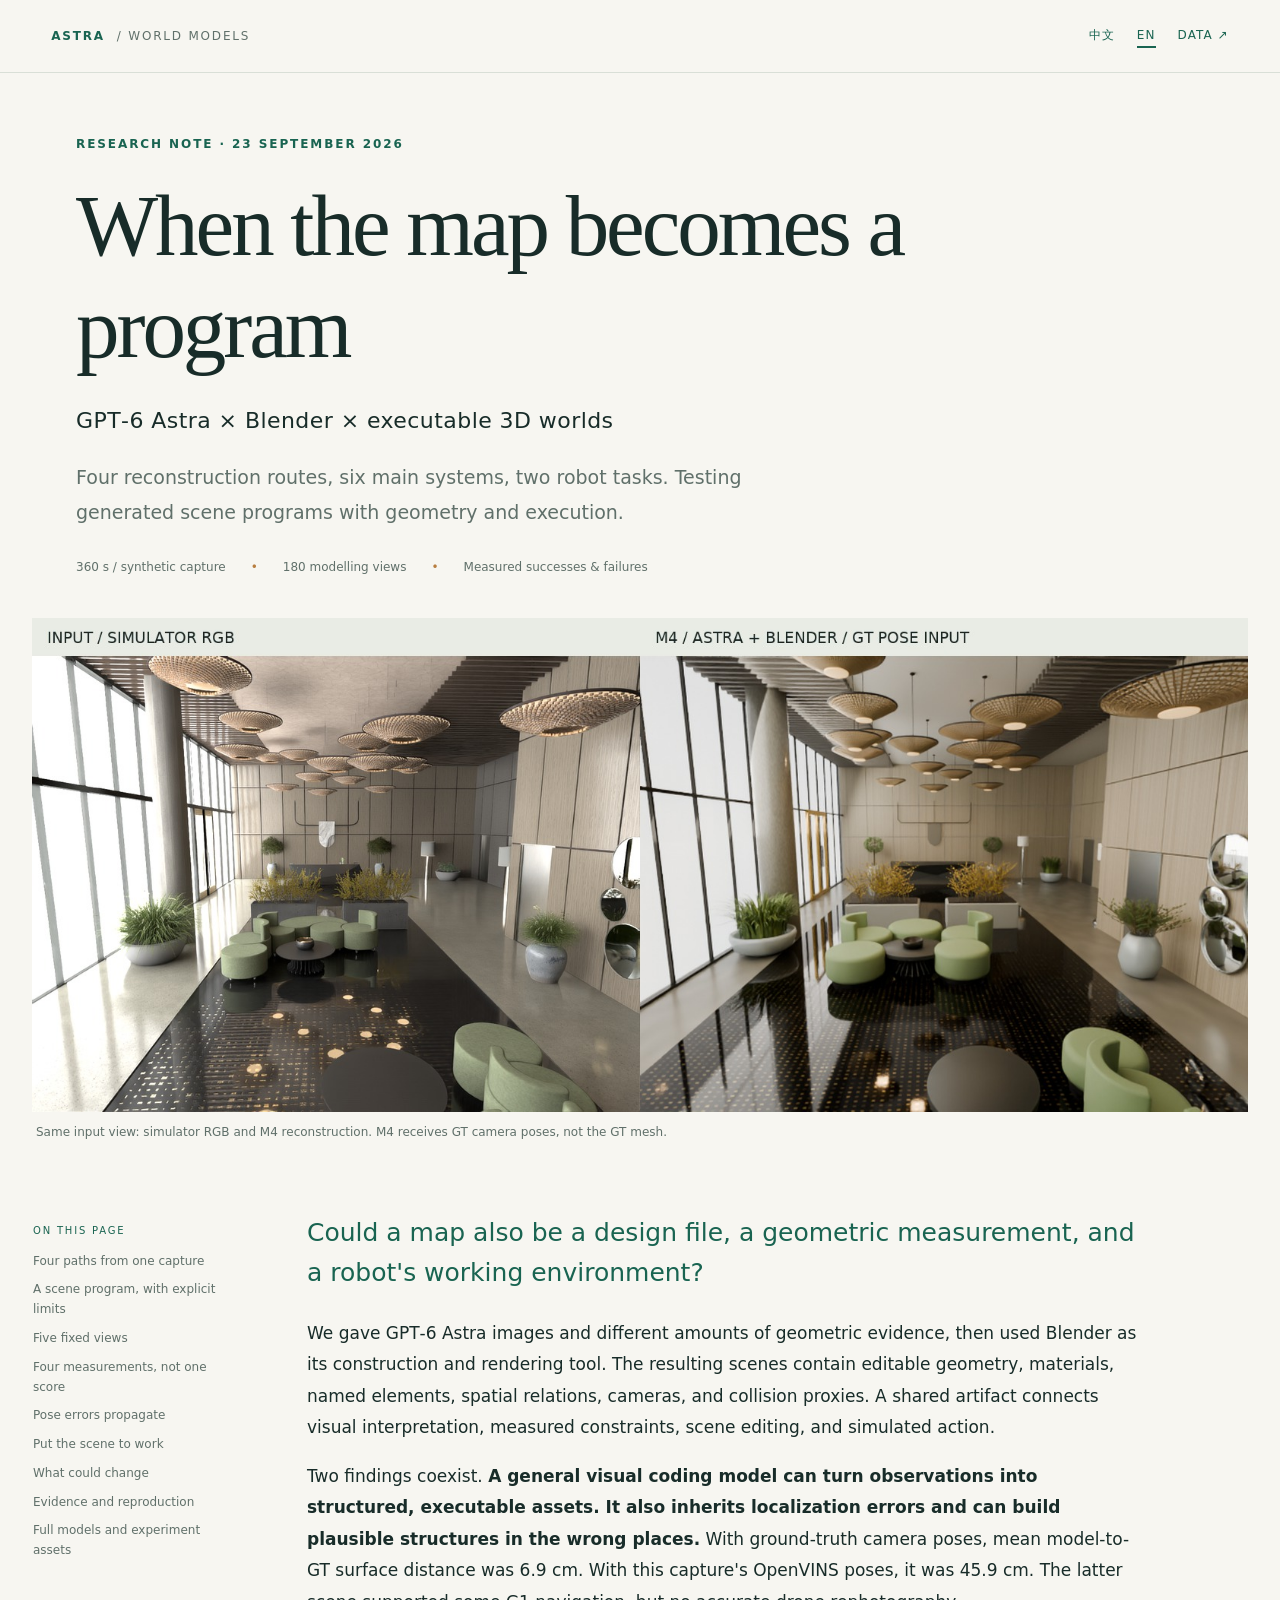
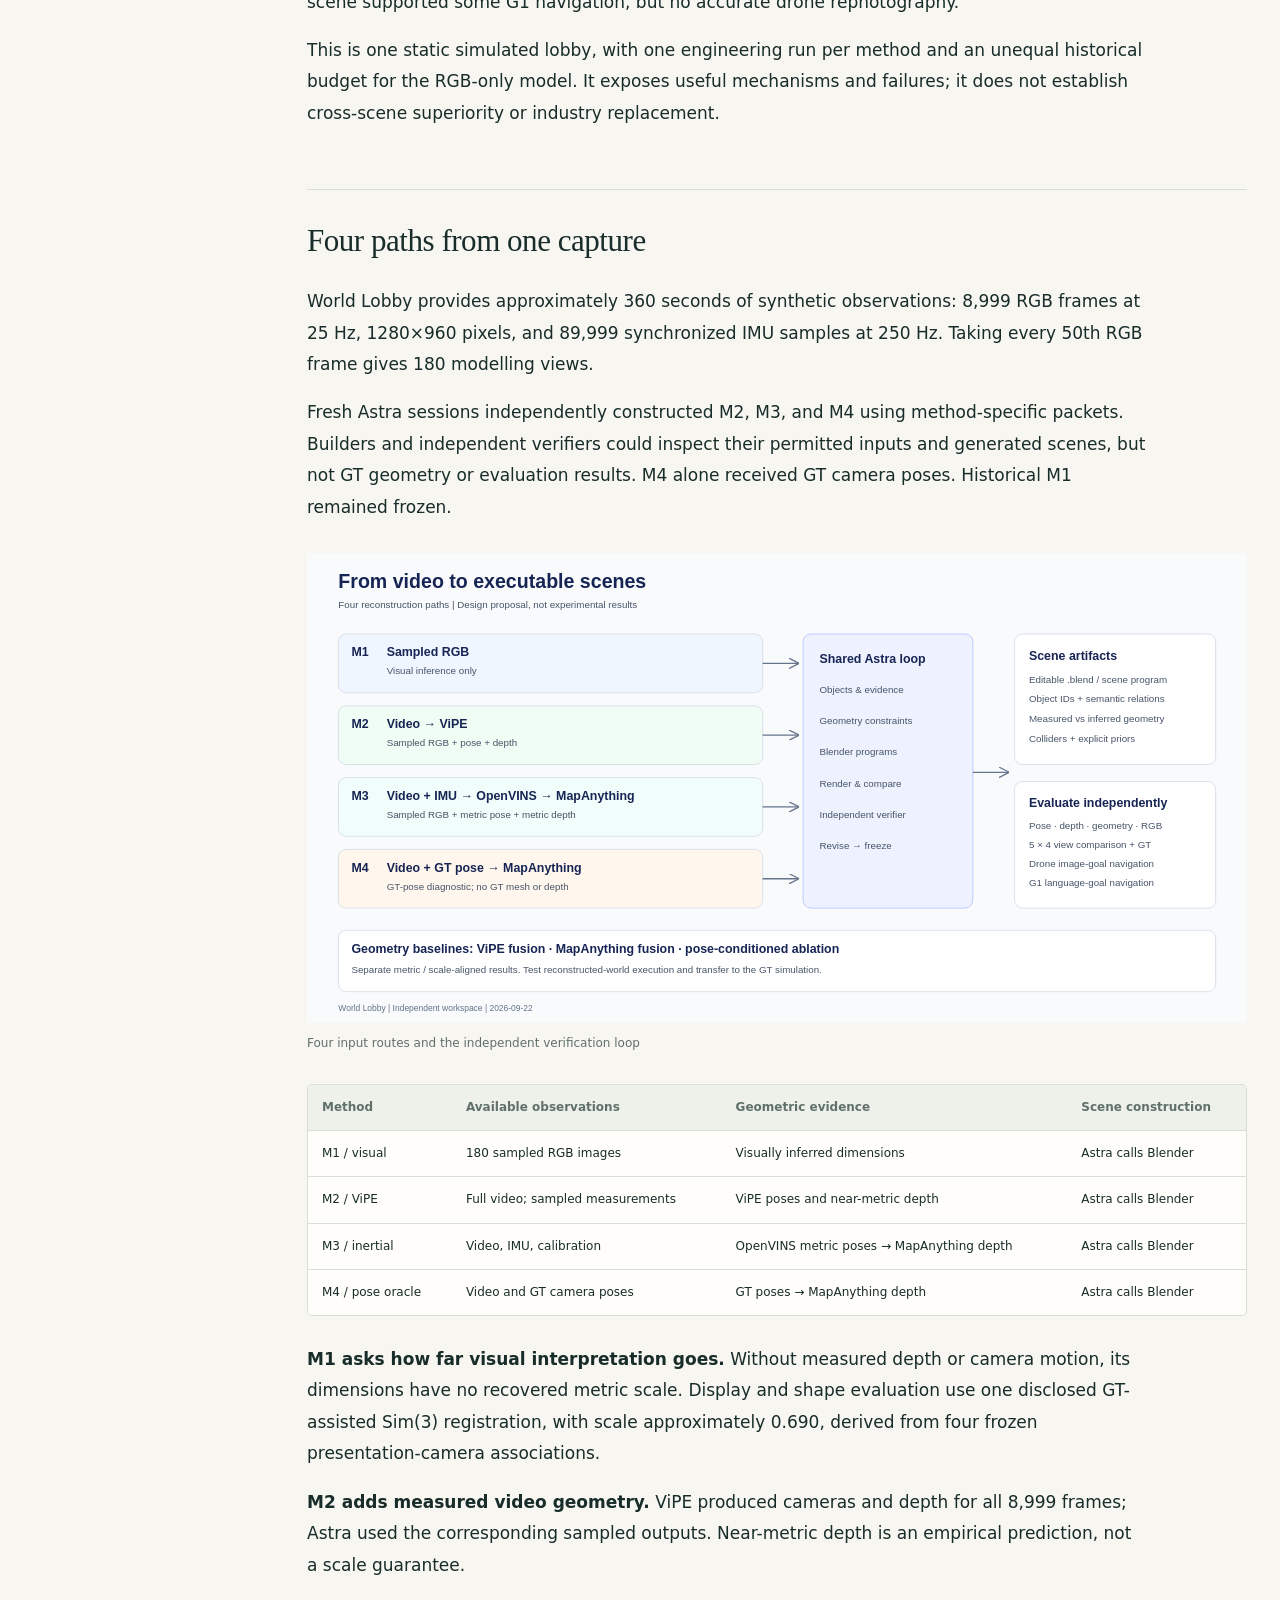
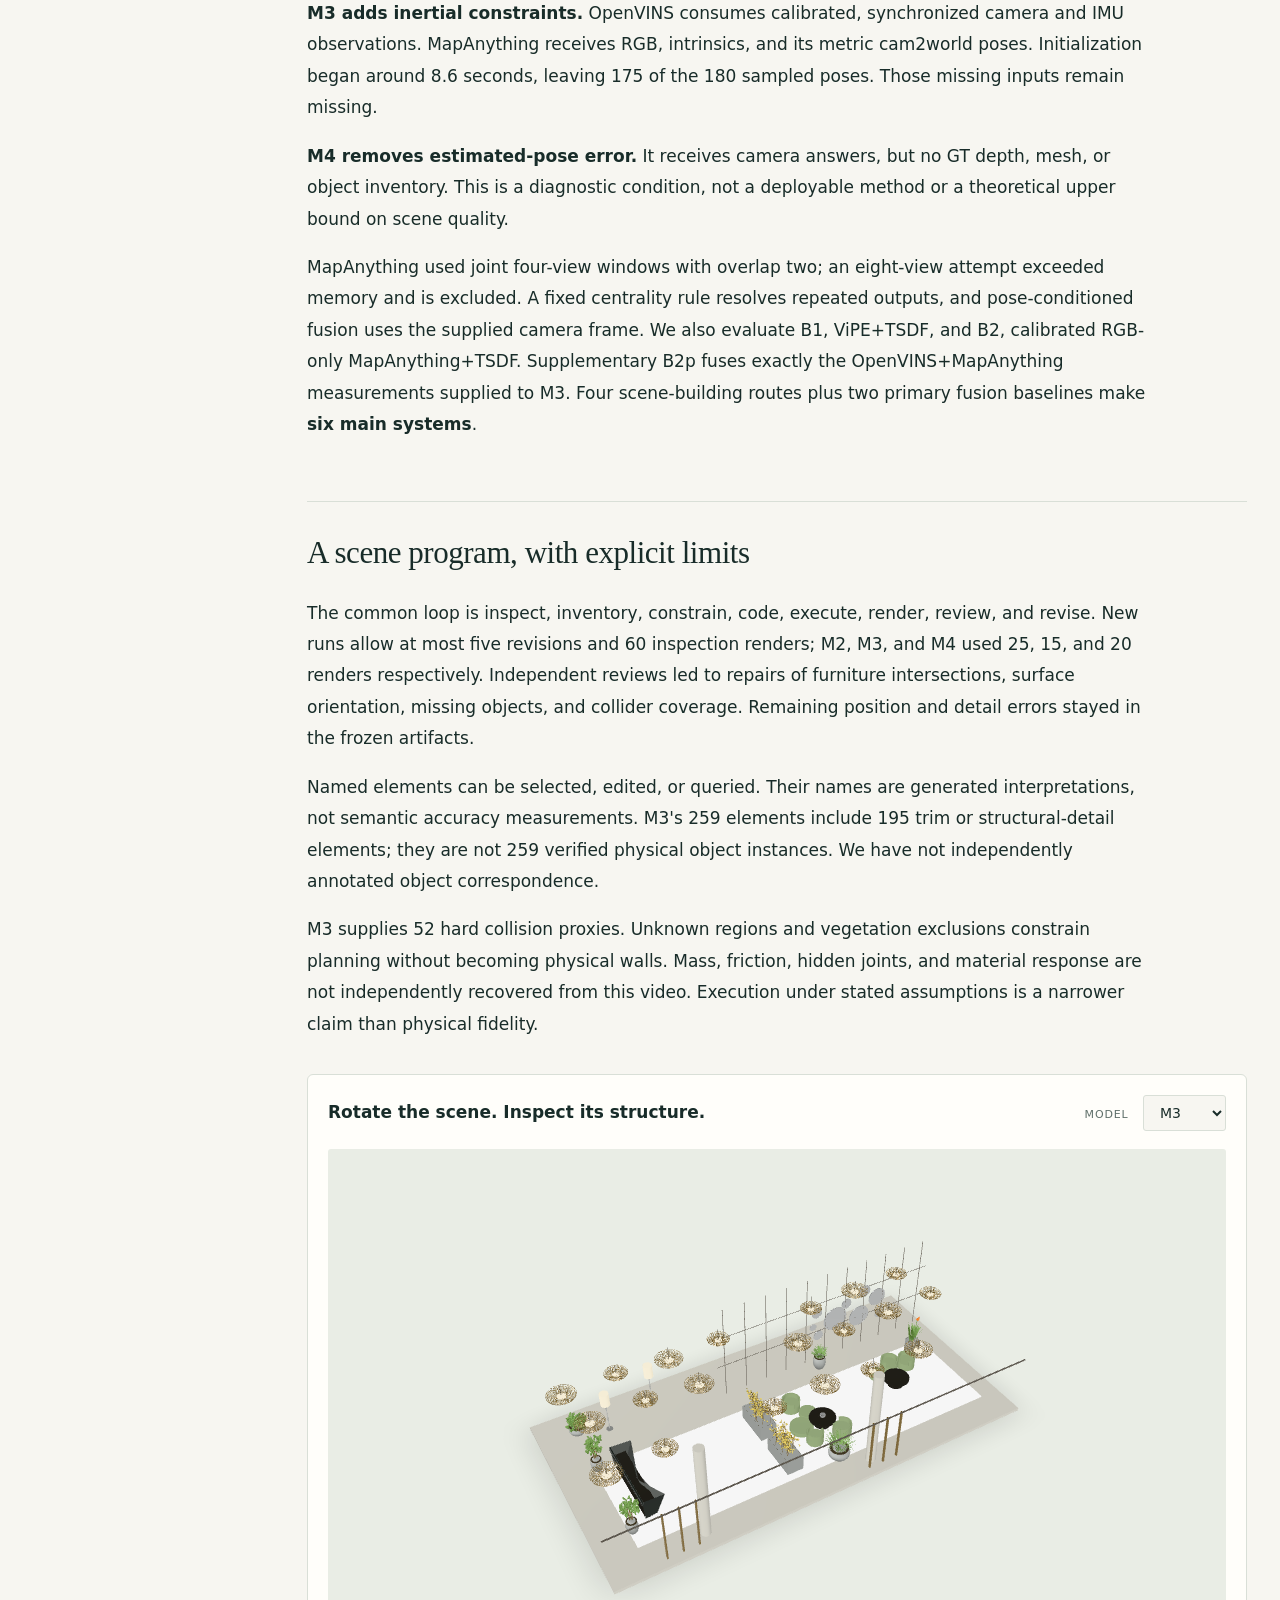
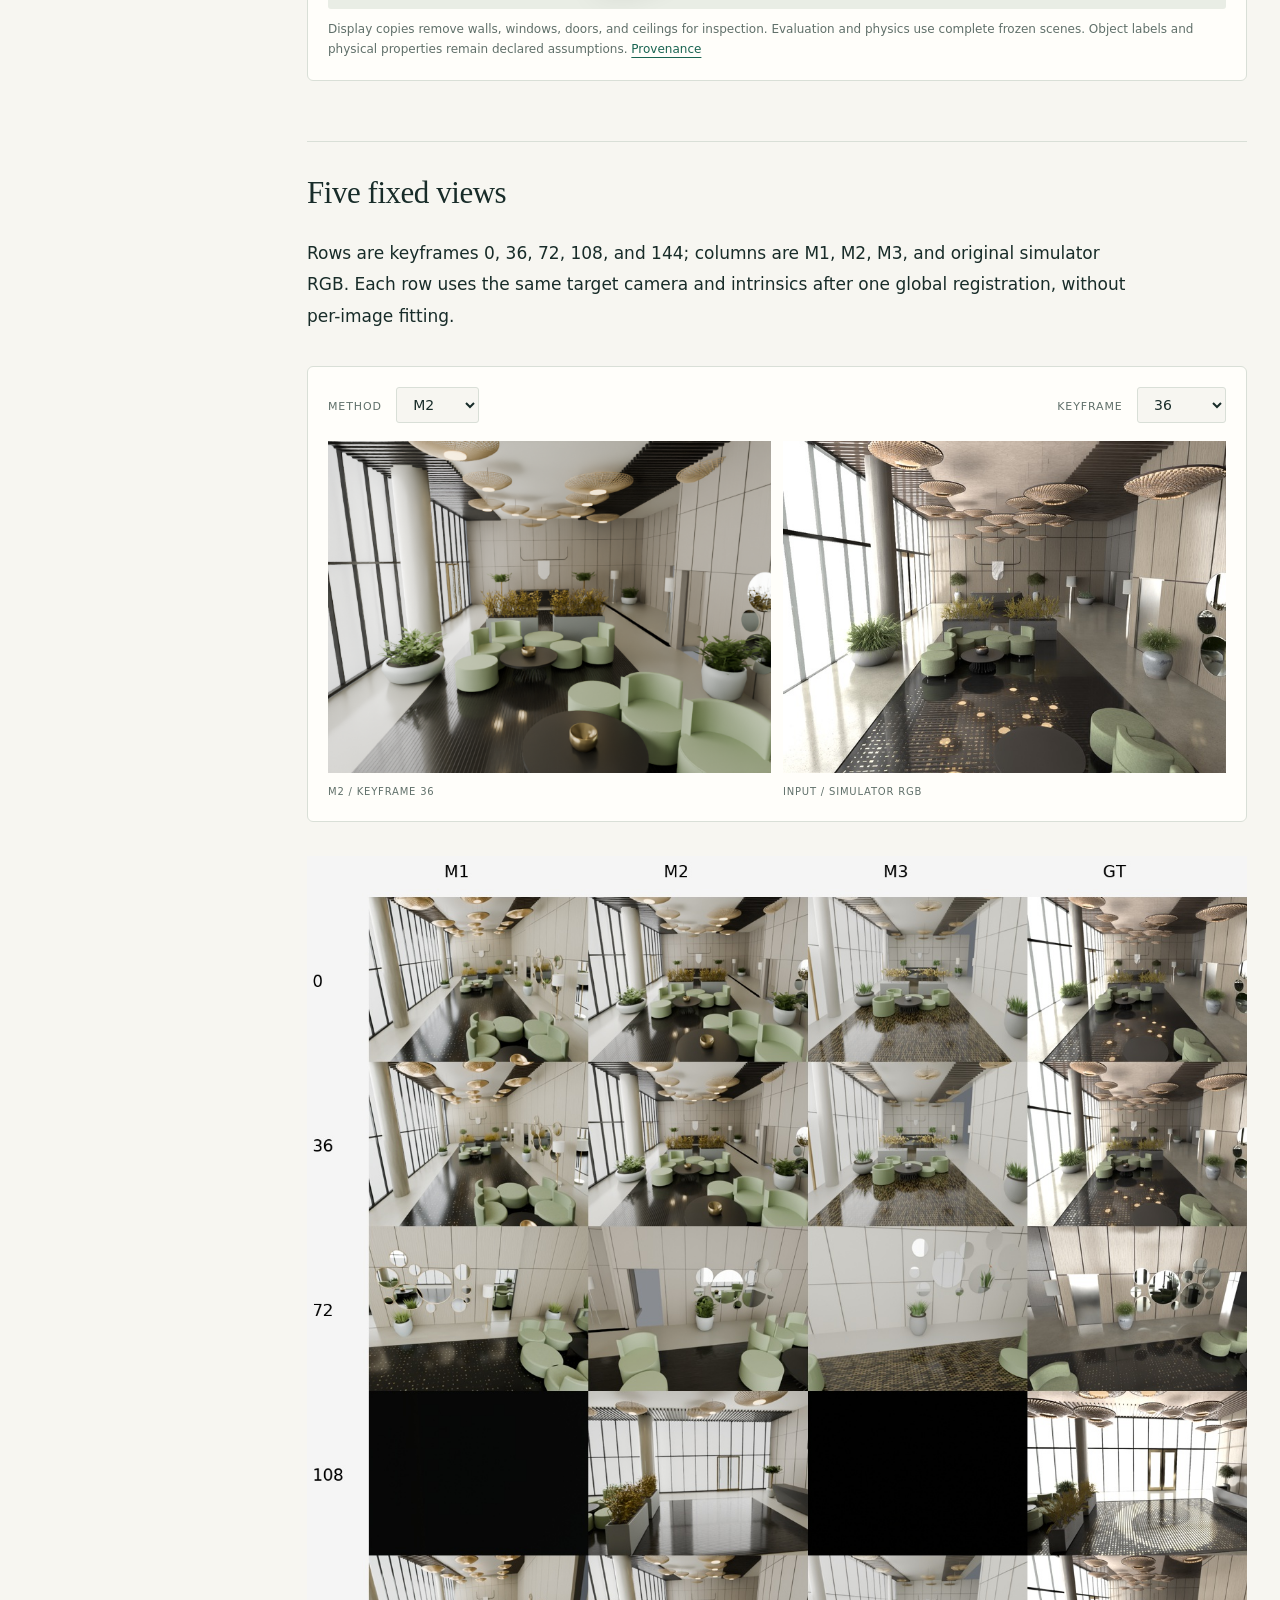
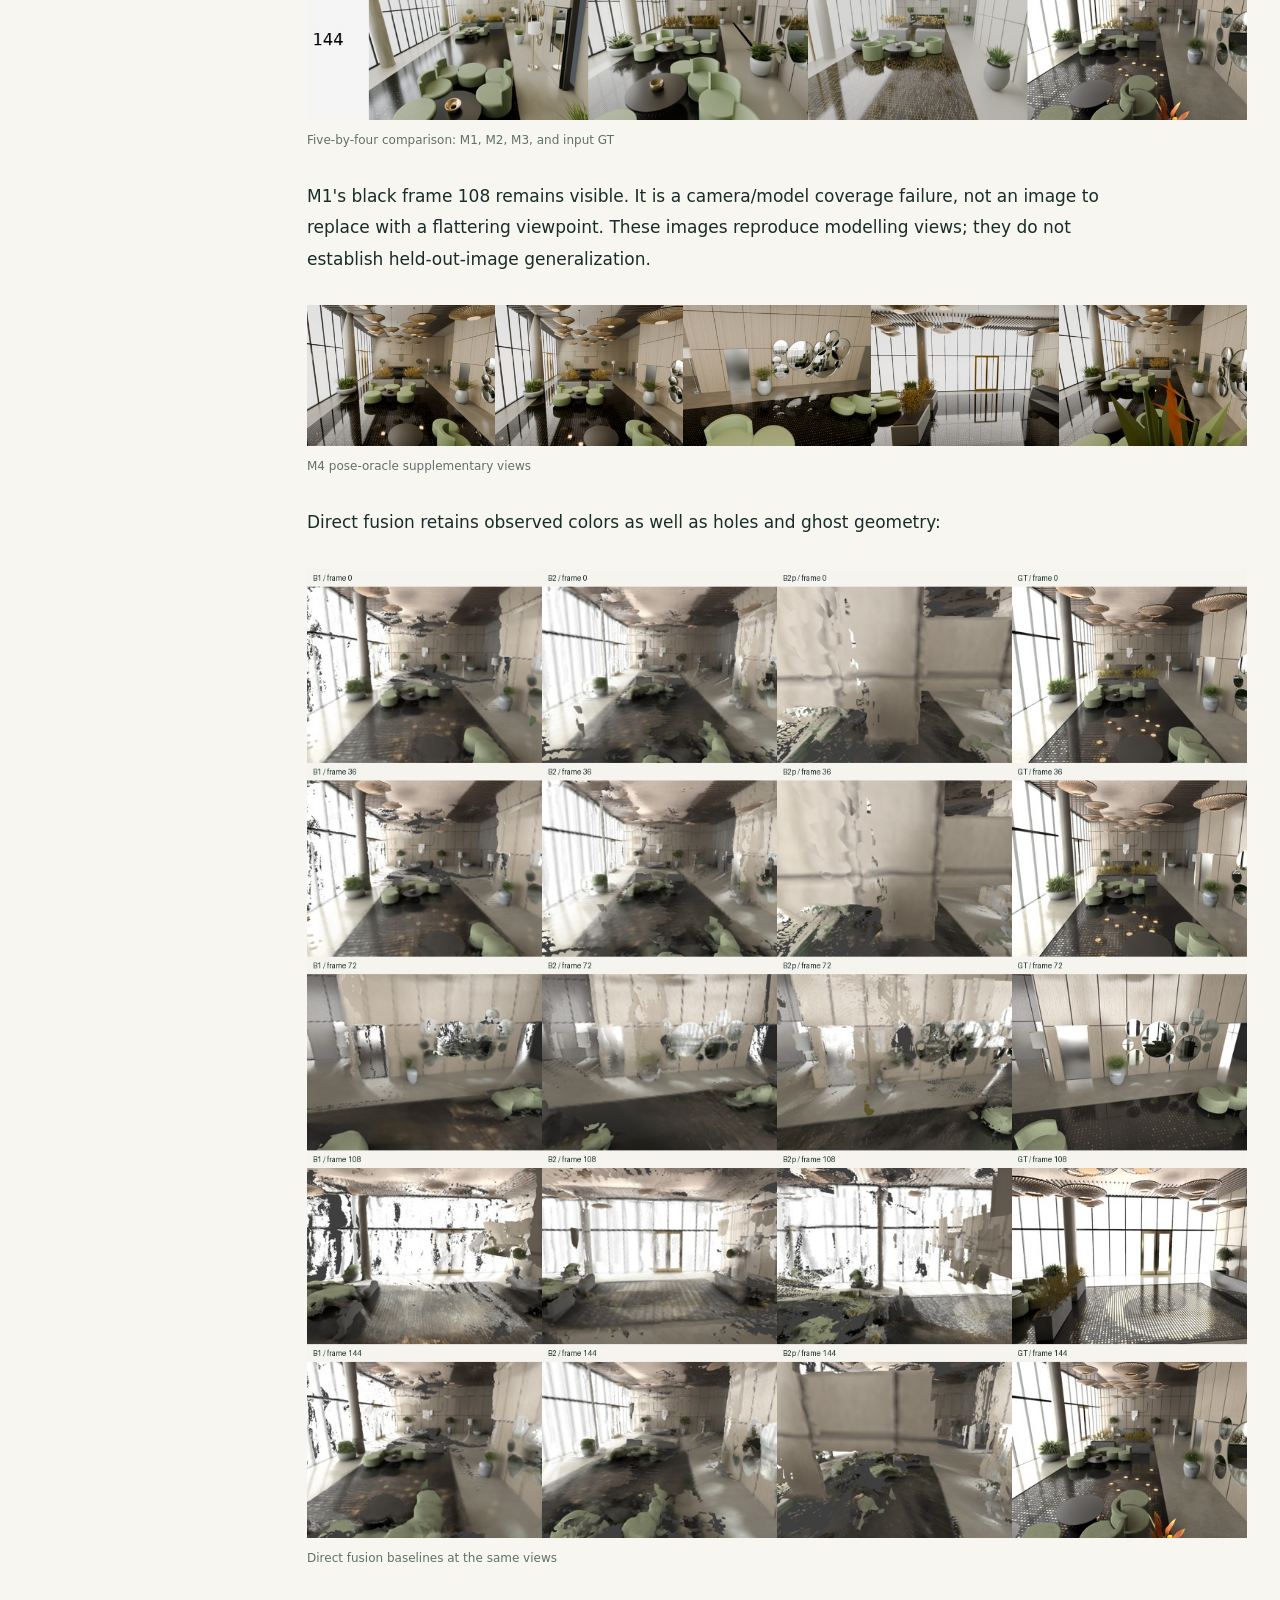
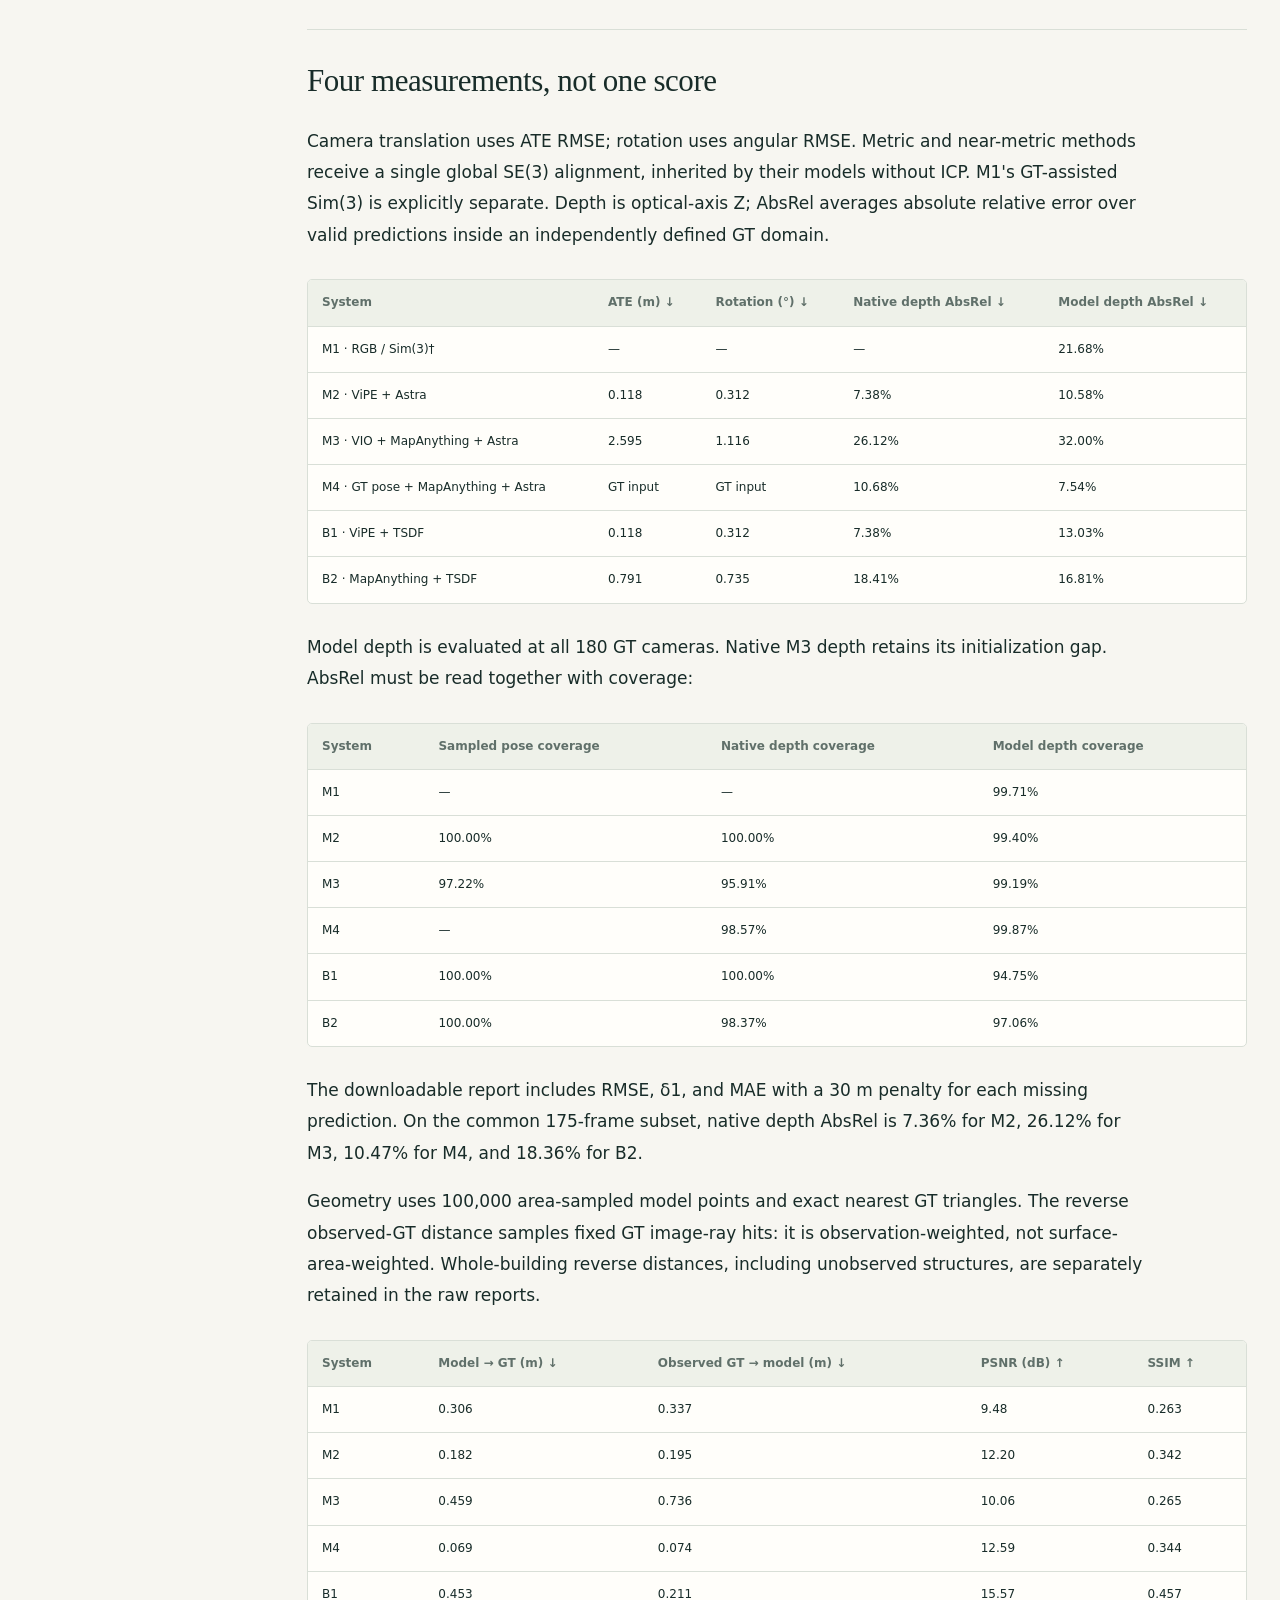
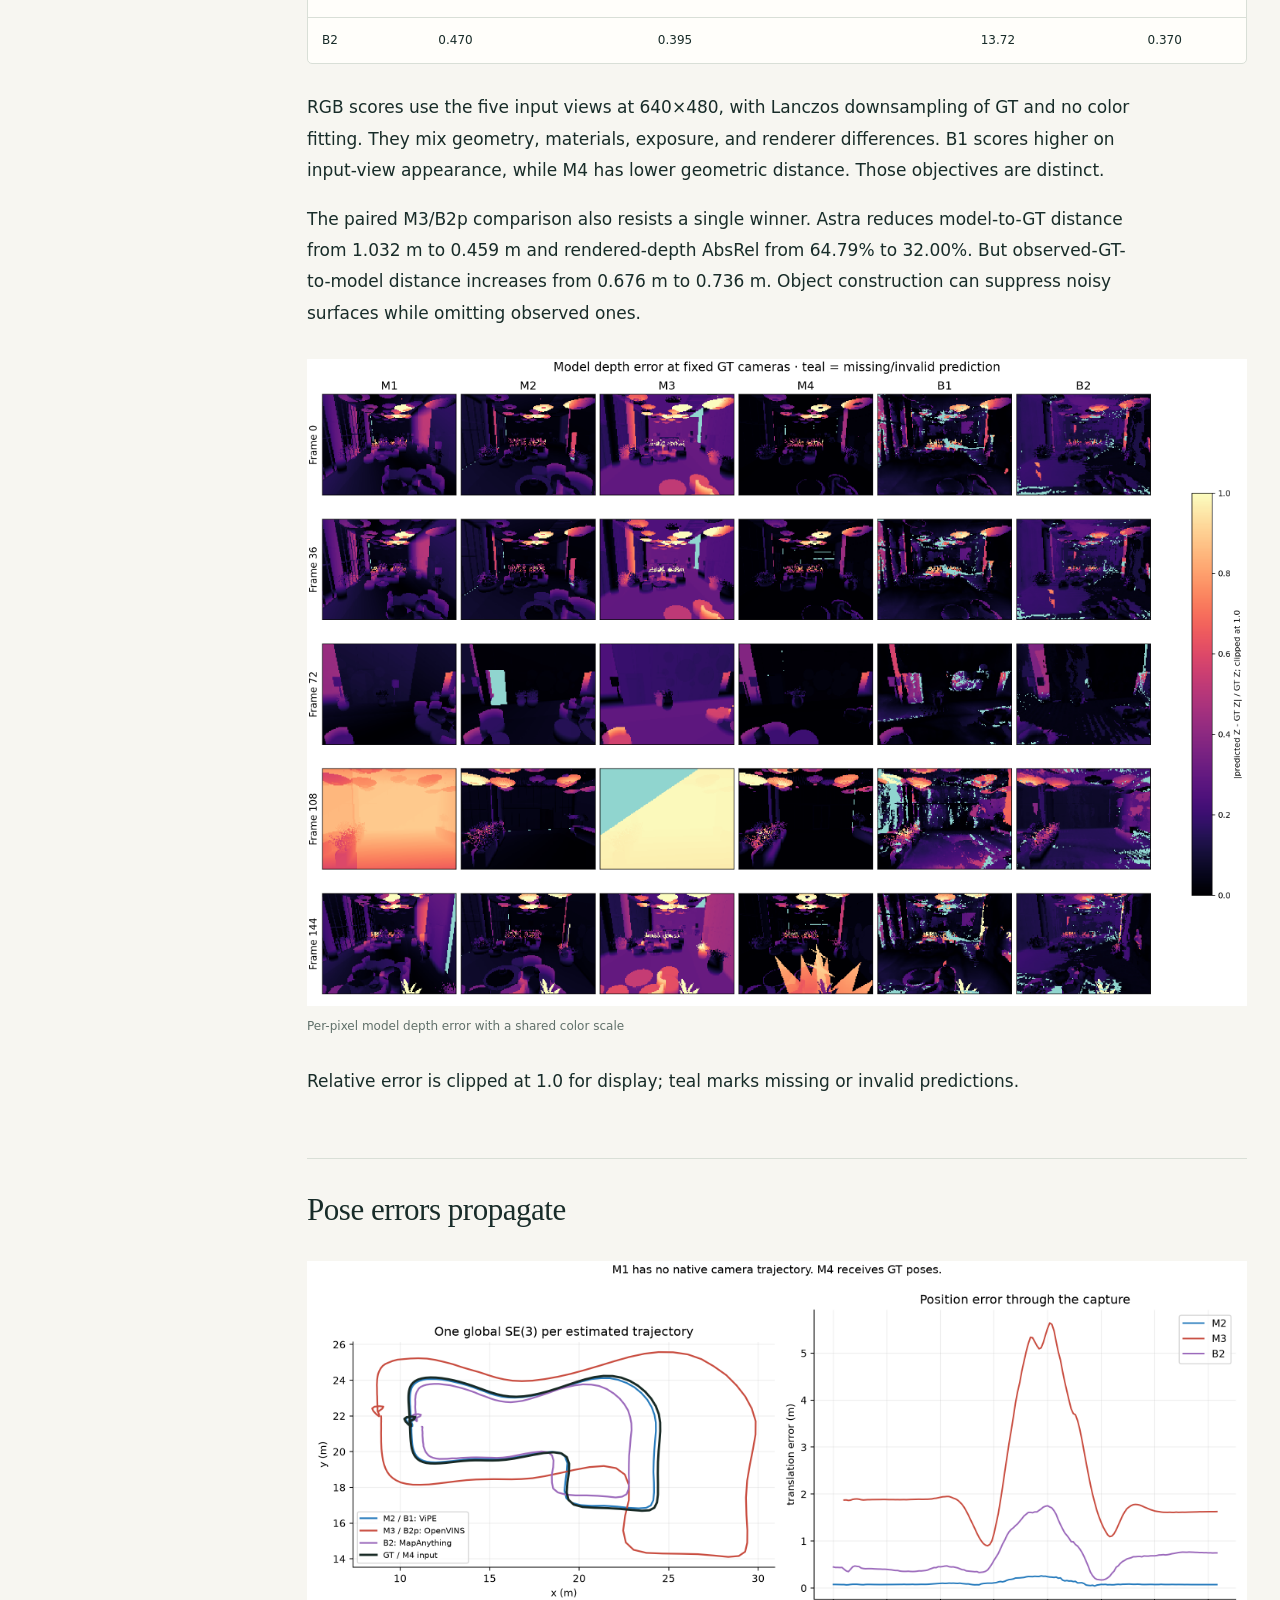
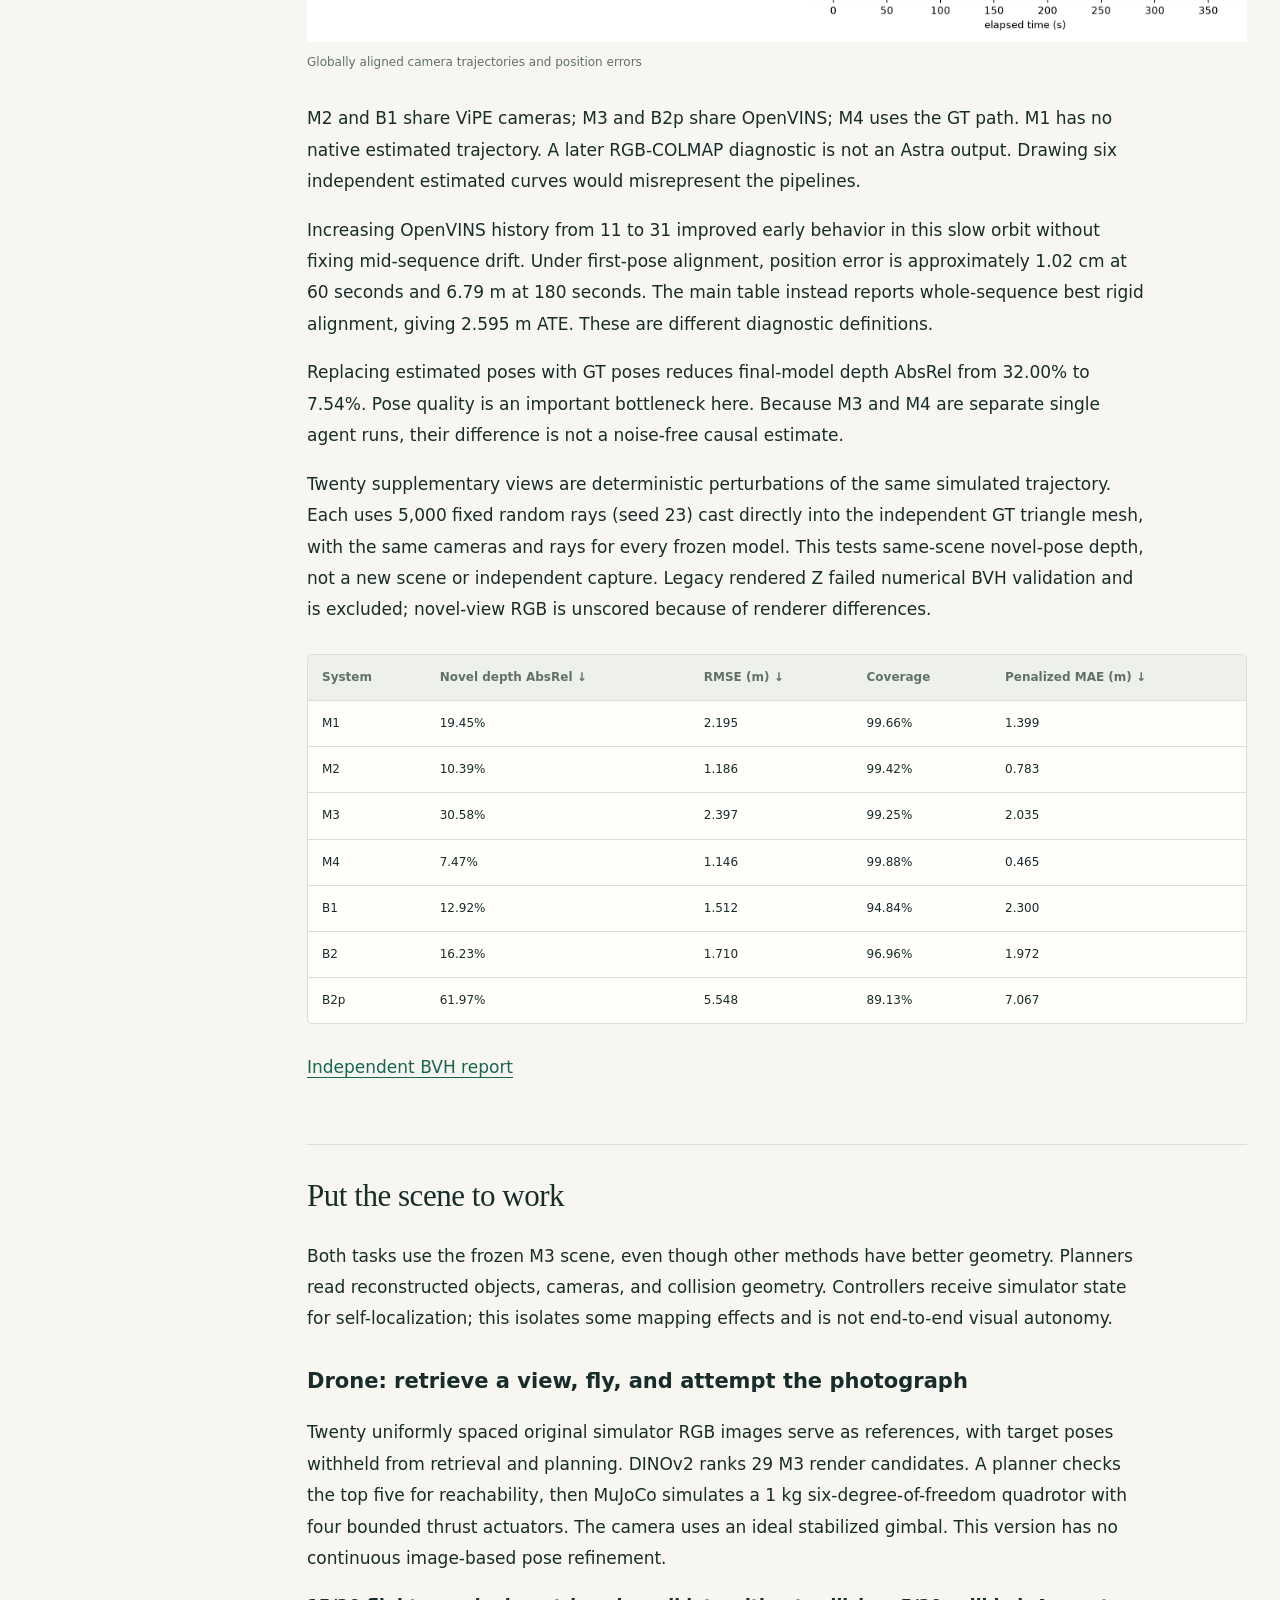
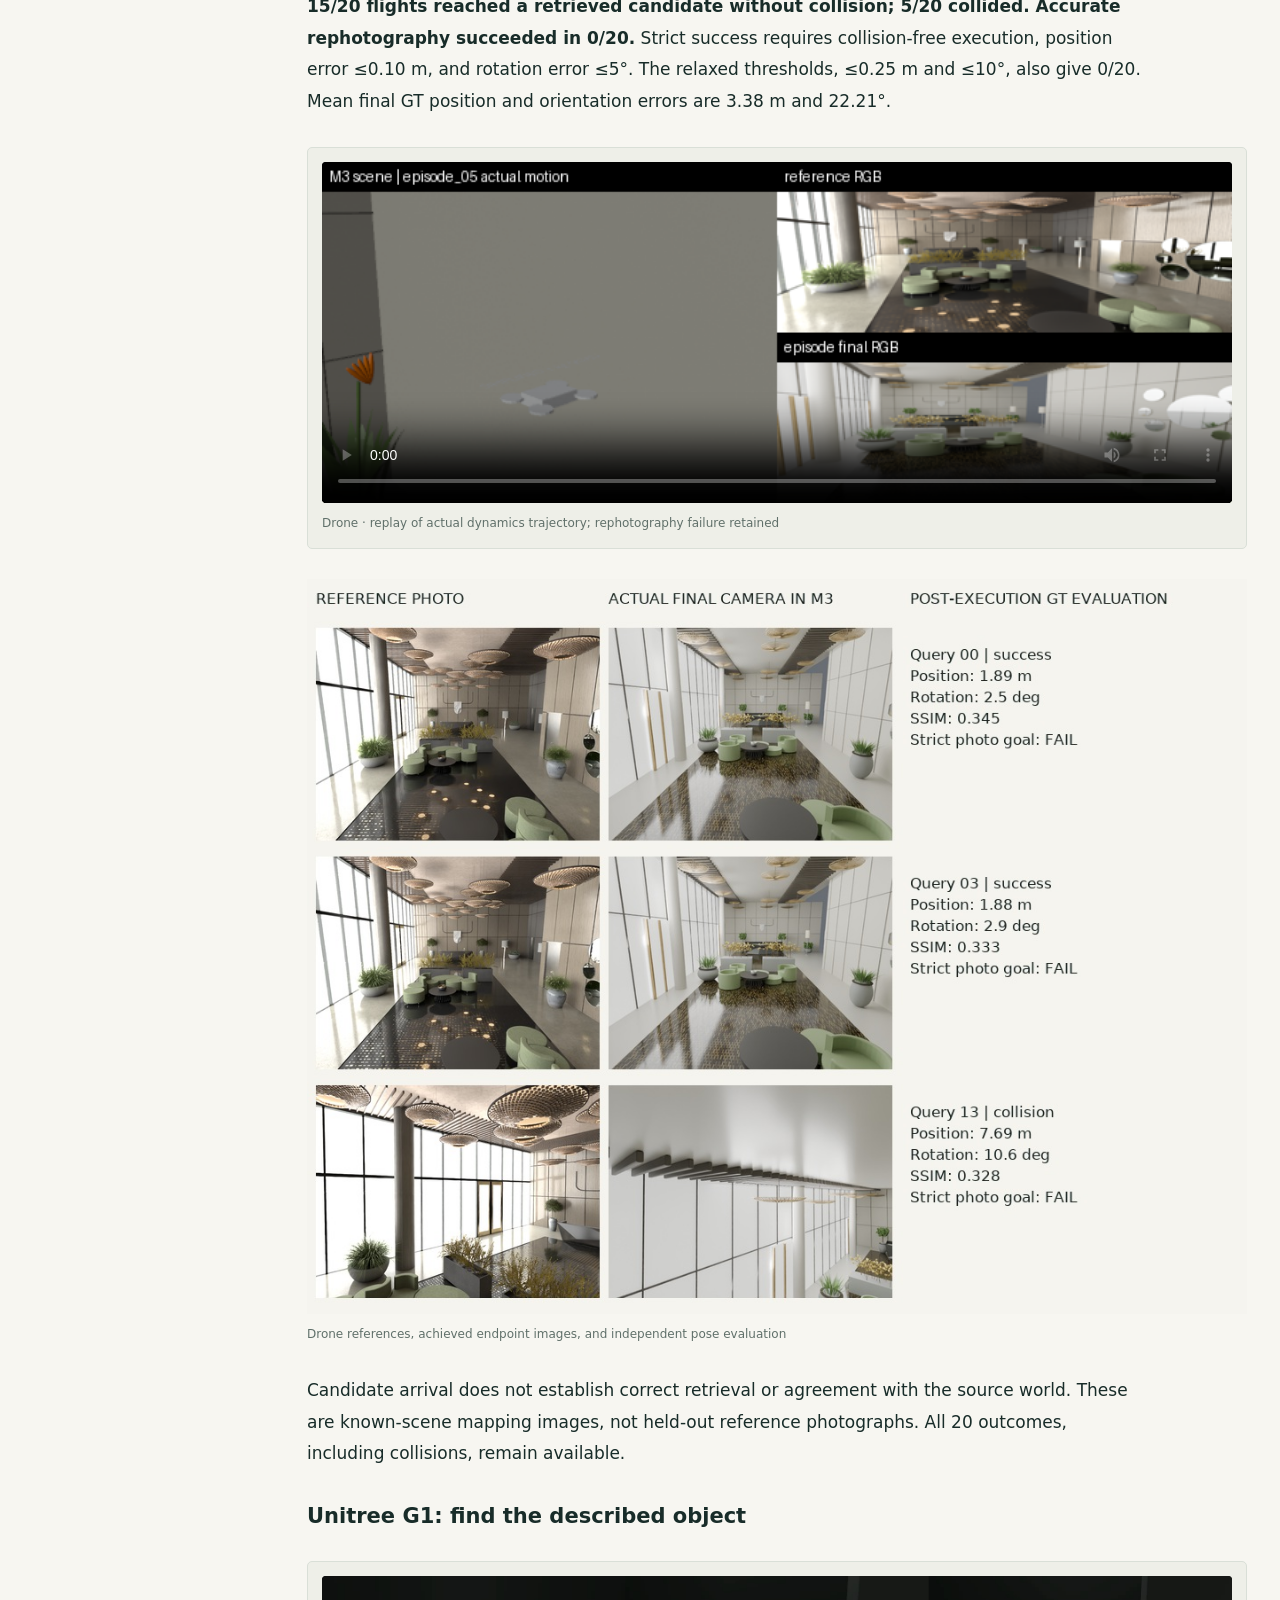
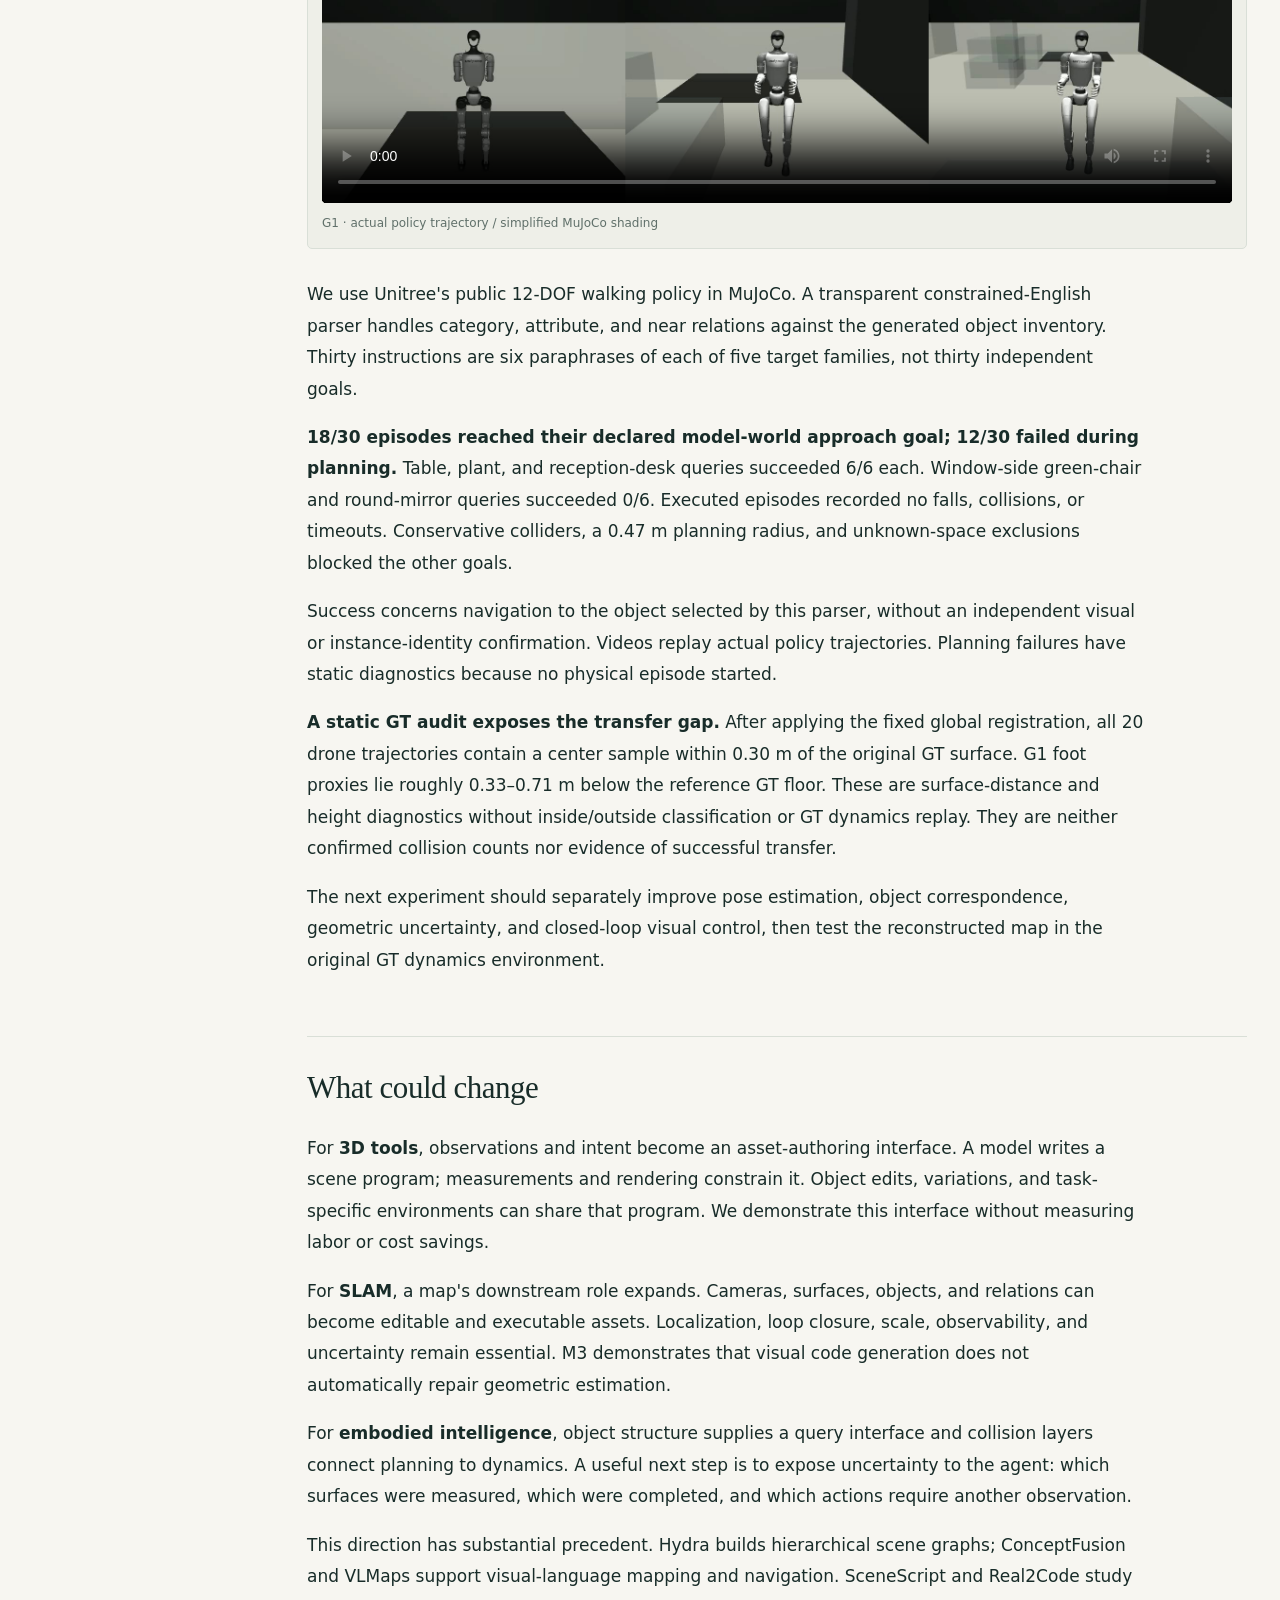
==== en.html @ 9df608e6 "Publish measured Astra world-model reconstruction blog" ====
<!doctype html><html lang="en"><head><meta charset="utf-8"><meta name="viewport" content="width=device-width,initial-scale=1"><title>When the map becomes a program — Astra World Models</title><meta name="description" content="Four reconstruction routes, six main systems, two robot tasks. Testing generated scene programs with geometry and execution."><meta property="og:title" content="When the map becomes a program"><meta property="og:description" content="Four reconstruction routes, six main systems, two robot tasks. Testing generated scene programs with geometry and execution."><meta property="og:image" content="assets/hero.jpg"><link rel="stylesheet" href="style.css"><script type="module" src="vendor/model-viewer.min.js"></script></head><body><div class="reading-progress" id="progress"></div><nav><a class="brand" href="en.html">ASTRA <span>/ WORLD MODELS</span></a><div><a href="index.html" >中文</a><a href="en.html" aria-current="page">EN</a><a href="results/final_evaluation.json">DATA ↗</a></div></nav><header><p class="eyebrow">RESEARCH NOTE · 23 SEPTEMBER 2026</p><h1>When the map becomes a program</h1><p class="subtitle">GPT‑6 Astra × Blender × executable 3D worlds</p><p class="lead">Four reconstruction routes, six main systems, two robot tasks. Testing generated scene programs with geometry and execution.</p><div class="meta"><span>360 s / synthetic capture</span><span>180 modelling views</span><span>Measured successes & failures</span></div></header><figure class="hero"><img src="assets/hero.jpg" alt="Original simulator image beside the Astra M4 reconstruction"><figcaption>Same input view: simulator RGB and M4 reconstruction. M4 receives GT camera poses, not the GT mesh.</figcaption></figure><div class="layout"><aside class="toc"><p>ON THIS PAGE</p><ul><li><a href="#four-paths-from-one-capture">Four paths from one capture</a></li><li><a href="#a-scene-program-with-explicit-limits">A scene program, with explicit limits</a></li><li><a href="#five-fixed-views">Five fixed views</a></li><li><a href="#four-measurements-not-one-score">Four measurements, not one score</a></li><li><a href="#pose-errors-propagate">Pose errors propagate</a></li><li><a href="#put-the-scene-to-work">Put the scene to work</a></li><li><a href="#what-could-change">What could change</a></li><li><a href="#evidence-and-reproduction">Evidence and reproduction</a></li><li><a href="#assets">Full models and experiment assets</a></li></ul></aside><main><article>

<p>Could a map also be a design file, a geometric measurement, and a robot's working environment?</p>
<p>We gave GPT‑6 Astra images and different amounts of geometric evidence, then used Blender as its construction and rendering tool. The resulting scenes contain editable geometry, materials, named elements, spatial relations, cameras, and collision proxies. A shared artifact connects visual interpretation, measured constraints, scene editing, and simulated action.</p>
<p>Two findings coexist. <strong>A general visual coding model can turn observations into structured, executable assets. It also inherits localization errors and can build plausible structures in the wrong places.</strong> With ground-truth camera poses, mean model-to-GT surface distance was 6.9 cm. With this capture's OpenVINS poses, it was 45.9 cm. The latter scene supported some G1 navigation, but no accurate drone rephotography.</p>
<p>This is one static simulated lobby, with one engineering run per method and an unequal historical budget for the RGB-only model. It exposes useful mechanisms and failures; it does not establish cross-scene superiority or industry replacement.</p>
<h2 id="four-paths-from-one-capture">Four paths from one capture</h2>
<p>World Lobby provides approximately 360 seconds of synthetic observations: 8,999 RGB frames at 25 Hz, 1280×960 pixels, and 89,999 synchronized IMU samples at 250 Hz. Taking every 50th RGB frame gives 180 modelling views.</p>
<p>Fresh Astra sessions independently constructed M2, M3, and M4 using method-specific packets. Builders and independent verifiers could inspect their permitted inputs and generated scenes, but not GT geometry or evaluation results. M4 alone received GT camera poses. Historical M1 remained frozen.</p>
<figure><a href="figures/methods_plan.svg"><img loading="lazy" src="figures/methods_plan.svg" alt="Four input routes and the independent verification loop"></a><figcaption>Four input routes and the independent verification loop</figcaption></figure>
<div class="table-scroll"><table>
<thead>
<tr>
<th>Method</th>
<th>Available observations</th>
<th>Geometric evidence</th>
<th>Scene construction</th>
</tr>
</thead>
<tbody>
<tr>
<td>M1 / visual</td>
<td>180 sampled RGB images</td>
<td>Visually inferred dimensions</td>
<td>Astra calls Blender</td>
</tr>
<tr>
<td>M2 / ViPE</td>
<td>Full video; sampled measurements</td>
<td>ViPE poses and near-metric depth</td>
<td>Astra calls Blender</td>
</tr>
<tr>
<td>M3 / inertial</td>
<td>Video, IMU, calibration</td>
<td>OpenVINS metric poses → MapAnything depth</td>
<td>Astra calls Blender</td>
</tr>
<tr>
<td>M4 / pose oracle</td>
<td>Video and GT camera poses</td>
<td>GT poses → MapAnything depth</td>
<td>Astra calls Blender</td>
</tr>
</tbody>
</table></div>
<p><strong>M1 asks how far visual interpretation goes.</strong> Without measured depth or camera motion, its dimensions have no recovered metric scale. Display and shape evaluation use one disclosed GT-assisted Sim(3) registration, with scale approximately 0.690, derived from four frozen presentation-camera associations.</p>
<p><strong>M2 adds measured video geometry.</strong> ViPE produced cameras and depth for all 8,999 frames; Astra used the corresponding sampled outputs. Near-metric depth is an empirical prediction, not a scale guarantee.</p>
<p><strong>M3 adds inertial constraints.</strong> OpenVINS consumes calibrated, synchronized camera and IMU observations. MapAnything receives RGB, intrinsics, and its metric cam2world poses. Initialization began around 8.6 seconds, leaving 175 of the 180 sampled poses. Those missing inputs remain missing.</p>
<p><strong>M4 removes estimated-pose error.</strong> It receives camera answers, but no GT depth, mesh, or object inventory. This is a diagnostic condition, not a deployable method or a theoretical upper bound on scene quality.</p>
<p>MapAnything used joint four-view windows with overlap two; an eight-view attempt exceeded memory and is excluded. A fixed centrality rule resolves repeated outputs, and pose-conditioned fusion uses the supplied camera frame. We also evaluate B1, ViPE+TSDF, and B2, calibrated RGB-only MapAnything+TSDF. Supplementary B2p fuses exactly the OpenVINS+MapAnything measurements supplied to M3. Four scene-building routes plus two primary fusion baselines make <strong>six main systems</strong>.</p>
<h2 id="a-scene-program-with-explicit-limits">A scene program, with explicit limits</h2>
<p>The common loop is inspect, inventory, constrain, code, execute, render, review, and revise. New runs allow at most five revisions and 60 inspection renders; M2, M3, and M4 used 25, 15, and 20 renders respectively. Independent reviews led to repairs of furniture intersections, surface orientation, missing objects, and collider coverage. Remaining position and detail errors stayed in the frozen artifacts.</p>
<p>Named elements can be selected, edited, or queried. Their names are generated interpretations, not semantic accuracy measurements. M3's 259 elements include 195 trim or structural-detail elements; they are not 259 verified physical object instances. We have not independently annotated object correspondence.</p>
<p>M3 supplies 52 hard collision proxies. Unknown regions and vegetation exclusions constrain planning without becoming physical walls. Mass, friction, hidden joints, and material response are not independently recovered from this video. Execution under stated assumptions is a narrower claim than physical fidelity.</p>
<aside class="model-panel"><div class="controlrow"><h3>Rotate the scene. Inspect its structure.</h3><label>MODEL <select id="model-select"><option>M2</option><option selected>M3</option><option>M4</option></select></label></div><model-viewer id="scene-viewer" src="assets/M3_cutaway.glb" alt="Frozen M3 scene, presentation cutaway" camera-controls touch-action="pan-y" shadow-intensity="0.3" exposure="1" environment-image="neutral" camera-orbit="-30deg 48deg 85%" interaction-prompt="none" loading="lazy"></model-viewer><p class="caption">Display copies remove walls, windows, doors, and ceilings for inspection. Evaluation and physics use complete frozen scenes. Object labels and physical properties remain declared assumptions. <a href="assets/cutaway_provenance.json">Provenance</a></p></aside><h2 id="five-fixed-views">Five fixed views</h2>
<p>Rows are keyframes 0, 36, 72, 108, and 144; columns are M1, M2, M3, and original simulator RGB. Each row uses the same target camera and intrinsics after one global registration, without per-image fitting.</p>
<div class="interactive" id="compare"><div class="controlrow"><label>METHOD <select id="compare-method"><option>M1</option><option selected>M2</option><option>M3</option><option>M4</option><option>B1</option><option>B2</option></select></label><label>KEYFRAME <select id="compare-frame"><option>0</option><option selected>36</option><option>72</option><option>108</option><option>144</option></select></label></div><div class="compare-pair"><figure><img id="compare-pred" alt="Selected reconstruction"><figcaption id="compare-label">M2</figcaption></figure><figure><img id="compare-gt" alt="Original simulator RGB"><figcaption>INPUT / SIMULATOR RGB</figcaption></figure></div></div><figure><a href="figures/five_view_comparison.jpg"><img loading="lazy" src="figures/five_view_comparison.jpg" alt="Five-by-four comparison: M1, M2, M3, and input GT"></a><figcaption>Five-by-four comparison: M1, M2, M3, and input GT</figcaption></figure>
<p>M1's black frame 108 remains visible. It is a camera/model coverage failure, not an image to replace with a flattering viewpoint. These images reproduce modelling views; they do not establish held-out-image generalization.</p>
<figure><a href="figures/m4_pose_oracle_supplement.jpg"><img loading="lazy" src="figures/m4_pose_oracle_supplement.jpg" alt="M4 pose-oracle supplementary views"></a><figcaption>M4 pose-oracle supplementary views</figcaption></figure>
<p>Direct fusion retains observed colors as well as holes and ghost geometry:</p>
<figure><a href="figures/direct_baseline_comparison.jpg"><img loading="lazy" src="figures/direct_baseline_comparison.jpg" alt="Direct fusion baselines at the same views"></a><figcaption>Direct fusion baselines at the same views</figcaption></figure>
<h2 id="four-measurements-not-one-score">Four measurements, not one score</h2>
<p>Camera translation uses ATE RMSE; rotation uses angular RMSE. Metric and near-metric methods receive a single global SE(3) alignment, inherited by their models without ICP. M1's GT-assisted Sim(3) is explicitly separate. Depth is optical-axis Z; AbsRel averages absolute relative error over valid predictions inside an independently defined GT domain.</p>
<div class="table-scroll"><table>
<thead>
<tr>
<th>System</th>
<th>ATE (m) ↓</th>
<th>Rotation (°) ↓</th>
<th>Native depth AbsRel ↓</th>
<th>Model depth AbsRel ↓</th>
</tr>
</thead>
<tbody>
<tr>
<td>M1 · RGB / Sim(3)†</td>
<td>—</td>
<td>—</td>
<td>—</td>
<td>21.68%</td>
</tr>
<tr>
<td>M2 · ViPE + Astra</td>
<td>0.118</td>
<td>0.312</td>
<td>7.38%</td>
<td>10.58%</td>
</tr>
<tr>
<td>M3 · VIO + MapAnything + Astra</td>
<td>2.595</td>
<td>1.116</td>
<td>26.12%</td>
<td>32.00%</td>
</tr>
<tr>
<td>M4 · GT pose + MapAnything + Astra</td>
<td>GT input</td>
<td>GT input</td>
<td>10.68%</td>
<td>7.54%</td>
</tr>
<tr>
<td>B1 · ViPE + TSDF</td>
<td>0.118</td>
<td>0.312</td>
<td>7.38%</td>
<td>13.03%</td>
</tr>
<tr>
<td>B2 · MapAnything + TSDF</td>
<td>0.791</td>
<td>0.735</td>
<td>18.41%</td>
<td>16.81%</td>
</tr>
</tbody>
</table></div>
<p>Model depth is evaluated at all 180 GT cameras. Native M3 depth retains its initialization gap. AbsRel must be read together with coverage:</p>
<div class="table-scroll"><table>
<thead>
<tr>
<th>System</th>
<th>Sampled pose coverage</th>
<th>Native depth coverage</th>
<th>Model depth coverage</th>
</tr>
</thead>
<tbody>
<tr>
<td>M1</td>
<td>—</td>
<td>—</td>
<td>99.71%</td>
</tr>
<tr>
<td>M2</td>
<td>100.00%</td>
<td>100.00%</td>
<td>99.40%</td>
</tr>
<tr>
<td>M3</td>
<td>97.22%</td>
<td>95.91%</td>
<td>99.19%</td>
</tr>
<tr>
<td>M4</td>
<td>—</td>
<td>98.57%</td>
<td>99.87%</td>
</tr>
<tr>
<td>B1</td>
<td>100.00%</td>
<td>100.00%</td>
<td>94.75%</td>
</tr>
<tr>
<td>B2</td>
<td>100.00%</td>
<td>98.37%</td>
<td>97.06%</td>
</tr>
</tbody>
</table></div>
<p>The downloadable report includes RMSE, δ1, and MAE with a 30 m penalty for each missing prediction. On the common 175-frame subset, native depth AbsRel is 7.36% for M2, 26.12% for M3, 10.47% for M4, and 18.36% for B2.</p>
<p>Geometry uses 100,000 area-sampled model points and exact nearest GT triangles. The reverse observed-GT distance samples fixed GT image-ray hits: it is observation-weighted, not surface-area-weighted. Whole-building reverse distances, including unobserved structures, are separately retained in the raw reports.</p>
<div class="table-scroll"><table>
<thead>
<tr>
<th>System</th>
<th>Model → GT (m) ↓</th>
<th>Observed GT → model (m) ↓</th>
<th>PSNR (dB) ↑</th>
<th>SSIM ↑</th>
</tr>
</thead>
<tbody>
<tr>
<td>M1</td>
<td>0.306</td>
<td>0.337</td>
<td>9.48</td>
<td>0.263</td>
</tr>
<tr>
<td>M2</td>
<td>0.182</td>
<td>0.195</td>
<td>12.20</td>
<td>0.342</td>
</tr>
<tr>
<td>M3</td>
<td>0.459</td>
<td>0.736</td>
<td>10.06</td>
<td>0.265</td>
</tr>
<tr>
<td>M4</td>
<td>0.069</td>
<td>0.074</td>
<td>12.59</td>
<td>0.344</td>
</tr>
<tr>
<td>B1</td>
<td>0.453</td>
<td>0.211</td>
<td>15.57</td>
<td>0.457</td>
</tr>
<tr>
<td>B2</td>
<td>0.470</td>
<td>0.395</td>
<td>13.72</td>
<td>0.370</td>
</tr>
</tbody>
</table></div>
<p>RGB scores use the five input views at 640×480, with Lanczos downsampling of GT and no color fitting. They mix geometry, materials, exposure, and renderer differences. B1 scores higher on input-view appearance, while M4 has lower geometric distance. Those objectives are distinct.</p>
<p>The paired M3/B2p comparison also resists a single winner. Astra reduces model-to-GT distance from 1.032 m to 0.459 m and rendered-depth AbsRel from 64.79% to 32.00%. But observed-GT-to-model distance increases from 0.676 m to 0.736 m. Object construction can suppress noisy surfaces while omitting observed ones.</p>
<figure><a href="figures/model_depth_error_pixel_heatmap.png"><img loading="lazy" src="figures/model_depth_error_pixel_heatmap.png" alt="Per-pixel model depth error with a shared color scale"></a><figcaption>Per-pixel model depth error with a shared color scale</figcaption></figure>
<p>Relative error is clipped at 1.0 for display; teal marks missing or invalid predictions.</p>
<h2 id="pose-errors-propagate">Pose errors propagate</h2>
<figure><a href="figures/current_trajectories.png"><img loading="lazy" src="figures/current_trajectories.png" alt="Globally aligned camera trajectories and position errors"></a><figcaption>Globally aligned camera trajectories and position errors</figcaption></figure>
<p>M2 and B1 share ViPE cameras; M3 and B2p share OpenVINS; M4 uses the GT path. M1 has no native estimated trajectory. A later RGB-COLMAP diagnostic is not an Astra output. Drawing six independent estimated curves would misrepresent the pipelines.</p>
<p>Increasing OpenVINS history from 11 to 31 improved early behavior in this slow orbit without fixing mid-sequence drift. Under first-pose alignment, position error is approximately 1.02 cm at 60 seconds and 6.79 m at 180 seconds. The main table instead reports whole-sequence best rigid alignment, giving 2.595 m ATE. These are different diagnostic definitions.</p>
<p>Replacing estimated poses with GT poses reduces final-model depth AbsRel from 32.00% to 7.54%. Pose quality is an important bottleneck here. Because M3 and M4 are separate single agent runs, their difference is not a noise-free causal estimate.</p>
<p>Twenty supplementary views are deterministic perturbations of the same simulated trajectory. Each uses 5,000 fixed random rays (seed 23) cast directly into the independent GT triangle mesh, with the same cameras and rays for every frozen model. This tests same-scene novel-pose depth, not a new scene or independent capture. Legacy rendered Z failed numerical BVH validation and is excluded; novel-view RGB is unscored because of renderer differences.</p>
<div class="table-scroll"><table>
<thead>
<tr>
<th>System</th>
<th>Novel depth AbsRel ↓</th>
<th>RMSE (m) ↓</th>
<th>Coverage</th>
<th>Penalized MAE (m) ↓</th>
</tr>
</thead>
<tbody>
<tr>
<td>M1</td>
<td>19.45%</td>
<td>2.195</td>
<td>99.66%</td>
<td>1.399</td>
</tr>
<tr>
<td>M2</td>
<td>10.39%</td>
<td>1.186</td>
<td>99.42%</td>
<td>0.783</td>
</tr>
<tr>
<td>M3</td>
<td>30.58%</td>
<td>2.397</td>
<td>99.25%</td>
<td>2.035</td>
</tr>
<tr>
<td>M4</td>
<td>7.47%</td>
<td>1.146</td>
<td>99.88%</td>
<td>0.465</td>
</tr>
<tr>
<td>B1</td>
<td>12.92%</td>
<td>1.512</td>
<td>94.84%</td>
<td>2.300</td>
</tr>
<tr>
<td>B2</td>
<td>16.23%</td>
<td>1.710</td>
<td>96.96%</td>
<td>1.972</td>
</tr>
<tr>
<td>B2p</td>
<td>61.97%</td>
<td>5.548</td>
<td>89.13%</td>
<td>7.067</td>
</tr>
</tbody>
</table></div>
<p><a href="results/evaluation/novel_depth/report.json">Independent BVH report</a></p>
<h2 id="put-the-scene-to-work">Put the scene to work</h2>
<p>Both tasks use the frozen M3 scene, even though other methods have better geometry. Planners read reconstructed objects, cameras, and collision geometry. Controllers receive simulator state for self-localization; this isolates some mapping effects and is not end-to-end visual autonomy.</p>
<h3 id="drone-retrieve-a-view-fly-and-attempt-the-photograph">Drone: retrieve a view, fly, and attempt the photograph</h3>
<p>Twenty uniformly spaced original simulator RGB images serve as references, with target poses withheld from retrieval and planning. DINOv2 ranks 29 M3 render candidates. A planner checks the top five for reachability, then MuJoCo simulates a 1 kg six-degree-of-freedom quadrotor with four bounded thrust actuators. The camera uses an ideal stabilized gimbal. This version has no continuous image-based pose refinement.</p>
<p><strong>15/20 flights reached a retrieved candidate without collision; 5/20 collided. Accurate rephotography succeeded in 0/20.</strong> Strict success requires collision-free execution, position error ≤0.10 m, and rotation error ≤5°. The relaxed thresholds, ≤0.25 m and ≤10°, also give 0/20. Mean final GT position and orientation errors are 3.38 m and 22.21°.</p>
<figure class="video"><video controls playsinline preload="metadata" poster="assets/drone_poster.jpg"><source src="assets/drone_episode.mp4" type="video/mp4"></video><figcaption>Drone · replay of actual dynamics trajectory; rephotography failure retained</figcaption></figure><figure><a href="figures/drone_three_queries.jpg"><img loading="lazy" src="figures/drone_three_queries.jpg" alt="Drone references, achieved endpoint images, and independent pose evaluation"></a><figcaption>Drone references, achieved endpoint images, and independent pose evaluation</figcaption></figure>
<p>Candidate arrival does not establish correct retrieval or agreement with the source world. These are known-scene mapping images, not held-out reference photographs. All 20 outcomes, including collisions, remain available.</p>
<h3 id="unitree-g1-find-the-described-object">Unitree G1: find the described object</h3><figure class="video"><video controls playsinline preload="metadata" poster="assets/g1_poster.jpg"><source src="assets/g1_episode.mp4" type="video/mp4"></video><figcaption>G1 · actual policy trajectory / simplified MuJoCo shading</figcaption></figure>
<p>We use Unitree's public 12-DOF walking policy in MuJoCo. A transparent constrained-English parser handles category, attribute, and near relations against the generated object inventory. Thirty instructions are six paraphrases of each of five target families, not thirty independent goals.</p>
<p><strong>18/30 episodes reached their declared model-world approach goal; 12/30 failed during planning.</strong> Table, plant, and reception-desk queries succeeded 6/6 each. Window-side green-chair and round-mirror queries succeeded 0/6. Executed episodes recorded no falls, collisions, or timeouts. Conservative colliders, a 0.47 m planning radius, and unknown-space exclusions blocked the other goals.</p>
<p>Success concerns navigation to the object selected by this parser, without an independent visual or instance-identity confirmation. Videos replay actual policy trajectories. Planning failures have static diagnostics because no physical episode started.</p>
<p><strong>A static GT audit exposes the transfer gap.</strong> After applying the fixed global registration, all 20 drone trajectories contain a center sample within 0.30 m of the original GT surface. G1 foot proxies lie roughly 0.33–0.71 m below the reference GT floor. These are surface-distance and height diagnostics without inside/outside classification or GT dynamics replay. They are neither confirmed collision counts nor evidence of successful transfer.</p>
<p>The next experiment should separately improve pose estimation, object correspondence, geometric uncertainty, and closed-loop visual control, then test the reconstructed map in the original GT dynamics environment.</p>
<h2 id="what-could-change">What could change</h2>
<p>For <strong>3D tools</strong>, observations and intent become an asset-authoring interface. A model writes a scene program; measurements and rendering constrain it. Object edits, variations, and task-specific environments can share that program. We demonstrate this interface without measuring labor or cost savings.</p>
<p>For <strong>SLAM</strong>, a map's downstream role expands. Cameras, surfaces, objects, and relations can become editable and executable assets. Localization, loop closure, scale, observability, and uncertainty remain essential. M3 demonstrates that visual code generation does not automatically repair geometric estimation.</p>
<p>For <strong>embodied intelligence</strong>, object structure supplies a query interface and collision layers connect planning to dynamics. A useful next step is to expose uncertainty to the agent: which surfaces were measured, which were completed, and which actions require another observation.</p>
<p>This direction has substantial precedent. Hydra builds hierarchical scene graphs; ConceptFusion and VLMaps support visual-language mapping and navigation. SceneScript and Real2Code study structured or code-based reconstruction. Holodeck generates embodied environments from language. ViPE, MapAnything, and VGGT estimate geometry; 3D Gaussian Splatting emphasizes view synthesis. Lab Kitchen Twin and LiteReality-Agent are closely related public engineering demonstrations, not independent quantitative baselines here.</p>
<p>The long-term question is concrete: <strong>can modelling, measurement, and action collaborate around the same inspectable scene program?</strong> This experiment provides a working starting point and failures that make the next tests necessary.</p>
<h2 id="evidence-and-reproduction">Evidence and reproduction</h2>
<p><a href="results/final_evaluation.json">Machine-readable results</a> · <a href="results/final_evaluation.csv">CSV</a> · <a href="docs/REPRODUCIBILITY.md">Reproduction guide</a> · <a href="references/research_sources.json">Source records</a> · <a href="docs/PROGRESS.md">Progress log</a></p>
<p>Inputs and frozen artifacts retain hashes. New work lives in an isolated directory; previous code and results remain read-only sources. GT geometry comes from the metric scene wrapper with its 0.01 scale transform, not the unscaled source asset.</p>
<p><a href="https://developers.openai.com/api/docs/models/gpt-6-astra">GPT-6 Astra</a> · <a href="https://arxiv.org/abs/2508.10934">ViPE</a> · <a href="https://github.com/facebookresearch/map-anything">MapAnything</a> · <a href="https://docs.openvins.com/">OpenVINS</a> · <a href="https://repo-sam.inria.fr/fungraph/3d-gaussian-splatting/">3D Gaussian Splatting</a> · <a href="https://github.com/facebookresearch/vggt">VGGT</a> · <a href="https://github.com/MIT-SPARK/Hydra">Hydra</a> · <a href="https://concept-fusion.github.io/">ConceptFusion</a> · <a href="https://github.com/vlmaps/vlmaps">VLMaps</a> · <a href="https://arxiv.org/abs/2403.13064">SceneScript</a> · <a href="https://arxiv.org/abs/2406.08474">Real2Code</a> · <a href="https://github.com/allenai/Holodeck">Holodeck</a> · <a href="https://frank-zy-dou.github.io/kitchen-twin/">Lab Kitchen Twin</a> · <a href="https://github.com/LiteReality/LiteReality-Agent">LiteReality-Agent</a></p><section class="downloads"><h2 id="assets">Full models and experiment assets</h2><p>Download the complete frozen models, including walls and ceilings. The interactive models above are display cutaways for inspection.</p><div class="table-scroll"><table><thead><tr><th>METHOD</th><th>EDITABLE SCENE</th><th>PORTABLE MODEL</th></tr></thead><tbody><tr><th>M1</th><td><a href="https://huggingface.co/datasets/Ooliva/astra-world-model-blog/resolve/241d313a264a3353bcb87f9fde30f7ef8a6f5bce/models/M1/scene.blend?download=true">Blender .blend</a></td><td><a href="https://huggingface.co/datasets/Ooliva/astra-world-model-blog/resolve/241d313a264a3353bcb87f9fde30f7ef8a6f5bce/models/M1/scene.glb?download=true">GLB .glb</a></td></tr><tr><th>M2</th><td><a href="https://huggingface.co/datasets/Ooliva/astra-world-model-blog/resolve/241d313a264a3353bcb87f9fde30f7ef8a6f5bce/models/M2/scene.blend?download=true">Blender .blend</a></td><td><a href="https://huggingface.co/datasets/Ooliva/astra-world-model-blog/resolve/241d313a264a3353bcb87f9fde30f7ef8a6f5bce/models/M2/scene.glb?download=true">GLB .glb</a></td></tr><tr><th>M3</th><td><a href="https://huggingface.co/datasets/Ooliva/astra-world-model-blog/resolve/241d313a264a3353bcb87f9fde30f7ef8a6f5bce/models/M3/scene.blend?download=true">Blender .blend</a></td><td><a href="https://huggingface.co/datasets/Ooliva/astra-world-model-blog/resolve/241d313a264a3353bcb87f9fde30f7ef8a6f5bce/models/M3/scene.glb?download=true">GLB .glb</a></td></tr><tr><th>M4</th><td><a href="https://huggingface.co/datasets/Ooliva/astra-world-model-blog/resolve/241d313a264a3353bcb87f9fde30f7ef8a6f5bce/models/M4/scene.blend?download=true">Blender .blend</a></td><td><a href="https://huggingface.co/datasets/Ooliva/astra-world-model-blog/resolve/241d313a264a3353bcb87f9fde30f7ef8a6f5bce/models/M4/scene.glb?download=true">GLB .glb</a></td></tr></tbody></table></div><p><a href="https://huggingface.co/datasets/Ooliva/astra-world-model-blog/tree/241d313a264a3353bcb87f9fde30f7ef8a6f5bce">Hugging Face · models, baselines, evaluations &amp; tasks</a><br><a href="https://huggingface.co/datasets/Ooliva/astra-world-model-blog/resolve/241d313a264a3353bcb87f9fde30f7ef8a6f5bce/SHA256SUMS">SHA256SUMS</a> · <a href="https://huggingface.co/datasets/Ooliva/astra-world-model-blog/resolve/241d313a264a3353bcb87f9fde30f7ef8a6f5bce/payload_manifest.json">Asset manifest</a></p><p class="caption">Frozen asset revision: <code>241d313a264a3353bcb87f9fde30f7ef8a6f5bce</code></p></section></article></main></div><footer><p>WORLD LOBBY · ASTRA / BLENDER</p><p>A reproducible engineering experiment, with failures and limits retained.</p><a href="article.en.md">Markdown</a> · <a href="docs/REPRODUCIBILITY.md">Reproduction</a> · <a href="results/final_evaluation.csv">CSV</a> · <a href="downloads/reproduction_sources.zip">Code &amp; episode records</a></footer><script src="site.js"></script></body></html>
---- style.css ----
:root{--paper:#f7f6f1;--white:#fffefa;--ink:#182c29;--muted:#60706a;--green:#196451;--line:#d9dfd7;--gold:#b87e40}*{box-sizing:border-box}html{scroll-behavior:smooth;scroll-padding-top:28px}body{margin:0;background:var(--paper);color:var(--ink);font:17px/1.85 Inter,"Noto Sans CJK SC","PingFang SC","Microsoft YaHei",system-ui,sans-serif}a{color:var(--green);text-underline-offset:4px}a:hover{color:#102e26}nav{max-width:1450px;margin:auto;padding:24px 4vw;display:flex;align-items:center;justify-content:space-between;border-bottom:1px solid var(--line);font-size:12px;letter-spacing:.09em}nav a{text-decoration:none}nav>div{display:flex;gap:22px}.brand{font-weight:800;letter-spacing:.15em}.brand span{font-weight:400;color:var(--muted);margin-left:6px}[aria-current=page]{border-bottom:2px solid var(--green)}header{max-width:1200px;margin:60px auto 40px;padding:0 36px}.eyebrow{font-size:12px;letter-spacing:.16em;color:var(--green);font-weight:600}h1{font-size:clamp(48px,6.8vw,92px);font-family:Georgia,"Noto Serif CJK SC","Songti SC",serif;line-height:1.17;letter-spacing:-.035em;font-weight:500;max-width:1020px;margin:20px 0 22px}.subtitle{font-size:22px;letter-spacing:.02em;margin:0;color:var(--ink)}.lead{font-size:19px;max-width:760px;color:var(--muted);margin:18px 0 26px}.meta{display:flex;gap:25px;flex-wrap:wrap;font-size:12px;color:var(--muted)}.meta span+span:before{content:"•";margin-right:25px;color:var(--gold)}figure{margin:30px 0}figure img{display:block;width:100%;height:auto;background:#ebece6}figcaption,.caption{font-size:12px;line-height:1.65;color:var(--muted);margin:11px 0 0}.hero{max-width:1320px;margin:40px auto 70px;padding:0 32px}.hero figcaption{padding:0 4px}.layout{max-width:1420px;display:grid;grid-template-columns:210px minmax(0,940px);gap:64px;margin:0 auto;padding:0 32px;justify-content:center}.toc{position:sticky;top:28px;align-self:start;font-size:12px;line-height:1.65;max-height:90vh;overflow:auto;color:var(--muted);padding-right:12px}.toc>p{font-size:10px;letter-spacing:.18em;color:var(--green)}.toc ul{list-style:none;padding:0}.toc li{margin:9px 0}.toc li ul{padding-left:12px;font-size:11px}.toc a{color:var(--muted);text-decoration:none}.toc a:hover{color:var(--green)}.toc .toc{position:static;max-height:none;padding:0}main{min-width:0}article>p{max-width:840px}article>p:first-child{font-size:25px;line-height:1.6;color:var(--green);margin-top:0}h2{font-family:Georgia,"Noto Serif CJK SC",serif;font-size:31px;font-weight:500;line-height:1.35;margin:60px 0 24px;padding-top:30px;border-top:1px solid var(--line);letter-spacing:-.015em}h3{font-size:21px;margin-top:32px;line-height:1.4}strong{font-weight:650}.table-scroll{overflow:auto;margin:28px 0;border:1px solid var(--line);border-radius:5px;background:var(--white)}table{width:100%;border-collapse:collapse;font-size:12px;line-height:1.6;font-variant-numeric:tabular-nums;white-space:nowrap}th,td{padding:13px 14px;text-align:left;border-bottom:1px solid var(--line)}th{color:var(--muted);font-weight:600;background:#eef1e9}tr:last-child td{border-bottom:0}tbody tr:hover{background:#f0f4ed}.interactive,.model-panel{border:1px solid var(--line);border-radius:6px;padding:20px;background:var(--white);margin:34px 0}.controlrow{display:flex;align-items:center;justify-content:space-between;gap:16px;flex-wrap:wrap}.controlrow h3{margin:0;font-size:17px}.controlrow label{font-size:11px;letter-spacing:.08em;color:var(--muted)}select{background:var(--paper);color:var(--ink);padding:8px 28px 8px 12px;border:1px solid var(--line);border-radius:3px;font:inherit;font-size:14px;margin-left:10px;cursor:pointer}.compare-pair{display:grid;grid-template-columns:1fr 1fr;gap:12px}.compare-pair figure{margin:18px 0 0}.compare-pair figcaption{font-size:10px;letter-spacing:.08em}model-viewer{width:100%;height:460px;background:#e9ede5;margin:18px 0 0;border-radius:3px}video{display:block;width:100%;max-height:620px;background:#111;border-radius:4px}.video{background:#eeefe8;padding:14px;border:1px solid var(--line);border-radius:5px}footer{margin:80px auto 0;border-top:1px solid var(--line);padding:35px 32px 60px;max-width:1200px;font-size:12px;color:var(--muted)}footer>p:first-child{letter-spacing:.12em;color:var(--ink)}.reading-progress{position:fixed;left:0;top:0;height:3px;width:0;background:var(--green);z-index:99}code{font-size:.86em;background:#edf0e8;padding:2px 5px}blockquote{border-left:3px solid var(--gold);margin:20px 0;padding:5px 22px;color:var(--muted)}@media(min-width:1500px){body{font-size:18px}}@media(max-width:1050px){.layout{grid-template-columns:minmax(0,900px)}.layout>.toc{display:none}header{margin-top:40px}h1{font-size:60px}}@media(max-width:600px){body{font-size:16px;line-height:1.9}nav{padding:18px 20px}.brand span{display:none}nav>div{gap:16px}header{padding:0 22px;margin:34px 0}h1{font-size:45px;line-height:1.2}.subtitle{font-size:18px}.lead{font-size:17px}.meta{gap:6px 16px}.meta span+span:before{display:none}.hero{padding:0 14px;margin:25px auto 40px}.layout{padding:0 22px}article>p:first-child{font-size:21px}h2{font-size:26px;margin-top:42px;padding-top:24px}.interactive,.model-panel{padding:12px}.compare-pair{gap:8px}model-viewer{height:320px}th,td{padding:11px}footer{padding:26px 22px}.controlrow{gap:12px}.controlrow h3{font-size:16px}}
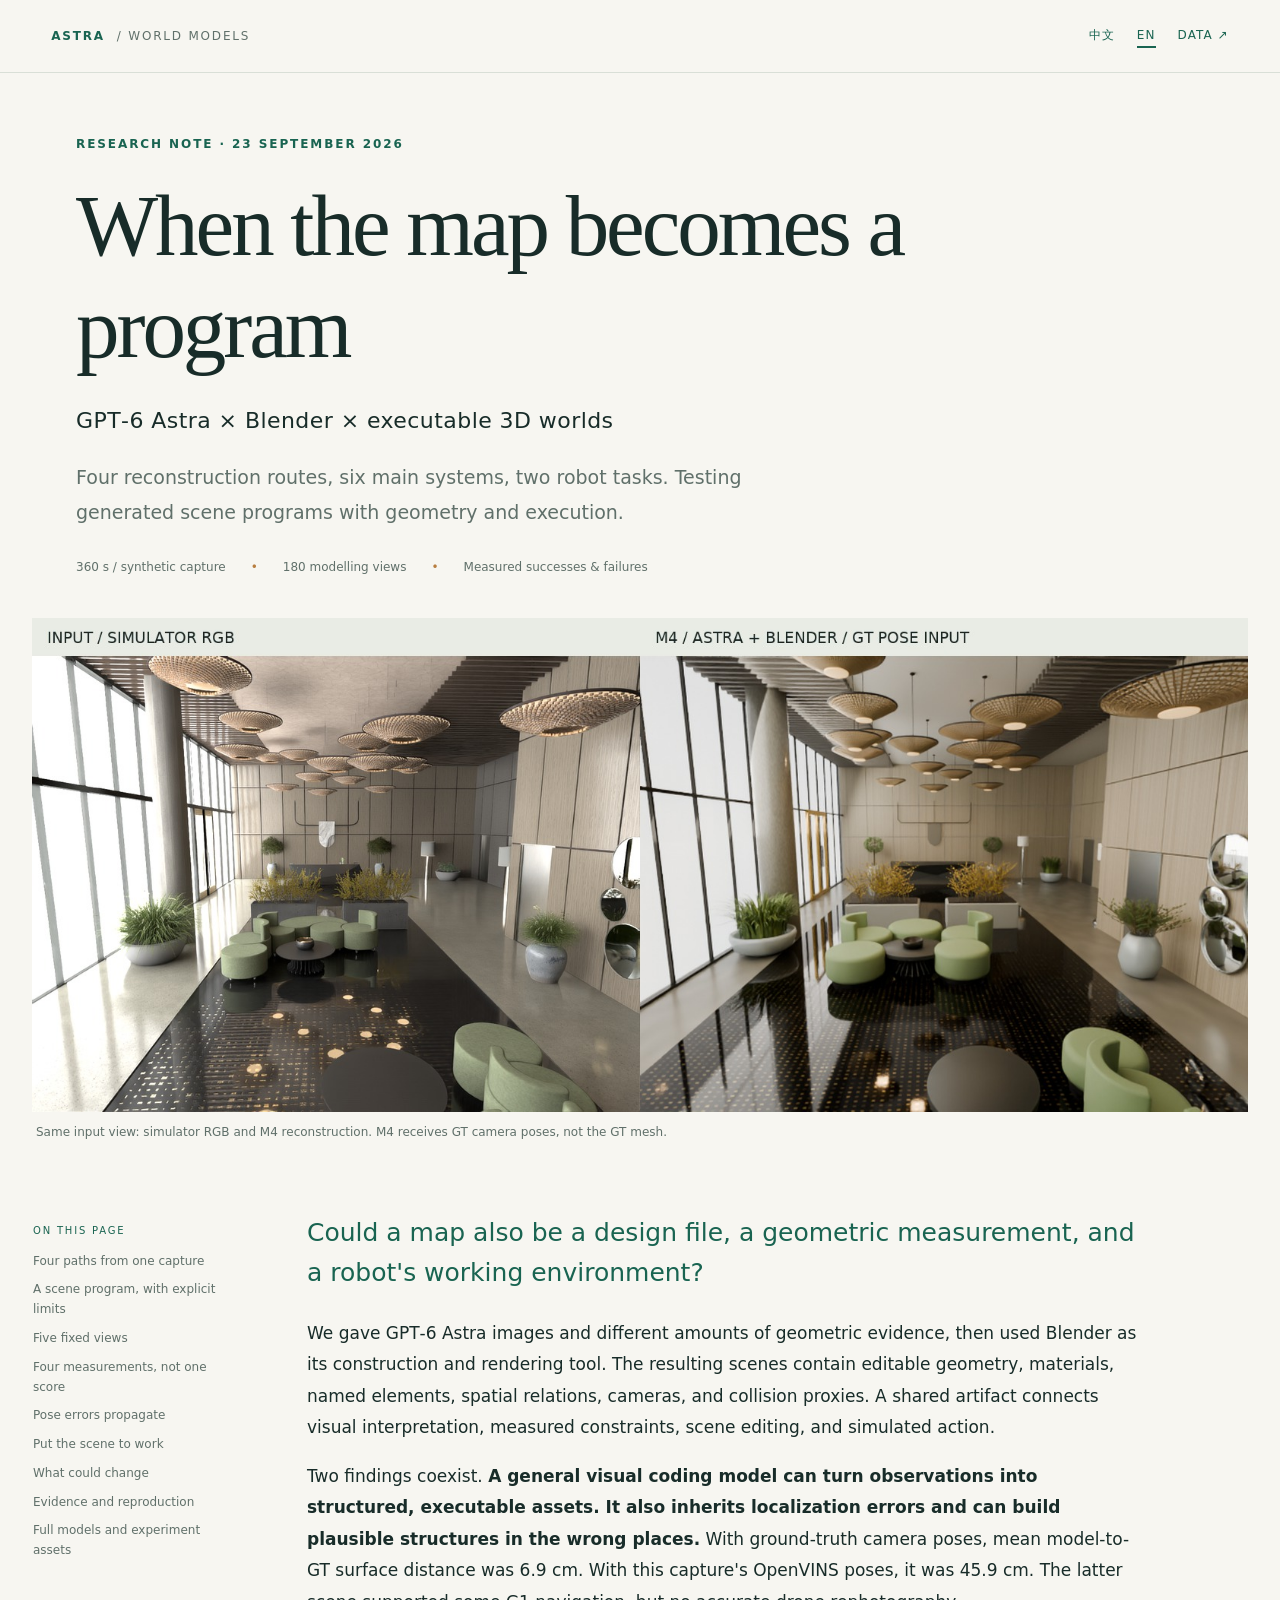
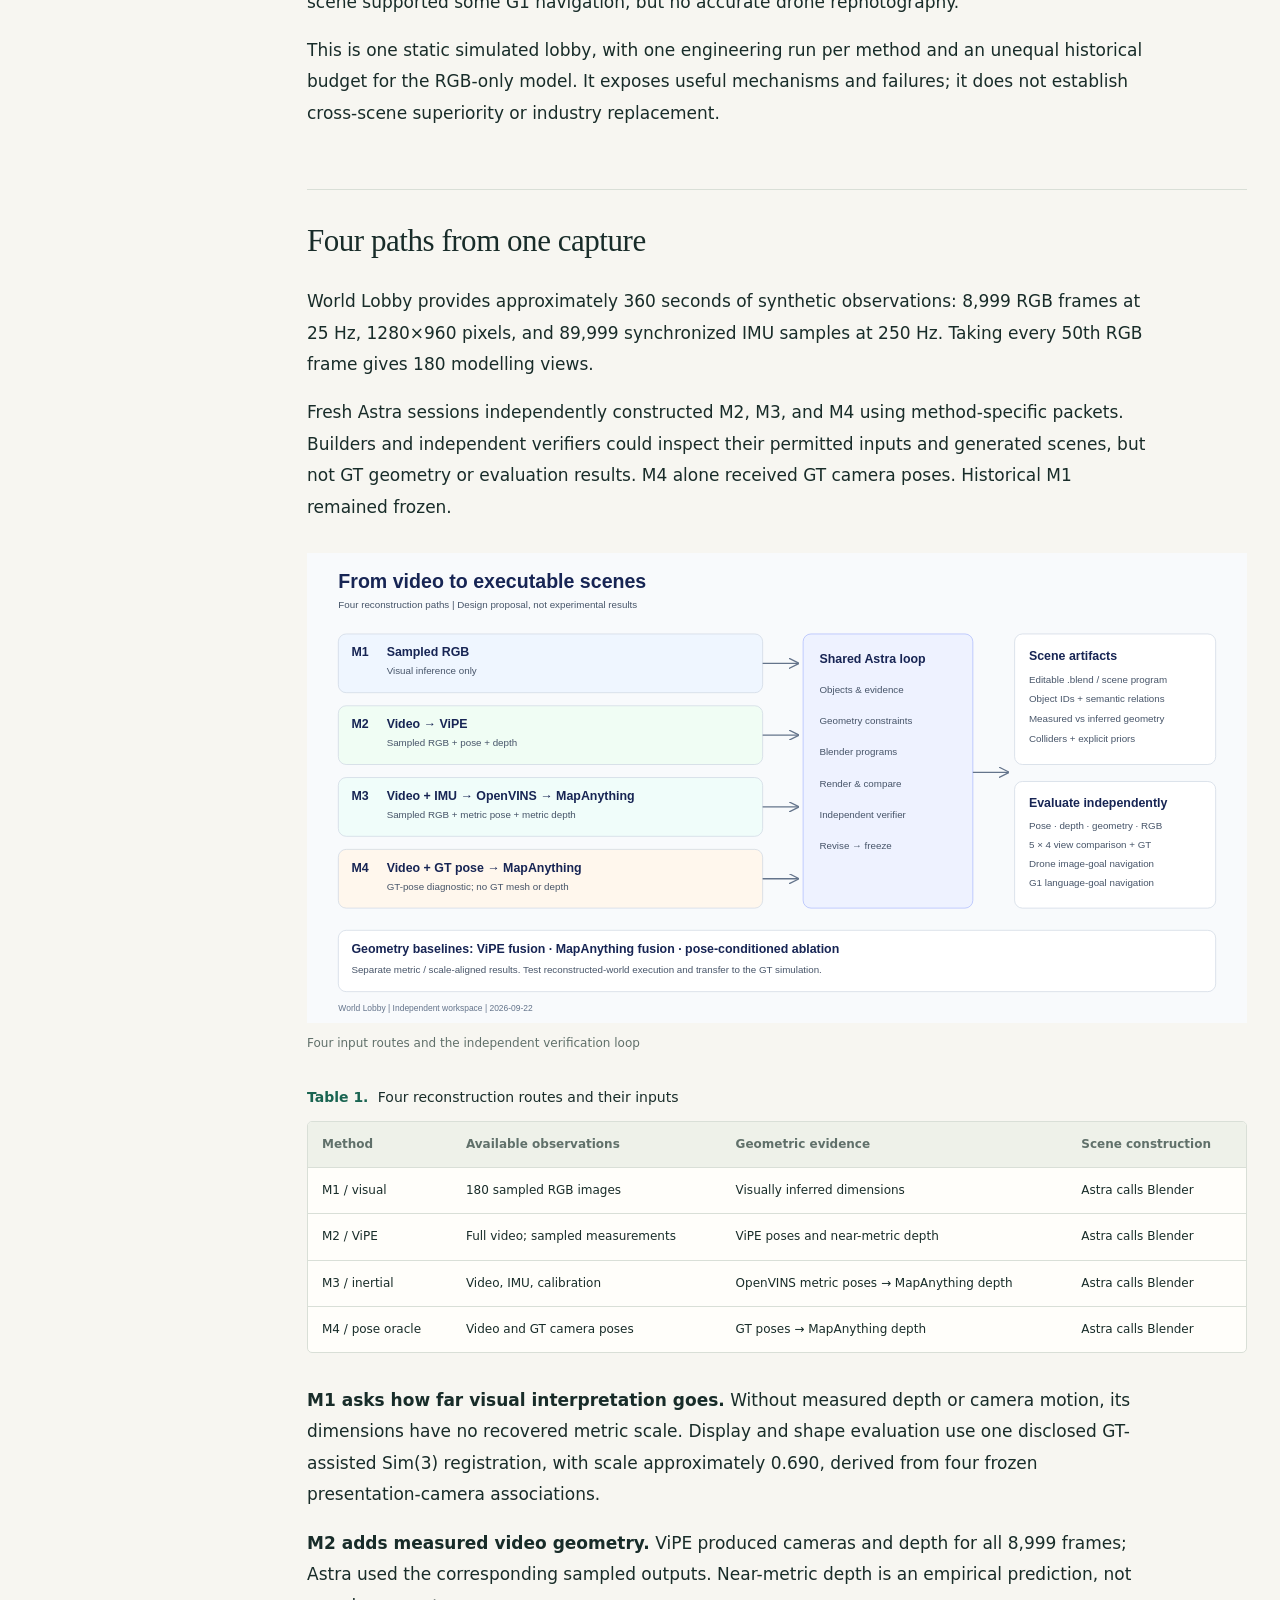
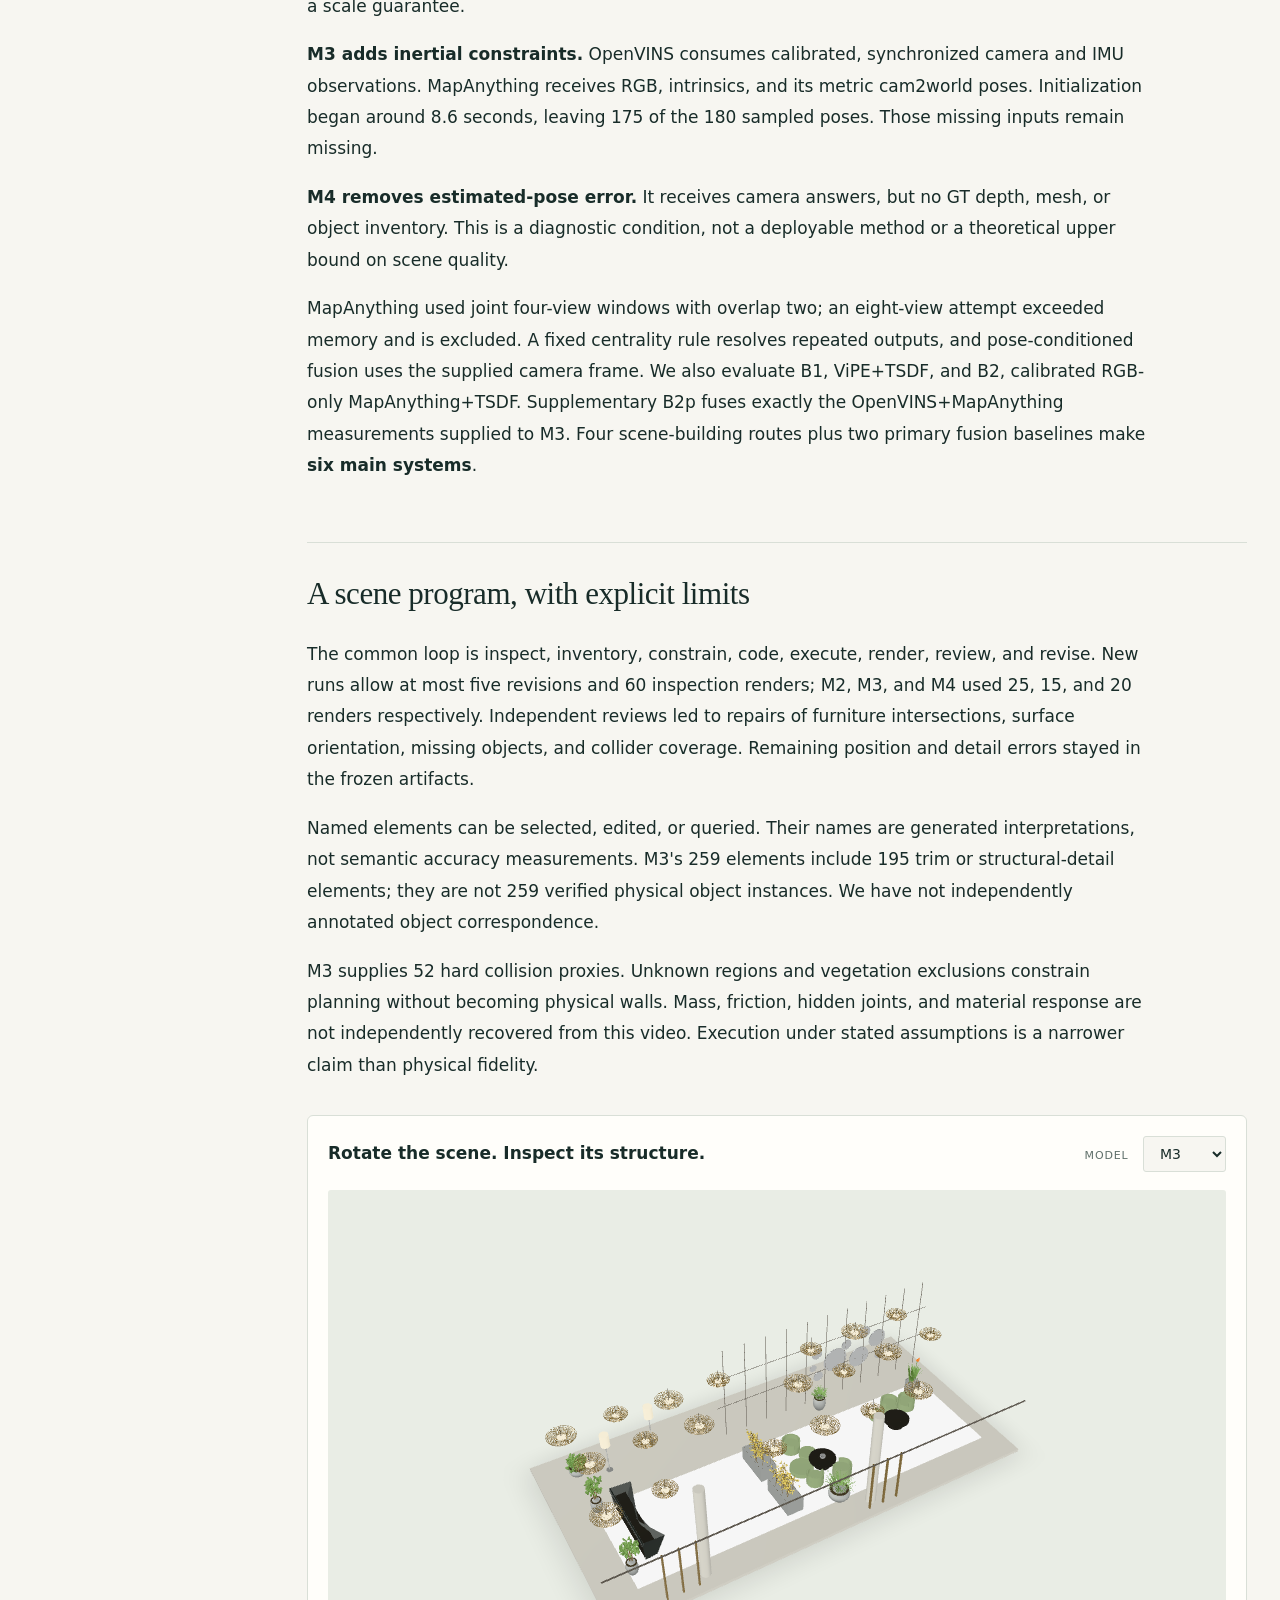
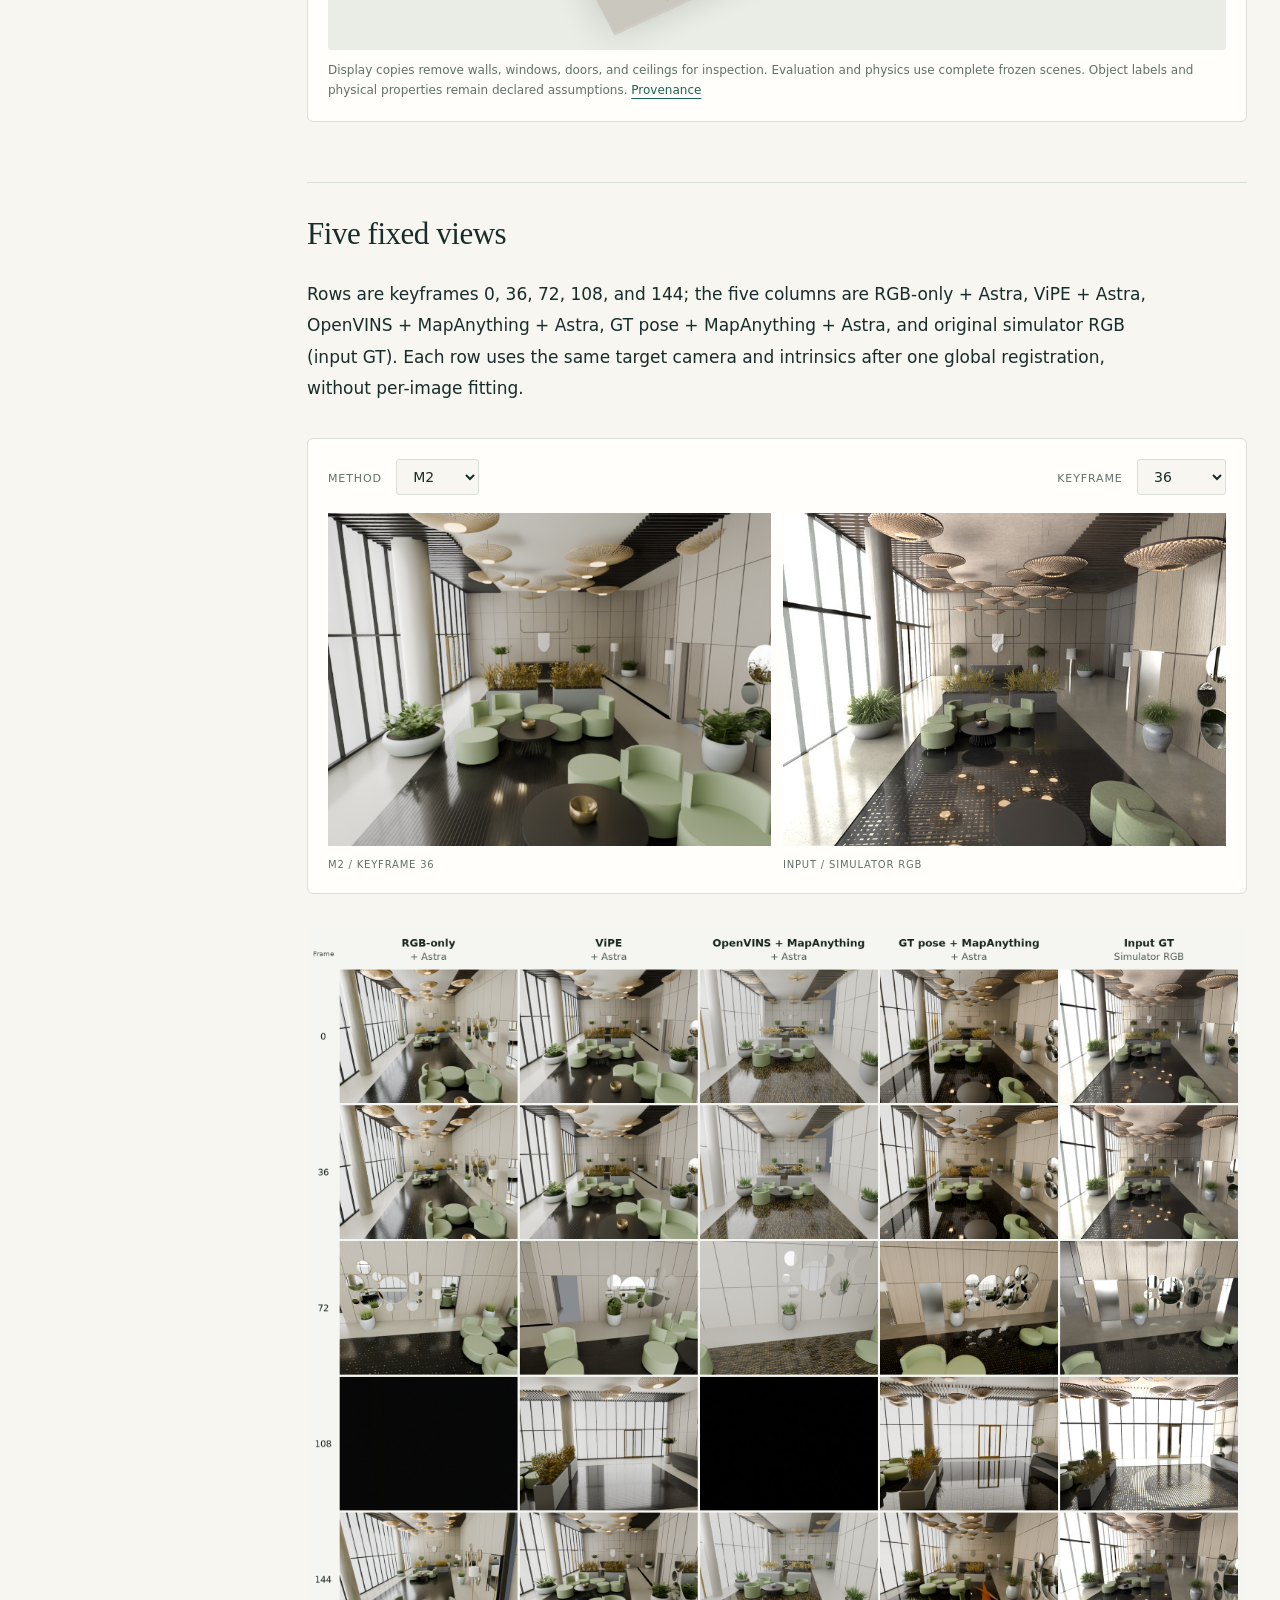
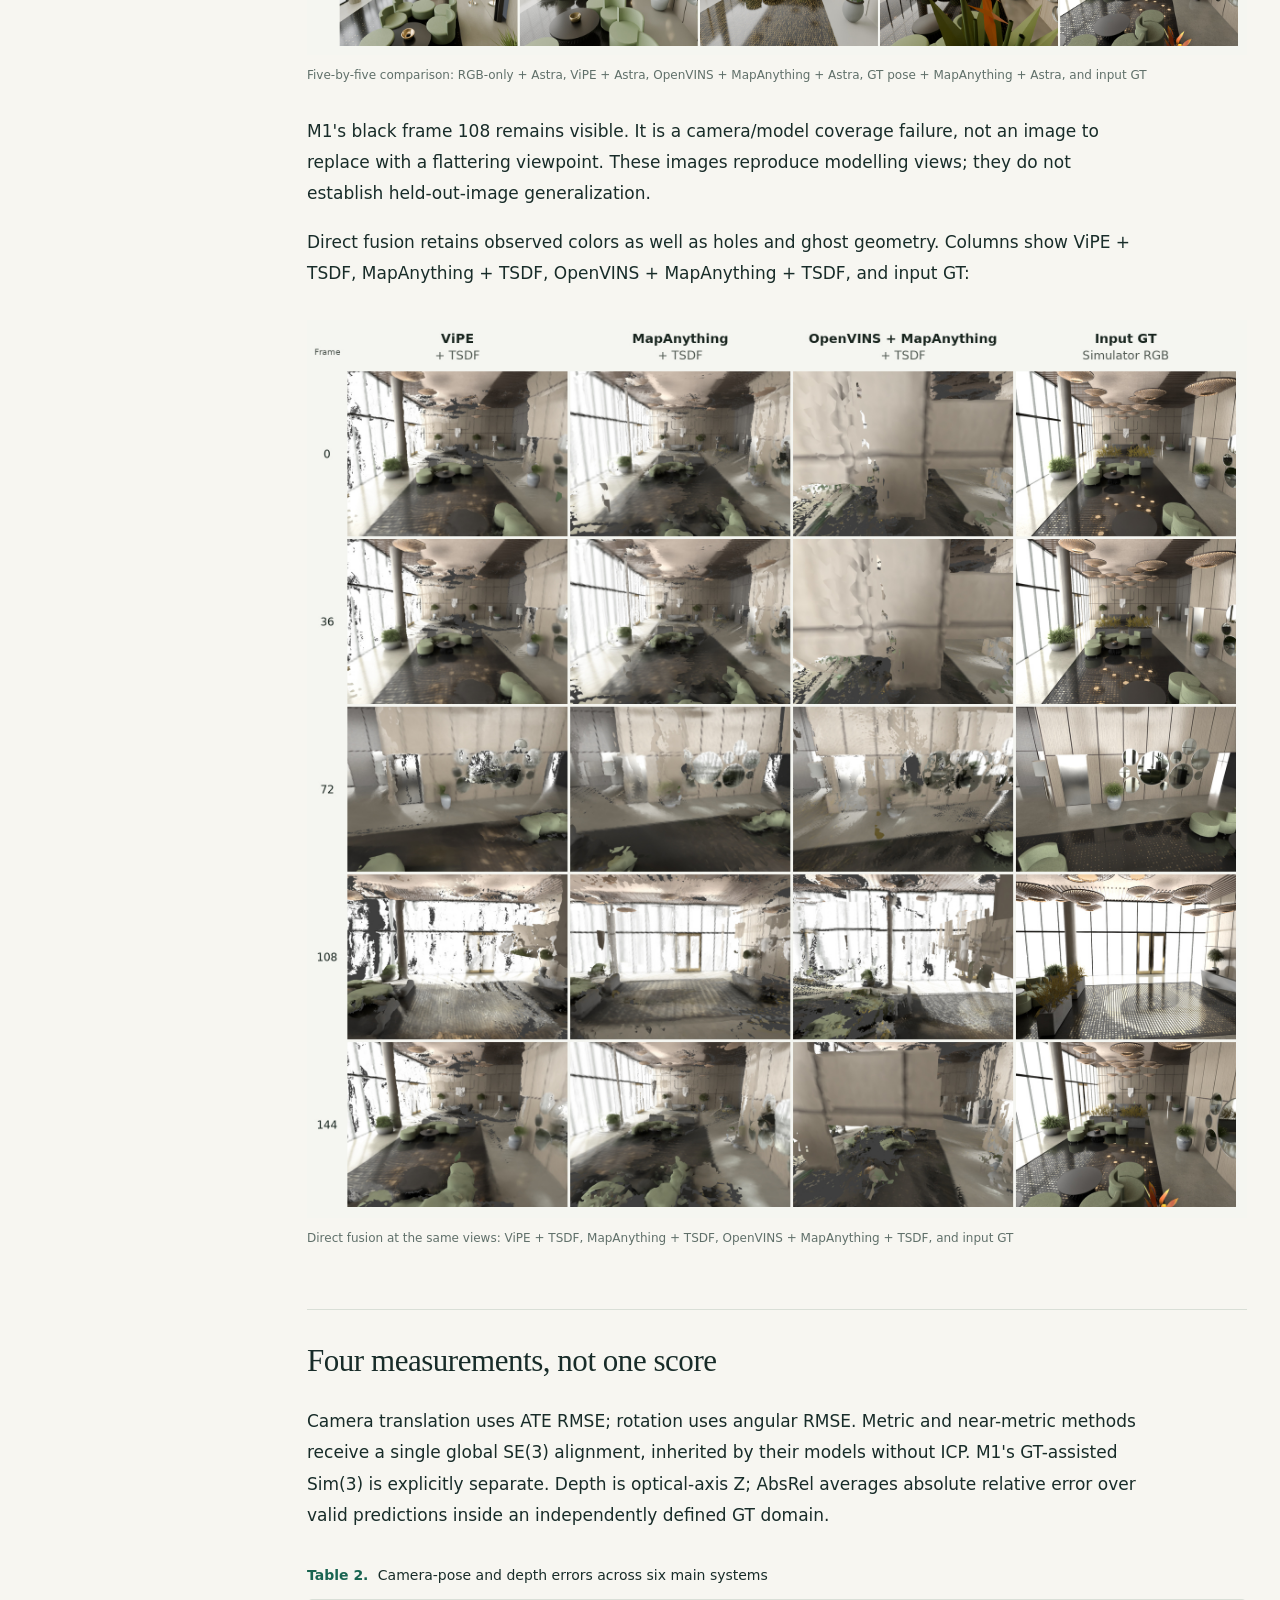
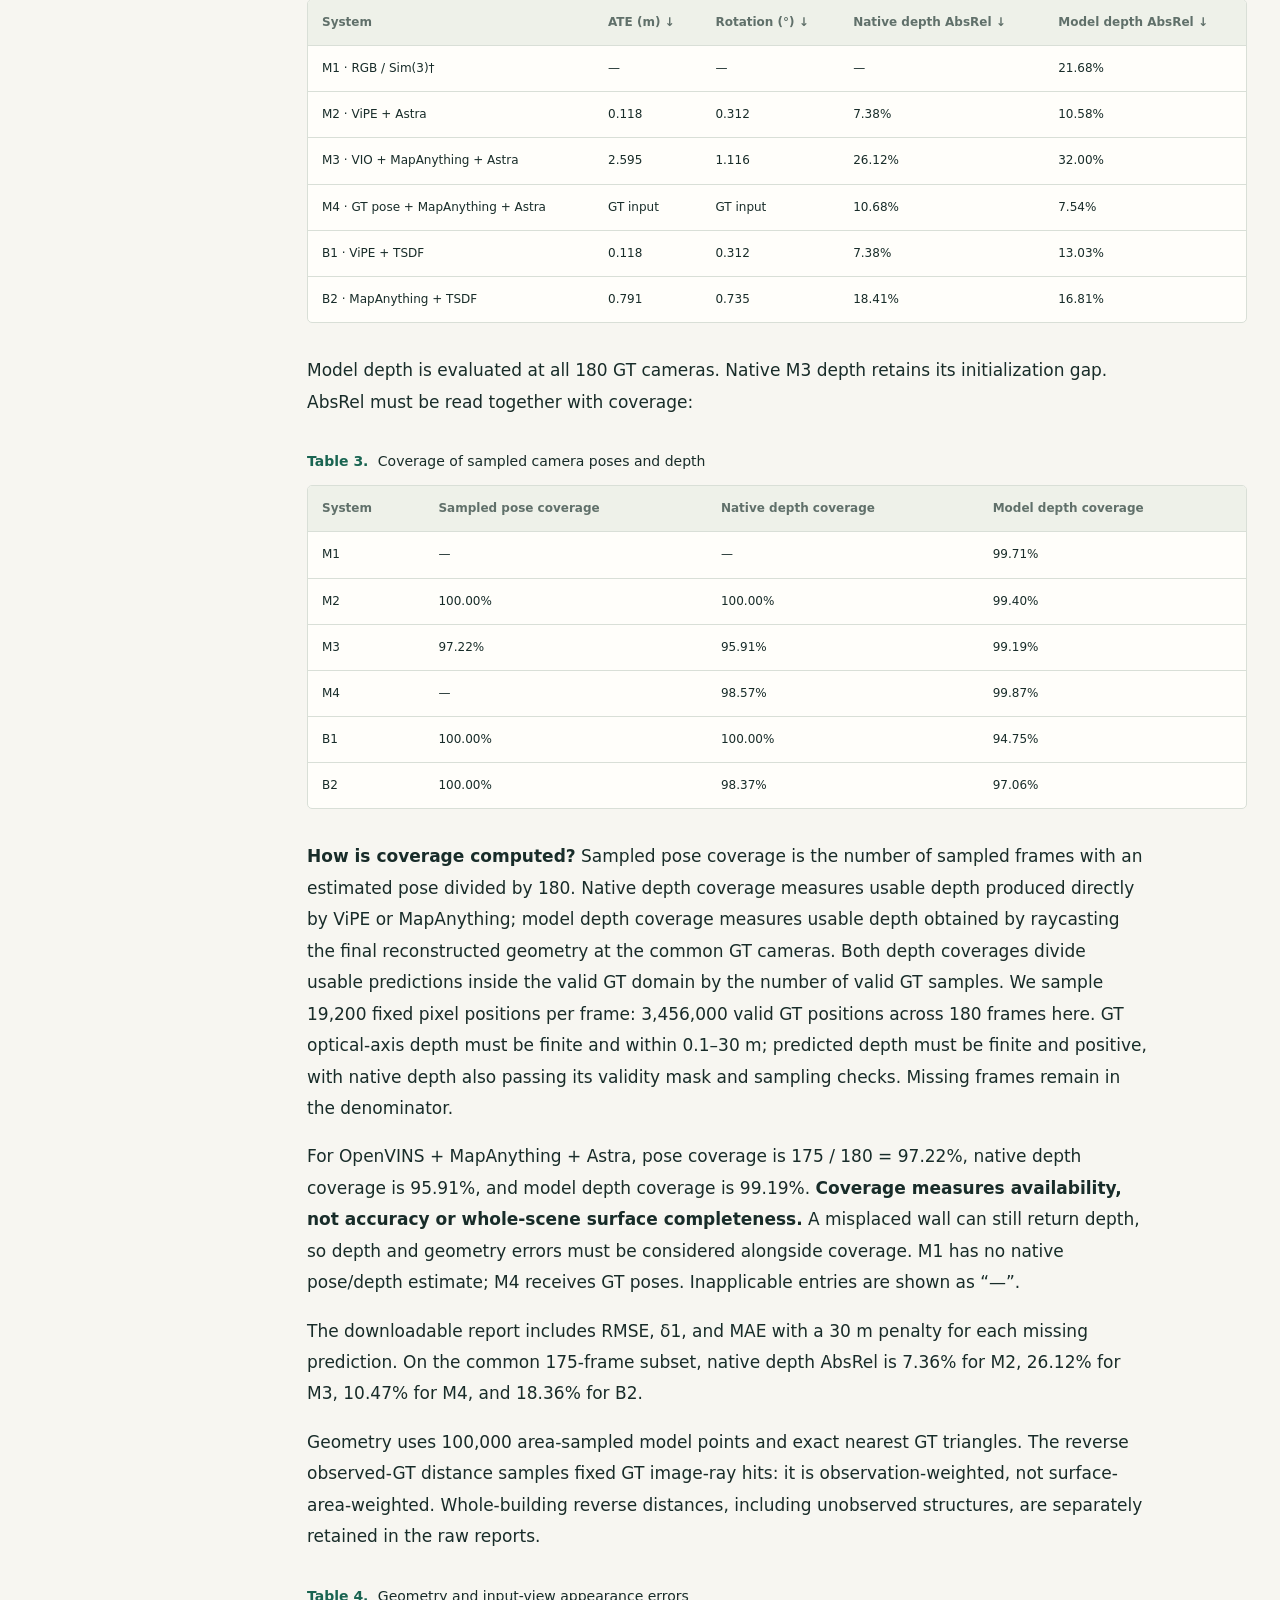
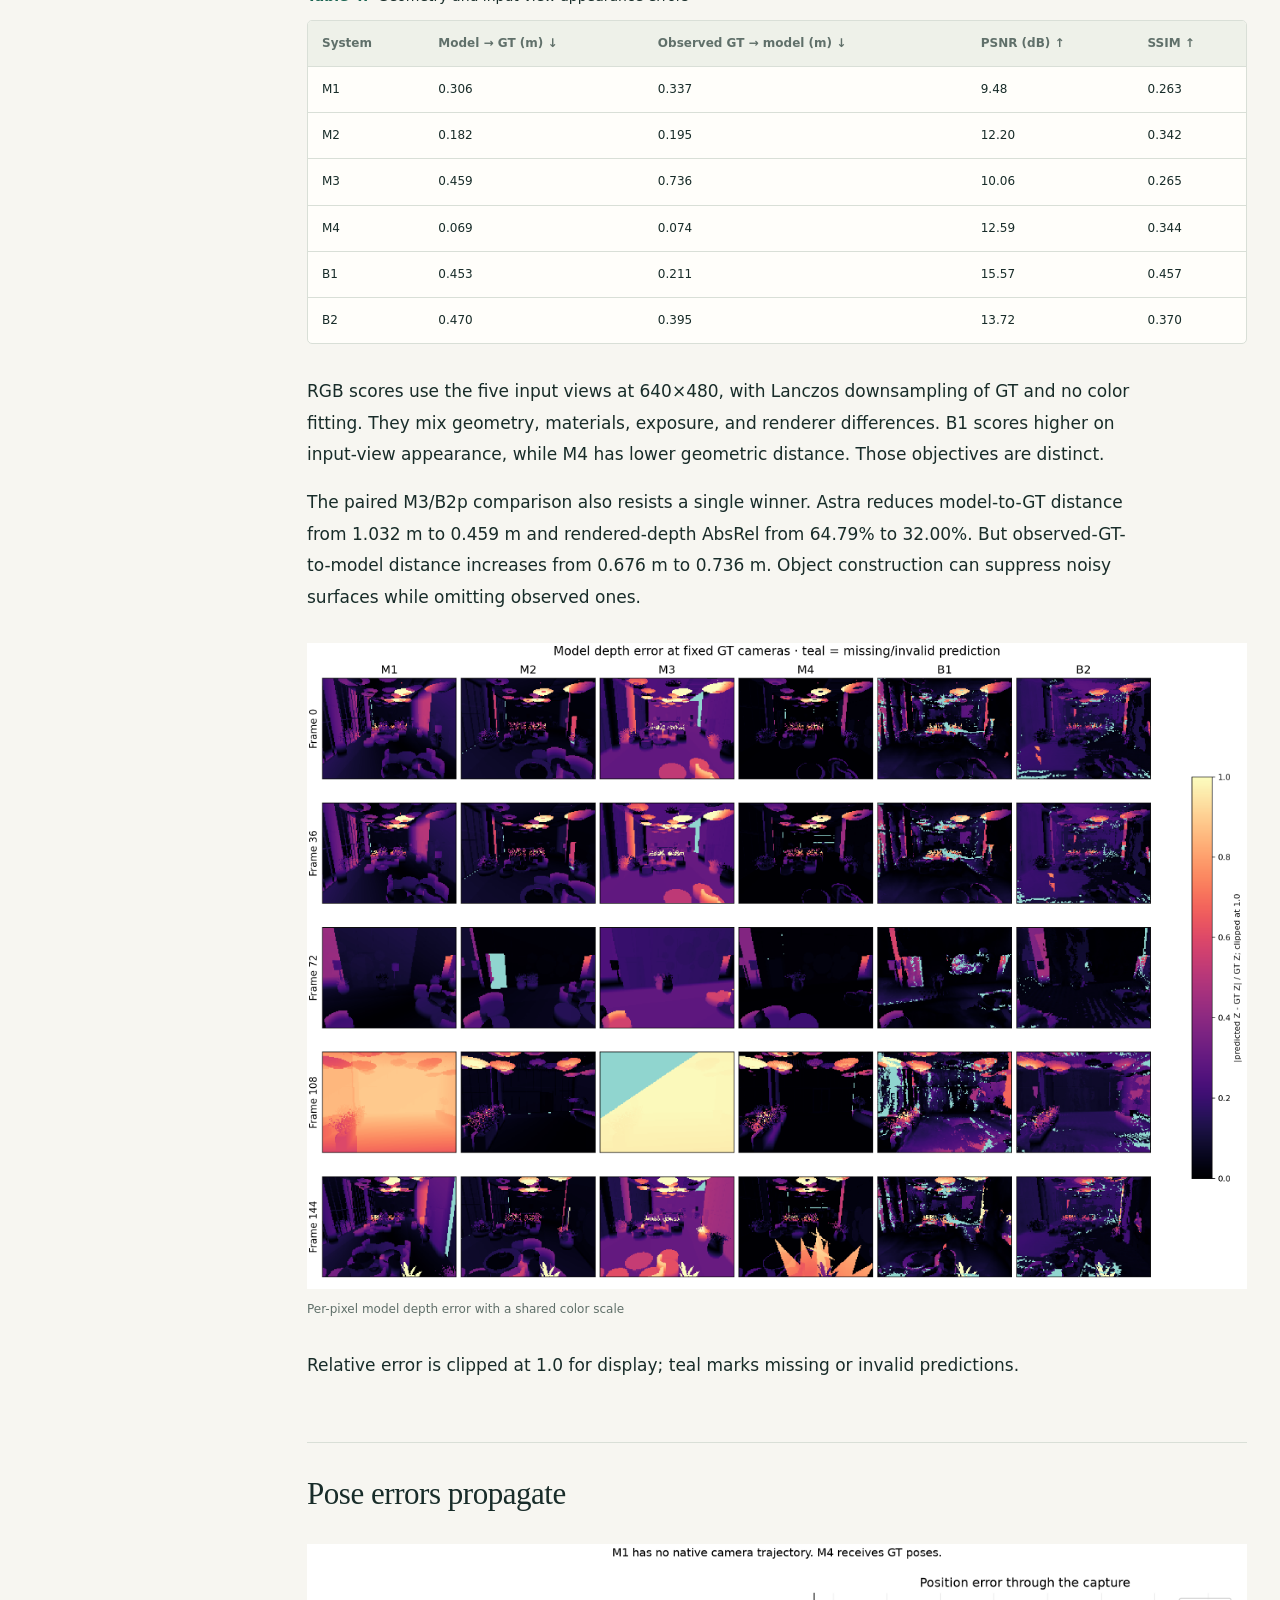
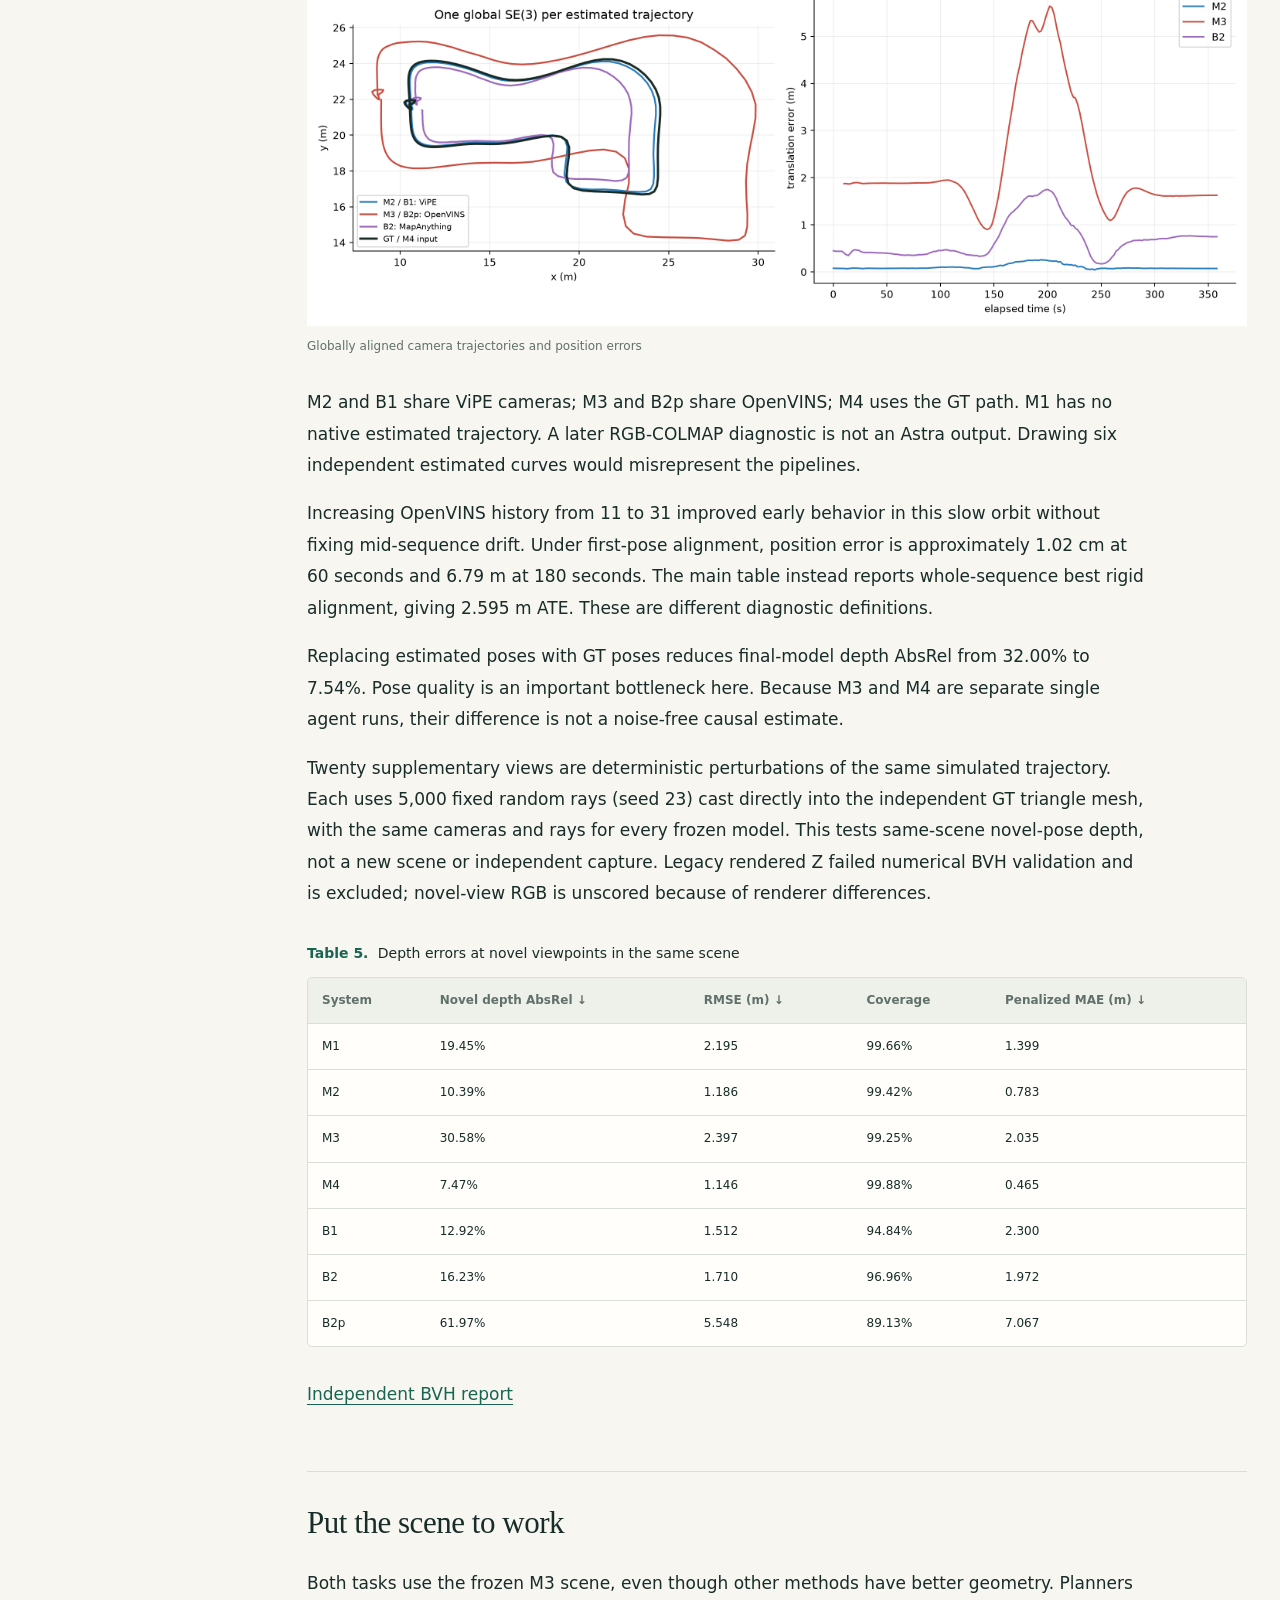
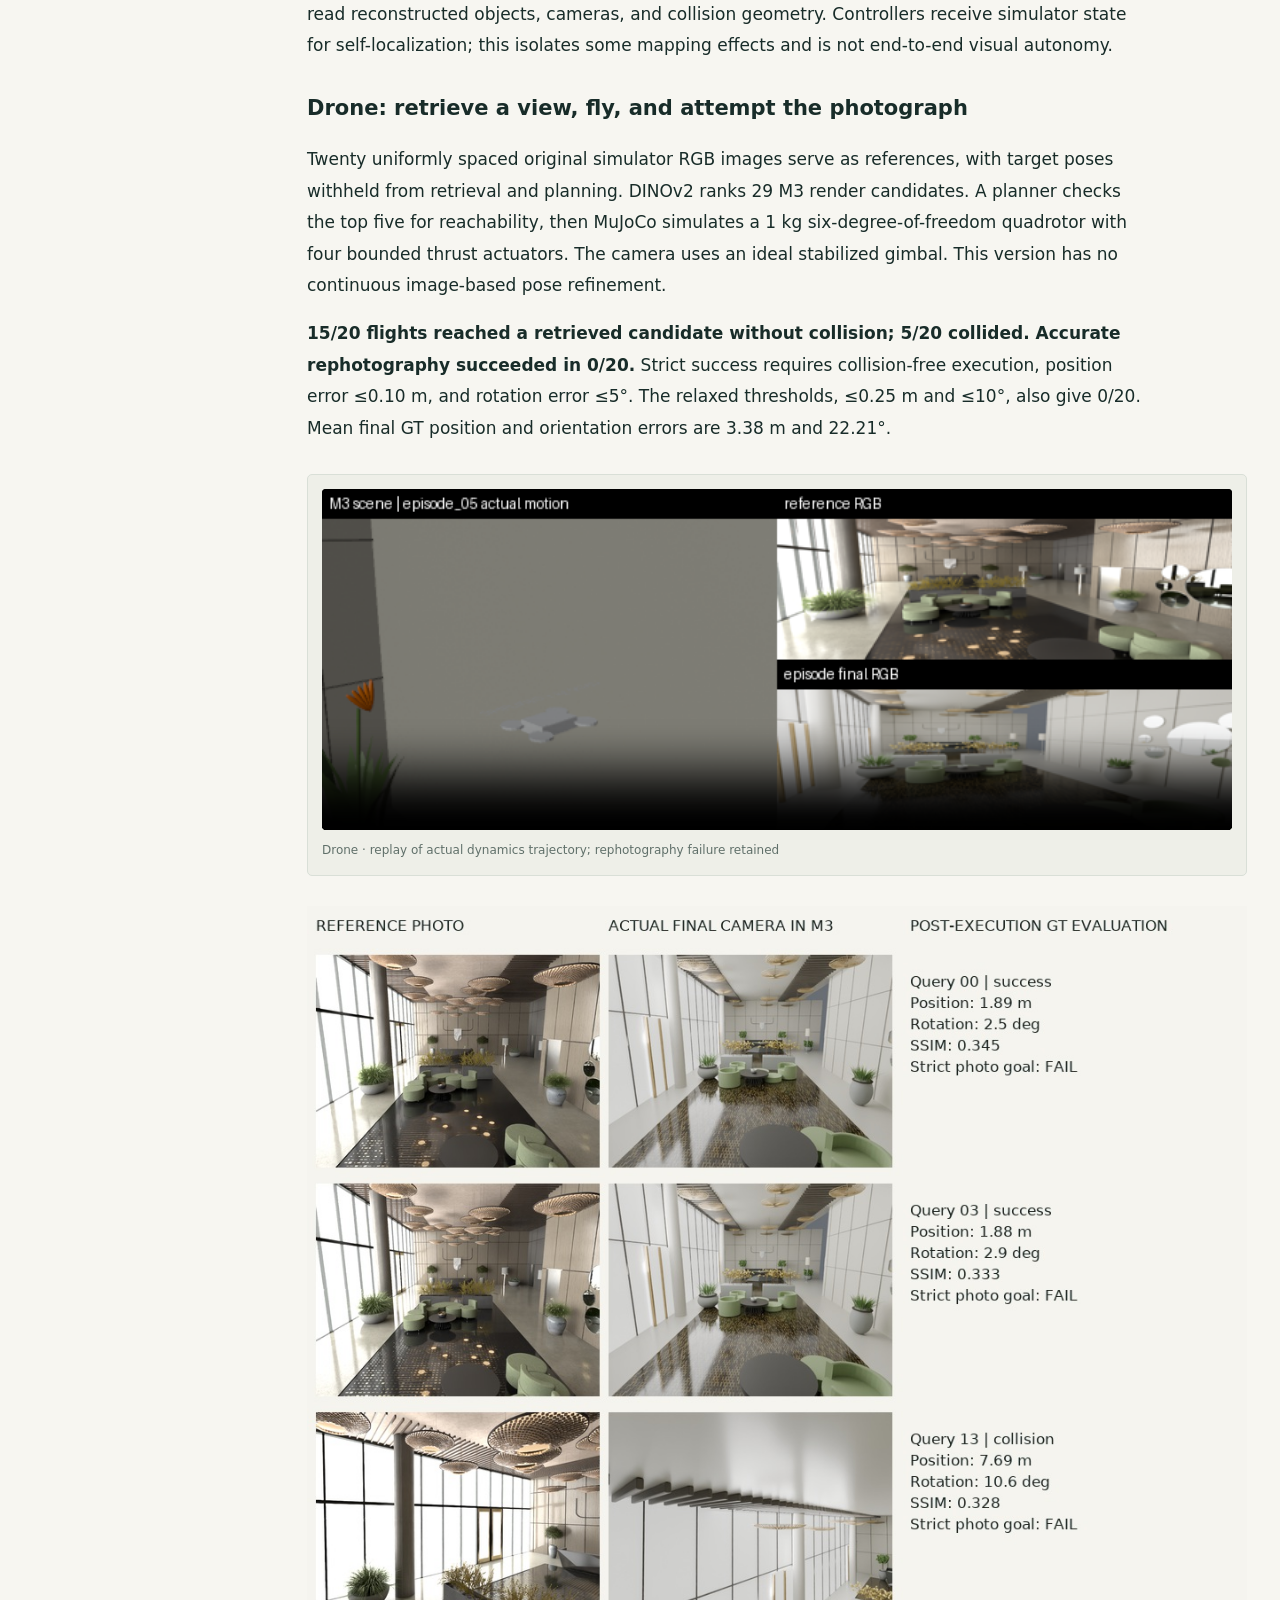
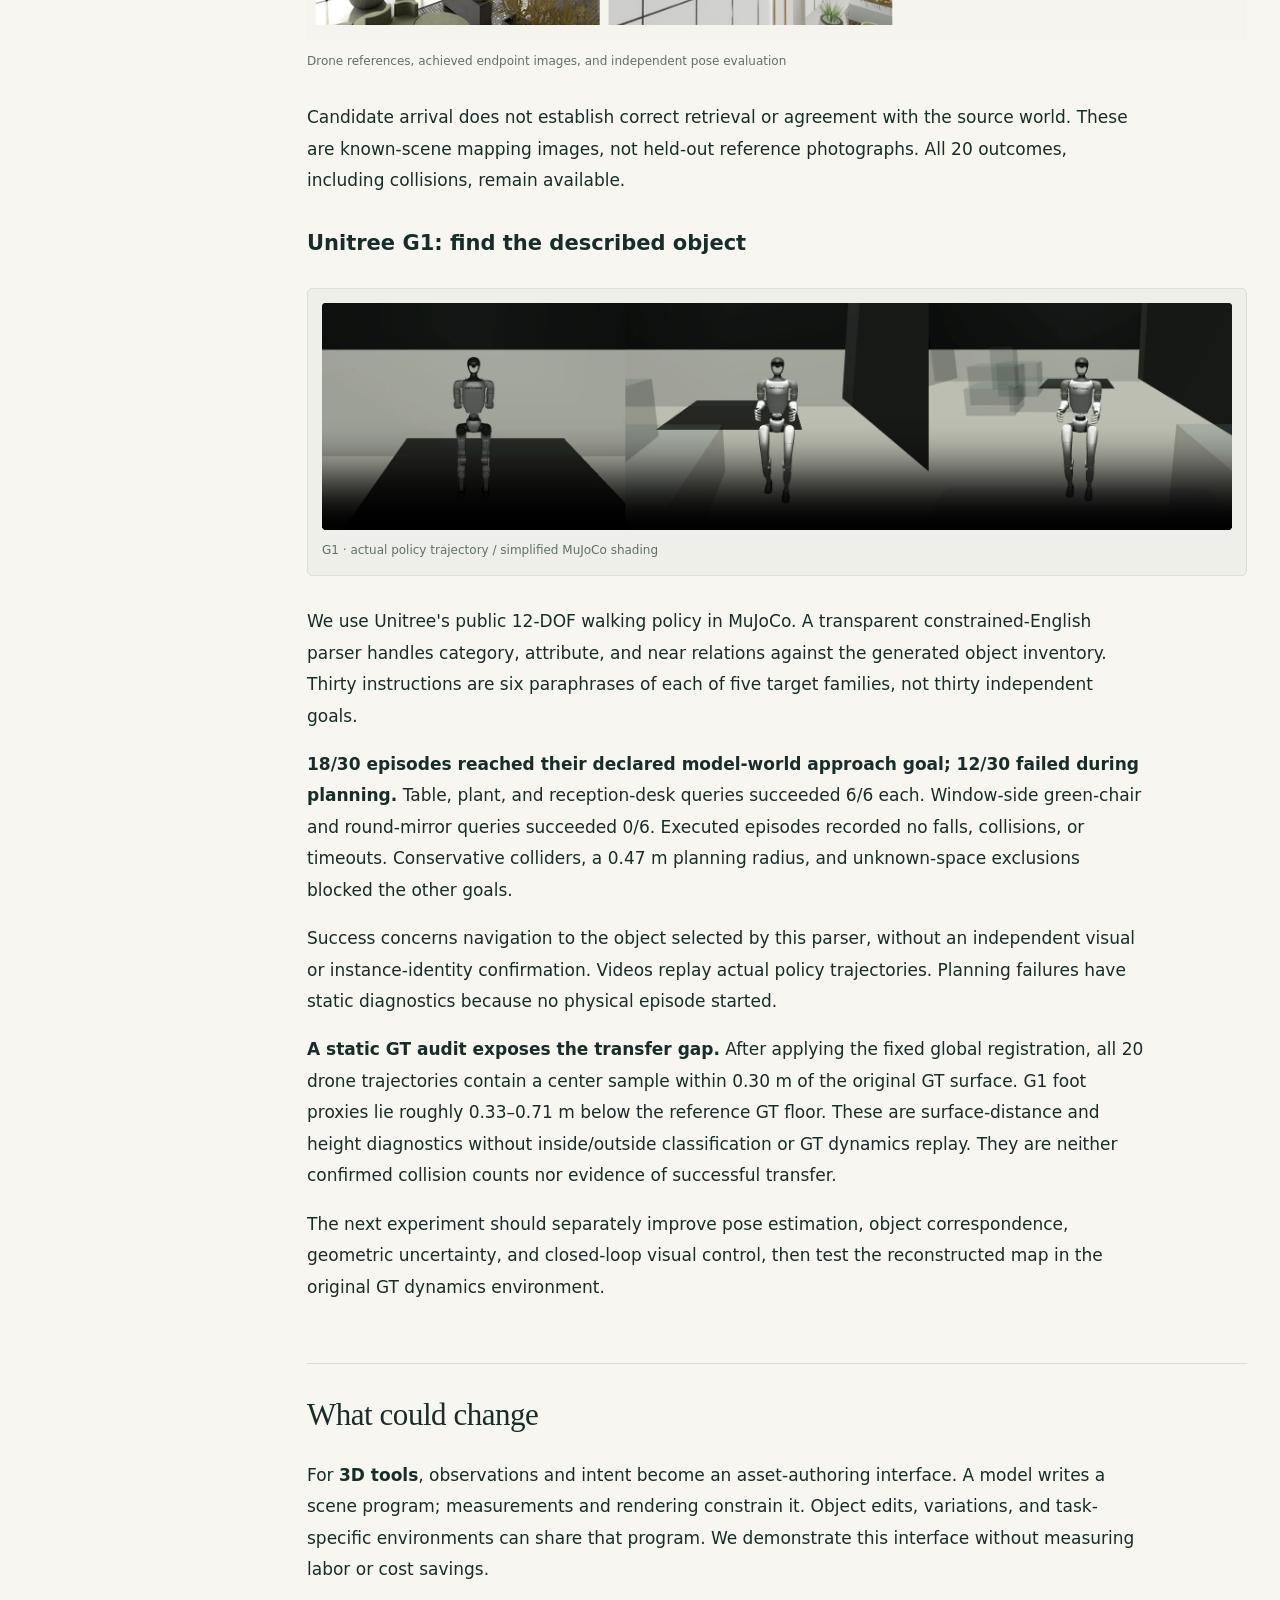
==== commit 2099f297: "Add five-method view grid, method labels and numbered table titles" ====
--- a/en.html
+++ b/en.html
@@ -8,7 +8,7 @@
 <p>World Lobby provides approximately 360 seconds of synthetic observations: 8,999 RGB frames at 25 Hz, 1280×960 pixels, and 89,999 synchronized IMU samples at 250 Hz. Taking every 50th RGB frame gives 180 modelling views.</p>
 <p>Fresh Astra sessions independently constructed M2, M3, and M4 using method-specific packets. Builders and independent verifiers could inspect their permitted inputs and generated scenes, but not GT geometry or evaluation results. M4 alone received GT camera poses. Historical M1 remained frozen.</p>
 <figure><a href="figures/methods_plan.svg"><img loading="lazy" src="figures/methods_plan.svg" alt="Four input routes and the independent verification loop"></a><figcaption>Four input routes and the independent verification loop</figcaption></figure>
-<div class="table-scroll"><table>
+<figure class="table-figure" id="table-1"><figcaption id="table-1-title"><span class="table-number">Table 1.</span> Four reconstruction routes and their inputs</figcaption><div class="table-scroll"><table aria-labelledby="table-1-title">
 <thead>
 <tr>
 <th>Method</th>
@@ -43,7 +43,7 @@
 <td>Astra calls Blender</td>
 </tr>
 </tbody>
-</table></div>
+</table></div></figure>
 <p><strong>M1 asks how far visual interpretation goes.</strong> Without measured depth or camera motion, its dimensions have no recovered metric scale. Display and shape evaluation use one disclosed GT-assisted Sim(3) registration, with scale approximately 0.690, derived from four frozen presentation-camera associations.</p>
 <p><strong>M2 adds measured video geometry.</strong> ViPE produced cameras and depth for all 8,999 frames; Astra used the corresponding sampled outputs. Near-metric depth is an empirical prediction, not a scale guarantee.</p>
 <p><strong>M3 adds inertial constraints.</strong> OpenVINS consumes calibrated, synchronized camera and IMU observations. MapAnything receives RGB, intrinsics, and its metric cam2world poses. Initialization began around 8.6 seconds, leaving 175 of the 180 sampled poses. Those missing inputs remain missing.</p>
@@ -54,15 +54,14 @@
 <p>Named elements can be selected, edited, or queried. Their names are generated interpretations, not semantic accuracy measurements. M3's 259 elements include 195 trim or structural-detail elements; they are not 259 verified physical object instances. We have not independently annotated object correspondence.</p>
 <p>M3 supplies 52 hard collision proxies. Unknown regions and vegetation exclusions constrain planning without becoming physical walls. Mass, friction, hidden joints, and material response are not independently recovered from this video. Execution under stated assumptions is a narrower claim than physical fidelity.</p>
 <aside class="model-panel"><div class="controlrow"><h3>Rotate the scene. Inspect its structure.</h3><label>MODEL <select id="model-select"><option>M2</option><option selected>M3</option><option>M4</option></select></label></div><model-viewer id="scene-viewer" src="assets/M3_cutaway.glb" alt="Frozen M3 scene, presentation cutaway" camera-controls touch-action="pan-y" shadow-intensity="0.3" exposure="1" environment-image="neutral" camera-orbit="-30deg 48deg 85%" interaction-prompt="none" loading="lazy"></model-viewer><p class="caption">Display copies remove walls, windows, doors, and ceilings for inspection. Evaluation and physics use complete frozen scenes. Object labels and physical properties remain declared assumptions. <a href="assets/cutaway_provenance.json">Provenance</a></p></aside><h2 id="five-fixed-views">Five fixed views</h2>
-<p>Rows are keyframes 0, 36, 72, 108, and 144; columns are M1, M2, M3, and original simulator RGB. Each row uses the same target camera and intrinsics after one global registration, without per-image fitting.</p>
-<div class="interactive" id="compare"><div class="controlrow"><label>METHOD <select id="compare-method"><option>M1</option><option selected>M2</option><option>M3</option><option>M4</option><option>B1</option><option>B2</option></select></label><label>KEYFRAME <select id="compare-frame"><option>0</option><option selected>36</option><option>72</option><option>108</option><option>144</option></select></label></div><div class="compare-pair"><figure><img id="compare-pred" alt="Selected reconstruction"><figcaption id="compare-label">M2</figcaption></figure><figure><img id="compare-gt" alt="Original simulator RGB"><figcaption>INPUT / SIMULATOR RGB</figcaption></figure></div></div><figure><a href="figures/five_view_comparison.jpg"><img loading="lazy" src="figures/five_view_comparison.jpg" alt="Five-by-four comparison: M1, M2, M3, and input GT"></a><figcaption>Five-by-four comparison: M1, M2, M3, and input GT</figcaption></figure>
+<p>Rows are keyframes 0, 36, 72, 108, and 144; the five columns are RGB-only + Astra, ViPE + Astra, OpenVINS + MapAnything + Astra, GT pose + MapAnything + Astra, and original simulator RGB (input GT). Each row uses the same target camera and intrinsics after one global registration, without per-image fitting.</p>
+<div class="interactive" id="compare"><div class="controlrow"><label>METHOD <select id="compare-method"><option>M1</option><option selected>M2</option><option>M3</option><option>M4</option><option>B1</option><option>B2</option></select></label><label>KEYFRAME <select id="compare-frame"><option>0</option><option selected>36</option><option>72</option><option>108</option><option>144</option></select></label></div><div class="compare-pair"><figure><img id="compare-pred" alt="Selected reconstruction"><figcaption id="compare-label">M2</figcaption></figure><figure><img id="compare-gt" alt="Original simulator RGB"><figcaption>INPUT / SIMULATOR RGB</figcaption></figure></div></div><figure><a href="figures/five_view_comparison.jpg"><img loading="lazy" src="figures/five_view_comparison.jpg" alt="Five-by-five comparison: RGB-only + Astra, ViPE + Astra, OpenVINS + MapAnything + Astra, GT pose + MapAnything + Astra, and input GT"></a><figcaption>Five-by-five comparison: RGB-only + Astra, ViPE + Astra, OpenVINS + MapAnything + Astra, GT pose + MapAnything + Astra, and input GT</figcaption></figure>
 <p>M1's black frame 108 remains visible. It is a camera/model coverage failure, not an image to replace with a flattering viewpoint. These images reproduce modelling views; they do not establish held-out-image generalization.</p>
-<figure><a href="figures/m4_pose_oracle_supplement.jpg"><img loading="lazy" src="figures/m4_pose_oracle_supplement.jpg" alt="M4 pose-oracle supplementary views"></a><figcaption>M4 pose-oracle supplementary views</figcaption></figure>
-<p>Direct fusion retains observed colors as well as holes and ghost geometry:</p>
-<figure><a href="figures/direct_baseline_comparison.jpg"><img loading="lazy" src="figures/direct_baseline_comparison.jpg" alt="Direct fusion baselines at the same views"></a><figcaption>Direct fusion baselines at the same views</figcaption></figure>
+<p>Direct fusion retains observed colors as well as holes and ghost geometry. Columns show ViPE + TSDF, MapAnything + TSDF, OpenVINS + MapAnything + TSDF, and input GT:</p>
+<figure><a href="figures/direct_baseline_comparison.jpg"><img loading="lazy" src="figures/direct_baseline_comparison.jpg" alt="Direct fusion at the same views: ViPE + TSDF, MapAnything + TSDF, OpenVINS + MapAnything + TSDF, and input GT"></a><figcaption>Direct fusion at the same views: ViPE + TSDF, MapAnything + TSDF, OpenVINS + MapAnything + TSDF, and input GT</figcaption></figure>
 <h2 id="four-measurements-not-one-score">Four measurements, not one score</h2>
 <p>Camera translation uses ATE RMSE; rotation uses angular RMSE. Metric and near-metric methods receive a single global SE(3) alignment, inherited by their models without ICP. M1's GT-assisted Sim(3) is explicitly separate. Depth is optical-axis Z; AbsRel averages absolute relative error over valid predictions inside an independently defined GT domain.</p>
-<div class="table-scroll"><table>
+<figure class="table-figure" id="table-2"><figcaption id="table-2-title"><span class="table-number">Table 2.</span> Camera-pose and depth errors across six main systems</figcaption><div class="table-scroll"><table aria-labelledby="table-2-title">
 <thead>
 <tr>
 <th>System</th>
@@ -116,9 +115,9 @@
 <td>16.81%</td>
 </tr>
 </tbody>
-</table></div>
+</table></div></figure>
 <p>Model depth is evaluated at all 180 GT cameras. Native M3 depth retains its initialization gap. AbsRel must be read together with coverage:</p>
-<div class="table-scroll"><table>
+<figure class="table-figure" id="table-3"><figcaption id="table-3-title"><span class="table-number">Table 3.</span> Coverage of sampled camera poses and depth</figcaption><div class="table-scroll"><table aria-labelledby="table-3-title">
 <thead>
 <tr>
 <th>System</th>
@@ -165,10 +164,12 @@
 <td>97.06%</td>
 </tr>
 </tbody>
-</table></div>
+</table></div></figure>
+<p><strong>How is coverage computed?</strong> Sampled pose coverage is the number of sampled frames with an estimated pose divided by 180. Native depth coverage measures usable depth produced directly by ViPE or MapAnything; model depth coverage measures usable depth obtained by raycasting the final reconstructed geometry at the common GT cameras. Both depth coverages divide usable predictions inside the valid GT domain by the number of valid GT samples. We sample 19,200 fixed pixel positions per frame: 3,456,000 valid GT positions across 180 frames here. GT optical-axis depth must be finite and within 0.1–30 m; predicted depth must be finite and positive, with native depth also passing its validity mask and sampling checks. Missing frames remain in the denominator.</p>
+<p>For OpenVINS + MapAnything + Astra, pose coverage is 175 / 180 = 97.22%, native depth coverage is 95.91%, and model depth coverage is 99.19%. <strong>Coverage measures availability, not accuracy or whole-scene surface completeness.</strong> A misplaced wall can still return depth, so depth and geometry errors must be considered alongside coverage. M1 has no native pose/depth estimate; M4 receives GT poses. Inapplicable entries are shown as “—”.</p>
 <p>The downloadable report includes RMSE, δ1, and MAE with a 30 m penalty for each missing prediction. On the common 175-frame subset, native depth AbsRel is 7.36% for M2, 26.12% for M3, 10.47% for M4, and 18.36% for B2.</p>
 <p>Geometry uses 100,000 area-sampled model points and exact nearest GT triangles. The reverse observed-GT distance samples fixed GT image-ray hits: it is observation-weighted, not surface-area-weighted. Whole-building reverse distances, including unobserved structures, are separately retained in the raw reports.</p>
-<div class="table-scroll"><table>
+<figure class="table-figure" id="table-4"><figcaption id="table-4-title"><span class="table-number">Table 4.</span> Geometry and input-view appearance errors</figcaption><div class="table-scroll"><table aria-labelledby="table-4-title">
 <thead>
 <tr>
 <th>System</th>
@@ -222,7 +223,7 @@
 <td>0.370</td>
 </tr>
 </tbody>
-</table></div>
+</table></div></figure>
 <p>RGB scores use the five input views at 640×480, with Lanczos downsampling of GT and no color fitting. They mix geometry, materials, exposure, and renderer differences. B1 scores higher on input-view appearance, while M4 has lower geometric distance. Those objectives are distinct.</p>
 <p>The paired M3/B2p comparison also resists a single winner. Astra reduces model-to-GT distance from 1.032 m to 0.459 m and rendered-depth AbsRel from 64.79% to 32.00%. But observed-GT-to-model distance increases from 0.676 m to 0.736 m. Object construction can suppress noisy surfaces while omitting observed ones.</p>
 <figure><a href="figures/model_depth_error_pixel_heatmap.png"><img loading="lazy" src="figures/model_depth_error_pixel_heatmap.png" alt="Per-pixel model depth error with a shared color scale"></a><figcaption>Per-pixel model depth error with a shared color scale</figcaption></figure>
@@ -233,7 +234,7 @@
 <p>Increasing OpenVINS history from 11 to 31 improved early behavior in this slow orbit without fixing mid-sequence drift. Under first-pose alignment, position error is approximately 1.02 cm at 60 seconds and 6.79 m at 180 seconds. The main table instead reports whole-sequence best rigid alignment, giving 2.595 m ATE. These are different diagnostic definitions.</p>
 <p>Replacing estimated poses with GT poses reduces final-model depth AbsRel from 32.00% to 7.54%. Pose quality is an important bottleneck here. Because M3 and M4 are separate single agent runs, their difference is not a noise-free causal estimate.</p>
 <p>Twenty supplementary views are deterministic perturbations of the same simulated trajectory. Each uses 5,000 fixed random rays (seed 23) cast directly into the independent GT triangle mesh, with the same cameras and rays for every frozen model. This tests same-scene novel-pose depth, not a new scene or independent capture. Legacy rendered Z failed numerical BVH validation and is excluded; novel-view RGB is unscored because of renderer differences.</p>
-<div class="table-scroll"><table>
+<figure class="table-figure" id="table-5"><figcaption id="table-5-title"><span class="table-number">Table 5.</span> Depth errors at novel viewpoints in the same scene</figcaption><div class="table-scroll"><table aria-labelledby="table-5-title">
 <thead>
 <tr>
 <th>System</th>
@@ -294,7 +295,7 @@
 <td>7.067</td>
 </tr>
 </tbody>
-</table></div>
+</table></div></figure>
 <p><a href="results/evaluation/novel_depth/report.json">Independent BVH report</a></p>
 <h2 id="put-the-scene-to-work">Put the scene to work</h2>
 <p>Both tasks use the frozen M3 scene, even though other methods have better geometry. Planners read reconstructed objects, cameras, and collision geometry. Controllers receive simulator state for self-localization; this isolates some mapping effects and is not end-to-end visual autonomy.</p>
@@ -318,4 +319,4 @@
 <h2 id="evidence-and-reproduction">Evidence and reproduction</h2>
 <p><a href="results/final_evaluation.json">Machine-readable results</a> · <a href="results/final_evaluation.csv">CSV</a> · <a href="docs/REPRODUCIBILITY.md">Reproduction guide</a> · <a href="references/research_sources.json">Source records</a> · <a href="docs/PROGRESS.md">Progress log</a></p>
 <p>Inputs and frozen artifacts retain hashes. New work lives in an isolated directory; previous code and results remain read-only sources. GT geometry comes from the metric scene wrapper with its 0.01 scale transform, not the unscaled source asset.</p>
-<p><a href="https://developers.openai.com/api/docs/models/gpt-6-astra">GPT-6 Astra</a> · <a href="https://arxiv.org/abs/2508.10934">ViPE</a> · <a href="https://github.com/facebookresearch/map-anything">MapAnything</a> · <a href="https://docs.openvins.com/">OpenVINS</a> · <a href="https://repo-sam.inria.fr/fungraph/3d-gaussian-splatting/">3D Gaussian Splatting</a> · <a href="https://github.com/facebookresearch/vggt">VGGT</a> · <a href="https://github.com/MIT-SPARK/Hydra">Hydra</a> · <a href="https://concept-fusion.github.io/">ConceptFusion</a> · <a href="https://github.com/vlmaps/vlmaps">VLMaps</a> · <a href="https://arxiv.org/abs/2403.13064">SceneScript</a> · <a href="https://arxiv.org/abs/2406.08474">Real2Code</a> · <a href="https://github.com/allenai/Holodeck">Holodeck</a> · <a href="https://frank-zy-dou.github.io/kitchen-twin/">Lab Kitchen Twin</a> · <a href="https://github.com/LiteReality/LiteReality-Agent">LiteReality-Agent</a></p><section class="downloads"><h2 id="assets">Full models and experiment assets</h2><p>Download the complete frozen models, including walls and ceilings. The interactive models above are display cutaways for inspection.</p><div class="table-scroll"><table><thead><tr><th>METHOD</th><th>EDITABLE SCENE</th><th>PORTABLE MODEL</th></tr></thead><tbody><tr><th>M1</th><td><a href="https://huggingface.co/datasets/Ooliva/astra-world-model-blog/resolve/241d313a264a3353bcb87f9fde30f7ef8a6f5bce/models/M1/scene.blend?download=true">Blender .blend</a></td><td><a href="https://huggingface.co/datasets/Ooliva/astra-world-model-blog/resolve/241d313a264a3353bcb87f9fde30f7ef8a6f5bce/models/M1/scene.glb?download=true">GLB .glb</a></td></tr><tr><th>M2</th><td><a href="https://huggingface.co/datasets/Ooliva/astra-world-model-blog/resolve/241d313a264a3353bcb87f9fde30f7ef8a6f5bce/models/M2/scene.blend?download=true">Blender .blend</a></td><td><a href="https://huggingface.co/datasets/Ooliva/astra-world-model-blog/resolve/241d313a264a3353bcb87f9fde30f7ef8a6f5bce/models/M2/scene.glb?download=true">GLB .glb</a></td></tr><tr><th>M3</th><td><a href="https://huggingface.co/datasets/Ooliva/astra-world-model-blog/resolve/241d313a264a3353bcb87f9fde30f7ef8a6f5bce/models/M3/scene.blend?download=true">Blender .blend</a></td><td><a href="https://huggingface.co/datasets/Ooliva/astra-world-model-blog/resolve/241d313a264a3353bcb87f9fde30f7ef8a6f5bce/models/M3/scene.glb?download=true">GLB .glb</a></td></tr><tr><th>M4</th><td><a href="https://huggingface.co/datasets/Ooliva/astra-world-model-blog/resolve/241d313a264a3353bcb87f9fde30f7ef8a6f5bce/models/M4/scene.blend?download=true">Blender .blend</a></td><td><a href="https://huggingface.co/datasets/Ooliva/astra-world-model-blog/resolve/241d313a264a3353bcb87f9fde30f7ef8a6f5bce/models/M4/scene.glb?download=true">GLB .glb</a></td></tr></tbody></table></div><p><a href="https://huggingface.co/datasets/Ooliva/astra-world-model-blog/tree/241d313a264a3353bcb87f9fde30f7ef8a6f5bce">Hugging Face · models, baselines, evaluations &amp; tasks</a><br><a href="https://huggingface.co/datasets/Ooliva/astra-world-model-blog/resolve/241d313a264a3353bcb87f9fde30f7ef8a6f5bce/SHA256SUMS">SHA256SUMS</a> · <a href="https://huggingface.co/datasets/Ooliva/astra-world-model-blog/resolve/241d313a264a3353bcb87f9fde30f7ef8a6f5bce/payload_manifest.json">Asset manifest</a></p><p class="caption">Frozen asset revision: <code>241d313a264a3353bcb87f9fde30f7ef8a6f5bce</code></p></section></article></main></div><footer><p>WORLD LOBBY · ASTRA / BLENDER</p><p>A reproducible engineering experiment, with failures and limits retained.</p><a href="article.en.md">Markdown</a> · <a href="docs/REPRODUCIBILITY.md">Reproduction</a> · <a href="results/final_evaluation.csv">CSV</a> · <a href="downloads/reproduction_sources.zip">Code &amp; episode records</a></footer><script src="site.js"></script></body></html>+<p><a href="https://developers.openai.com/api/docs/models/gpt-6-astra">GPT-6 Astra</a> · <a href="https://arxiv.org/abs/2508.10934">ViPE</a> · <a href="https://github.com/facebookresearch/map-anything">MapAnything</a> · <a href="https://docs.openvins.com/">OpenVINS</a> · <a href="https://repo-sam.inria.fr/fungraph/3d-gaussian-splatting/">3D Gaussian Splatting</a> · <a href="https://github.com/facebookresearch/vggt">VGGT</a> · <a href="https://github.com/MIT-SPARK/Hydra">Hydra</a> · <a href="https://concept-fusion.github.io/">ConceptFusion</a> · <a href="https://github.com/vlmaps/vlmaps">VLMaps</a> · <a href="https://arxiv.org/abs/2403.13064">SceneScript</a> · <a href="https://arxiv.org/abs/2406.08474">Real2Code</a> · <a href="https://github.com/allenai/Holodeck">Holodeck</a> · <a href="https://frank-zy-dou.github.io/kitchen-twin/">Lab Kitchen Twin</a> · <a href="https://github.com/LiteReality/LiteReality-Agent">LiteReality-Agent</a></p><section class="downloads"><h2 id="assets">Full models and experiment assets</h2><p>Download the complete frozen models, including walls and ceilings. The interactive models above are display cutaways for inspection.</p><figure class="table-figure" id="table-6"><figcaption id="table-6-title"><span class="table-number">Table 6.</span> Complete frozen models and download formats</figcaption><div class="table-scroll"><table aria-labelledby="table-6-title"><thead><tr><th>METHOD</th><th>EDITABLE SCENE</th><th>PORTABLE MODEL</th></tr></thead><tbody><tr><th>M1</th><td><a href="https://huggingface.co/datasets/Ooliva/astra-world-model-blog/resolve/241d313a264a3353bcb87f9fde30f7ef8a6f5bce/models/M1/scene.blend?download=true">Blender .blend</a></td><td><a href="https://huggingface.co/datasets/Ooliva/astra-world-model-blog/resolve/241d313a264a3353bcb87f9fde30f7ef8a6f5bce/models/M1/scene.glb?download=true">GLB .glb</a></td></tr><tr><th>M2</th><td><a href="https://huggingface.co/datasets/Ooliva/astra-world-model-blog/resolve/241d313a264a3353bcb87f9fde30f7ef8a6f5bce/models/M2/scene.blend?download=true">Blender .blend</a></td><td><a href="https://huggingface.co/datasets/Ooliva/astra-world-model-blog/resolve/241d313a264a3353bcb87f9fde30f7ef8a6f5bce/models/M2/scene.glb?download=true">GLB .glb</a></td></tr><tr><th>M3</th><td><a href="https://huggingface.co/datasets/Ooliva/astra-world-model-blog/resolve/241d313a264a3353bcb87f9fde30f7ef8a6f5bce/models/M3/scene.blend?download=true">Blender .blend</a></td><td><a href="https://huggingface.co/datasets/Ooliva/astra-world-model-blog/resolve/241d313a264a3353bcb87f9fde30f7ef8a6f5bce/models/M3/scene.glb?download=true">GLB .glb</a></td></tr><tr><th>M4</th><td><a href="https://huggingface.co/datasets/Ooliva/astra-world-model-blog/resolve/241d313a264a3353bcb87f9fde30f7ef8a6f5bce/models/M4/scene.blend?download=true">Blender .blend</a></td><td><a href="https://huggingface.co/datasets/Ooliva/astra-world-model-blog/resolve/241d313a264a3353bcb87f9fde30f7ef8a6f5bce/models/M4/scene.glb?download=true">GLB .glb</a></td></tr></tbody></table></div></figure><p><a href="https://huggingface.co/datasets/Ooliva/astra-world-model-blog/tree/241d313a264a3353bcb87f9fde30f7ef8a6f5bce">Hugging Face · models, baselines, evaluations &amp; tasks</a><br><a href="https://huggingface.co/datasets/Ooliva/astra-world-model-blog/resolve/241d313a264a3353bcb87f9fde30f7ef8a6f5bce/SHA256SUMS">SHA256SUMS</a> · <a href="https://huggingface.co/datasets/Ooliva/astra-world-model-blog/resolve/241d313a264a3353bcb87f9fde30f7ef8a6f5bce/payload_manifest.json">Asset manifest</a></p><p class="caption">Frozen asset revision: <code>241d313a264a3353bcb87f9fde30f7ef8a6f5bce</code></p></section></article></main></div><footer><p>WORLD LOBBY · ASTRA / BLENDER</p><p>A reproducible engineering experiment, with failures and limits retained.</p><a href="article.en.md">Markdown</a> · <a href="docs/REPRODUCIBILITY.md">Reproduction</a> · <a href="results/final_evaluation.csv">CSV</a> · <a href="downloads/reproduction_sources.zip">Code &amp; episode records</a></footer><script src="site.js"></script></body></html>
--- a/style.css
+++ b/style.css
@@ -1 +1,3 @@
 :root{--paper:#f7f6f1;--white:#fffefa;--ink:#182c29;--muted:#60706a;--green:#196451;--line:#d9dfd7;--gold:#b87e40}*{box-sizing:border-box}html{scroll-behavior:smooth;scroll-padding-top:28px}body{margin:0;background:var(--paper);color:var(--ink);font:17px/1.85 Inter,"Noto Sans CJK SC","PingFang SC","Microsoft YaHei",system-ui,sans-serif}a{color:var(--green);text-underline-offset:4px}a:hover{color:#102e26}nav{max-width:1450px;margin:auto;padding:24px 4vw;display:flex;align-items:center;justify-content:space-between;border-bottom:1px solid var(--line);font-size:12px;letter-spacing:.09em}nav a{text-decoration:none}nav>div{display:flex;gap:22px}.brand{font-weight:800;letter-spacing:.15em}.brand span{font-weight:400;color:var(--muted);margin-left:6px}[aria-current=page]{border-bottom:2px solid var(--green)}header{max-width:1200px;margin:60px auto 40px;padding:0 36px}.eyebrow{font-size:12px;letter-spacing:.16em;color:var(--green);font-weight:600}h1{font-size:clamp(48px,6.8vw,92px);font-family:Georgia,"Noto Serif CJK SC","Songti SC",serif;line-height:1.17;letter-spacing:-.035em;font-weight:500;max-width:1020px;margin:20px 0 22px}.subtitle{font-size:22px;letter-spacing:.02em;margin:0;color:var(--ink)}.lead{font-size:19px;max-width:760px;color:var(--muted);margin:18px 0 26px}.meta{display:flex;gap:25px;flex-wrap:wrap;font-size:12px;color:var(--muted)}.meta span+span:before{content:"•";margin-right:25px;color:var(--gold)}figure{margin:30px 0}figure img{display:block;width:100%;height:auto;background:#ebece6}figcaption,.caption{font-size:12px;line-height:1.65;color:var(--muted);margin:11px 0 0}.hero{max-width:1320px;margin:40px auto 70px;padding:0 32px}.hero figcaption{padding:0 4px}.layout{max-width:1420px;display:grid;grid-template-columns:210px minmax(0,940px);gap:64px;margin:0 auto;padding:0 32px;justify-content:center}.toc{position:sticky;top:28px;align-self:start;font-size:12px;line-height:1.65;max-height:90vh;overflow:auto;color:var(--muted);padding-right:12px}.toc>p{font-size:10px;letter-spacing:.18em;color:var(--green)}.toc ul{list-style:none;padding:0}.toc li{margin:9px 0}.toc li ul{padding-left:12px;font-size:11px}.toc a{color:var(--muted);text-decoration:none}.toc a:hover{color:var(--green)}.toc .toc{position:static;max-height:none;padding:0}main{min-width:0}article>p{max-width:840px}article>p:first-child{font-size:25px;line-height:1.6;color:var(--green);margin-top:0}h2{font-family:Georgia,"Noto Serif CJK SC",serif;font-size:31px;font-weight:500;line-height:1.35;margin:60px 0 24px;padding-top:30px;border-top:1px solid var(--line);letter-spacing:-.015em}h3{font-size:21px;margin-top:32px;line-height:1.4}strong{font-weight:650}.table-scroll{overflow:auto;margin:28px 0;border:1px solid var(--line);border-radius:5px;background:var(--white)}table{width:100%;border-collapse:collapse;font-size:12px;line-height:1.6;font-variant-numeric:tabular-nums;white-space:nowrap}th,td{padding:13px 14px;text-align:left;border-bottom:1px solid var(--line)}th{color:var(--muted);font-weight:600;background:#eef1e9}tr:last-child td{border-bottom:0}tbody tr:hover{background:#f0f4ed}.interactive,.model-panel{border:1px solid var(--line);border-radius:6px;padding:20px;background:var(--white);margin:34px 0}.controlrow{display:flex;align-items:center;justify-content:space-between;gap:16px;flex-wrap:wrap}.controlrow h3{margin:0;font-size:17px}.controlrow label{font-size:11px;letter-spacing:.08em;color:var(--muted)}select{background:var(--paper);color:var(--ink);padding:8px 28px 8px 12px;border:1px solid var(--line);border-radius:3px;font:inherit;font-size:14px;margin-left:10px;cursor:pointer}.compare-pair{display:grid;grid-template-columns:1fr 1fr;gap:12px}.compare-pair figure{margin:18px 0 0}.compare-pair figcaption{font-size:10px;letter-spacing:.08em}model-viewer{width:100%;height:460px;background:#e9ede5;margin:18px 0 0;border-radius:3px}video{display:block;width:100%;max-height:620px;background:#111;border-radius:4px}.video{background:#eeefe8;padding:14px;border:1px solid var(--line);border-radius:5px}footer{margin:80px auto 0;border-top:1px solid var(--line);padding:35px 32px 60px;max-width:1200px;font-size:12px;color:var(--muted)}footer>p:first-child{letter-spacing:.12em;color:var(--ink)}.reading-progress{position:fixed;left:0;top:0;height:3px;width:0;background:var(--green);z-index:99}code{font-size:.86em;background:#edf0e8;padding:2px 5px}blockquote{border-left:3px solid var(--gold);margin:20px 0;padding:5px 22px;color:var(--muted)}@media(min-width:1500px){body{font-size:18px}}@media(max-width:1050px){.layout{grid-template-columns:minmax(0,900px)}.layout>.toc{display:none}header{margin-top:40px}h1{font-size:60px}}@media(max-width:600px){body{font-size:16px;line-height:1.9}nav{padding:18px 20px}.brand span{display:none}nav>div{gap:16px}header{padding:0 22px;margin:34px 0}h1{font-size:45px;line-height:1.2}.subtitle{font-size:18px}.lead{font-size:17px}.meta{gap:6px 16px}.meta span+span:before{display:none}.hero{padding:0 14px;margin:25px auto 40px}.layout{padding:0 22px}article>p:first-child{font-size:21px}h2{font-size:26px;margin-top:42px;padding-top:24px}.interactive,.model-panel{padding:12px}.compare-pair{gap:8px}model-viewer{height:320px}th,td{padding:11px}footer{padding:26px 22px}.controlrow{gap:12px}.controlrow h3{font-size:16px}}
+
+.table-figure{margin:32px 0}.table-figure>figcaption{margin:0 0 12px;color:var(--ink);font-size:14px;line-height:1.65}.table-number{font-weight:700;color:var(--green);margin-right:.35em}.table-figure>.table-scroll{margin:0}.table-figure:target{scroll-margin-top:32px}
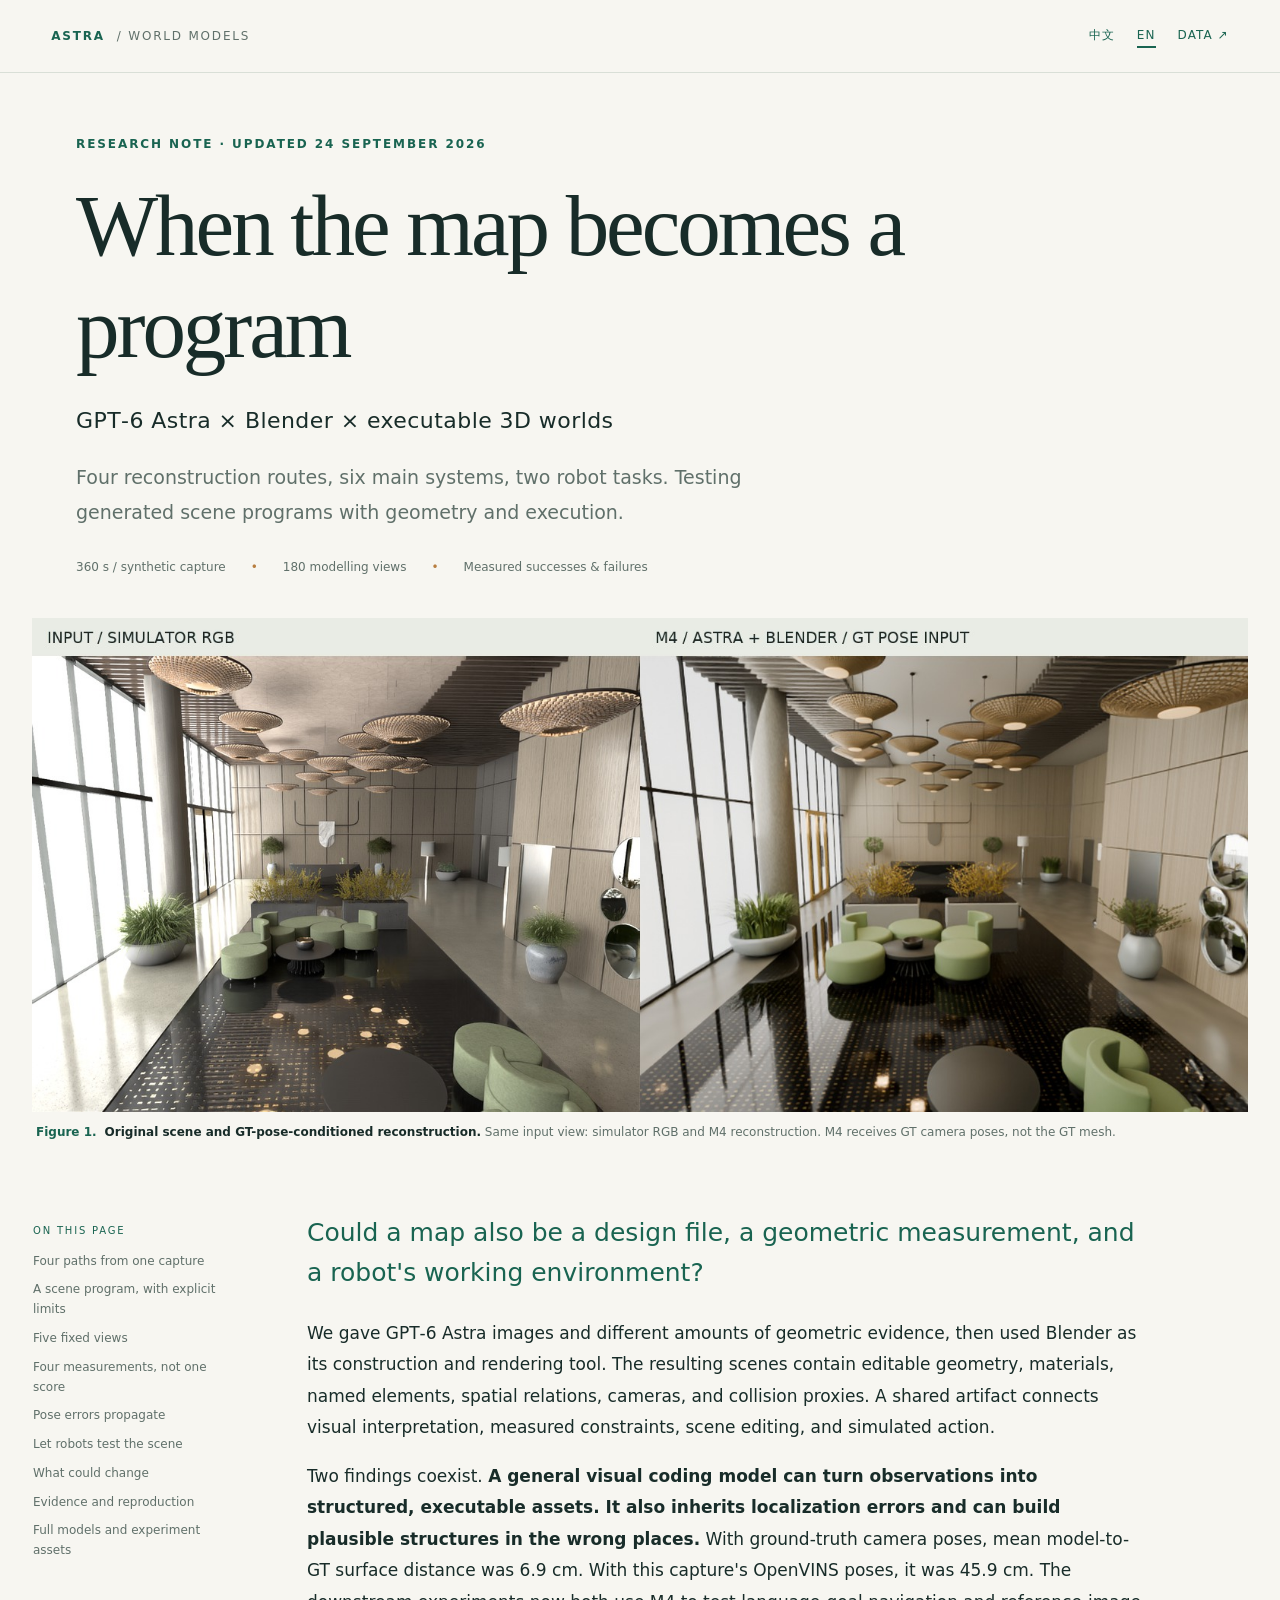
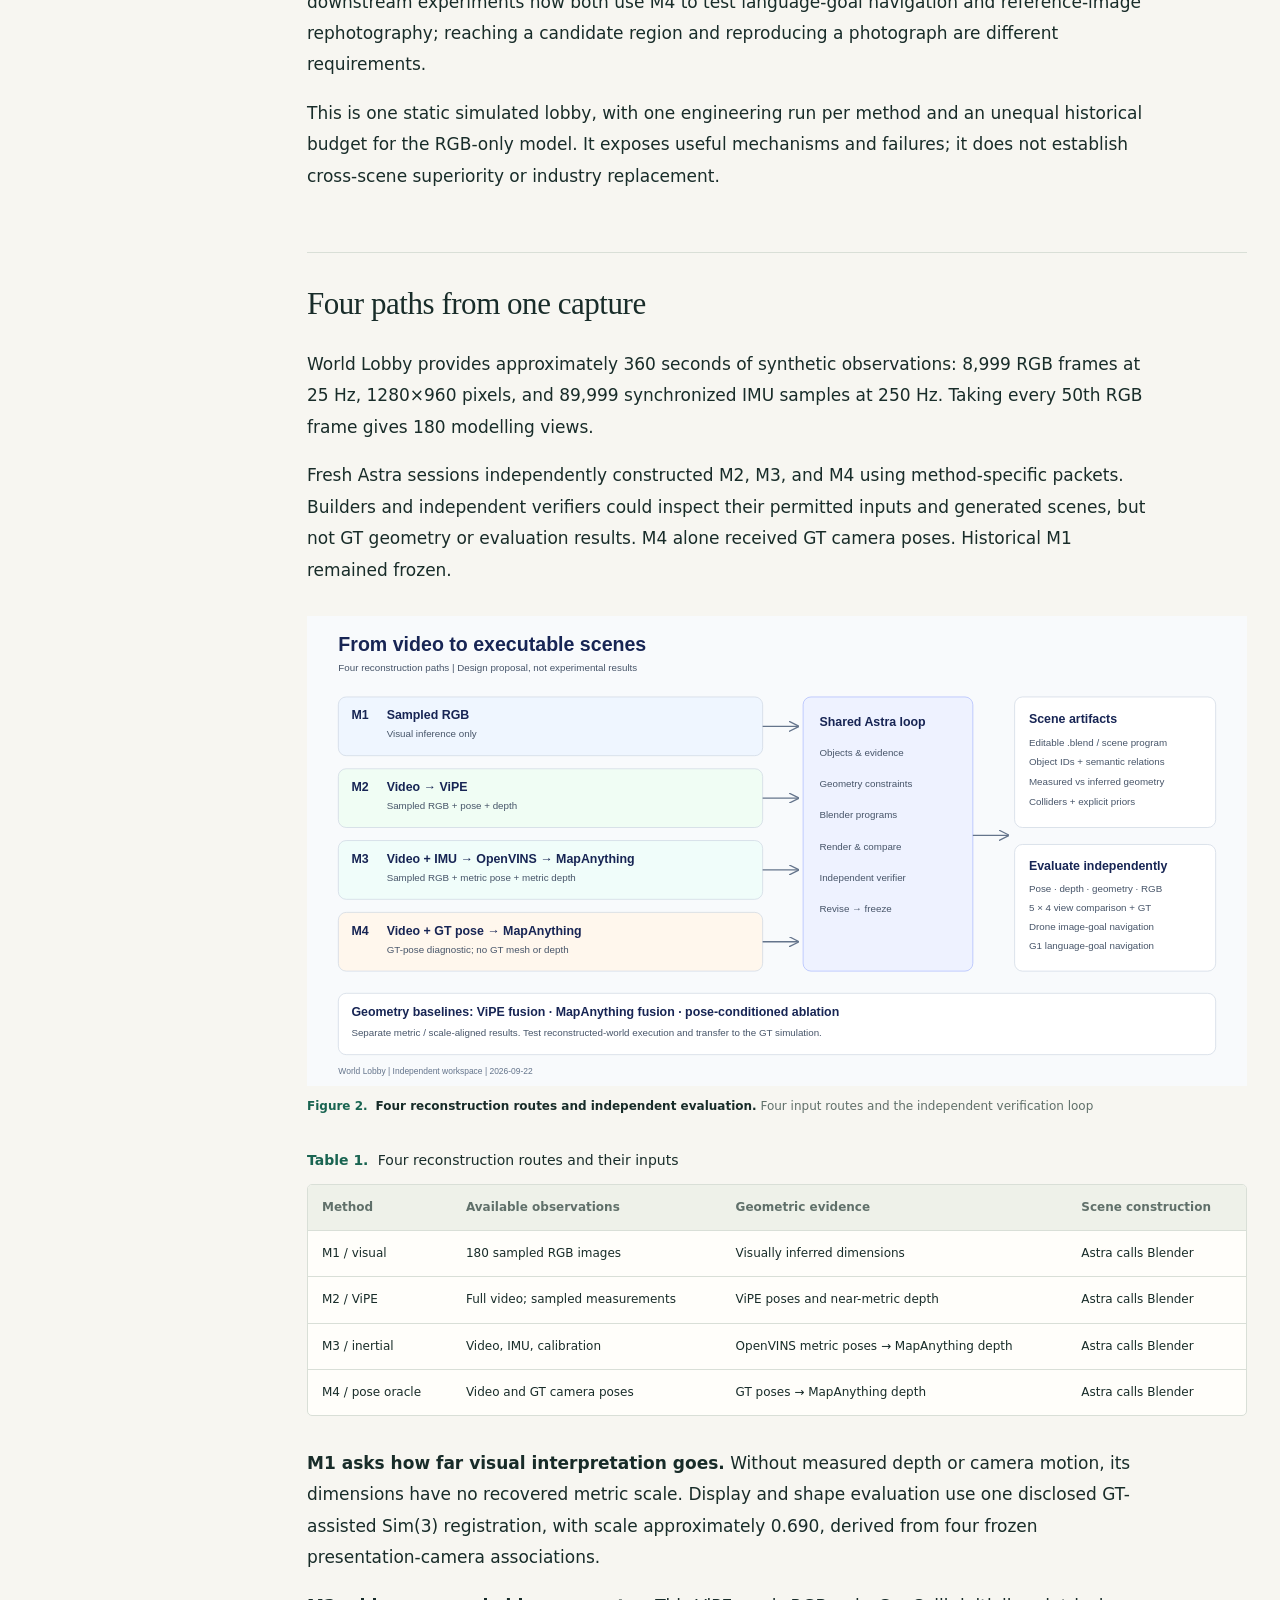
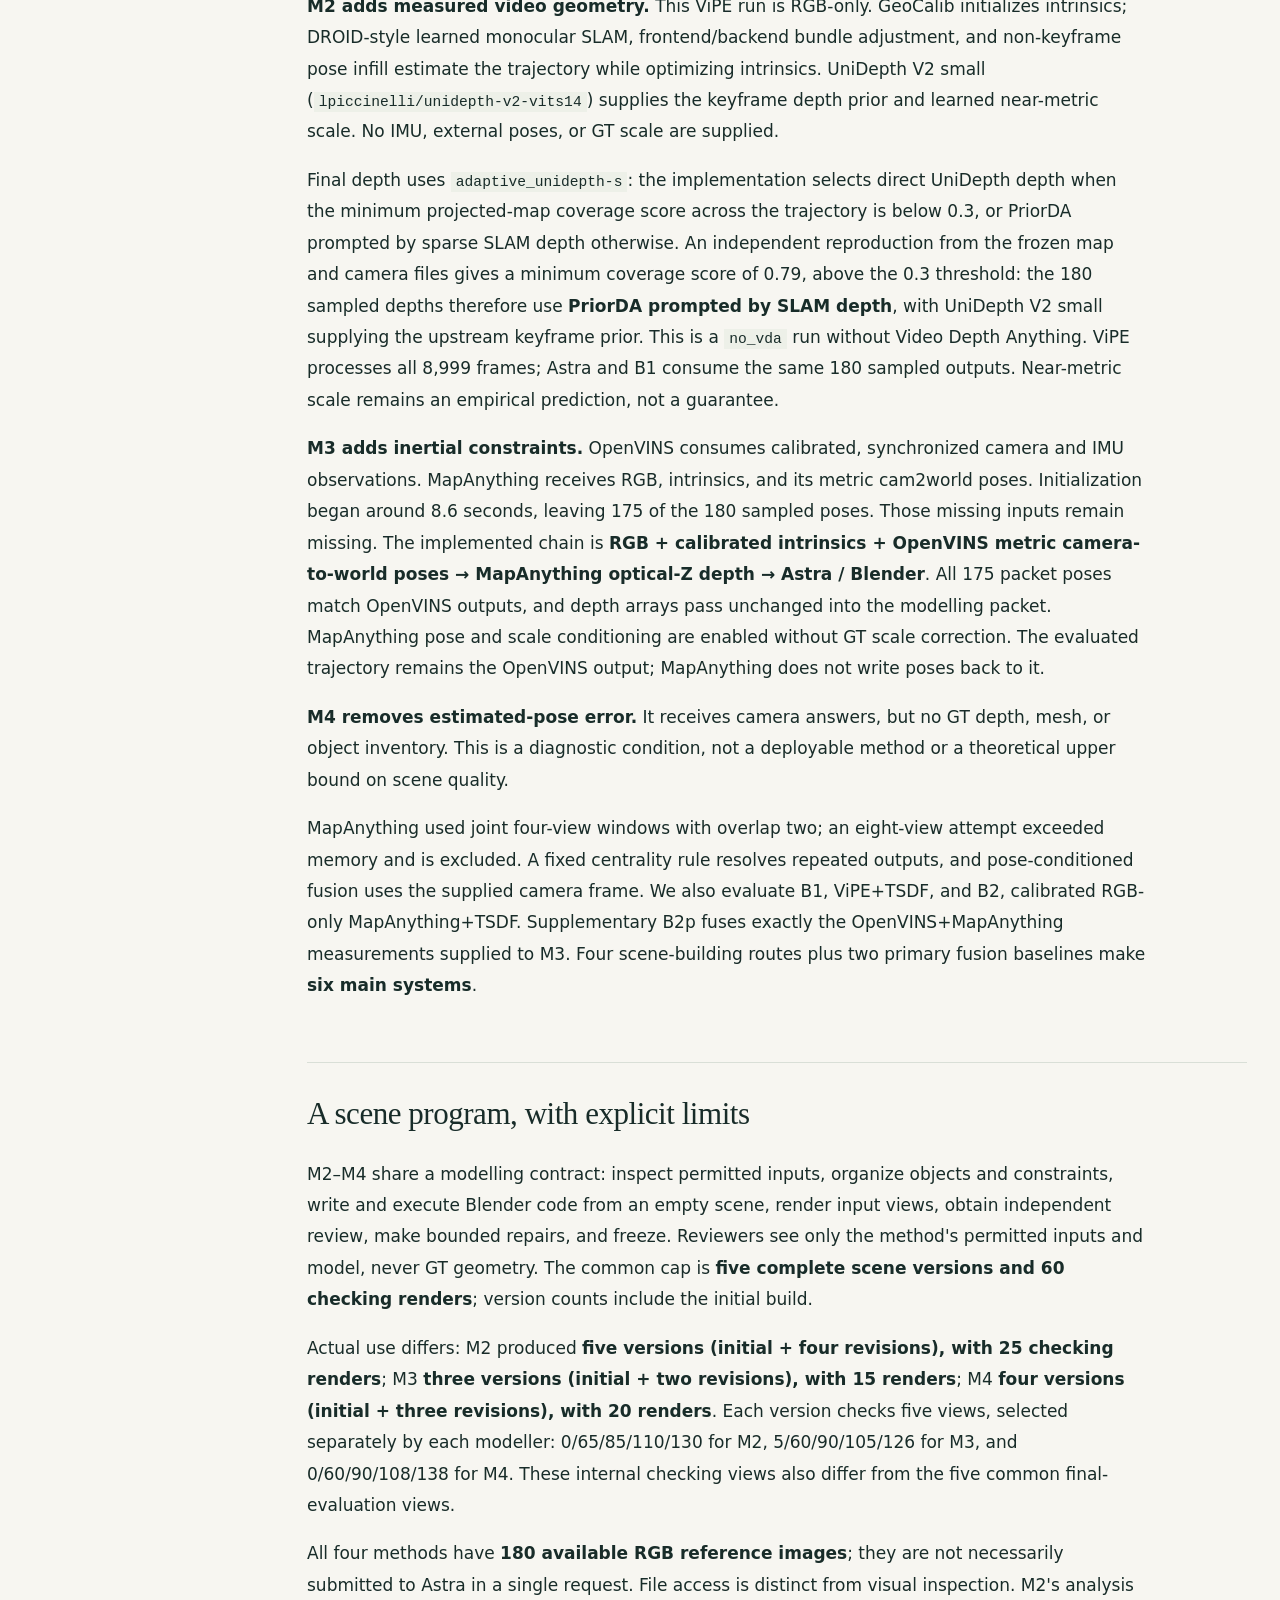
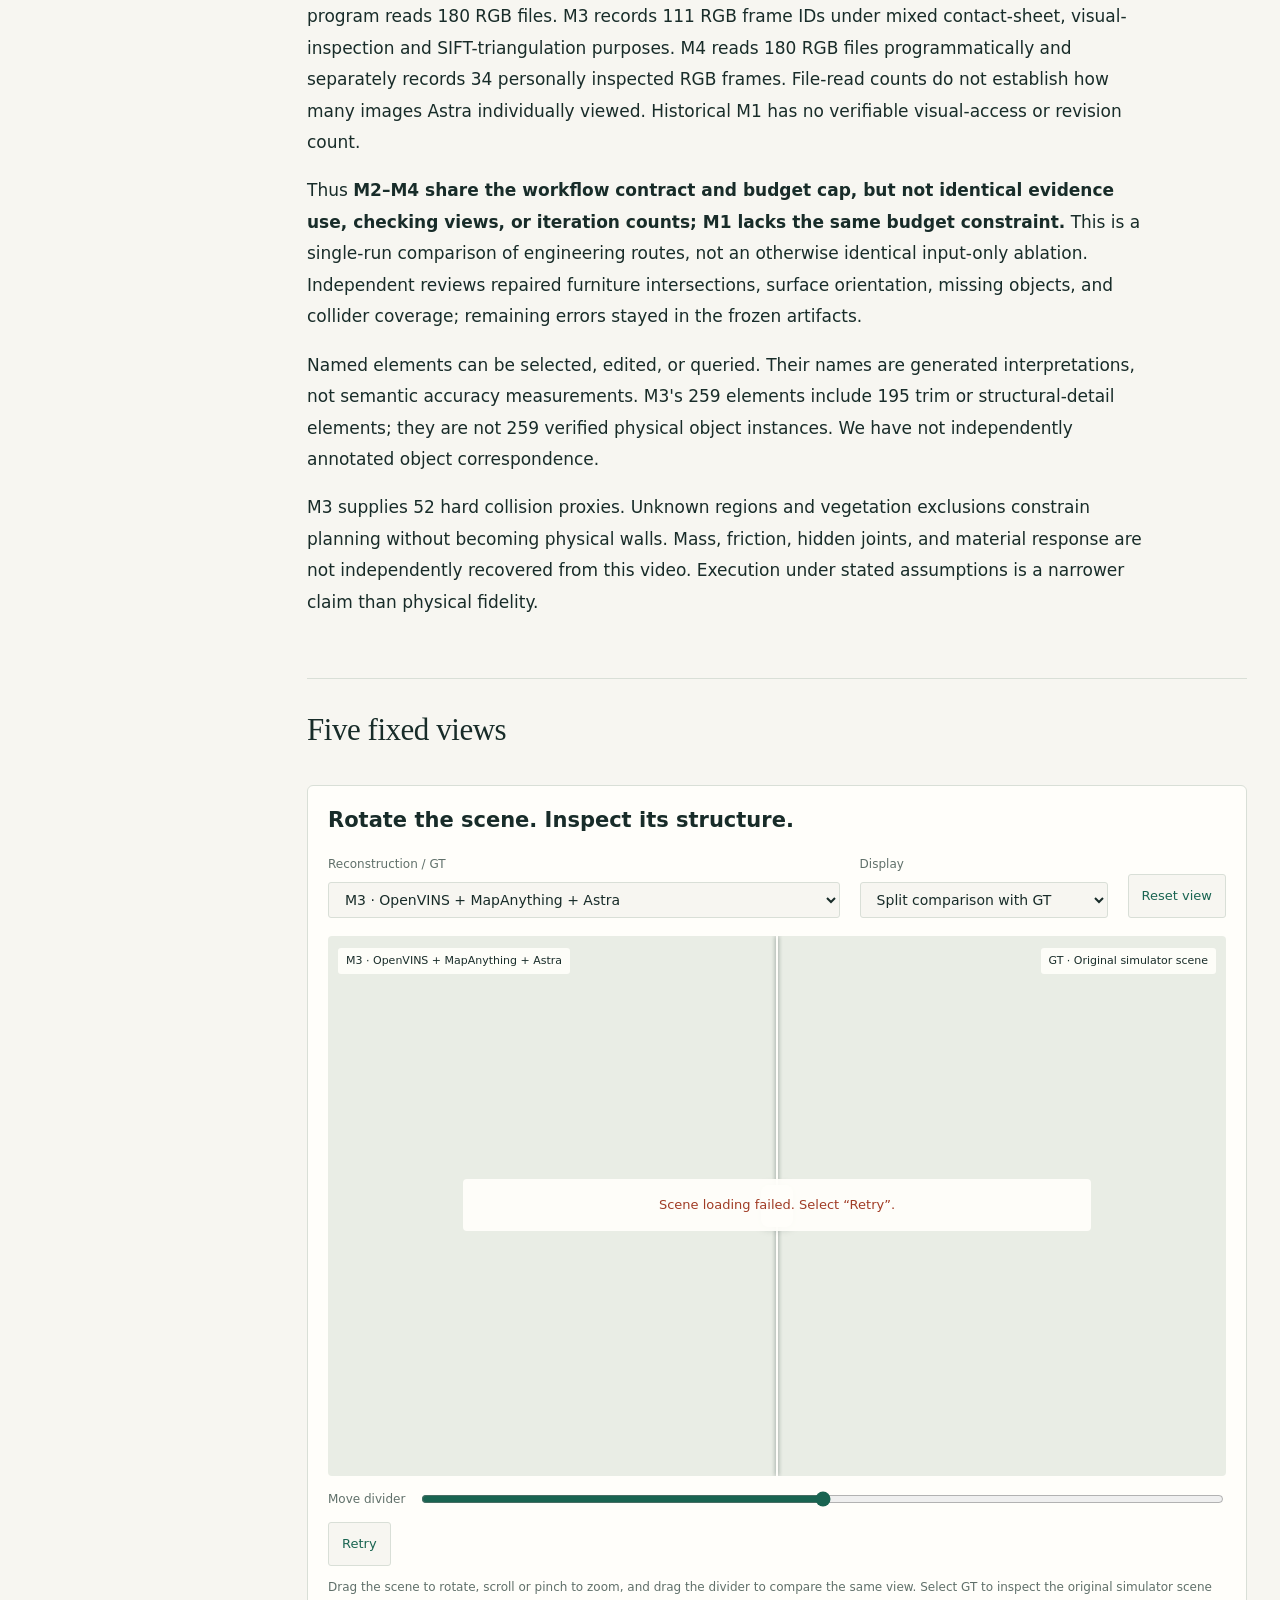
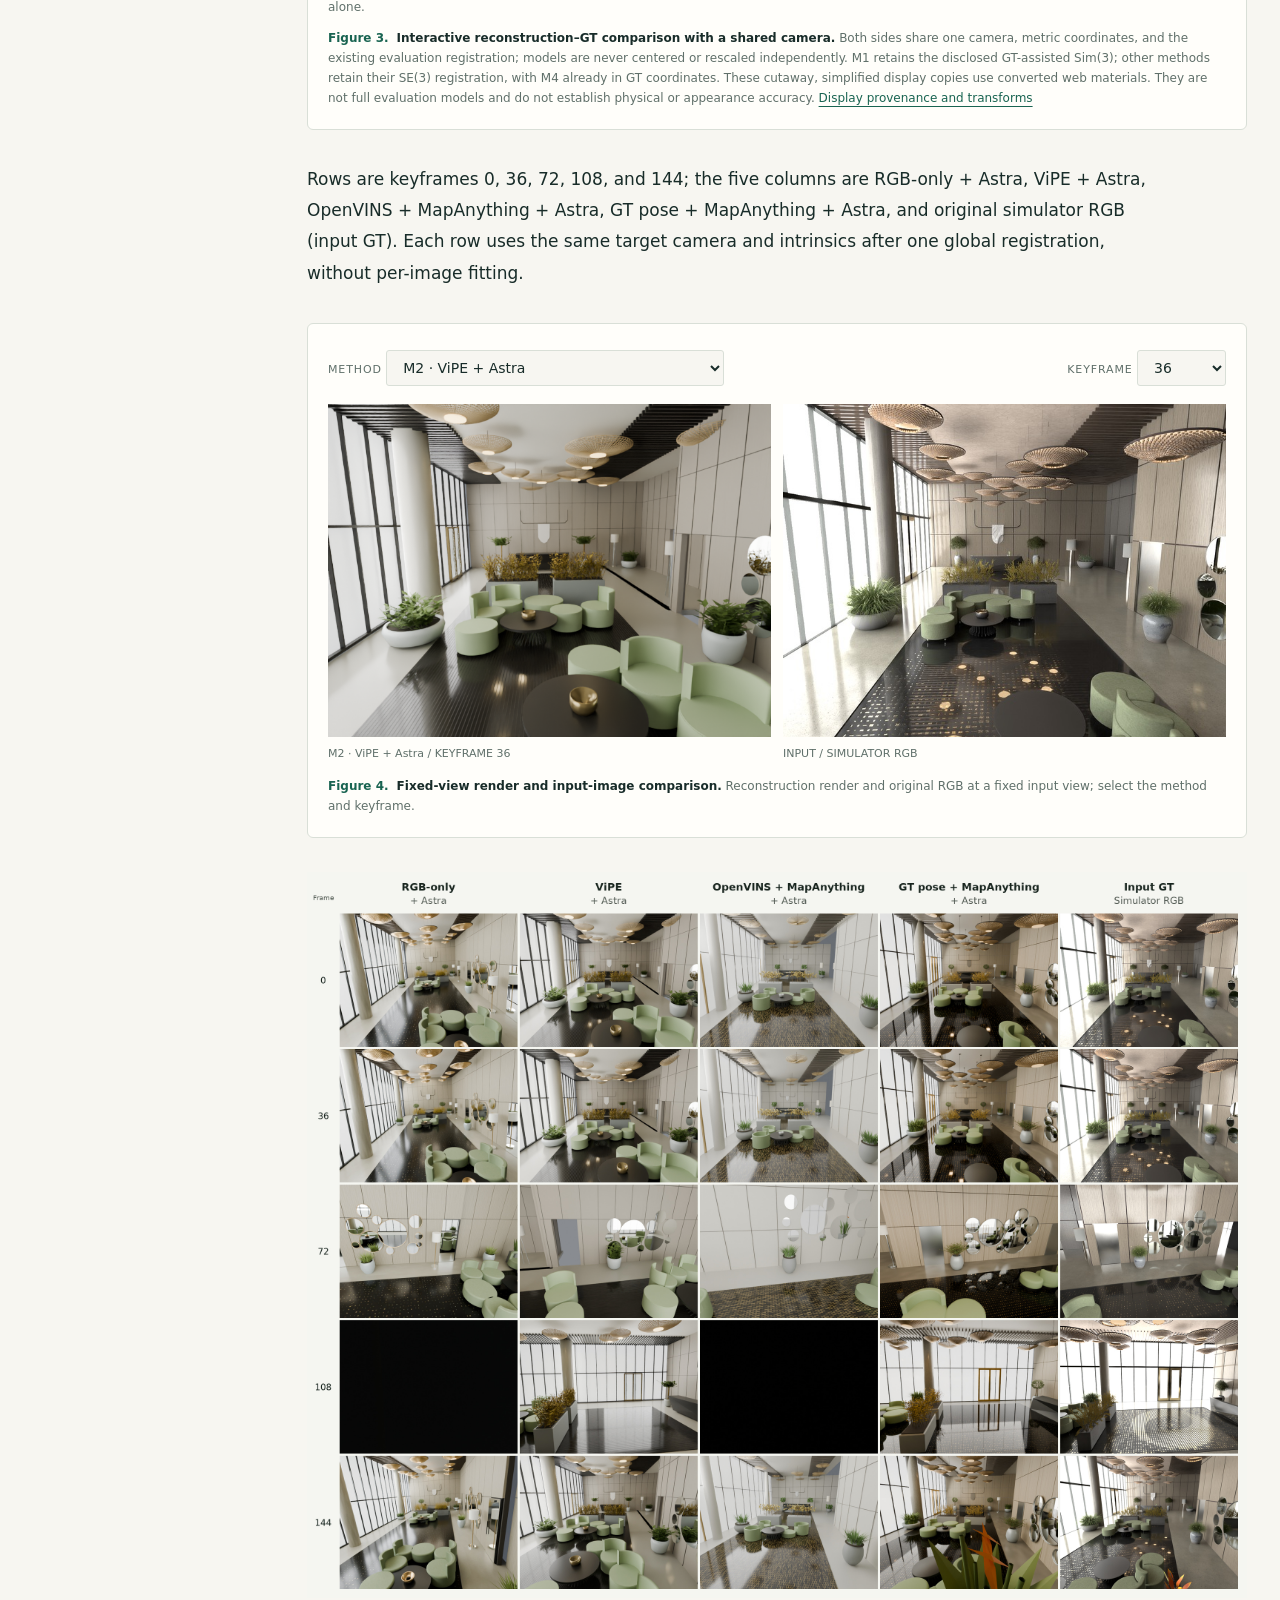
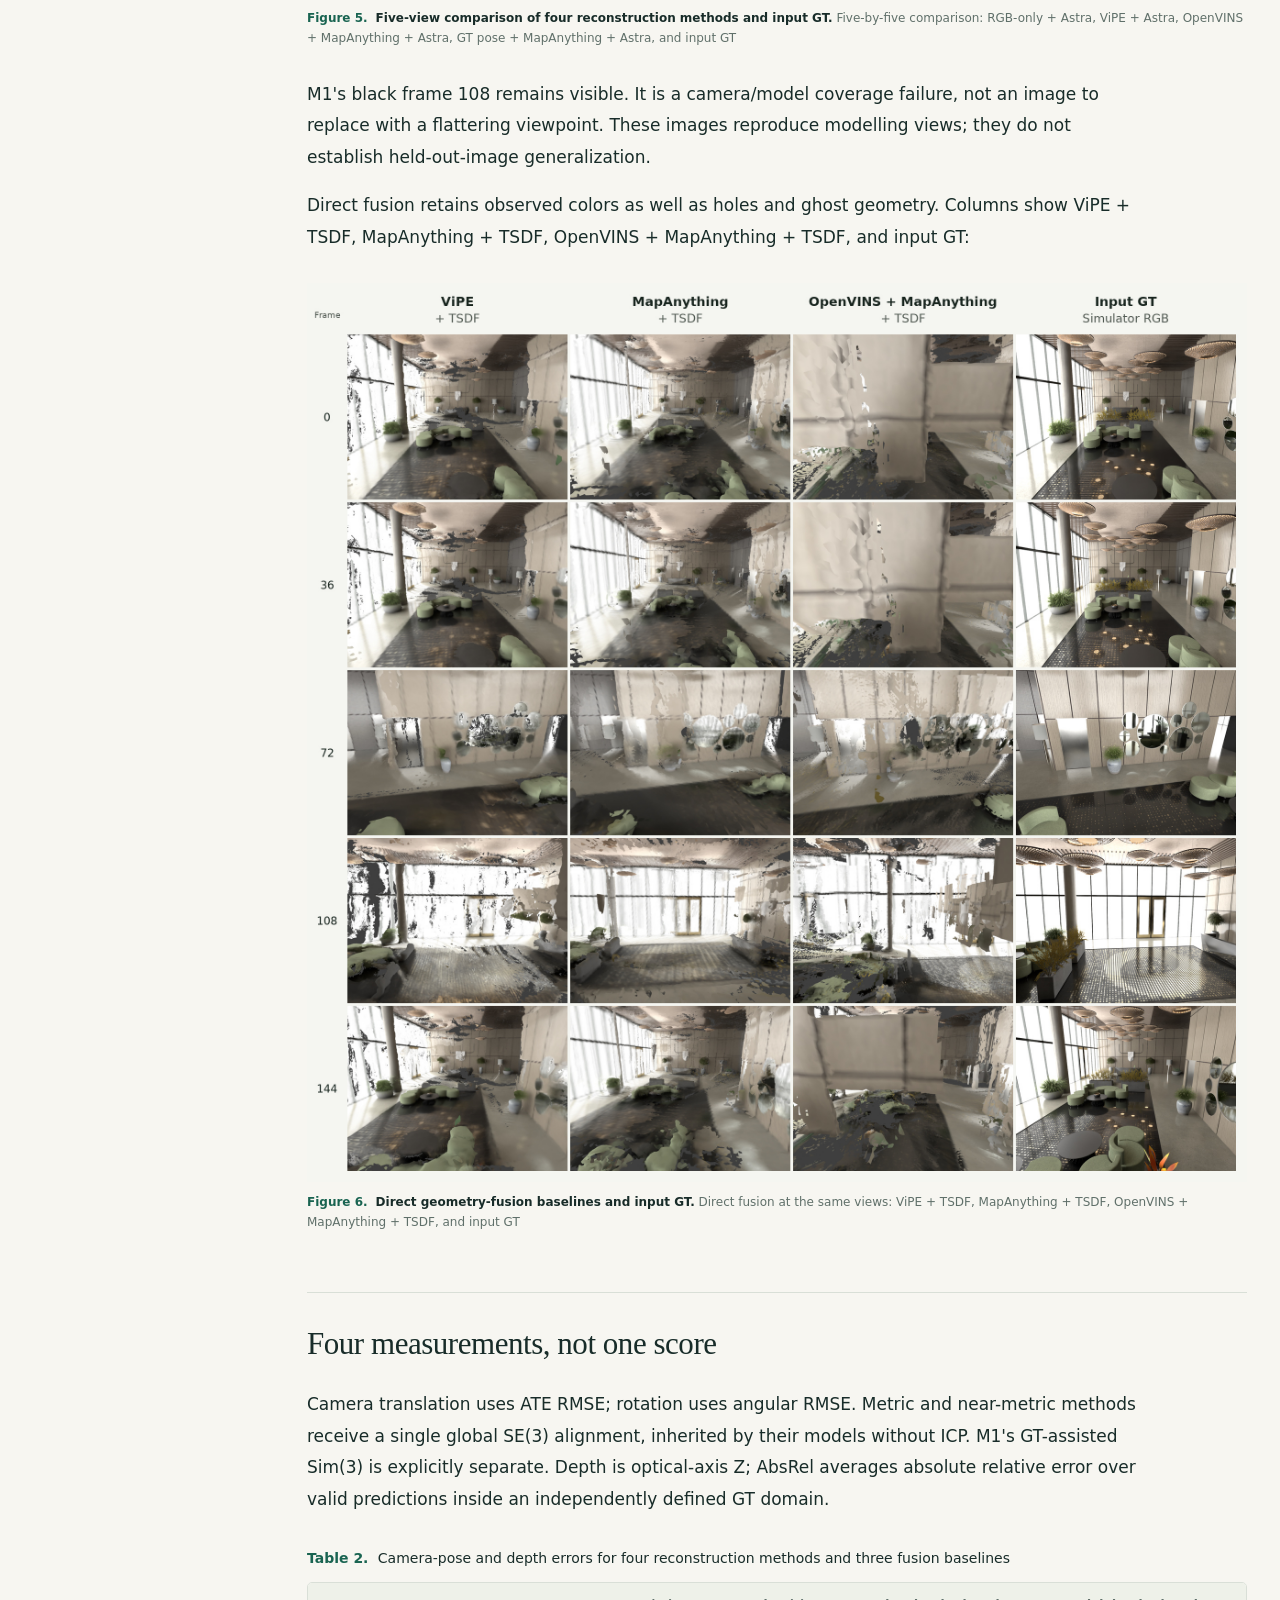
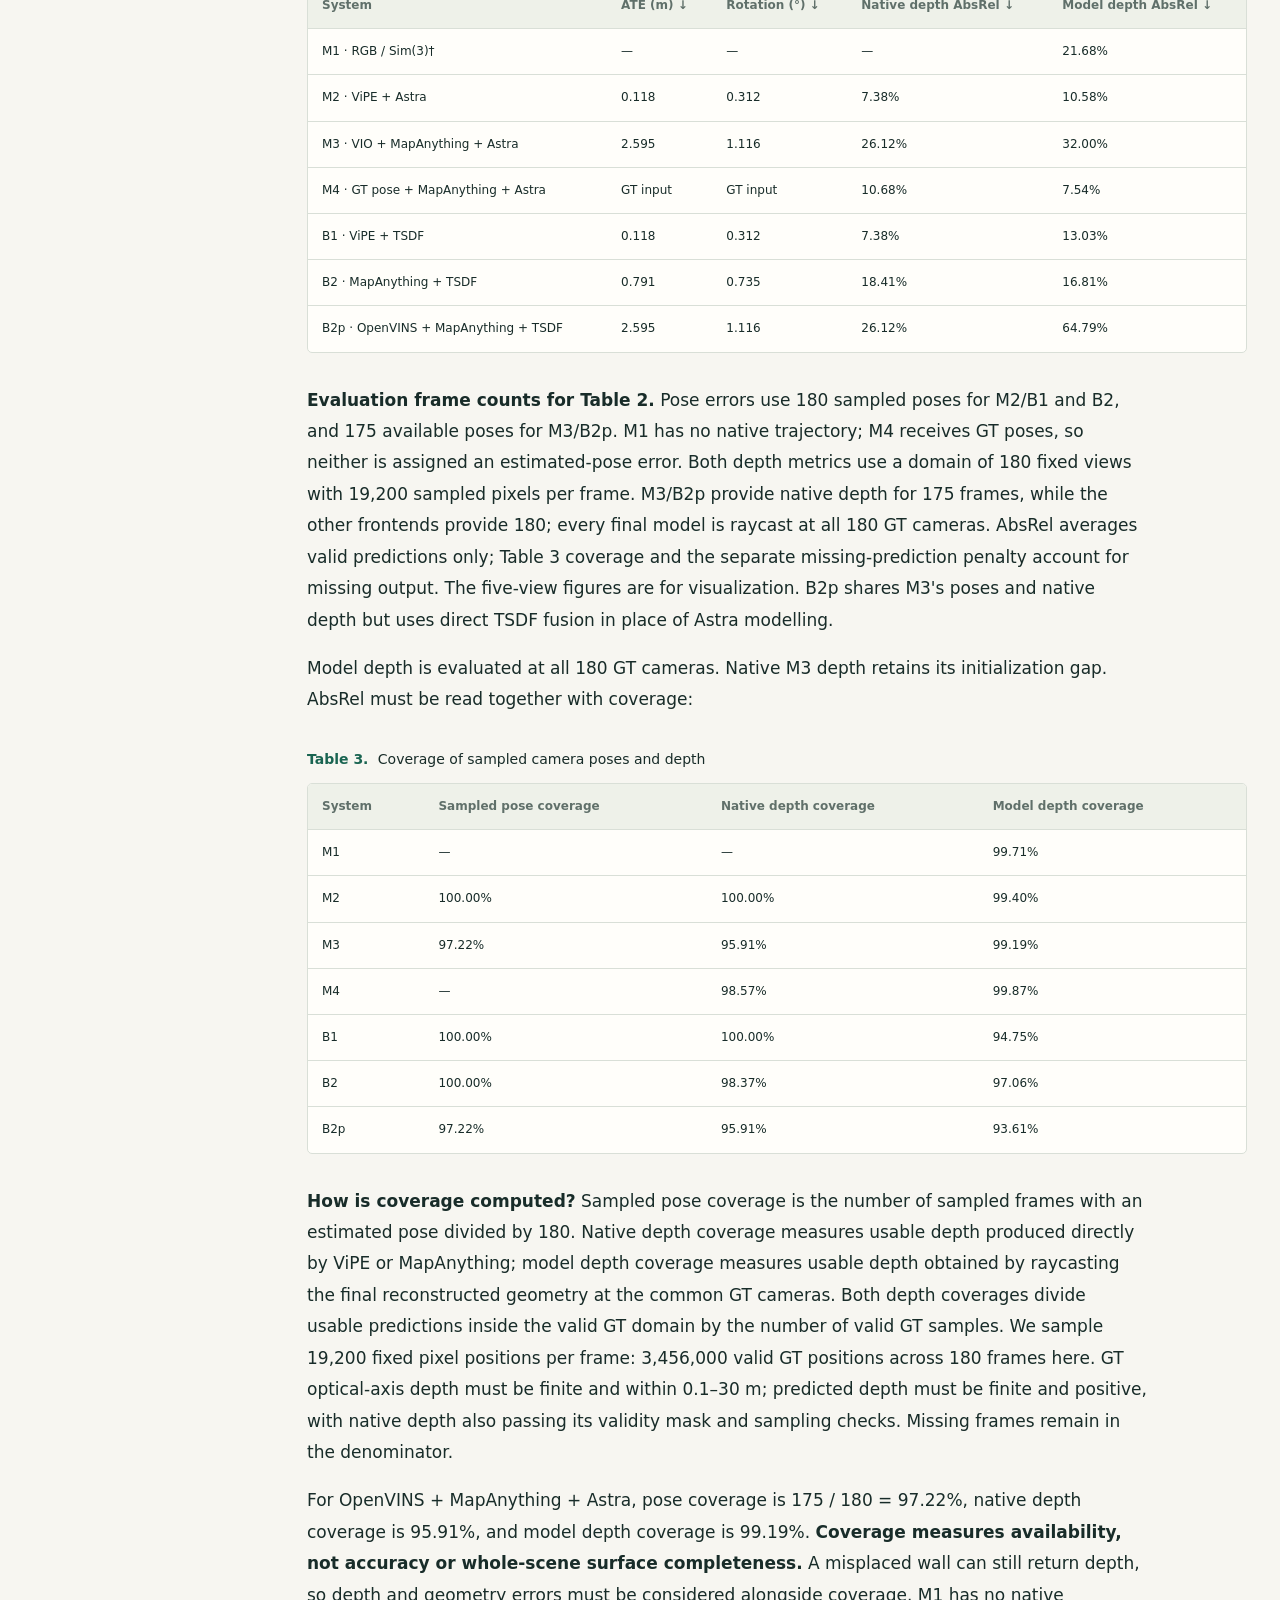
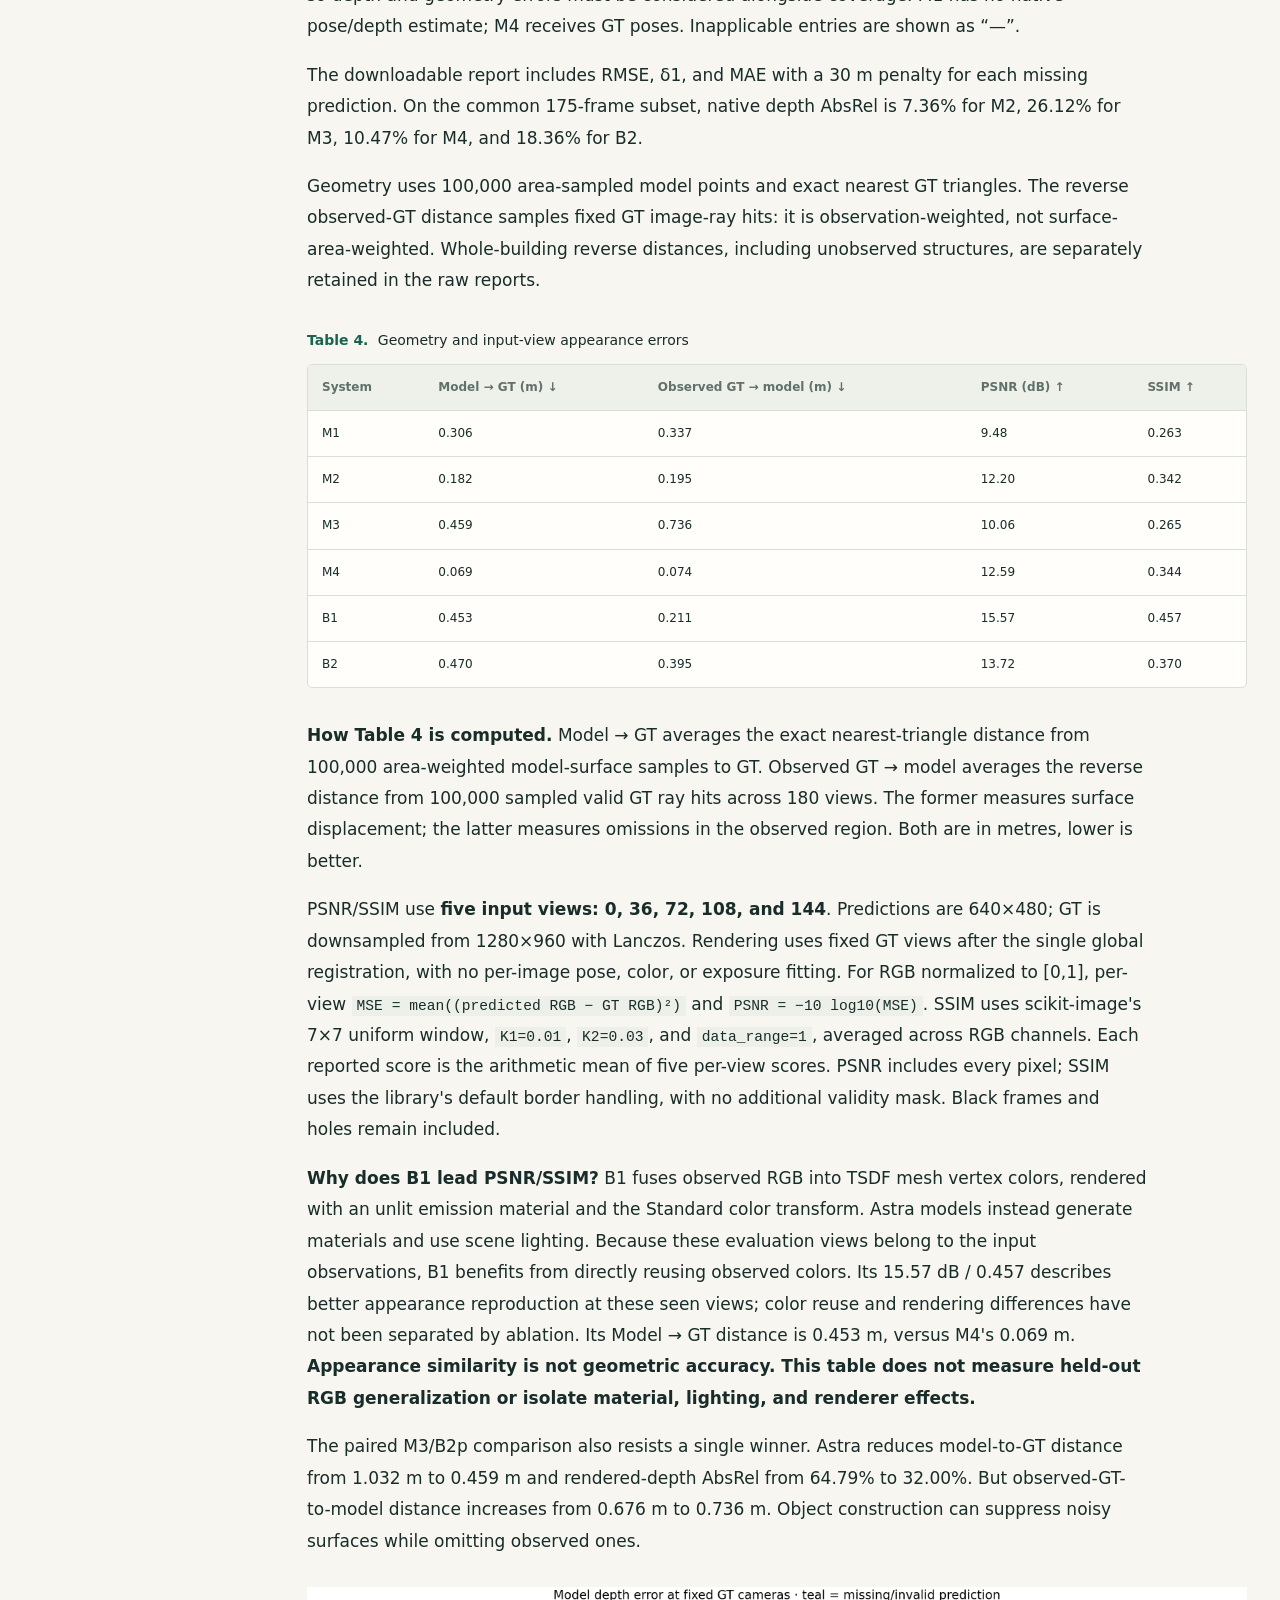
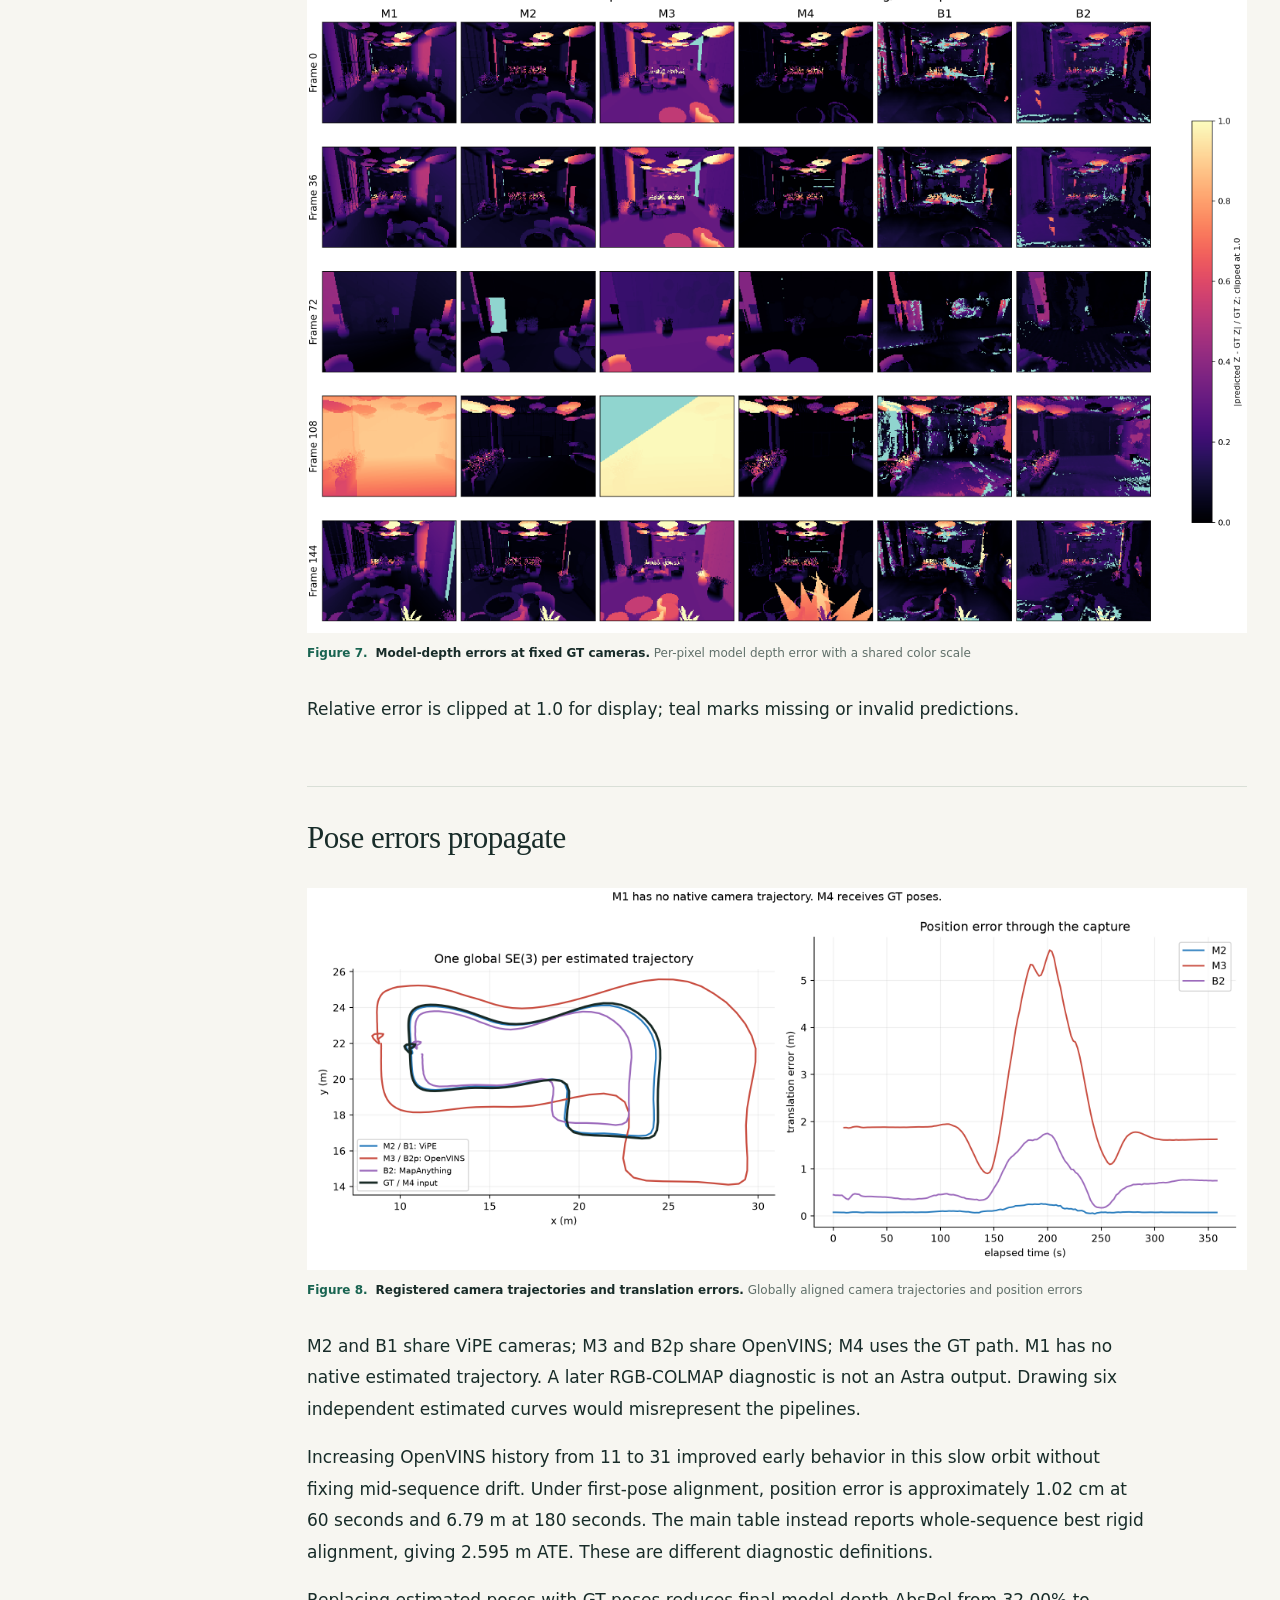
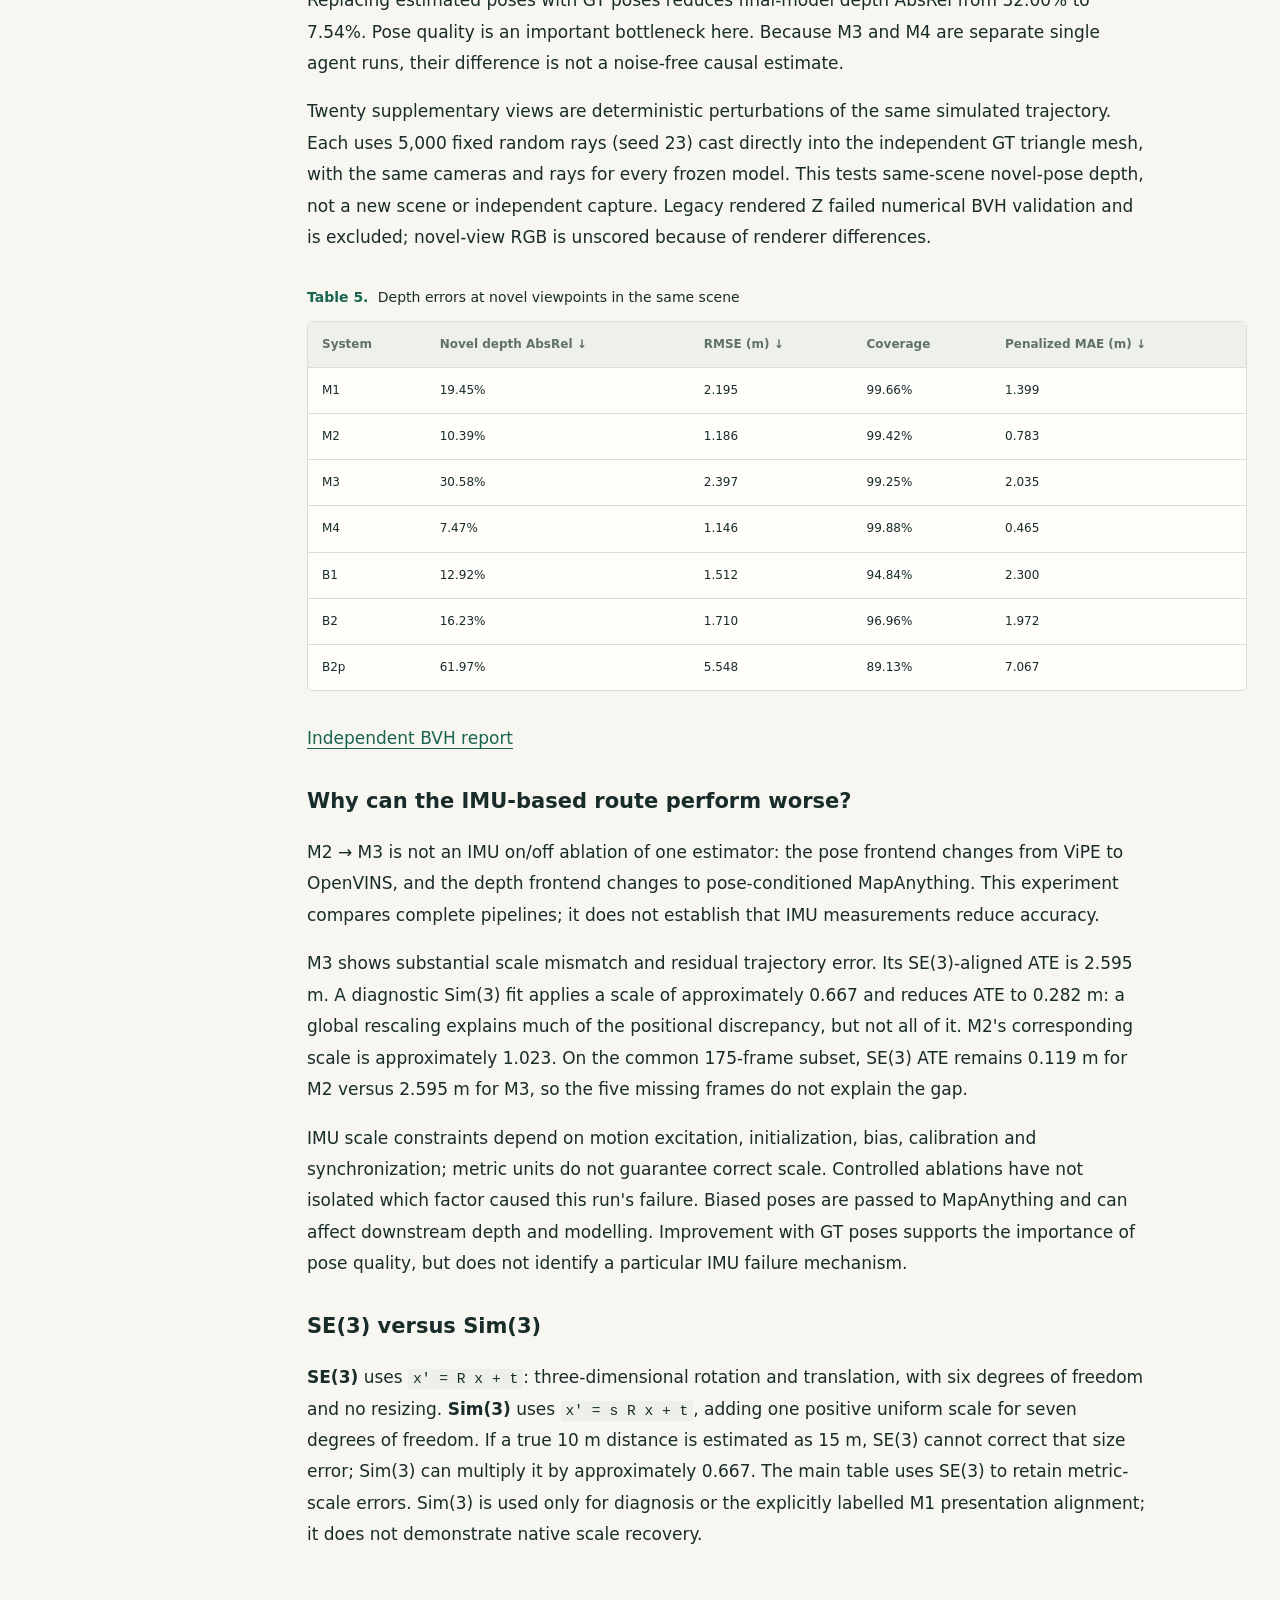
==== commit 2941edd4: "Run M4 robot experiments and add audited scene comparisons" ====
--- a/en.html
+++ b/en.html
@@ -1,13 +1,13 @@
-<!doctype html><html lang="en"><head><meta charset="utf-8"><meta name="viewport" content="width=device-width,initial-scale=1"><title>When the map becomes a program — Astra World Models</title><meta name="description" content="Four reconstruction routes, six main systems, two robot tasks. Testing generated scene programs with geometry and execution."><meta property="og:title" content="When the map becomes a program"><meta property="og:description" content="Four reconstruction routes, six main systems, two robot tasks. Testing generated scene programs with geometry and execution."><meta property="og:image" content="assets/hero.jpg"><link rel="stylesheet" href="style.css"><script type="module" src="vendor/model-viewer.min.js"></script></head><body><div class="reading-progress" id="progress"></div><nav><a class="brand" href="en.html">ASTRA <span>/ WORLD MODELS</span></a><div><a href="index.html" >中文</a><a href="en.html" aria-current="page">EN</a><a href="results/final_evaluation.json">DATA ↗</a></div></nav><header><p class="eyebrow">RESEARCH NOTE · 23 SEPTEMBER 2026</p><h1>When the map becomes a program</h1><p class="subtitle">GPT‑6 Astra × Blender × executable 3D worlds</p><p class="lead">Four reconstruction routes, six main systems, two robot tasks. Testing generated scene programs with geometry and execution.</p><div class="meta"><span>360 s / synthetic capture</span><span>180 modelling views</span><span>Measured successes & failures</span></div></header><figure class="hero"><img src="assets/hero.jpg" alt="Original simulator image beside the Astra M4 reconstruction"><figcaption>Same input view: simulator RGB and M4 reconstruction. M4 receives GT camera poses, not the GT mesh.</figcaption></figure><div class="layout"><aside class="toc"><p>ON THIS PAGE</p><ul><li><a href="#four-paths-from-one-capture">Four paths from one capture</a></li><li><a href="#a-scene-program-with-explicit-limits">A scene program, with explicit limits</a></li><li><a href="#five-fixed-views">Five fixed views</a></li><li><a href="#four-measurements-not-one-score">Four measurements, not one score</a></li><li><a href="#pose-errors-propagate">Pose errors propagate</a></li><li><a href="#put-the-scene-to-work">Put the scene to work</a></li><li><a href="#what-could-change">What could change</a></li><li><a href="#evidence-and-reproduction">Evidence and reproduction</a></li><li><a href="#assets">Full models and experiment assets</a></li></ul></aside><main><article>
+<!doctype html><html lang="en"><head><meta charset="utf-8"><meta name="viewport" content="width=device-width,initial-scale=1"><title>When the map becomes a program — Astra World Models</title><meta name="description" content="Four reconstruction routes, six main systems, two robot tasks. Testing generated scene programs with geometry and execution."><meta property="og:title" content="When the map becomes a program"><meta property="og:description" content="Four reconstruction routes, six main systems, two robot tasks. Testing generated scene programs with geometry and execution."><meta property="og:image" content="assets/hero.jpg"><link rel="stylesheet" href="style.css"><script type="importmap">{"imports":{"three":"./vendor/three/three.module.js"}}</script><script type="module" src="scene-compare.js"></script></head><body><div class="reading-progress" id="progress"></div><nav><a class="brand" href="en.html">ASTRA <span>/ WORLD MODELS</span></a><div><a href="index.html" >中文</a><a href="en.html" aria-current="page">EN</a><a href="results/final_evaluation.json">DATA ↗</a></div></nav><header><p class="eyebrow">RESEARCH NOTE · UPDATED 24 SEPTEMBER 2026</p><h1>When the map becomes a program</h1><p class="subtitle">GPT‑6 Astra × Blender × executable 3D worlds</p><p class="lead">Four reconstruction routes, six main systems, two robot tasks. Testing generated scene programs with geometry and execution.</p><div class="meta"><span>360 s / synthetic capture</span><span>180 modelling views</span><span>Measured successes & failures</span></div></header><figure class="hero" id="figure-1" data-figure-number="1" aria-labelledby="figure-1-title"><img src="assets/hero.jpg" alt="Original simulator image beside the Astra M4 reconstruction"><figcaption id="figure-1-title"><span class="figure-number">Figure 1.</span> <span class="figure-title">Original scene and GT-pose-conditioned reconstruction.</span> Same input view: simulator RGB and M4 reconstruction. M4 receives GT camera poses, not the GT mesh.</figcaption></figure><div class="layout"><aside class="toc"><p>ON THIS PAGE</p><ul><li><a href="#four-paths-from-one-capture">Four paths from one capture</a></li><li><a href="#a-scene-program-with-explicit-limits">A scene program, with explicit limits</a></li><li><a href="#five-fixed-views">Five fixed views</a></li><li><a href="#four-measurements-not-one-score">Four measurements, not one score</a></li><li><a href="#pose-errors-propagate">Pose errors propagate</a></li><li><a href="#let-robots-test-the-scene">Let robots test the scene</a></li><li><a href="#what-could-change">What could change</a></li><li><a href="#evidence-and-reproduction">Evidence and reproduction</a></li><li><a href="#assets">Full models and experiment assets</a></li></ul></aside><main><article>
 
 <p>Could a map also be a design file, a geometric measurement, and a robot's working environment?</p>
 <p>We gave GPT‑6 Astra images and different amounts of geometric evidence, then used Blender as its construction and rendering tool. The resulting scenes contain editable geometry, materials, named elements, spatial relations, cameras, and collision proxies. A shared artifact connects visual interpretation, measured constraints, scene editing, and simulated action.</p>
-<p>Two findings coexist. <strong>A general visual coding model can turn observations into structured, executable assets. It also inherits localization errors and can build plausible structures in the wrong places.</strong> With ground-truth camera poses, mean model-to-GT surface distance was 6.9 cm. With this capture's OpenVINS poses, it was 45.9 cm. The latter scene supported some G1 navigation, but no accurate drone rephotography.</p>
+<p>Two findings coexist. <strong>A general visual coding model can turn observations into structured, executable assets. It also inherits localization errors and can build plausible structures in the wrong places.</strong> With ground-truth camera poses, mean model-to-GT surface distance was 6.9 cm. With this capture's OpenVINS poses, it was 45.9 cm. The downstream experiments now both use M4 to test language-goal navigation and reference-image rephotography; reaching a candidate region and reproducing a photograph are different requirements.</p>
 <p>This is one static simulated lobby, with one engineering run per method and an unequal historical budget for the RGB-only model. It exposes useful mechanisms and failures; it does not establish cross-scene superiority or industry replacement.</p>
 <h2 id="four-paths-from-one-capture">Four paths from one capture</h2>
 <p>World Lobby provides approximately 360 seconds of synthetic observations: 8,999 RGB frames at 25 Hz, 1280×960 pixels, and 89,999 synchronized IMU samples at 250 Hz. Taking every 50th RGB frame gives 180 modelling views.</p>
 <p>Fresh Astra sessions independently constructed M2, M3, and M4 using method-specific packets. Builders and independent verifiers could inspect their permitted inputs and generated scenes, but not GT geometry or evaluation results. M4 alone received GT camera poses. Historical M1 remained frozen.</p>
-<figure><a href="figures/methods_plan.svg"><img loading="lazy" src="figures/methods_plan.svg" alt="Four input routes and the independent verification loop"></a><figcaption>Four input routes and the independent verification loop</figcaption></figure>
+<figure id="figure-2" data-figure-number="2" aria-labelledby="figure-2-title"><a href="figures/methods_plan.svg"><img loading="lazy" src="figures/methods_plan.svg" alt="Four input routes and the independent verification loop"></a><figcaption id="figure-2-title"><span class="figure-number">Figure 2.</span> <span class="figure-title">Four reconstruction routes and independent evaluation.</span> Four input routes and the independent verification loop</figcaption></figure>
 <figure class="table-figure" id="table-1"><figcaption id="table-1-title"><span class="table-number">Table 1.</span> Four reconstruction routes and their inputs</figcaption><div class="table-scroll"><table aria-labelledby="table-1-title">
 <thead>
 <tr>
@@ -45,23 +45,27 @@
 </tbody>
 </table></div></figure>
 <p><strong>M1 asks how far visual interpretation goes.</strong> Without measured depth or camera motion, its dimensions have no recovered metric scale. Display and shape evaluation use one disclosed GT-assisted Sim(3) registration, with scale approximately 0.690, derived from four frozen presentation-camera associations.</p>
-<p><strong>M2 adds measured video geometry.</strong> ViPE produced cameras and depth for all 8,999 frames; Astra used the corresponding sampled outputs. Near-metric depth is an empirical prediction, not a scale guarantee.</p>
-<p><strong>M3 adds inertial constraints.</strong> OpenVINS consumes calibrated, synchronized camera and IMU observations. MapAnything receives RGB, intrinsics, and its metric cam2world poses. Initialization began around 8.6 seconds, leaving 175 of the 180 sampled poses. Those missing inputs remain missing.</p>
+<p><strong>M2 adds measured video geometry.</strong> This ViPE run is RGB-only. GeoCalib initializes intrinsics; DROID-style learned monocular SLAM, frontend/backend bundle adjustment, and non-keyframe pose infill estimate the trajectory while optimizing intrinsics. UniDepth V2 small (<code>lpiccinelli/unidepth-v2-vits14</code>) supplies the keyframe depth prior and learned near-metric scale. No IMU, external poses, or GT scale are supplied.</p>
+<p>Final depth uses <code>adaptive_unidepth-s</code>: the implementation selects direct UniDepth depth when the minimum projected-map coverage score across the trajectory is below 0.3, or PriorDA prompted by sparse SLAM depth otherwise. An independent reproduction from the frozen map and camera files gives a minimum coverage score of 0.79, above the 0.3 threshold: the 180 sampled depths therefore use <strong>PriorDA prompted by SLAM depth</strong>, with UniDepth V2 small supplying the upstream keyframe prior. This is a <code>no_vda</code> run without Video Depth Anything. ViPE processes all 8,999 frames; Astra and B1 consume the same 180 sampled outputs. Near-metric scale remains an empirical prediction, not a guarantee.</p>
+<p><strong>M3 adds inertial constraints.</strong> OpenVINS consumes calibrated, synchronized camera and IMU observations. MapAnything receives RGB, intrinsics, and its metric cam2world poses. Initialization began around 8.6 seconds, leaving 175 of the 180 sampled poses. Those missing inputs remain missing. The implemented chain is <strong>RGB + calibrated intrinsics + OpenVINS metric camera-to-world poses → MapAnything optical-Z depth → Astra / Blender</strong>. All 175 packet poses match OpenVINS outputs, and depth arrays pass unchanged into the modelling packet. MapAnything pose and scale conditioning are enabled without GT scale correction. The evaluated trajectory remains the OpenVINS output; MapAnything does not write poses back to it.</p>
 <p><strong>M4 removes estimated-pose error.</strong> It receives camera answers, but no GT depth, mesh, or object inventory. This is a diagnostic condition, not a deployable method or a theoretical upper bound on scene quality.</p>
 <p>MapAnything used joint four-view windows with overlap two; an eight-view attempt exceeded memory and is excluded. A fixed centrality rule resolves repeated outputs, and pose-conditioned fusion uses the supplied camera frame. We also evaluate B1, ViPE+TSDF, and B2, calibrated RGB-only MapAnything+TSDF. Supplementary B2p fuses exactly the OpenVINS+MapAnything measurements supplied to M3. Four scene-building routes plus two primary fusion baselines make <strong>six main systems</strong>.</p>
 <h2 id="a-scene-program-with-explicit-limits">A scene program, with explicit limits</h2>
-<p>The common loop is inspect, inventory, constrain, code, execute, render, review, and revise. New runs allow at most five revisions and 60 inspection renders; M2, M3, and M4 used 25, 15, and 20 renders respectively. Independent reviews led to repairs of furniture intersections, surface orientation, missing objects, and collider coverage. Remaining position and detail errors stayed in the frozen artifacts.</p>
+<p>M2–M4 share a modelling contract: inspect permitted inputs, organize objects and constraints, write and execute Blender code from an empty scene, render input views, obtain independent review, make bounded repairs, and freeze. Reviewers see only the method's permitted inputs and model, never GT geometry. The common cap is <strong>five complete scene versions and 60 checking renders</strong>; version counts include the initial build.</p>
+<p>Actual use differs: M2 produced <strong>five versions (initial + four revisions), with 25 checking renders</strong>; M3 <strong>three versions (initial + two revisions), with 15 renders</strong>; M4 <strong>four versions (initial + three revisions), with 20 renders</strong>. Each version checks five views, selected separately by each modeller: 0/65/85/110/130 for M2, 5/60/90/105/126 for M3, and 0/60/90/108/138 for M4. These internal checking views also differ from the five common final-evaluation views.</p>
+<p>All four methods have <strong>180 available RGB reference images</strong>; they are not necessarily submitted to Astra in a single request. File access is distinct from visual inspection. M2's analysis program reads 180 RGB files. M3 records 111 RGB frame IDs under mixed contact-sheet, visual-inspection and SIFT-triangulation purposes. M4 reads 180 RGB files programmatically and separately records 34 personally inspected RGB frames. File-read counts do not establish how many images Astra individually viewed. Historical M1 has no verifiable visual-access or revision count.</p>
+<p>Thus <strong>M2–M4 share the workflow contract and budget cap, but not identical evidence use, checking views, or iteration counts; M1 lacks the same budget constraint.</strong> This is a single-run comparison of engineering routes, not an otherwise identical input-only ablation. Independent reviews repaired furniture intersections, surface orientation, missing objects, and collider coverage; remaining errors stayed in the frozen artifacts.</p>
 <p>Named elements can be selected, edited, or queried. Their names are generated interpretations, not semantic accuracy measurements. M3's 259 elements include 195 trim or structural-detail elements; they are not 259 verified physical object instances. We have not independently annotated object correspondence.</p>
 <p>M3 supplies 52 hard collision proxies. Unknown regions and vegetation exclusions constrain planning without becoming physical walls. Mass, friction, hidden joints, and material response are not independently recovered from this video. Execution under stated assumptions is a narrower claim than physical fidelity.</p>
-<aside class="model-panel"><div class="controlrow"><h3>Rotate the scene. Inspect its structure.</h3><label>MODEL <select id="model-select"><option>M2</option><option selected>M3</option><option>M4</option></select></label></div><model-viewer id="scene-viewer" src="assets/M3_cutaway.glb" alt="Frozen M3 scene, presentation cutaway" camera-controls touch-action="pan-y" shadow-intensity="0.3" exposure="1" environment-image="neutral" camera-orbit="-30deg 48deg 85%" interaction-prompt="none" loading="lazy"></model-viewer><p class="caption">Display copies remove walls, windows, doors, and ceilings for inspection. Evaluation and physics use complete frozen scenes. Object labels and physical properties remain declared assumptions. <a href="assets/cutaway_provenance.json">Provenance</a></p></aside><h2 id="five-fixed-views">Five fixed views</h2>
+<h2 id="five-fixed-views">Five fixed views</h2><figure class="scene-comparison" id="scene-comparison" data-state="idle" data-figure-number="3" aria-labelledby="figure-3-title"><span id="figure-3" class="figure-anchor"></span><h3>Rotate the scene. Inspect its structure.</h3><div class="scene-toolbar"><label class="method-control">Reconstruction / GT<select id="model-select"><option value="M1">M1 · RGB-only + Astra</option><option value="M2">M2 · ViPE + Astra</option><option value="M3" selected>M3 · OpenVINS + MapAnything + Astra</option><option value="M4">M4 · GT pose + MapAnything + Astra</option><option value="GT">GT · Original simulator scene</option></select></label><label>Display<select id="scene-mode"><option value="compare">Split comparison with GT</option><option value="single">View selected scene alone</option></select></label><button id="scene-reset" type="button">Reset view</button></div><div class="scene-stage"><span class="scene-label scene-label-left">M3 · OpenVINS + MapAnything + Astra</span><span class="scene-label scene-label-right">GT · Original simulator scene</span><button class="scene-divider" type="button" role="slider" aria-label="Move divider" aria-valuemin="2" aria-valuemax="98" aria-valuenow="50" aria-orientation="horizontal"><span aria-hidden="true">↔</span></button><div class="scene-status" role="status" aria-live="polite">Scroll here to load the 3D scenes</div></div><label class="scene-split-control" for="scene-split">Move divider<input id="scene-split" type="range" min="2" max="98" value="50"></label><button id="scene-retry" class="scene-retry" type="button">Retry</button><p class="scene-help">Drag the scene to rotate, scroll or pinch to zoom, and drag the divider to compare the same view. Select GT to inspect the original simulator scene alone.</p><figcaption id="figure-3-title"><span class="figure-number">Figure 3.</span> <span class="figure-title">Interactive reconstruction–GT comparison with a shared camera.</span> Both sides share one camera, metric coordinates, and the existing evaluation registration; models are never centered or rescaled independently. M1 retains the disclosed GT-assisted Sim(3); other methods retain their SE(3) registration, with M4 already in GT coordinates. These cutaway, simplified display copies use converted web materials. They are not full evaluation models and do not establish physical or appearance accuracy. <a href="assets/comparison/comparison_provenance.json">Display provenance and transforms</a></figcaption></figure>
 <p>Rows are keyframes 0, 36, 72, 108, and 144; the five columns are RGB-only + Astra, ViPE + Astra, OpenVINS + MapAnything + Astra, GT pose + MapAnything + Astra, and original simulator RGB (input GT). Each row uses the same target camera and intrinsics after one global registration, without per-image fitting.</p>
-<div class="interactive" id="compare"><div class="controlrow"><label>METHOD <select id="compare-method"><option>M1</option><option selected>M2</option><option>M3</option><option>M4</option><option>B1</option><option>B2</option></select></label><label>KEYFRAME <select id="compare-frame"><option>0</option><option selected>36</option><option>72</option><option>108</option><option>144</option></select></label></div><div class="compare-pair"><figure><img id="compare-pred" alt="Selected reconstruction"><figcaption id="compare-label">M2</figcaption></figure><figure><img id="compare-gt" alt="Original simulator RGB"><figcaption>INPUT / SIMULATOR RGB</figcaption></figure></div></div><figure><a href="figures/five_view_comparison.jpg"><img loading="lazy" src="figures/five_view_comparison.jpg" alt="Five-by-five comparison: RGB-only + Astra, ViPE + Astra, OpenVINS + MapAnything + Astra, GT pose + MapAnything + Astra, and input GT"></a><figcaption>Five-by-five comparison: RGB-only + Astra, ViPE + Astra, OpenVINS + MapAnything + Astra, GT pose + MapAnything + Astra, and input GT</figcaption></figure>
+<figure class="interactive" id="compare" data-figure-number="4" aria-labelledby="figure-4-title"><span id="figure-4" class="figure-anchor"></span><div class="controlrow"><label>METHOD <select id="compare-method"><option value="M1">M1 · RGB-only + Astra</option><option value="M2" selected>M2 · ViPE + Astra</option><option value="M3">M3 · OpenVINS + MapAnything + Astra</option><option value="M4">M4 · GT pose + MapAnything + Astra</option><option value="B1">B1 · ViPE + TSDF</option><option value="B2">B2 · MapAnything + TSDF</option></select></label><label>KEYFRAME <select id="compare-frame"><option>0</option><option selected>36</option><option>72</option><option>108</option><option>144</option></select></label></div><div class="compare-pair"><div><img id="compare-pred" alt="Selected reconstruction"><p class="compare-subcaption" id="compare-label">M2 · ViPE + Astra</p></div><div><img id="compare-gt" alt="Original simulator RGB"><p class="compare-subcaption">INPUT / SIMULATOR RGB</p></div></div><figcaption id="figure-4-title"><span class="figure-number">Figure 4.</span> <span class="figure-title">Fixed-view render and input-image comparison.</span> Reconstruction render and original RGB at a fixed input view; select the method and keyframe.</figcaption></figure><figure id="figure-5" data-figure-number="5" aria-labelledby="figure-5-title"><a href="figures/five_view_comparison.jpg"><img loading="lazy" src="figures/five_view_comparison.jpg" alt="Five-by-five comparison: RGB-only + Astra, ViPE + Astra, OpenVINS + MapAnything + Astra, GT pose + MapAnything + Astra, and input GT"></a><figcaption id="figure-5-title"><span class="figure-number">Figure 5.</span> <span class="figure-title">Five-view comparison of four reconstruction methods and input GT.</span> Five-by-five comparison: RGB-only + Astra, ViPE + Astra, OpenVINS + MapAnything + Astra, GT pose + MapAnything + Astra, and input GT</figcaption></figure>
 <p>M1's black frame 108 remains visible. It is a camera/model coverage failure, not an image to replace with a flattering viewpoint. These images reproduce modelling views; they do not establish held-out-image generalization.</p>
 <p>Direct fusion retains observed colors as well as holes and ghost geometry. Columns show ViPE + TSDF, MapAnything + TSDF, OpenVINS + MapAnything + TSDF, and input GT:</p>
-<figure><a href="figures/direct_baseline_comparison.jpg"><img loading="lazy" src="figures/direct_baseline_comparison.jpg" alt="Direct fusion at the same views: ViPE + TSDF, MapAnything + TSDF, OpenVINS + MapAnything + TSDF, and input GT"></a><figcaption>Direct fusion at the same views: ViPE + TSDF, MapAnything + TSDF, OpenVINS + MapAnything + TSDF, and input GT</figcaption></figure>
+<figure id="figure-6" data-figure-number="6" aria-labelledby="figure-6-title"><a href="figures/direct_baseline_comparison.jpg"><img loading="lazy" src="figures/direct_baseline_comparison.jpg" alt="Direct fusion at the same views: ViPE + TSDF, MapAnything + TSDF, OpenVINS + MapAnything + TSDF, and input GT"></a><figcaption id="figure-6-title"><span class="figure-number">Figure 6.</span> <span class="figure-title">Direct geometry-fusion baselines and input GT.</span> Direct fusion at the same views: ViPE + TSDF, MapAnything + TSDF, OpenVINS + MapAnything + TSDF, and input GT</figcaption></figure>
 <h2 id="four-measurements-not-one-score">Four measurements, not one score</h2>
 <p>Camera translation uses ATE RMSE; rotation uses angular RMSE. Metric and near-metric methods receive a single global SE(3) alignment, inherited by their models without ICP. M1's GT-assisted Sim(3) is explicitly separate. Depth is optical-axis Z; AbsRel averages absolute relative error over valid predictions inside an independently defined GT domain.</p>
-<figure class="table-figure" id="table-2"><figcaption id="table-2-title"><span class="table-number">Table 2.</span> Camera-pose and depth errors across six main systems</figcaption><div class="table-scroll"><table aria-labelledby="table-2-title">
+<figure class="table-figure" id="table-2"><figcaption id="table-2-title"><span class="table-number">Table 2.</span> Camera-pose and depth errors for four reconstruction methods and three fusion baselines</figcaption><div class="table-scroll"><table aria-labelledby="table-2-title">
 <thead>
 <tr>
 <th>System</th>
@@ -114,8 +118,16 @@
 <td>18.41%</td>
 <td>16.81%</td>
 </tr>
-</tbody>
-</table></div></figure>
+<tr>
+<td>B2p · OpenVINS + MapAnything + TSDF</td>
+<td>2.595</td>
+<td>1.116</td>
+<td>26.12%</td>
+<td>64.79%</td>
+</tr>
+</tbody>
+</table></div></figure>
+<p><strong>Evaluation frame counts for Table 2.</strong> Pose errors use 180 sampled poses for M2/B1 and B2, and 175 available poses for M3/B2p. M1 has no native trajectory; M4 receives GT poses, so neither is assigned an estimated-pose error. Both depth metrics use a domain of 180 fixed views with 19,200 sampled pixels per frame. M3/B2p provide native depth for 175 frames, while the other frontends provide 180; every final model is raycast at all 180 GT cameras. AbsRel averages valid predictions only; Table 3 coverage and the separate missing-prediction penalty account for missing output. The five-view figures are for visualization. B2p shares M3's poses and native depth but uses direct TSDF fusion in place of Astra modelling.</p>
 <p>Model depth is evaluated at all 180 GT cameras. Native M3 depth retains its initialization gap. AbsRel must be read together with coverage:</p>
 <figure class="table-figure" id="table-3"><figcaption id="table-3-title"><span class="table-number">Table 3.</span> Coverage of sampled camera poses and depth</figcaption><div class="table-scroll"><table aria-labelledby="table-3-title">
 <thead>
@@ -162,6 +174,12 @@
 <td>100.00%</td>
 <td>98.37%</td>
 <td>97.06%</td>
+</tr>
+<tr>
+<td>B2p</td>
+<td>97.22%</td>
+<td>95.91%</td>
+<td>93.61%</td>
 </tr>
 </tbody>
 </table></div></figure>
@@ -224,12 +242,14 @@
 </tr>
 </tbody>
 </table></div></figure>
-<p>RGB scores use the five input views at 640×480, with Lanczos downsampling of GT and no color fitting. They mix geometry, materials, exposure, and renderer differences. B1 scores higher on input-view appearance, while M4 has lower geometric distance. Those objectives are distinct.</p>
+<p><strong>How Table 4 is computed.</strong> Model → GT averages the exact nearest-triangle distance from 100,000 area-weighted model-surface samples to GT. Observed GT → model averages the reverse distance from 100,000 sampled valid GT ray hits across 180 views. The former measures surface displacement; the latter measures omissions in the observed region. Both are in metres, lower is better.</p>
+<p>PSNR/SSIM use <strong>five input views: 0, 36, 72, 108, and 144</strong>. Predictions are 640×480; GT is downsampled from 1280×960 with Lanczos. Rendering uses fixed GT views after the single global registration, with no per-image pose, color, or exposure fitting. For RGB normalized to [0,1], per-view <code>MSE = mean((predicted RGB − GT RGB)²)</code> and <code>PSNR = −10 log10(MSE)</code>. SSIM uses scikit-image's 7×7 uniform window, <code>K1=0.01</code>, <code>K2=0.03</code>, and <code>data_range=1</code>, averaged across RGB channels. Each reported score is the arithmetic mean of five per-view scores. PSNR includes every pixel; SSIM uses the library's default border handling, with no additional validity mask. Black frames and holes remain included.</p>
+<p><strong>Why does B1 lead PSNR/SSIM?</strong> B1 fuses observed RGB into TSDF mesh vertex colors, rendered with an unlit emission material and the Standard color transform. Astra models instead generate materials and use scene lighting. Because these evaluation views belong to the input observations, B1 benefits from directly reusing observed colors. Its 15.57 dB / 0.457 describes better appearance reproduction at these seen views; color reuse and rendering differences have not been separated by ablation. Its Model → GT distance is 0.453 m, versus M4's 0.069 m. <strong>Appearance similarity is not geometric accuracy. This table does not measure held-out RGB generalization or isolate material, lighting, and renderer effects.</strong></p>
 <p>The paired M3/B2p comparison also resists a single winner. Astra reduces model-to-GT distance from 1.032 m to 0.459 m and rendered-depth AbsRel from 64.79% to 32.00%. But observed-GT-to-model distance increases from 0.676 m to 0.736 m. Object construction can suppress noisy surfaces while omitting observed ones.</p>
-<figure><a href="figures/model_depth_error_pixel_heatmap.png"><img loading="lazy" src="figures/model_depth_error_pixel_heatmap.png" alt="Per-pixel model depth error with a shared color scale"></a><figcaption>Per-pixel model depth error with a shared color scale</figcaption></figure>
+<figure id="figure-7" data-figure-number="7" aria-labelledby="figure-7-title"><a href="figures/model_depth_error_pixel_heatmap.png"><img loading="lazy" src="figures/model_depth_error_pixel_heatmap.png" alt="Per-pixel model depth error with a shared color scale"></a><figcaption id="figure-7-title"><span class="figure-number">Figure 7.</span> <span class="figure-title">Model-depth errors at fixed GT cameras.</span> Per-pixel model depth error with a shared color scale</figcaption></figure>
 <p>Relative error is clipped at 1.0 for display; teal marks missing or invalid predictions.</p>
 <h2 id="pose-errors-propagate">Pose errors propagate</h2>
-<figure><a href="figures/current_trajectories.png"><img loading="lazy" src="figures/current_trajectories.png" alt="Globally aligned camera trajectories and position errors"></a><figcaption>Globally aligned camera trajectories and position errors</figcaption></figure>
+<figure id="figure-8" data-figure-number="8" aria-labelledby="figure-8-title"><a href="figures/current_trajectories.png"><img loading="lazy" src="figures/current_trajectories.png" alt="Globally aligned camera trajectories and position errors"></a><figcaption id="figure-8-title"><span class="figure-number">Figure 8.</span> <span class="figure-title">Registered camera trajectories and translation errors.</span> Globally aligned camera trajectories and position errors</figcaption></figure>
 <p>M2 and B1 share ViPE cameras; M3 and B2p share OpenVINS; M4 uses the GT path. M1 has no native estimated trajectory. A later RGB-COLMAP diagnostic is not an Astra output. Drawing six independent estimated curves would misrepresent the pipelines.</p>
 <p>Increasing OpenVINS history from 11 to 31 improved early behavior in this slow orbit without fixing mid-sequence drift. Under first-pose alignment, position error is approximately 1.02 cm at 60 seconds and 6.79 m at 180 seconds. The main table instead reports whole-sequence best rigid alignment, giving 2.595 m ATE. These are different diagnostic definitions.</p>
 <p>Replacing estimated poses with GT poses reduces final-model depth AbsRel from 32.00% to 7.54%. Pose quality is an important bottleneck here. Because M3 and M4 are separate single agent runs, their difference is not a noise-free causal estimate.</p>
@@ -297,19 +317,75 @@
 </tbody>
 </table></div></figure>
 <p><a href="results/evaluation/novel_depth/report.json">Independent BVH report</a></p>
-<h2 id="put-the-scene-to-work">Put the scene to work</h2>
-<p>Both tasks use the frozen M3 scene, even though other methods have better geometry. Planners read reconstructed objects, cameras, and collision geometry. Controllers receive simulator state for self-localization; this isolates some mapping effects and is not end-to-end visual autonomy.</p>
-<h3 id="drone-retrieve-a-view-fly-and-attempt-the-photograph">Drone: retrieve a view, fly, and attempt the photograph</h3>
-<p>Twenty uniformly spaced original simulator RGB images serve as references, with target poses withheld from retrieval and planning. DINOv2 ranks 29 M3 render candidates. A planner checks the top five for reachability, then MuJoCo simulates a 1 kg six-degree-of-freedom quadrotor with four bounded thrust actuators. The camera uses an ideal stabilized gimbal. This version has no continuous image-based pose refinement.</p>
-<p><strong>15/20 flights reached a retrieved candidate without collision; 5/20 collided. Accurate rephotography succeeded in 0/20.</strong> Strict success requires collision-free execution, position error ≤0.10 m, and rotation error ≤5°. The relaxed thresholds, ≤0.25 m and ≤10°, also give 0/20. Mean final GT position and orientation errors are 3.38 m and 22.21°.</p>
-<figure class="video"><video controls playsinline preload="metadata" poster="assets/drone_poster.jpg"><source src="assets/drone_episode.mp4" type="video/mp4"></video><figcaption>Drone · replay of actual dynamics trajectory; rephotography failure retained</figcaption></figure><figure><a href="figures/drone_three_queries.jpg"><img loading="lazy" src="figures/drone_three_queries.jpg" alt="Drone references, achieved endpoint images, and independent pose evaluation"></a><figcaption>Drone references, achieved endpoint images, and independent pose evaluation</figcaption></figure>
-<p>Candidate arrival does not establish correct retrieval or agreement with the source world. These are known-scene mapping images, not held-out reference photographs. All 20 outcomes, including collisions, remain available.</p>
-<h3 id="unitree-g1-find-the-described-object">Unitree G1: find the described object</h3><figure class="video"><video controls playsinline preload="metadata" poster="assets/g1_poster.jpg"><source src="assets/g1_episode.mp4" type="video/mp4"></video><figcaption>G1 · actual policy trajectory / simplified MuJoCo shading</figcaption></figure>
-<p>We use Unitree's public 12-DOF walking policy in MuJoCo. A transparent constrained-English parser handles category, attribute, and near relations against the generated object inventory. Thirty instructions are six paraphrases of each of five target families, not thirty independent goals.</p>
-<p><strong>18/30 episodes reached their declared model-world approach goal; 12/30 failed during planning.</strong> Table, plant, and reception-desk queries succeeded 6/6 each. Window-side green-chair and round-mirror queries succeeded 0/6. Executed episodes recorded no falls, collisions, or timeouts. Conservative colliders, a 0.47 m planning radius, and unknown-space exclusions blocked the other goals.</p>
-<p>Success concerns navigation to the object selected by this parser, without an independent visual or instance-identity confirmation. Videos replay actual policy trajectories. Planning failures have static diagnostics because no physical episode started.</p>
-<p><strong>A static GT audit exposes the transfer gap.</strong> After applying the fixed global registration, all 20 drone trajectories contain a center sample within 0.30 m of the original GT surface. G1 foot proxies lie roughly 0.33–0.71 m below the reference GT floor. These are surface-distance and height diagnostics without inside/outside classification or GT dynamics replay. They are neither confirmed collision counts nor evidence of successful transfer.</p>
-<p>The next experiment should separately improve pose estimation, object correspondence, geometric uncertainty, and closed-loop visual control, then test the reconstructed map in the original GT dynamics environment.</p>
+<h3 id="why-can-the-imu-based-route-perform-worse">Why can the IMU-based route perform worse?</h3>
+<p>M2 → M3 is not an IMU on/off ablation of one estimator: the pose frontend changes from ViPE to OpenVINS, and the depth frontend changes to pose-conditioned MapAnything. This experiment compares complete pipelines; it does not establish that IMU measurements reduce accuracy.</p>
+<p>M3 shows substantial scale mismatch and residual trajectory error. Its SE(3)-aligned ATE is 2.595 m. A diagnostic Sim(3) fit applies a scale of approximately 0.667 and reduces ATE to 0.282 m: a global rescaling explains much of the positional discrepancy, but not all of it. M2's corresponding scale is approximately 1.023. On the common 175-frame subset, SE(3) ATE remains 0.119 m for M2 versus 2.595 m for M3, so the five missing frames do not explain the gap.</p>
+<p>IMU scale constraints depend on motion excitation, initialization, bias, calibration and synchronization; metric units do not guarantee correct scale. Controlled ablations have not isolated which factor caused this run's failure. Biased poses are passed to MapAnything and can affect downstream depth and modelling. Improvement with GT poses supports the importance of pose quality, but does not identify a particular IMU failure mechanism.</p>
+<h3 id="se3-versus-sim3">SE(3) versus Sim(3)</h3>
+<p><strong>SE(3)</strong> uses <code>x′ = R x + t</code>: three-dimensional rotation and translation, with six degrees of freedom and no resizing. <strong>Sim(3)</strong> uses <code>x′ = s R x + t</code>, adding one positive uniform scale for seven degrees of freedom. If a true 10 m distance is estimated as 15 m, SE(3) cannot correct that size error; Sim(3) can multiply it by approximately 0.667. The main table uses SE(3) to retain metric-scale errors. Sim(3) is used only for diagnosis or the explicitly labelled M1 presentation alignment; it does not demonstrate native scale recovery.</p>
+<h2 id="let-robots-test-the-scene">Let robots test the scene</h2>
+<p>Both downstream experiments use the frozen <strong>M4: GT pose + MapAnything + Astra</strong> scene. They share its objects, geometry and collision representation, and receive a reference photograph or a language instruction respectively. The original scene is unchanged; task code, requests, trajectories and evaluations are stored as a new revision.</p>
+<p>M4 received GT camera poses during reconstruction, but no GT mesh or depth. Robots read their own state from the simulator, so these experiments test <strong>target selection, planning and physical execution with known self-pose and a known reconstructed map</strong>. They do not test visual localization or transfer to the original GT dynamics world.</p>
+<figure id="figure-9" data-figure-number="9" aria-labelledby="figure-9-title"><a href="figures/m4_tasks/task_flow.en.svg"><img loading="lazy" src="figures/m4_tasks/task_flow.en.svg" alt="Drone reference-image and G1 language-goal pipelines in M4"></a><figcaption id="figure-9-title"><span class="figure-number">Figure 9.</span> <span class="figure-title">Two task pipelines in the frozen M4 scene.</span> Drone reference-image and G1 language-goal pipelines in M4</figcaption></figure>
+<h3 id="drone-find-the-reference-view-and-attempt-rephotography">Drone: find the reference view and attempt rephotography</h3>
+<p>Inputs are the same 20 frozen simulator RGB reference photographs. Retrieval and planning cannot read their target camera poses; a separate evaluator uses them only after execution. These photographs come from the mapping video, making this a seen-input-view task.</p>
+<ol>
+<li><strong>Retrieve candidate locations from images.</strong> Encode the 20 reference photographs and 30 M4 renders using DINOv2-small, then rank CLS cosine similarity. Candidates come from every sixth mapping sample; retrieval uses images only.</li>
+<li><strong>Plan and fly.</strong> Check the top five candidates for reachability and select a map-camera position. MuJoCo simulates a 1 kg, six-degree-of-freedom quadrotor with four bounded thrust actuators, following the planned path using self-state feedback.</li>
+<li><strong>Photograph and score independently.</strong> Render the achieved flight endpoint and compare it with the reference. Only the post-execution evaluator reads the target camera pose to calculate position, orientation and rephotography outcomes.</li>
+</ol>
+<p><strong>17/20 flights reach a retrieved candidate without collision; 3/20 have contacts. Strict and relaxed rephotography both score 0/20.</strong> Strict success requires position error ≤0.10 m, rotation error ≤5° and no collision; relaxed thresholds are ≤0.25 m and ≤10°, also collision-free. Across all 20 queries, mean error is <strong>0.883 m / 8.26°</strong>, with endpoint RGB <strong>PSNR 10.65 dB / SSIM 0.300</strong>. Query 9 ends close to the reference pose but has contacts during flight, so it remains a failure.</p>
+<figure class="video" id="figure-10" data-figure-number="10" aria-labelledby="figure-10-title"><video controls playsinline preload="metadata" poster="assets/m4_tasks/drone_poster.jpg"><source src="assets/m4_tasks/drone_episode.mp4" type="video/mp4"></video><figcaption id="figure-10-title"><span class="figure-number">Figure 10.</span> <span class="figure-title">Replay of the executed drone trajectory.</span> M4 / query 13 · replay of the actual dynamics trajectory; M4 display cutaway, 1×. Candidate arrival succeeds, precise rephotography fails.</figcaption></figure><figure id="figure-11" data-figure-number="11" aria-labelledby="figure-11-title"><a href="figures/m4_tasks/drone_comparison.jpg"><img loading="lazy" src="figures/m4_tasks/drone_comparison.jpg" alt="M4 drone reference photographs, achieved endpoint images and rephotography evaluation"></a><figcaption id="figure-11-title"><span class="figure-number">Figure 11.</span> <span class="figure-title">M4 drone reference images and achieved endpoint images.</span> M4 drone reference photographs, achieved endpoint images and rephotography evaluation</figcaption></figure>
+<p>The video shows Query 13; the panel retains display queries 0, 3 and 13; aggregate results include all 20. Retrieval supplies discrete coarse candidates, with no continuous image-based pose refinement and an ideal stabilized gimbal. Reaching a retrieved view therefore does not imply recovering the precise photographic pose. This experiment does not measure generalization to unseen scenes.</p>
+<h3 id="unitree-g1-find-a-specified-planter-from-language">Unitree G1: find a specified planter from language</h3><figure class="video" id="figure-12" data-figure-number="12" aria-labelledby="figure-12-title"><video controls playsinline preload="metadata" poster="assets/m4_tasks/g1_poster.jpg"><source src="assets/m4_tasks/g1_episode.mp4" type="video/mp4"></video><figcaption id="figure-12-title"><span class="figure-number">Figure 12.</span> <span class="figure-title">Unitree G1 policy execution trajectory.</span> M4 / episode 00 · replay of recorded G1 joint states; M4 display cutaway and simplified shading, 1×.</figcaption></figure>
+<p>An example instruction is <strong>“Find the planter with low green foliage in a pale-grey ceramic pot, walk over, and face it.”</strong> Four further Chinese instructions specify the north/south rectangular golden-flower planters and north/south bird-of-paradise planters. North explicitly means map +Y. Each of five target instances is executed from four fixed starts: <strong>20 navigation executions</strong>, not 20 independent targets.</p>
+<ol>
+<li><strong>Parse language and select an instance.</strong> A constrained Chinese parser extracts category, plant/pot attributes and direction, and finds a unique match in M4's generated object inventory. Ambiguous requests are rejected. The controller never reads evaluator-only intended IDs.</li>
+<li><strong>Plan an approach.</strong> Generate approach candidates from the target bounds and run A* with a 0.47 m obstacle-inflation radius. The four starts are deterministic mapping locations at least 2 m apart on supported reconstructed floor.</li>
+<li><strong>Walk, face and dwell.</strong> Unitree's official G1 12DOF CPU locomotion policy drives articulated MuJoCo dynamics. Navigation requires approach error &lt;0.30 m, target bearing &lt;15° for at least 1.5 s, and no obstacle contacts or falls throughout execution.</li>
+<li><strong>Verify finding the target independently.</strong> Compare the selected instance with an independent intended label, then cast rays from a fixed virtual camera attached to the last recorded physical robot state. The correct planter must be the first visible surface in at least 0.1% of the image.</li>
+</ol>
+<p><strong>20/20 executions select the correct instance and complete collision-free navigation; 20/20 pass target visibility, for 20/20 combined successes.</strong> Mean recorded path length is <strong>7.31 m</strong>, with <strong>22.18 s</strong> mean execution time. At the last recorded state, mean approach error is <strong>0.215 m</strong> and target-bearing error <strong>3.60°</strong>. Sampled target coverage ranges from 9.72% to 40.59%. The panel shows each instruction from its first start; the full evaluation includes all four starts.</p>
+<figure id="figure-13" data-figure-number="13" aria-labelledby="figure-13-title"><a href="figures/m4_tasks/g1_comparison.jpg"><img loading="lazy" src="figures/m4_tasks/g1_comparison.jpg" alt="Language instructions, planter targets and G1 execution results in M4"></a><figcaption id="figure-13-title"><span class="figure-number">Figure 13.</span> <span class="figure-title">Planter instructions and endpoint visibility in M4.</span> Language instructions, planter targets and G1 execution results in M4</figcaption></figure>
+<p>This is <strong>language-goal selection and navigation over a generated semantic map</strong>. Attributes come from M4, and the parser supports the stated constrained expressions. There is no online visual object recognition; evaluation outlines come from geometry-derived ray labels. Visibility includes scene occlusion but omits robot self-occlusion. The virtual camera has fixed body-relative translation [0.08, 0, 0.35] m and 20° downward pitch; it is never aimed using the target answer. Coverage is estimated with a 160×120 ray grid for a 640×480 image. The camera uses the last complete recorded state, no more than 50 ms before stopping. The video replays recorded joint states with simplified shading.</p>
+<figure class="table-figure" id="table-6"><figcaption id="table-6-title"><span class="table-number">Table 6.</span> Downstream task outcomes and success criteria in M4</figcaption><div class="table-scroll"><table aria-labelledby="table-6-title">
+<thead>
+<tr>
+<th>Task</th>
+<th>Episodes</th>
+<th>Criterion</th>
+<th>Successful</th>
+</tr>
+</thead>
+<tbody>
+<tr>
+<td>Drone</td>
+<td>20</td>
+<td>Collision-free arrival at retrieved viewpoint</td>
+<td>17 / 20</td>
+</tr>
+<tr>
+<td>Drone</td>
+<td>20</td>
+<td>Strict photo pose: ≤0.10 m and ≤5°, collision-free</td>
+<td>0 / 20</td>
+</tr>
+<tr>
+<td>Drone</td>
+<td>20</td>
+<td>Relaxed photo pose: ≤0.25 m and ≤10°, collision-free</td>
+<td>0 / 20</td>
+</tr>
+<tr>
+<td>Unitree G1</td>
+<td>20</td>
+<td>Correct target, collision-free arrival, facing and visibility</td>
+<td>20 / 20</td>
+</tr>
+</tbody>
+</table></div></figure>
+<p><strong>Scope.</strong> These tasks test only this reconstructed scene. Conservative bounding boxes represent obstacle collisions, and mass/friction are simulator assumptions. Neither original-GT-world dynamics transfer nor real-robot deployment is tested. Earlier M3 experiments remain in the reproduction archive; their different protocol prevents a controlled performance comparison with this revision.</p>
+<p><a href="results/evaluation/tasks/m4_downstream_20260924/report.json">Combined episode results</a> · <a href="results/evaluation/tasks/drone_M4_20260924/report.json">Drone metrics</a> · <a href="results/evaluation/tasks/g1_M4_20260924/visibility.json">G1 occlusion and visibility</a> · <a href="docs/M4_DOWNSTREAM_20260924.md">Execution and reproduction</a> · <a href="downloads/reproduction_sources.zip">Code, instructions and complete trajectories</a></p>
 <h2 id="what-could-change">What could change</h2>
 <p>For <strong>3D tools</strong>, observations and intent become an asset-authoring interface. A model writes a scene program; measurements and rendering constrain it. Object edits, variations, and task-specific environments can share that program. We demonstrate this interface without measuring labor or cost savings.</p>
 <p>For <strong>SLAM</strong>, a map's downstream role expands. Cameras, surfaces, objects, and relations can become editable and executable assets. Localization, loop closure, scale, observability, and uncertainty remain essential. M3 demonstrates that visual code generation does not automatically repair geometric estimation.</p>
@@ -319,4 +395,4 @@
 <h2 id="evidence-and-reproduction">Evidence and reproduction</h2>
 <p><a href="results/final_evaluation.json">Machine-readable results</a> · <a href="results/final_evaluation.csv">CSV</a> · <a href="docs/REPRODUCIBILITY.md">Reproduction guide</a> · <a href="references/research_sources.json">Source records</a> · <a href="docs/PROGRESS.md">Progress log</a></p>
 <p>Inputs and frozen artifacts retain hashes. New work lives in an isolated directory; previous code and results remain read-only sources. GT geometry comes from the metric scene wrapper with its 0.01 scale transform, not the unscaled source asset.</p>
-<p><a href="https://developers.openai.com/api/docs/models/gpt-6-astra">GPT-6 Astra</a> · <a href="https://arxiv.org/abs/2508.10934">ViPE</a> · <a href="https://github.com/facebookresearch/map-anything">MapAnything</a> · <a href="https://docs.openvins.com/">OpenVINS</a> · <a href="https://repo-sam.inria.fr/fungraph/3d-gaussian-splatting/">3D Gaussian Splatting</a> · <a href="https://github.com/facebookresearch/vggt">VGGT</a> · <a href="https://github.com/MIT-SPARK/Hydra">Hydra</a> · <a href="https://concept-fusion.github.io/">ConceptFusion</a> · <a href="https://github.com/vlmaps/vlmaps">VLMaps</a> · <a href="https://arxiv.org/abs/2403.13064">SceneScript</a> · <a href="https://arxiv.org/abs/2406.08474">Real2Code</a> · <a href="https://github.com/allenai/Holodeck">Holodeck</a> · <a href="https://frank-zy-dou.github.io/kitchen-twin/">Lab Kitchen Twin</a> · <a href="https://github.com/LiteReality/LiteReality-Agent">LiteReality-Agent</a></p><section class="downloads"><h2 id="assets">Full models and experiment assets</h2><p>Download the complete frozen models, including walls and ceilings. The interactive models above are display cutaways for inspection.</p><figure class="table-figure" id="table-6"><figcaption id="table-6-title"><span class="table-number">Table 6.</span> Complete frozen models and download formats</figcaption><div class="table-scroll"><table aria-labelledby="table-6-title"><thead><tr><th>METHOD</th><th>EDITABLE SCENE</th><th>PORTABLE MODEL</th></tr></thead><tbody><tr><th>M1</th><td><a href="https://huggingface.co/datasets/Ooliva/astra-world-model-blog/resolve/241d313a264a3353bcb87f9fde30f7ef8a6f5bce/models/M1/scene.blend?download=true">Blender .blend</a></td><td><a href="https://huggingface.co/datasets/Ooliva/astra-world-model-blog/resolve/241d313a264a3353bcb87f9fde30f7ef8a6f5bce/models/M1/scene.glb?download=true">GLB .glb</a></td></tr><tr><th>M2</th><td><a href="https://huggingface.co/datasets/Ooliva/astra-world-model-blog/resolve/241d313a264a3353bcb87f9fde30f7ef8a6f5bce/models/M2/scene.blend?download=true">Blender .blend</a></td><td><a href="https://huggingface.co/datasets/Ooliva/astra-world-model-blog/resolve/241d313a264a3353bcb87f9fde30f7ef8a6f5bce/models/M2/scene.glb?download=true">GLB .glb</a></td></tr><tr><th>M3</th><td><a href="https://huggingface.co/datasets/Ooliva/astra-world-model-blog/resolve/241d313a264a3353bcb87f9fde30f7ef8a6f5bce/models/M3/scene.blend?download=true">Blender .blend</a></td><td><a href="https://huggingface.co/datasets/Ooliva/astra-world-model-blog/resolve/241d313a264a3353bcb87f9fde30f7ef8a6f5bce/models/M3/scene.glb?download=true">GLB .glb</a></td></tr><tr><th>M4</th><td><a href="https://huggingface.co/datasets/Ooliva/astra-world-model-blog/resolve/241d313a264a3353bcb87f9fde30f7ef8a6f5bce/models/M4/scene.blend?download=true">Blender .blend</a></td><td><a href="https://huggingface.co/datasets/Ooliva/astra-world-model-blog/resolve/241d313a264a3353bcb87f9fde30f7ef8a6f5bce/models/M4/scene.glb?download=true">GLB .glb</a></td></tr></tbody></table></div></figure><p><a href="https://huggingface.co/datasets/Ooliva/astra-world-model-blog/tree/241d313a264a3353bcb87f9fde30f7ef8a6f5bce">Hugging Face · models, baselines, evaluations &amp; tasks</a><br><a href="https://huggingface.co/datasets/Ooliva/astra-world-model-blog/resolve/241d313a264a3353bcb87f9fde30f7ef8a6f5bce/SHA256SUMS">SHA256SUMS</a> · <a href="https://huggingface.co/datasets/Ooliva/astra-world-model-blog/resolve/241d313a264a3353bcb87f9fde30f7ef8a6f5bce/payload_manifest.json">Asset manifest</a></p><p class="caption">Frozen asset revision: <code>241d313a264a3353bcb87f9fde30f7ef8a6f5bce</code></p></section></article></main></div><footer><p>WORLD LOBBY · ASTRA / BLENDER</p><p>A reproducible engineering experiment, with failures and limits retained.</p><a href="article.en.md">Markdown</a> · <a href="docs/REPRODUCIBILITY.md">Reproduction</a> · <a href="results/final_evaluation.csv">CSV</a> · <a href="downloads/reproduction_sources.zip">Code &amp; episode records</a></footer><script src="site.js"></script></body></html>+<p><a href="https://developers.openai.com/api/docs/models/gpt-6-astra">GPT-6 Astra</a> · <a href="https://arxiv.org/abs/2508.10934">ViPE</a> · <a href="https://github.com/facebookresearch/map-anything">MapAnything</a> · <a href="https://docs.openvins.com/">OpenVINS</a> · <a href="https://repo-sam.inria.fr/fungraph/3d-gaussian-splatting/">3D Gaussian Splatting</a> · <a href="https://github.com/facebookresearch/vggt">VGGT</a> · <a href="https://github.com/MIT-SPARK/Hydra">Hydra</a> · <a href="https://concept-fusion.github.io/">ConceptFusion</a> · <a href="https://github.com/vlmaps/vlmaps">VLMaps</a> · <a href="https://arxiv.org/abs/2403.13064">SceneScript</a> · <a href="https://arxiv.org/abs/2406.08474">Real2Code</a> · <a href="https://github.com/allenai/Holodeck">Holodeck</a> · <a href="https://frank-zy-dou.github.io/kitchen-twin/">Lab Kitchen Twin</a> · <a href="https://github.com/LiteReality/LiteReality-Agent">LiteReality-Agent</a></p><section class="downloads"><h2 id="assets">Full models and experiment assets</h2><p>Download the complete frozen models, including walls and ceilings. The interactive models above are display cutaways for inspection.</p><figure class="table-figure" id="table-7"><figcaption id="table-7-title"><span class="table-number">Table 7.</span> Complete frozen models and download formats</figcaption><div class="table-scroll"><table aria-labelledby="table-7-title"><thead><tr><th>METHOD</th><th>EDITABLE SCENE</th><th>PORTABLE MODEL</th></tr></thead><tbody><tr><th>M1</th><td><a href="https://huggingface.co/datasets/Ooliva/astra-world-model-blog/resolve/241d313a264a3353bcb87f9fde30f7ef8a6f5bce/models/M1/scene.blend?download=true">Blender .blend</a></td><td><a href="https://huggingface.co/datasets/Ooliva/astra-world-model-blog/resolve/241d313a264a3353bcb87f9fde30f7ef8a6f5bce/models/M1/scene.glb?download=true">GLB .glb</a></td></tr><tr><th>M2</th><td><a href="https://huggingface.co/datasets/Ooliva/astra-world-model-blog/resolve/241d313a264a3353bcb87f9fde30f7ef8a6f5bce/models/M2/scene.blend?download=true">Blender .blend</a></td><td><a href="https://huggingface.co/datasets/Ooliva/astra-world-model-blog/resolve/241d313a264a3353bcb87f9fde30f7ef8a6f5bce/models/M2/scene.glb?download=true">GLB .glb</a></td></tr><tr><th>M3</th><td><a href="https://huggingface.co/datasets/Ooliva/astra-world-model-blog/resolve/241d313a264a3353bcb87f9fde30f7ef8a6f5bce/models/M3/scene.blend?download=true">Blender .blend</a></td><td><a href="https://huggingface.co/datasets/Ooliva/astra-world-model-blog/resolve/241d313a264a3353bcb87f9fde30f7ef8a6f5bce/models/M3/scene.glb?download=true">GLB .glb</a></td></tr><tr><th>M4</th><td><a href="https://huggingface.co/datasets/Ooliva/astra-world-model-blog/resolve/241d313a264a3353bcb87f9fde30f7ef8a6f5bce/models/M4/scene.blend?download=true">Blender .blend</a></td><td><a href="https://huggingface.co/datasets/Ooliva/astra-world-model-blog/resolve/241d313a264a3353bcb87f9fde30f7ef8a6f5bce/models/M4/scene.glb?download=true">GLB .glb</a></td></tr></tbody></table></div></figure><p><a href="https://huggingface.co/datasets/Ooliva/astra-world-model-blog/tree/241d313a264a3353bcb87f9fde30f7ef8a6f5bce">Hugging Face · models, baselines, evaluations &amp; tasks</a><br><a href="https://huggingface.co/datasets/Ooliva/astra-world-model-blog/resolve/241d313a264a3353bcb87f9fde30f7ef8a6f5bce/SHA256SUMS">SHA256SUMS</a> · <a href="https://huggingface.co/datasets/Ooliva/astra-world-model-blog/resolve/241d313a264a3353bcb87f9fde30f7ef8a6f5bce/payload_manifest.json">Asset manifest</a></p><p class="caption">Frozen asset revision: <code>241d313a264a3353bcb87f9fde30f7ef8a6f5bce</code></p></section></article></main></div><footer><p>WORLD LOBBY · ASTRA / BLENDER</p><p>A reproducible engineering experiment, with failures and limits retained.</p><a href="article.en.md">Markdown</a> · <a href="docs/REPRODUCIBILITY.md">Reproduction</a> · <a href="results/final_evaluation.csv">CSV</a> · <a href="downloads/reproduction_sources.zip">Code &amp; episode records</a></footer><script src="site.js"></script></body></html>
--- a/style.css
+++ b/style.css
@@ -1,3 +1,5 @@
 :root{--paper:#f7f6f1;--white:#fffefa;--ink:#182c29;--muted:#60706a;--green:#196451;--line:#d9dfd7;--gold:#b87e40}*{box-sizing:border-box}html{scroll-behavior:smooth;scroll-padding-top:28px}body{margin:0;background:var(--paper);color:var(--ink);font:17px/1.85 Inter,"Noto Sans CJK SC","PingFang SC","Microsoft YaHei",system-ui,sans-serif}a{color:var(--green);text-underline-offset:4px}a:hover{color:#102e26}nav{max-width:1450px;margin:auto;padding:24px 4vw;display:flex;align-items:center;justify-content:space-between;border-bottom:1px solid var(--line);font-size:12px;letter-spacing:.09em}nav a{text-decoration:none}nav>div{display:flex;gap:22px}.brand{font-weight:800;letter-spacing:.15em}.brand span{font-weight:400;color:var(--muted);margin-left:6px}[aria-current=page]{border-bottom:2px solid var(--green)}header{max-width:1200px;margin:60px auto 40px;padding:0 36px}.eyebrow{font-size:12px;letter-spacing:.16em;color:var(--green);font-weight:600}h1{font-size:clamp(48px,6.8vw,92px);font-family:Georgia,"Noto Serif CJK SC","Songti SC",serif;line-height:1.17;letter-spacing:-.035em;font-weight:500;max-width:1020px;margin:20px 0 22px}.subtitle{font-size:22px;letter-spacing:.02em;margin:0;color:var(--ink)}.lead{font-size:19px;max-width:760px;color:var(--muted);margin:18px 0 26px}.meta{display:flex;gap:25px;flex-wrap:wrap;font-size:12px;color:var(--muted)}.meta span+span:before{content:"•";margin-right:25px;color:var(--gold)}figure{margin:30px 0}figure img{display:block;width:100%;height:auto;background:#ebece6}figcaption,.caption{font-size:12px;line-height:1.65;color:var(--muted);margin:11px 0 0}.hero{max-width:1320px;margin:40px auto 70px;padding:0 32px}.hero figcaption{padding:0 4px}.layout{max-width:1420px;display:grid;grid-template-columns:210px minmax(0,940px);gap:64px;margin:0 auto;padding:0 32px;justify-content:center}.toc{position:sticky;top:28px;align-self:start;font-size:12px;line-height:1.65;max-height:90vh;overflow:auto;color:var(--muted);padding-right:12px}.toc>p{font-size:10px;letter-spacing:.18em;color:var(--green)}.toc ul{list-style:none;padding:0}.toc li{margin:9px 0}.toc li ul{padding-left:12px;font-size:11px}.toc a{color:var(--muted);text-decoration:none}.toc a:hover{color:var(--green)}.toc .toc{position:static;max-height:none;padding:0}main{min-width:0}article>p{max-width:840px}article>p:first-child{font-size:25px;line-height:1.6;color:var(--green);margin-top:0}h2{font-family:Georgia,"Noto Serif CJK SC",serif;font-size:31px;font-weight:500;line-height:1.35;margin:60px 0 24px;padding-top:30px;border-top:1px solid var(--line);letter-spacing:-.015em}h3{font-size:21px;margin-top:32px;line-height:1.4}strong{font-weight:650}.table-scroll{overflow:auto;margin:28px 0;border:1px solid var(--line);border-radius:5px;background:var(--white)}table{width:100%;border-collapse:collapse;font-size:12px;line-height:1.6;font-variant-numeric:tabular-nums;white-space:nowrap}th,td{padding:13px 14px;text-align:left;border-bottom:1px solid var(--line)}th{color:var(--muted);font-weight:600;background:#eef1e9}tr:last-child td{border-bottom:0}tbody tr:hover{background:#f0f4ed}.interactive,.model-panel{border:1px solid var(--line);border-radius:6px;padding:20px;background:var(--white);margin:34px 0}.controlrow{display:flex;align-items:center;justify-content:space-between;gap:16px;flex-wrap:wrap}.controlrow h3{margin:0;font-size:17px}.controlrow label{font-size:11px;letter-spacing:.08em;color:var(--muted)}select{background:var(--paper);color:var(--ink);padding:8px 28px 8px 12px;border:1px solid var(--line);border-radius:3px;font:inherit;font-size:14px;margin-left:10px;cursor:pointer}.compare-pair{display:grid;grid-template-columns:1fr 1fr;gap:12px}.compare-pair figure{margin:18px 0 0}.compare-pair figcaption{font-size:10px;letter-spacing:.08em}model-viewer{width:100%;height:460px;background:#e9ede5;margin:18px 0 0;border-radius:3px}video{display:block;width:100%;max-height:620px;background:#111;border-radius:4px}.video{background:#eeefe8;padding:14px;border:1px solid var(--line);border-radius:5px}footer{margin:80px auto 0;border-top:1px solid var(--line);padding:35px 32px 60px;max-width:1200px;font-size:12px;color:var(--muted)}footer>p:first-child{letter-spacing:.12em;color:var(--ink)}.reading-progress{position:fixed;left:0;top:0;height:3px;width:0;background:var(--green);z-index:99}code{font-size:.86em;background:#edf0e8;padding:2px 5px}blockquote{border-left:3px solid var(--gold);margin:20px 0;padding:5px 22px;color:var(--muted)}@media(min-width:1500px){body{font-size:18px}}@media(max-width:1050px){.layout{grid-template-columns:minmax(0,900px)}.layout>.toc{display:none}header{margin-top:40px}h1{font-size:60px}}@media(max-width:600px){body{font-size:16px;line-height:1.9}nav{padding:18px 20px}.brand span{display:none}nav>div{gap:16px}header{padding:0 22px;margin:34px 0}h1{font-size:45px;line-height:1.2}.subtitle{font-size:18px}.lead{font-size:17px}.meta{gap:6px 16px}.meta span+span:before{display:none}.hero{padding:0 14px;margin:25px auto 40px}.layout{padding:0 22px}article>p:first-child{font-size:21px}h2{font-size:26px;margin-top:42px;padding-top:24px}.interactive,.model-panel{padding:12px}.compare-pair{gap:8px}model-viewer{height:320px}th,td{padding:11px}footer{padding:26px 22px}.controlrow{gap:12px}.controlrow h3{font-size:16px}}
 
 .table-figure{margin:32px 0}.table-figure>figcaption{margin:0 0 12px;color:var(--ink);font-size:14px;line-height:1.65}.table-number{font-weight:700;color:var(--green);margin-right:.35em}.table-figure>.table-scroll{margin:0}.table-figure:target{scroll-margin-top:32px}
+
+.figure-number{font-weight:700;color:var(--green);margin-right:.35em}.figure-title{color:var(--ink);font-weight:600}.scene-comparison{margin:34px 0;padding:20px;border:1px solid var(--line);border-radius:6px;background:var(--white)}.scene-comparison h3{margin:0 0 18px}.scene-comparison select{max-width:100%;margin:6px 0 0;letter-spacing:normal}.scene-toolbar{display:flex;gap:14px 20px;align-items:end;flex-wrap:wrap}.scene-toolbar label{display:flex;flex-direction:column;font-size:12px;color:var(--muted);min-width:0}.scene-toolbar .method-control{flex:1 1 300px}.scene-toolbar button,.scene-retry{font:inherit;font-size:13px;padding:9px 13px;color:var(--green);border:1px solid var(--line);border-radius:3px;background:var(--paper);cursor:pointer}.scene-stage{position:relative;height:540px;width:100%;background:#e9ede5;margin-top:18px;overflow:hidden;border-radius:4px;--split:50%}.scene-stage canvas{display:block;width:100%;height:100%;touch-action:none}.scene-label{position:absolute;top:12px;max-width:44%;z-index:2;background:rgba(255,254,250,.9);padding:5px 8px;font-size:11px;line-height:1.5;border-radius:3px;pointer-events:none}.scene-label-left{left:10px}.scene-label-right{right:10px;text-align:right}.scene-divider{position:absolute;left:var(--split);top:0;bottom:0;width:32px;transform:translateX(-50%);z-index:3;cursor:ew-resize;touch-action:none;background:none;border:0;padding:0;color:var(--green)}.scene-divider::before{content:"";position:absolute;left:15px;top:0;bottom:0;width:2px;background:var(--white);box-shadow:0 0 4px #182c2999}.scene-divider span{position:absolute;left:0;top:50%;transform:translateY(-50%);width:32px;height:42px;display:grid;place-items:center;background:var(--white);border-radius:8px;box-shadow:0 1px 8px #182c2944;font-size:20px}.scene-divider:focus-visible span{outline:3px solid var(--green);outline-offset:3px}.scene-split-control{display:flex;gap:14px;align-items:center;font-size:12px;color:var(--muted);margin:12px 0}.scene-split-control input{flex:1;min-width:70px;accent-color:var(--green)}.scene-status{position:absolute;left:15%;right:15%;top:45%;padding:14px;background:rgba(255,254,250,.95);text-align:center;z-index:4;border-radius:4px;font-size:13px;pointer-events:none}.scene-status.error{color:#a03b25}.scene-retry{display:none}.scene-comparison[data-state=error] .scene-retry{display:inline-block}.scene-help{font-size:12px;color:var(--muted);line-height:1.65;margin:12px 0}.scene-comparison:not(.is-comparing) .scene-split-control{opacity:.45}.interactive>figcaption{margin-top:15px}.compare-subcaption{font-size:11px;color:var(--muted);line-height:1.6;margin:8px 0 0}.compare-pair>div{min-width:0}.compare-pair img{margin-top:18px;width:100%;height:auto;display:block}.interactive .controlrow label{min-width:0;max-width:100%}.interactive select{max-width:100%;margin:6px 0 0}.scene-stage [hidden]{display:none}@media(max-width:600px){.scene-comparison{padding:12px}.scene-stage{height:400px}.scene-label{font-size:10px;max-width:43%}.scene-toolbar{gap:10px}.scene-toolbar .method-control{flex-basis:100%}.scene-comparison select{font-size:12px}.scene-split-control{gap:8px}.scene-comparison h3{font-size:18px}.interactive .controlrow{align-items:start;flex-direction:column}.interactive select{font-size:12px}}
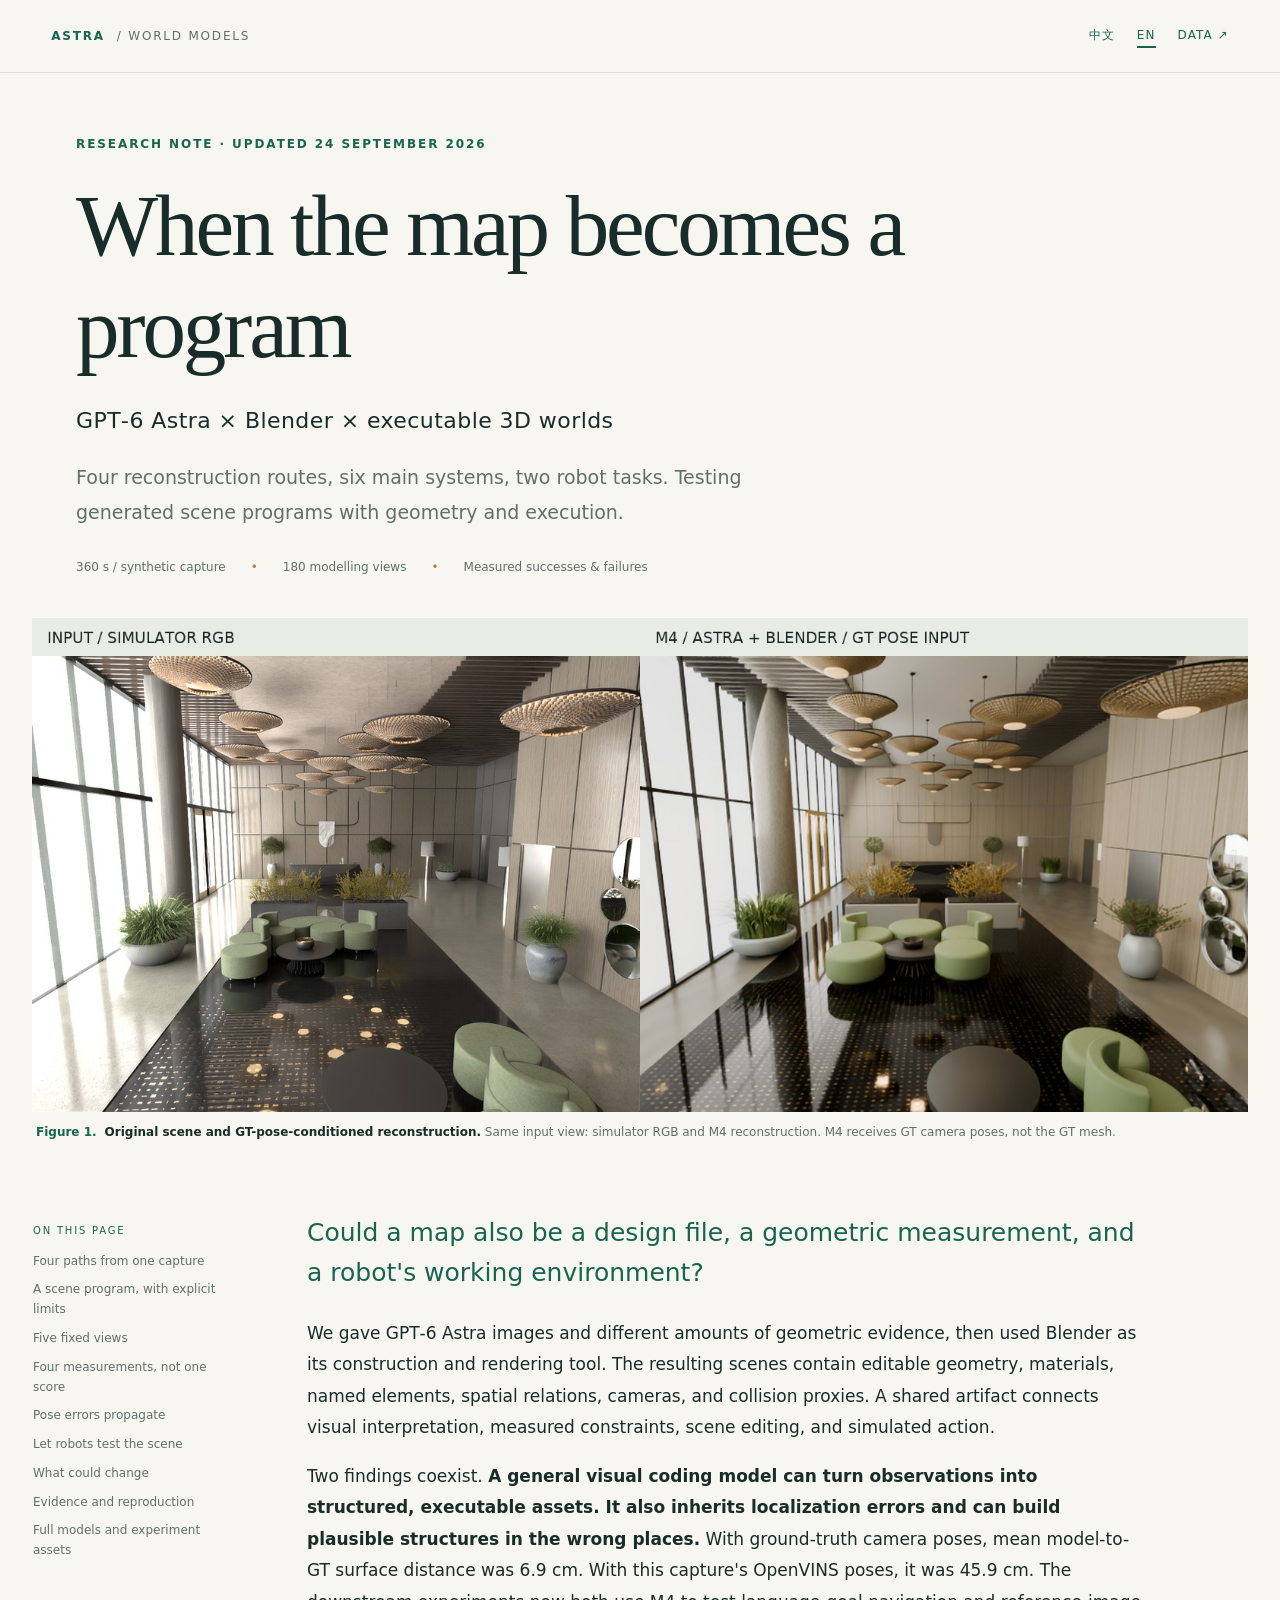
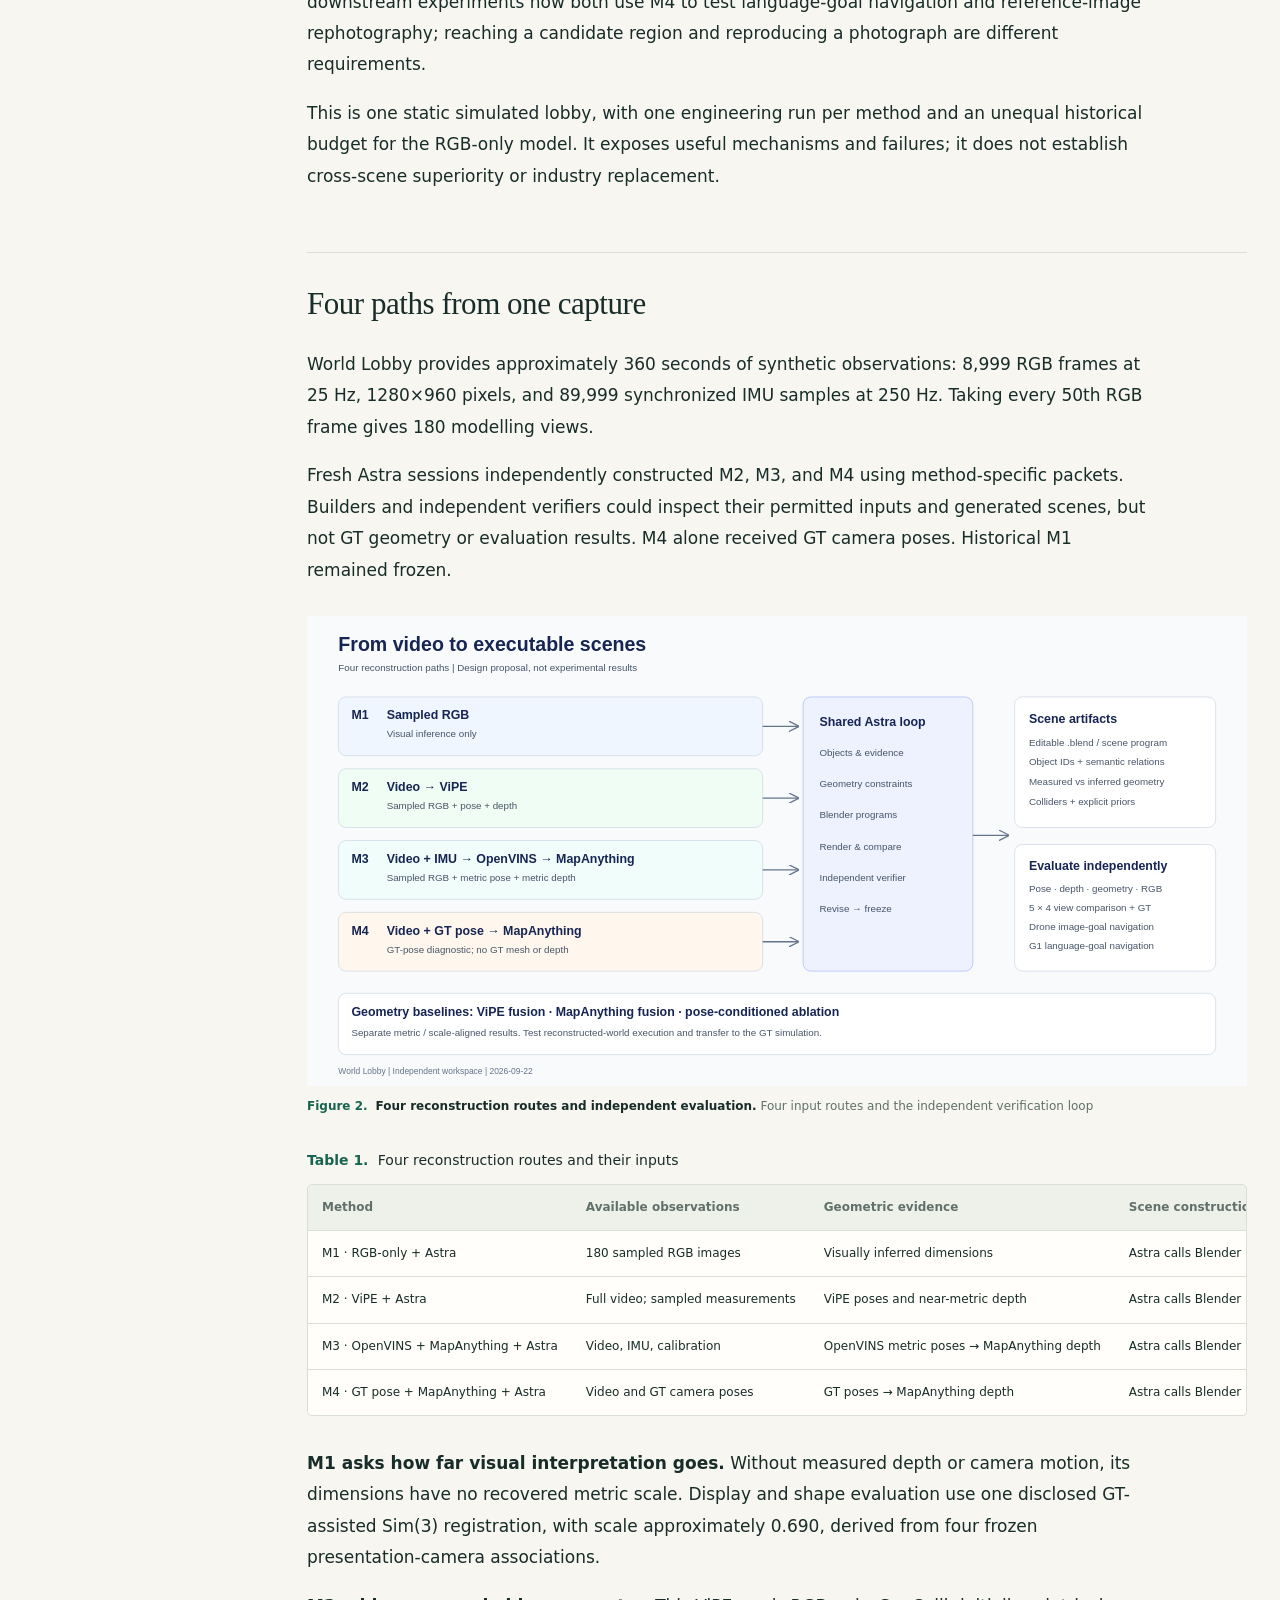
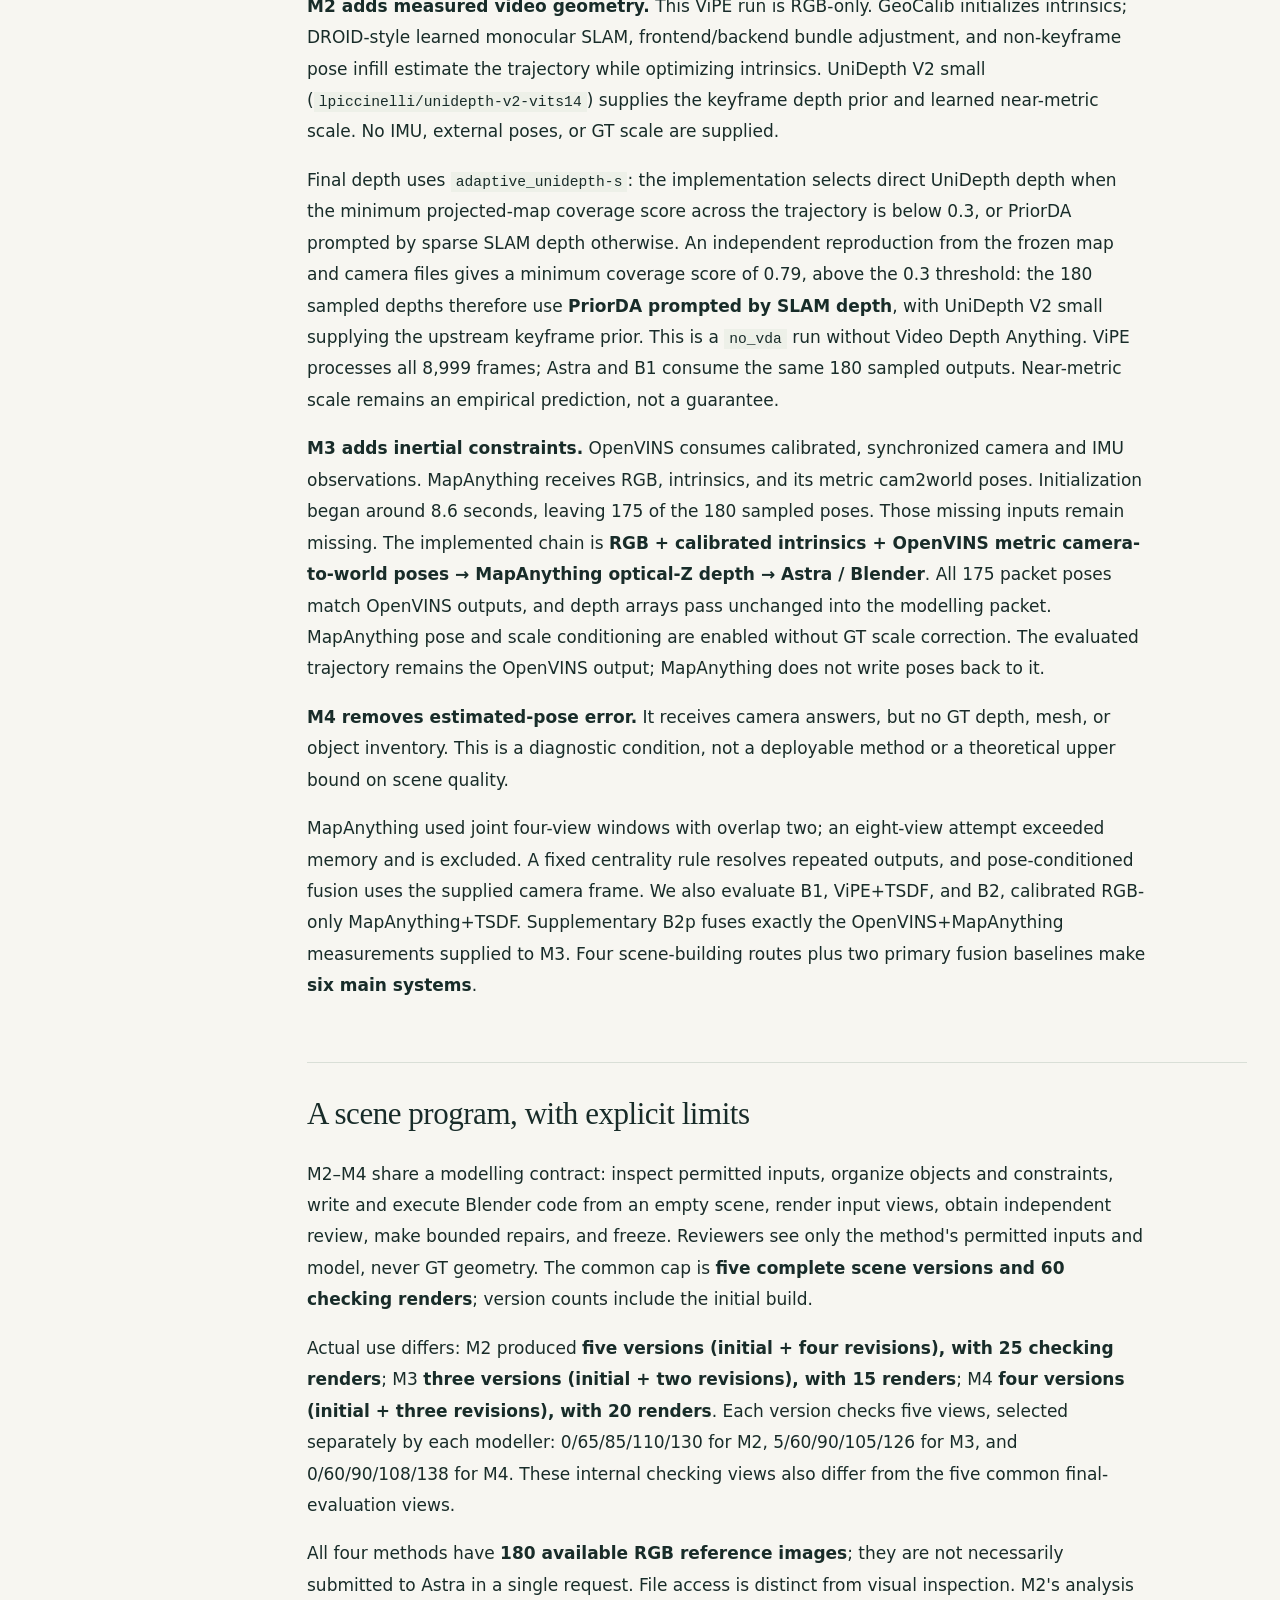
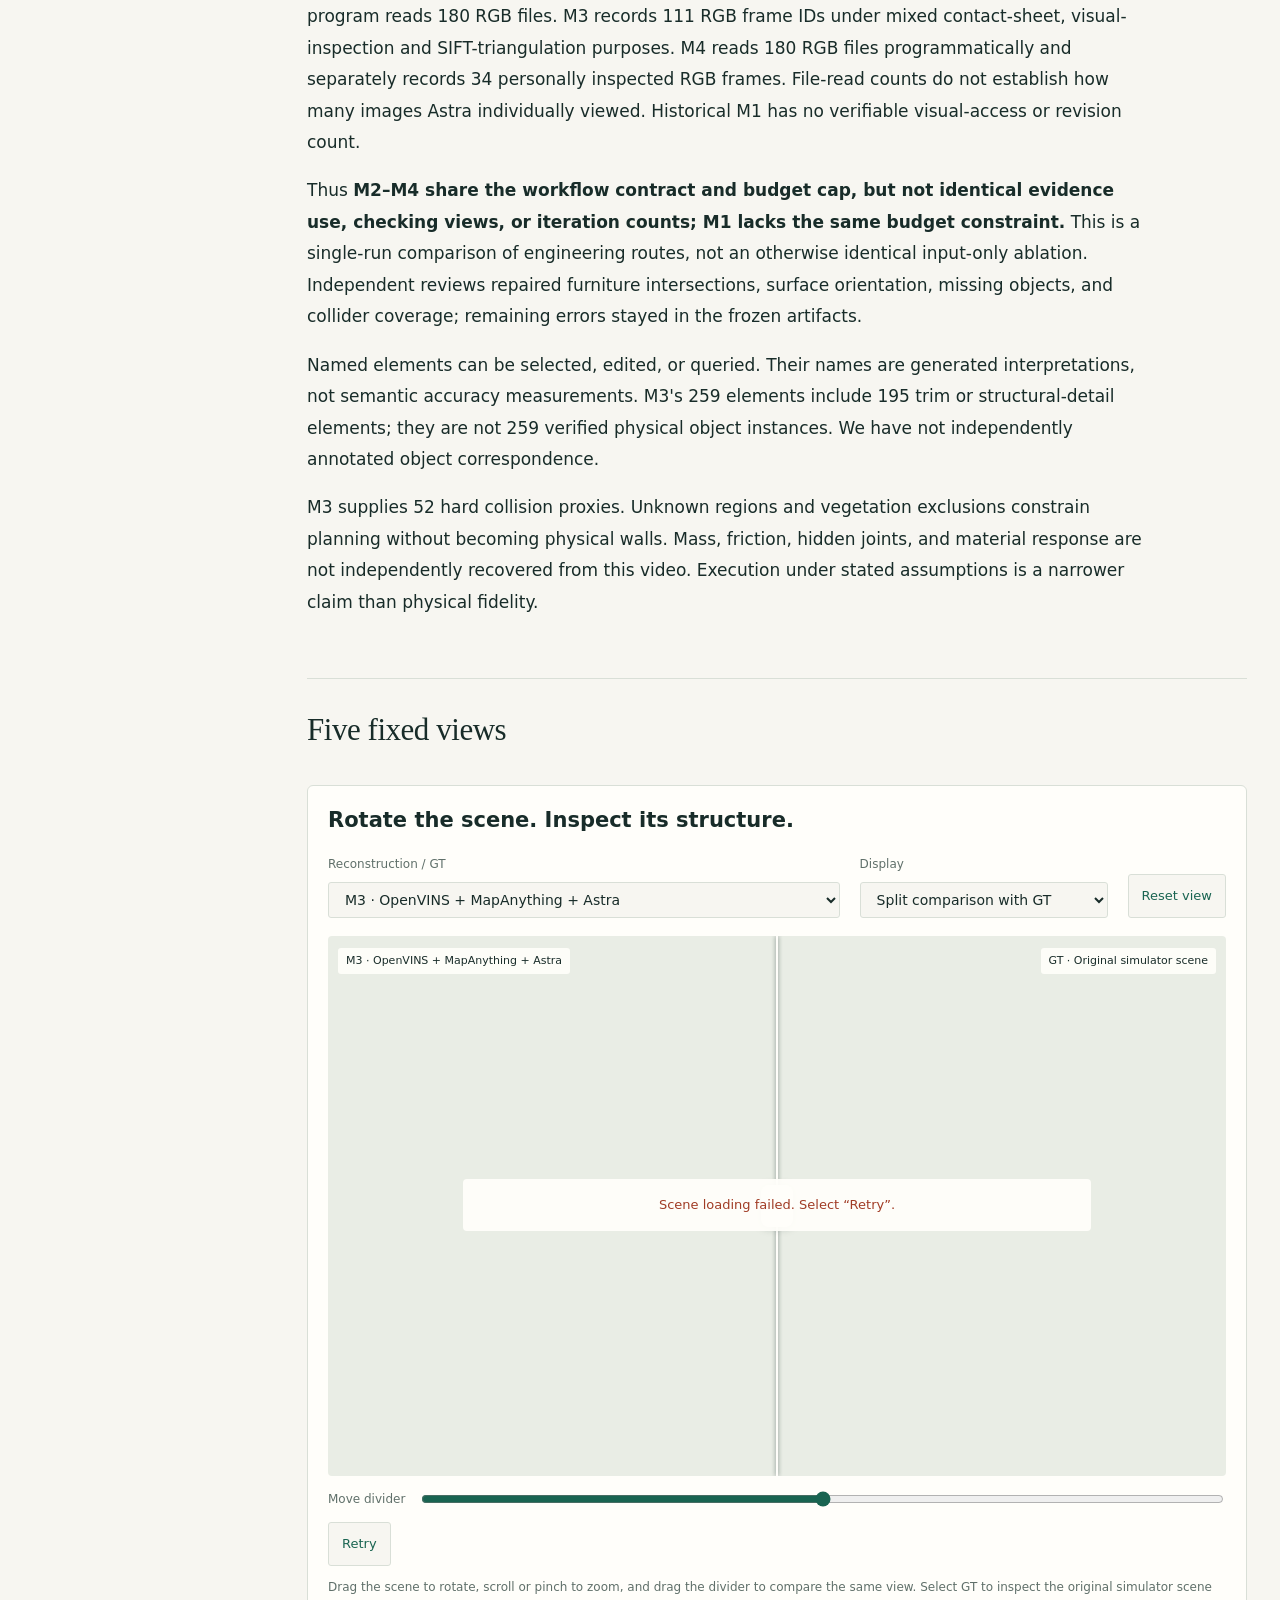
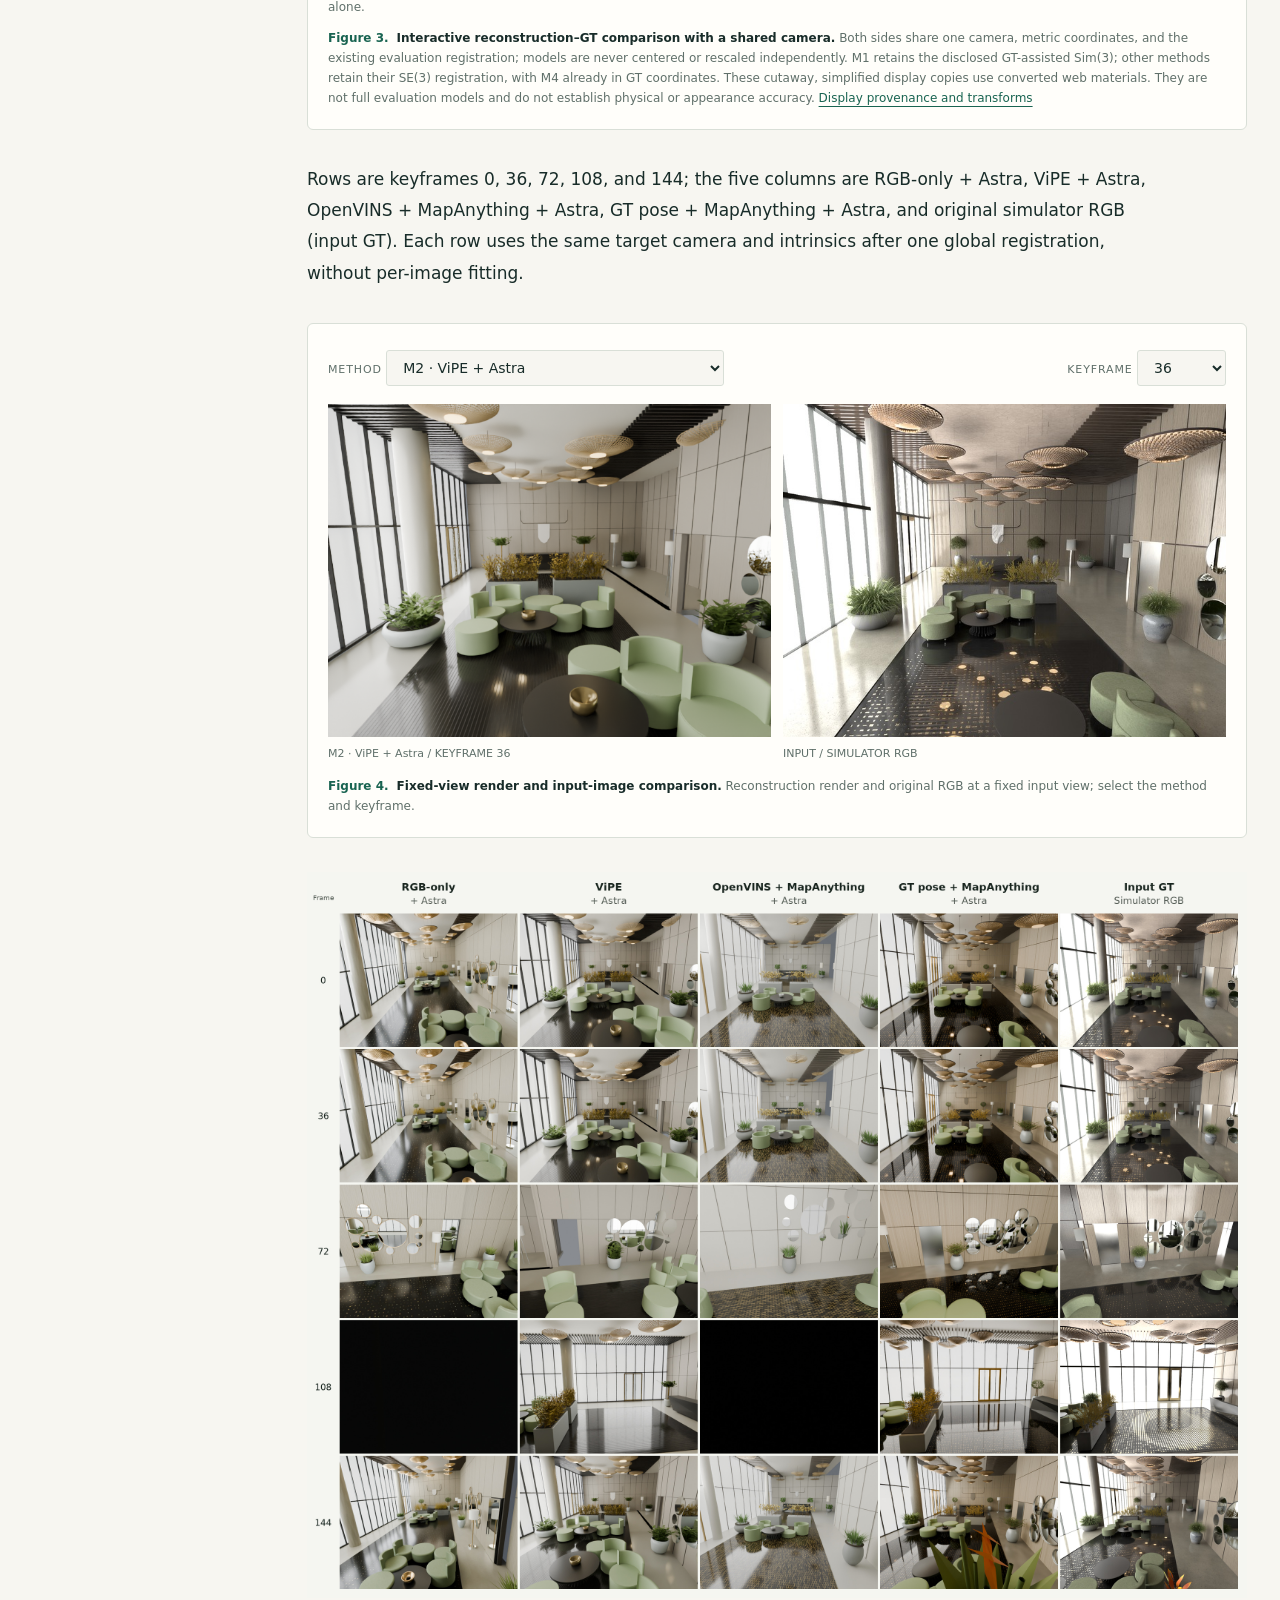
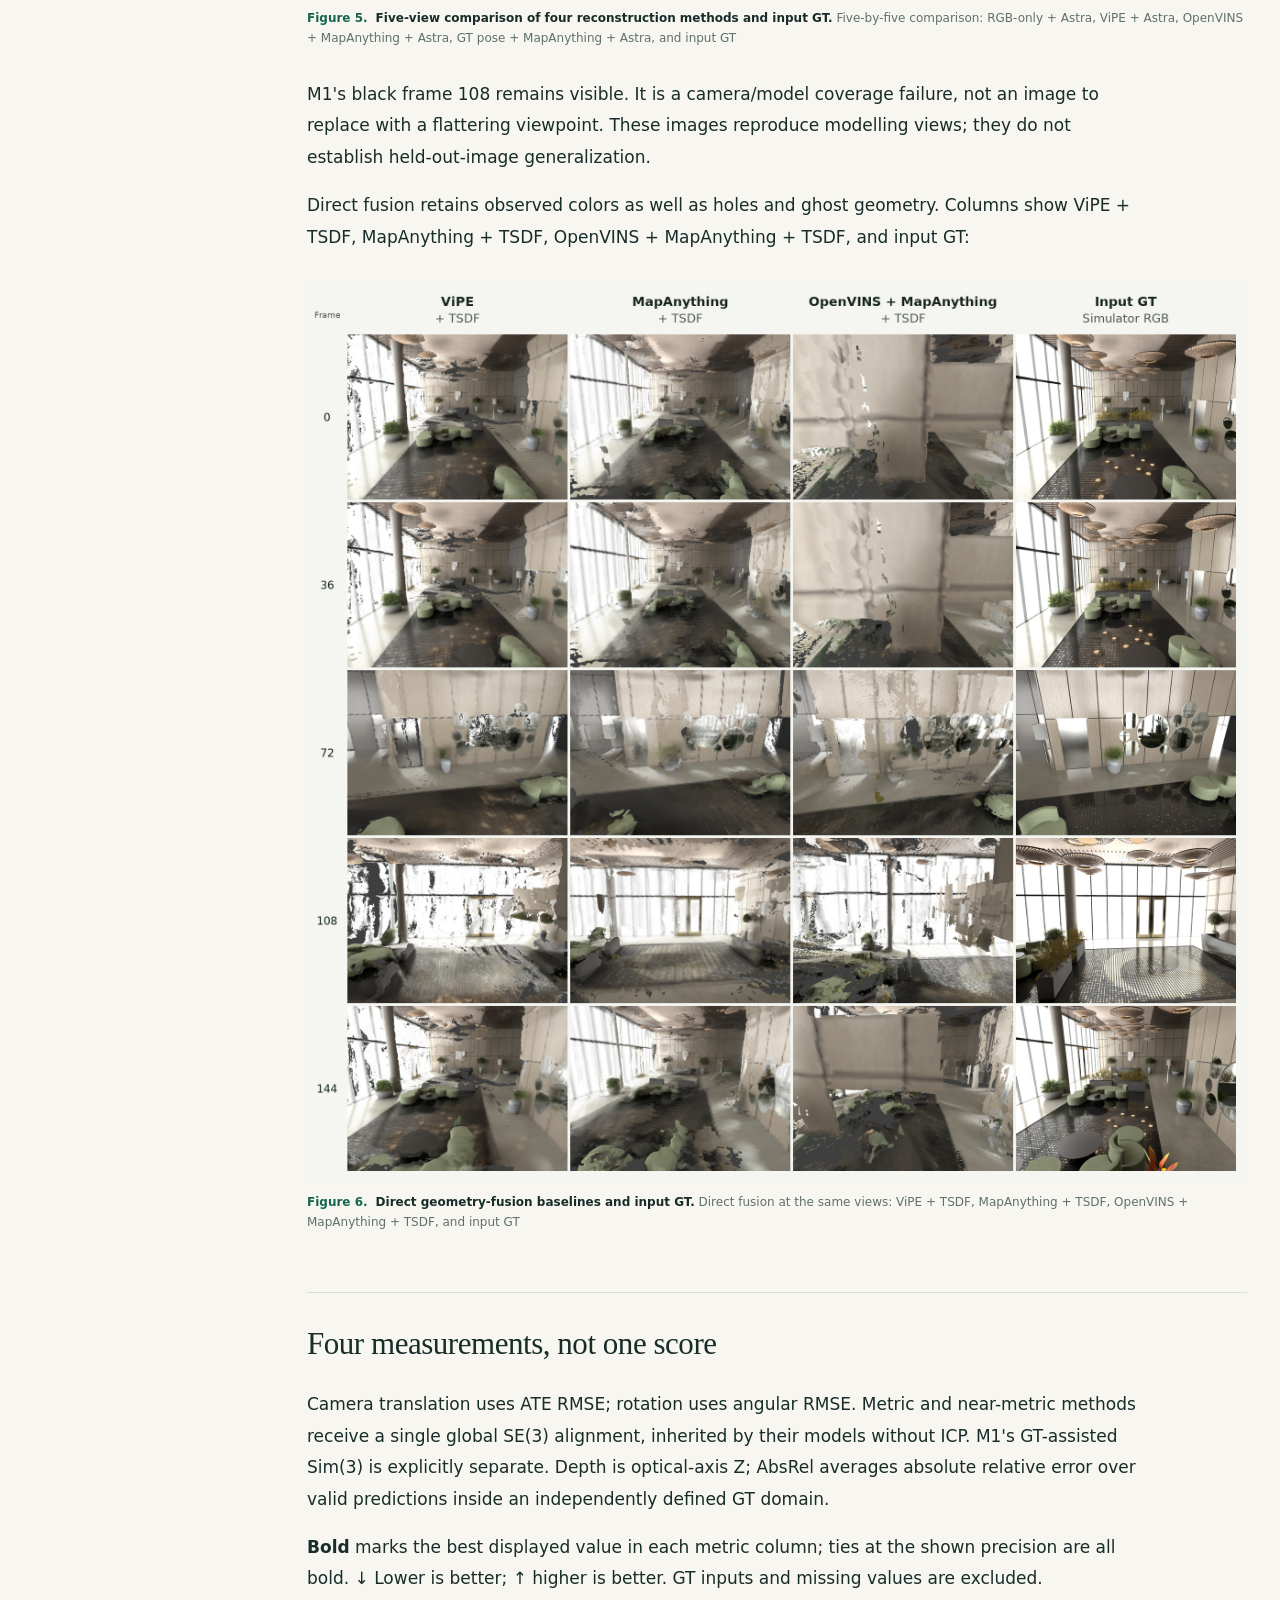
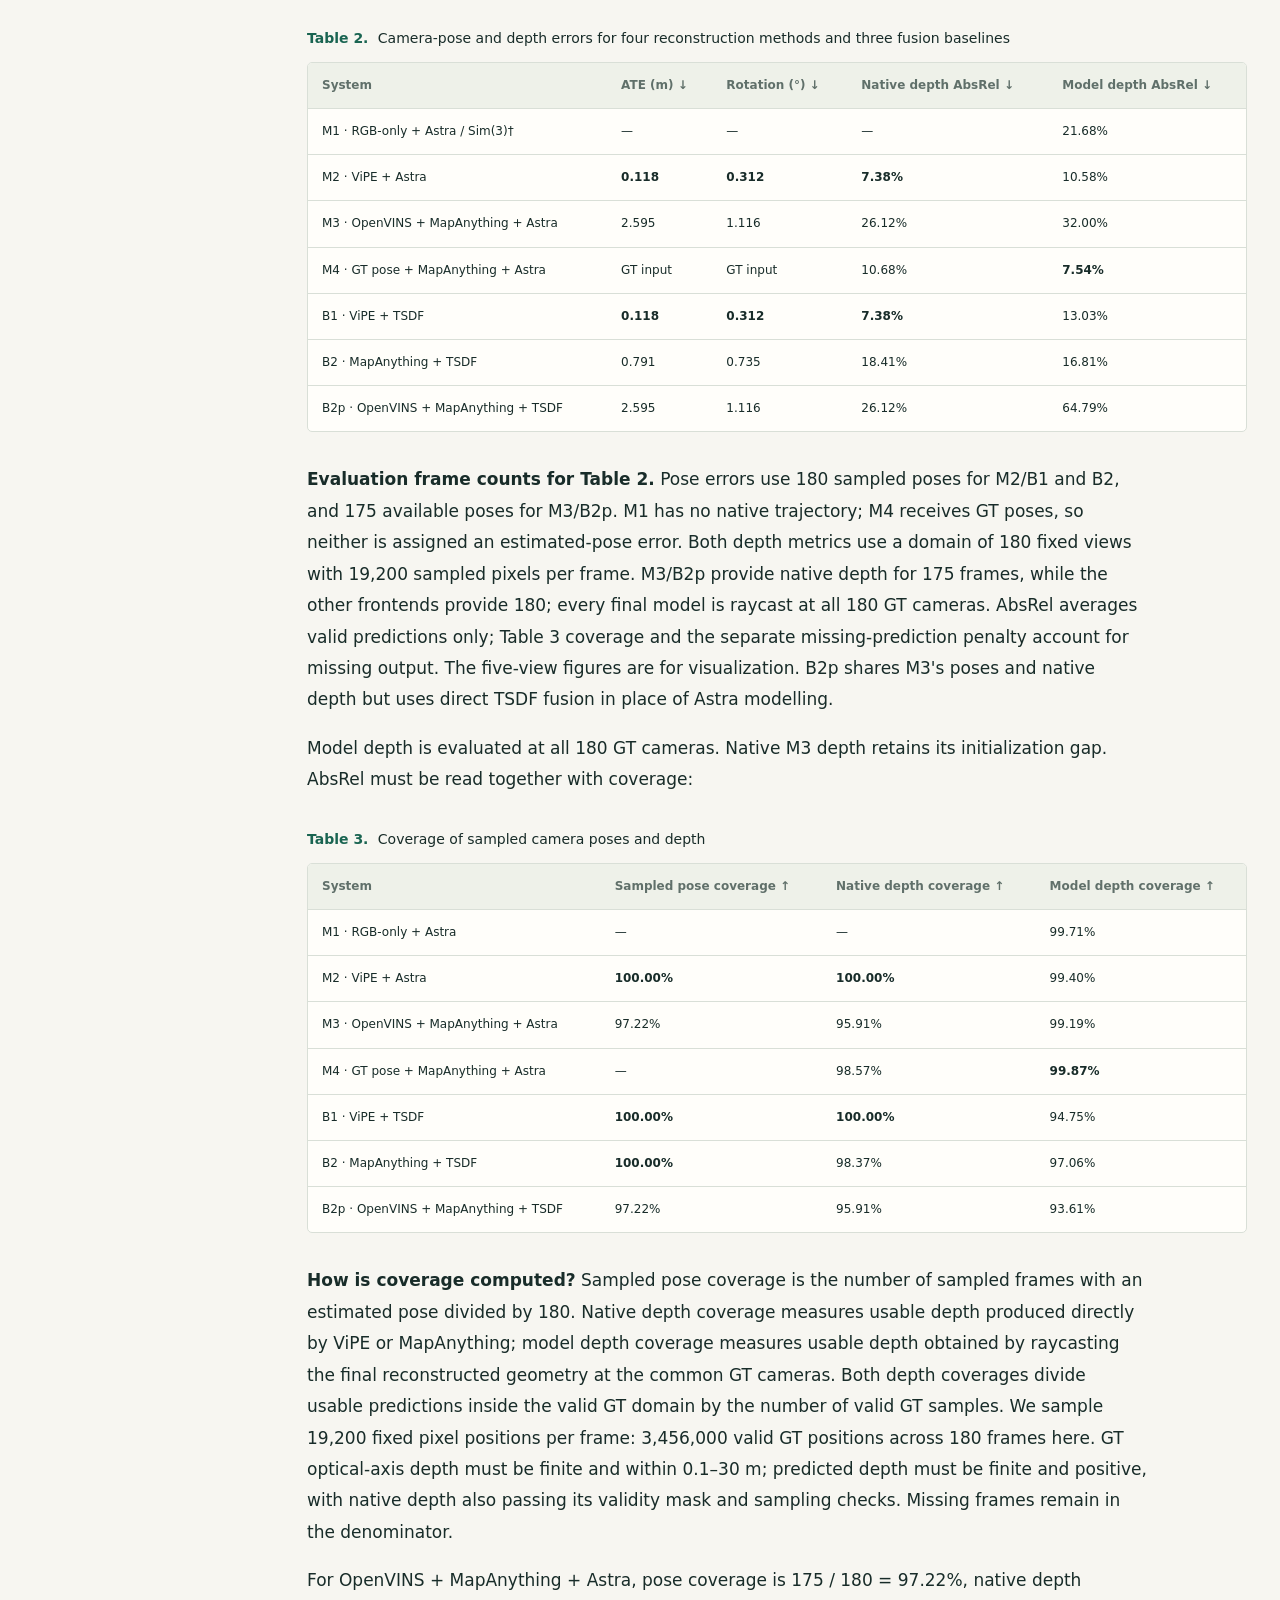
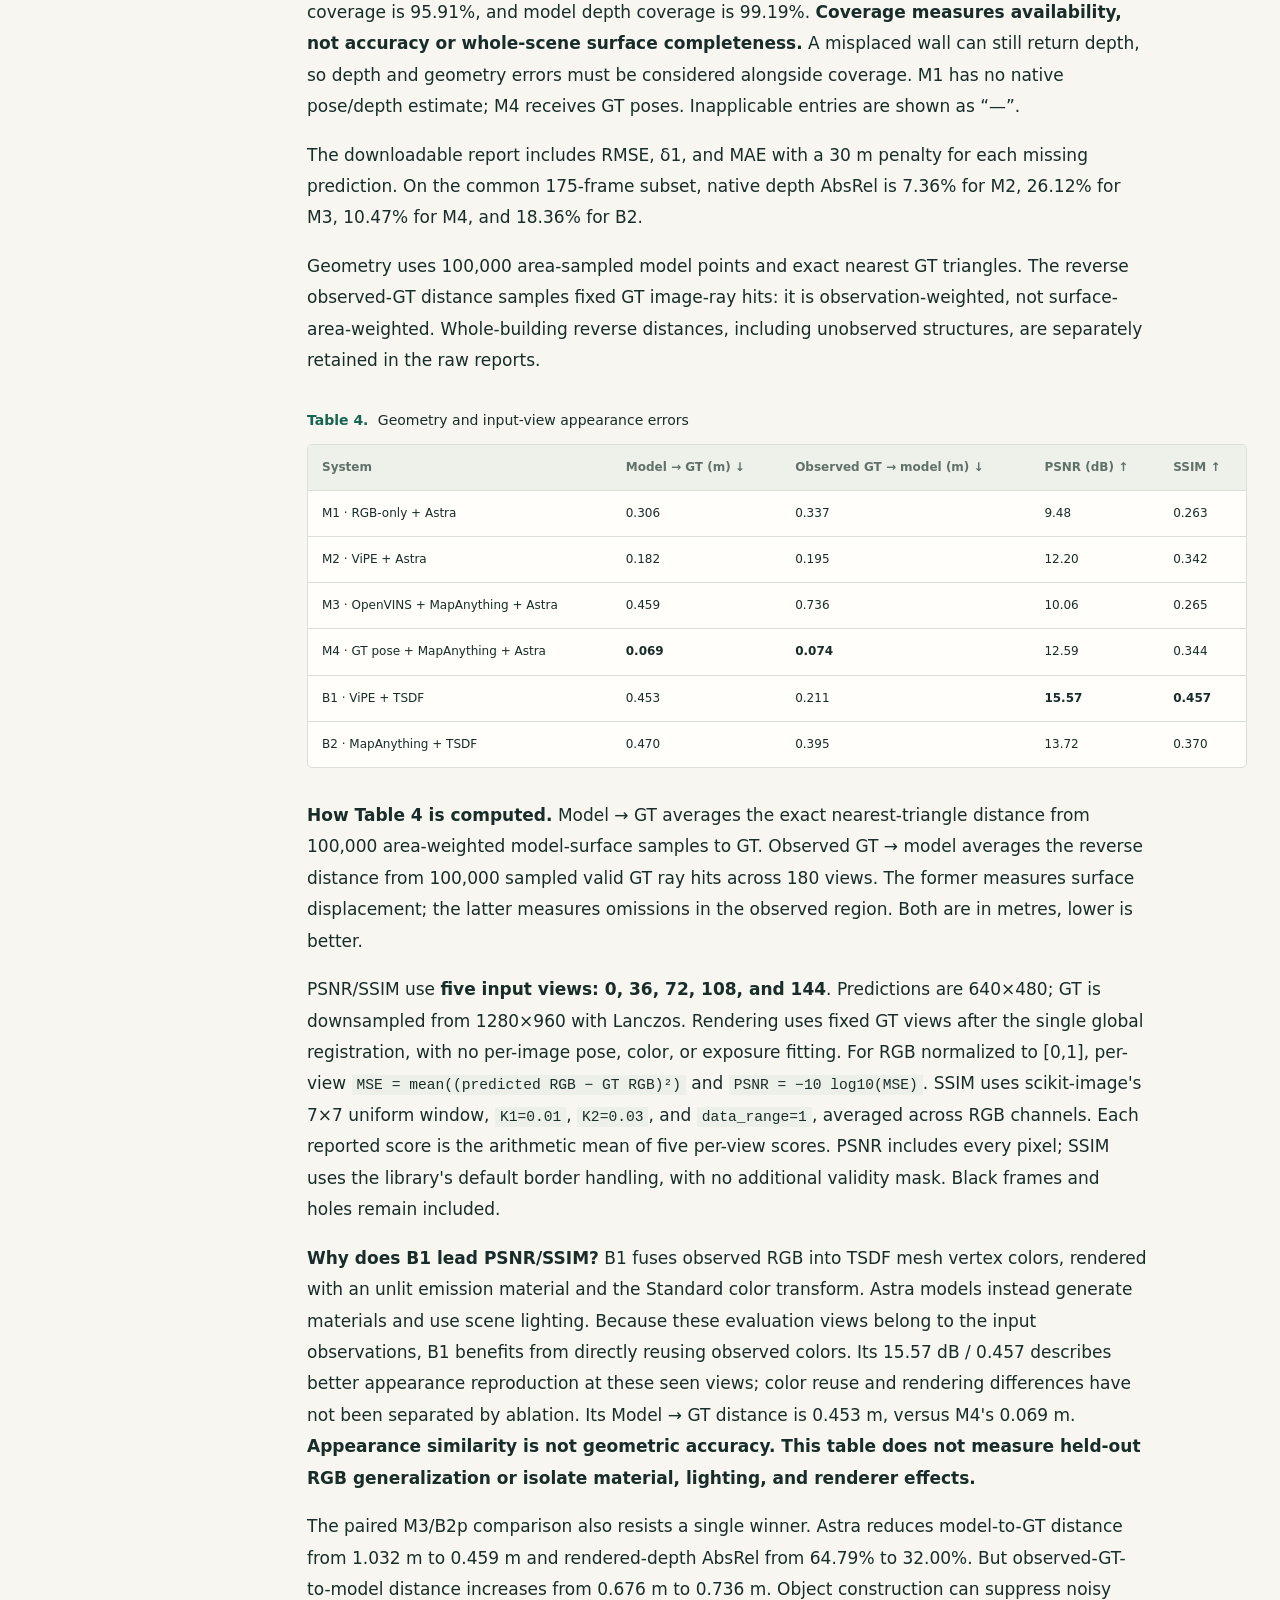
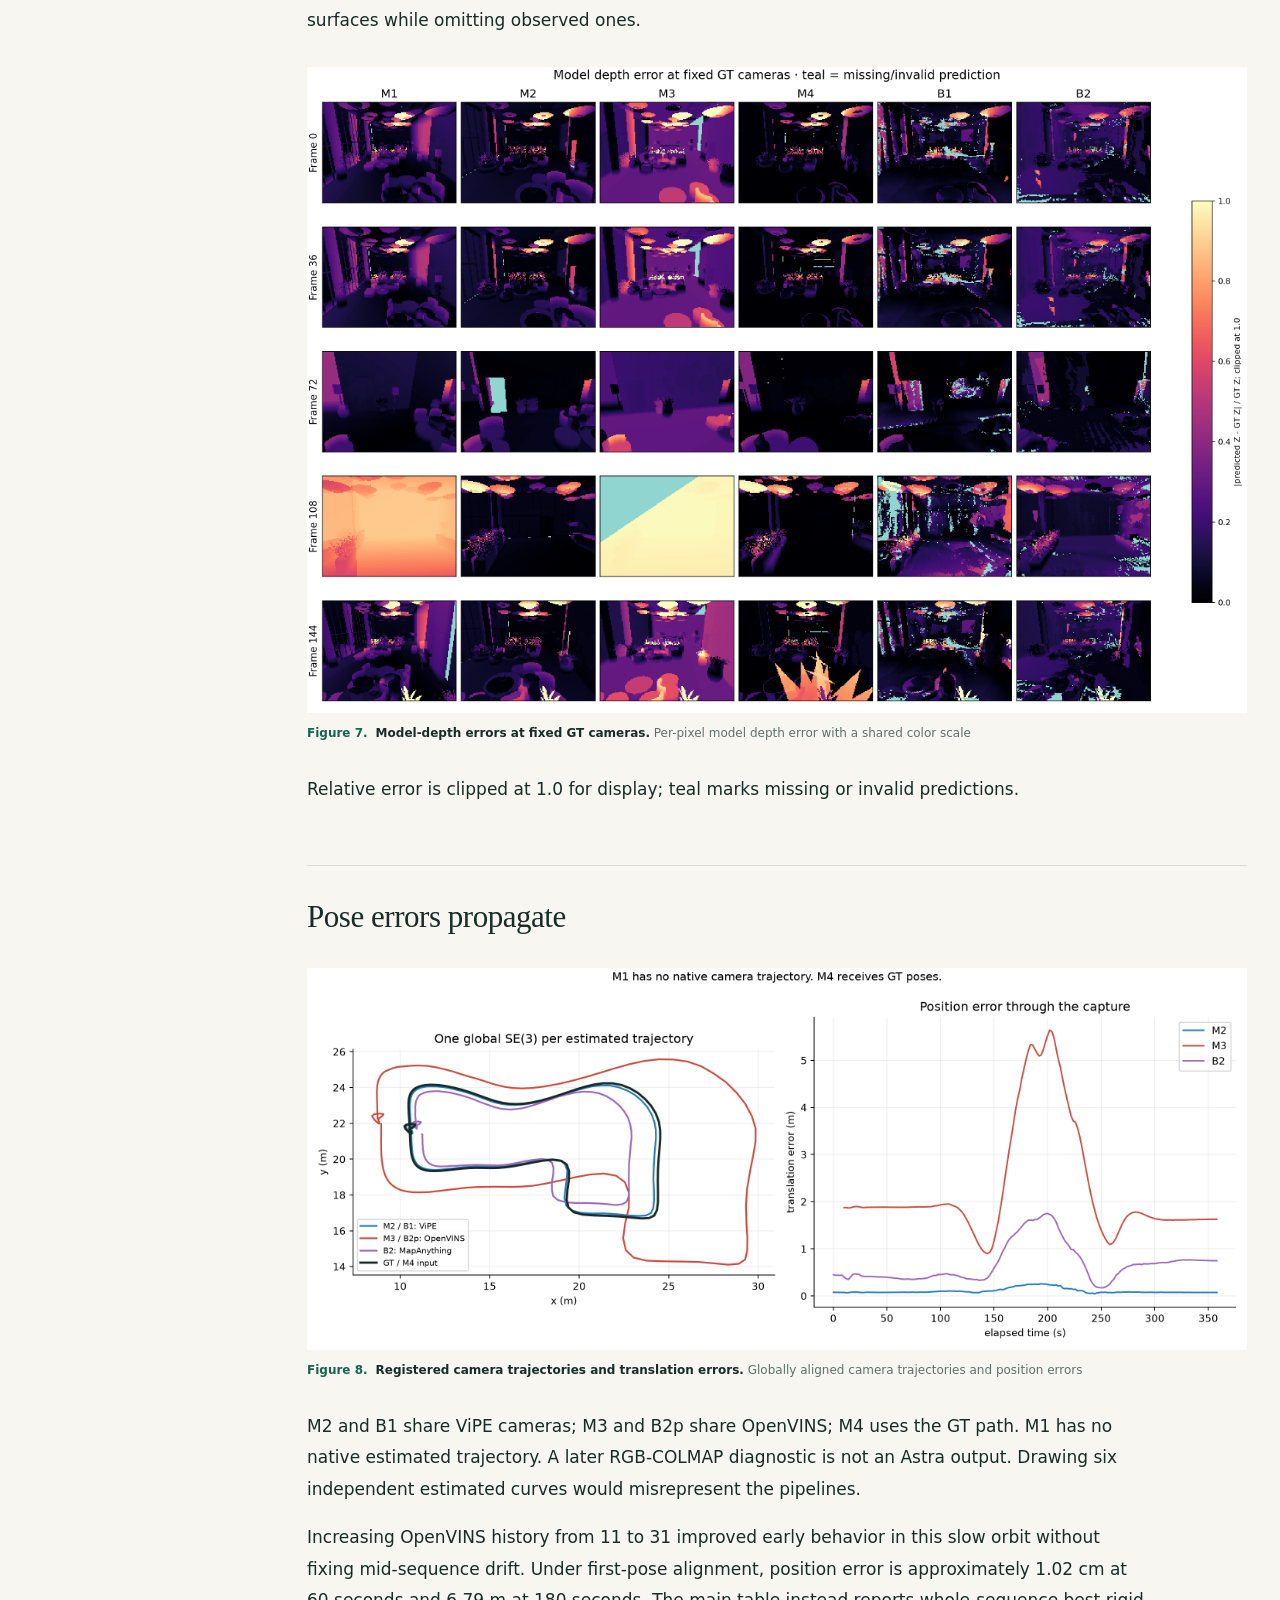
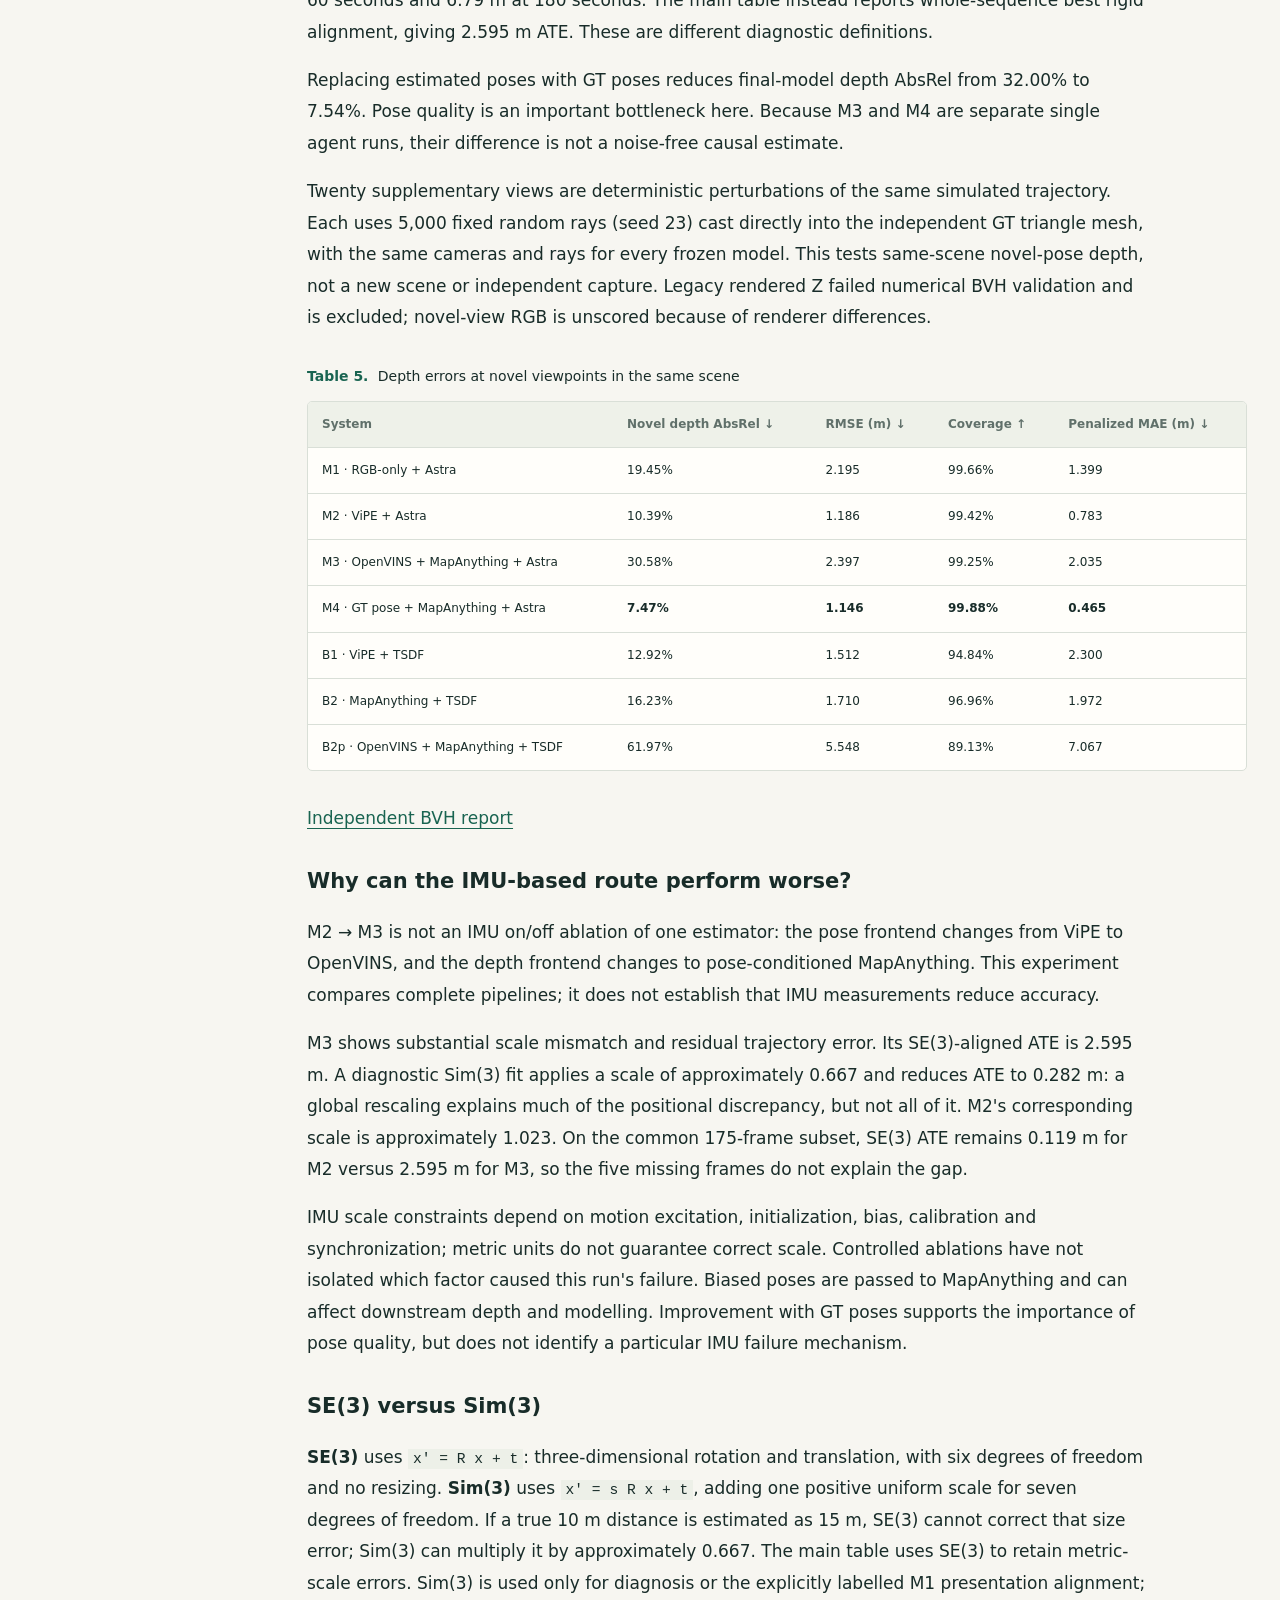
==== commit adaac56d: "Highlight best table metrics and name every reconstruction method" ====
--- a/en.html
+++ b/en.html
@@ -19,25 +19,25 @@
 </thead>
 <tbody>
 <tr>
-<td>M1 / visual</td>
+<td>M1 · RGB-only + Astra</td>
 <td>180 sampled RGB images</td>
 <td>Visually inferred dimensions</td>
 <td>Astra calls Blender</td>
 </tr>
 <tr>
-<td>M2 / ViPE</td>
+<td>M2 · ViPE + Astra</td>
 <td>Full video; sampled measurements</td>
 <td>ViPE poses and near-metric depth</td>
 <td>Astra calls Blender</td>
 </tr>
 <tr>
-<td>M3 / inertial</td>
+<td>M3 · OpenVINS + MapAnything + Astra</td>
 <td>Video, IMU, calibration</td>
 <td>OpenVINS metric poses → MapAnything depth</td>
 <td>Astra calls Blender</td>
 </tr>
 <tr>
-<td>M4 / pose oracle</td>
+<td>M4 · GT pose + MapAnything + Astra</td>
 <td>Video and GT camera poses</td>
 <td>GT poses → MapAnything depth</td>
 <td>Astra calls Blender</td>
@@ -65,6 +65,7 @@
 <figure id="figure-6" data-figure-number="6" aria-labelledby="figure-6-title"><a href="figures/direct_baseline_comparison.jpg"><img loading="lazy" src="figures/direct_baseline_comparison.jpg" alt="Direct fusion at the same views: ViPE + TSDF, MapAnything + TSDF, OpenVINS + MapAnything + TSDF, and input GT"></a><figcaption id="figure-6-title"><span class="figure-number">Figure 6.</span> <span class="figure-title">Direct geometry-fusion baselines and input GT.</span> Direct fusion at the same views: ViPE + TSDF, MapAnything + TSDF, OpenVINS + MapAnything + TSDF, and input GT</figcaption></figure>
 <h2 id="four-measurements-not-one-score">Four measurements, not one score</h2>
 <p>Camera translation uses ATE RMSE; rotation uses angular RMSE. Metric and near-metric methods receive a single global SE(3) alignment, inherited by their models without ICP. M1's GT-assisted Sim(3) is explicitly separate. Depth is optical-axis Z; AbsRel averages absolute relative error over valid predictions inside an independently defined GT domain.</p>
+<p><strong>Bold</strong> marks the best displayed value in each metric column; ties at the shown precision are all bold. ↓ Lower is better; ↑ higher is better. GT inputs and missing values are excluded.</p>
 <figure class="table-figure" id="table-2"><figcaption id="table-2-title"><span class="table-number">Table 2.</span> Camera-pose and depth errors for four reconstruction methods and three fusion baselines</figcaption><div class="table-scroll"><table aria-labelledby="table-2-title">
 <thead>
 <tr>
@@ -77,7 +78,7 @@
 </thead>
 <tbody>
 <tr>
-<td>M1 · RGB / Sim(3)†</td>
+<td>M1 · RGB-only + Astra / Sim(3)†</td>
 <td>—</td>
 <td>—</td>
 <td>—</td>
@@ -85,13 +86,13 @@
 </tr>
 <tr>
 <td>M2 · ViPE + Astra</td>
-<td>0.118</td>
-<td>0.312</td>
-<td>7.38%</td>
+<td><strong>0.118</strong></td>
+<td><strong>0.312</strong></td>
+<td><strong>7.38%</strong></td>
 <td>10.58%</td>
 </tr>
 <tr>
-<td>M3 · VIO + MapAnything + Astra</td>
+<td>M3 · OpenVINS + MapAnything + Astra</td>
 <td>2.595</td>
 <td>1.116</td>
 <td>26.12%</td>
@@ -102,13 +103,13 @@
 <td>GT input</td>
 <td>GT input</td>
 <td>10.68%</td>
-<td>7.54%</td>
+<td><strong>7.54%</strong></td>
 </tr>
 <tr>
 <td>B1 · ViPE + TSDF</td>
-<td>0.118</td>
-<td>0.312</td>
-<td>7.38%</td>
+<td><strong>0.118</strong></td>
+<td><strong>0.312</strong></td>
+<td><strong>7.38%</strong></td>
 <td>13.03%</td>
 </tr>
 <tr>
@@ -133,50 +134,50 @@
 <thead>
 <tr>
 <th>System</th>
-<th>Sampled pose coverage</th>
-<th>Native depth coverage</th>
-<th>Model depth coverage</th>
-</tr>
-</thead>
-<tbody>
-<tr>
-<td>M1</td>
+<th>Sampled pose coverage ↑</th>
+<th>Native depth coverage ↑</th>
+<th>Model depth coverage ↑</th>
+</tr>
+</thead>
+<tbody>
+<tr>
+<td>M1 · RGB-only + Astra</td>
 <td>—</td>
 <td>—</td>
 <td>99.71%</td>
 </tr>
 <tr>
-<td>M2</td>
-<td>100.00%</td>
-<td>100.00%</td>
+<td>M2 · ViPE + Astra</td>
+<td><strong>100.00%</strong></td>
+<td><strong>100.00%</strong></td>
 <td>99.40%</td>
 </tr>
 <tr>
-<td>M3</td>
+<td>M3 · OpenVINS + MapAnything + Astra</td>
 <td>97.22%</td>
 <td>95.91%</td>
 <td>99.19%</td>
 </tr>
 <tr>
-<td>M4</td>
+<td>M4 · GT pose + MapAnything + Astra</td>
 <td>—</td>
 <td>98.57%</td>
-<td>99.87%</td>
-</tr>
-<tr>
-<td>B1</td>
-<td>100.00%</td>
-<td>100.00%</td>
+<td><strong>99.87%</strong></td>
+</tr>
+<tr>
+<td>B1 · ViPE + TSDF</td>
+<td><strong>100.00%</strong></td>
+<td><strong>100.00%</strong></td>
 <td>94.75%</td>
 </tr>
 <tr>
-<td>B2</td>
-<td>100.00%</td>
+<td>B2 · MapAnything + TSDF</td>
+<td><strong>100.00%</strong></td>
 <td>98.37%</td>
 <td>97.06%</td>
 </tr>
 <tr>
-<td>B2p</td>
+<td>B2p · OpenVINS + MapAnything + TSDF</td>
 <td>97.22%</td>
 <td>95.91%</td>
 <td>93.61%</td>
@@ -199,42 +200,42 @@
 </thead>
 <tbody>
 <tr>
-<td>M1</td>
+<td>M1 · RGB-only + Astra</td>
 <td>0.306</td>
 <td>0.337</td>
 <td>9.48</td>
 <td>0.263</td>
 </tr>
 <tr>
-<td>M2</td>
+<td>M2 · ViPE + Astra</td>
 <td>0.182</td>
 <td>0.195</td>
 <td>12.20</td>
 <td>0.342</td>
 </tr>
 <tr>
-<td>M3</td>
+<td>M3 · OpenVINS + MapAnything + Astra</td>
 <td>0.459</td>
 <td>0.736</td>
 <td>10.06</td>
 <td>0.265</td>
 </tr>
 <tr>
-<td>M4</td>
-<td>0.069</td>
-<td>0.074</td>
+<td>M4 · GT pose + MapAnything + Astra</td>
+<td><strong>0.069</strong></td>
+<td><strong>0.074</strong></td>
 <td>12.59</td>
 <td>0.344</td>
 </tr>
 <tr>
-<td>B1</td>
+<td>B1 · ViPE + TSDF</td>
 <td>0.453</td>
 <td>0.211</td>
-<td>15.57</td>
-<td>0.457</td>
-</tr>
-<tr>
-<td>B2</td>
+<td><strong>15.57</strong></td>
+<td><strong>0.457</strong></td>
+</tr>
+<tr>
+<td>B2 · MapAnything + TSDF</td>
 <td>0.470</td>
 <td>0.395</td>
 <td>13.72</td>
@@ -260,55 +261,55 @@
 <th>System</th>
 <th>Novel depth AbsRel ↓</th>
 <th>RMSE (m) ↓</th>
-<th>Coverage</th>
+<th>Coverage ↑</th>
 <th>Penalized MAE (m) ↓</th>
 </tr>
 </thead>
 <tbody>
 <tr>
-<td>M1</td>
+<td>M1 · RGB-only + Astra</td>
 <td>19.45%</td>
 <td>2.195</td>
 <td>99.66%</td>
 <td>1.399</td>
 </tr>
 <tr>
-<td>M2</td>
+<td>M2 · ViPE + Astra</td>
 <td>10.39%</td>
 <td>1.186</td>
 <td>99.42%</td>
 <td>0.783</td>
 </tr>
 <tr>
-<td>M3</td>
+<td>M3 · OpenVINS + MapAnything + Astra</td>
 <td>30.58%</td>
 <td>2.397</td>
 <td>99.25%</td>
 <td>2.035</td>
 </tr>
 <tr>
-<td>M4</td>
-<td>7.47%</td>
-<td>1.146</td>
-<td>99.88%</td>
-<td>0.465</td>
-</tr>
-<tr>
-<td>B1</td>
+<td>M4 · GT pose + MapAnything + Astra</td>
+<td><strong>7.47%</strong></td>
+<td><strong>1.146</strong></td>
+<td><strong>99.88%</strong></td>
+<td><strong>0.465</strong></td>
+</tr>
+<tr>
+<td>B1 · ViPE + TSDF</td>
 <td>12.92%</td>
 <td>1.512</td>
 <td>94.84%</td>
 <td>2.300</td>
 </tr>
 <tr>
-<td>B2</td>
+<td>B2 · MapAnything + TSDF</td>
 <td>16.23%</td>
 <td>1.710</td>
 <td>96.96%</td>
 <td>1.972</td>
 </tr>
 <tr>
-<td>B2p</td>
+<td>B2p · OpenVINS + MapAnything + TSDF</td>
 <td>61.97%</td>
 <td>5.548</td>
 <td>89.13%</td>
@@ -348,7 +349,7 @@
 <p><strong>20/20 executions select the correct instance and complete collision-free navigation; 20/20 pass target visibility, for 20/20 combined successes.</strong> Mean recorded path length is <strong>7.31 m</strong>, with <strong>22.18 s</strong> mean execution time. At the last recorded state, mean approach error is <strong>0.215 m</strong> and target-bearing error <strong>3.60°</strong>. Sampled target coverage ranges from 9.72% to 40.59%. The panel shows each instruction from its first start; the full evaluation includes all four starts.</p>
 <figure id="figure-13" data-figure-number="13" aria-labelledby="figure-13-title"><a href="figures/m4_tasks/g1_comparison.jpg"><img loading="lazy" src="figures/m4_tasks/g1_comparison.jpg" alt="Language instructions, planter targets and G1 execution results in M4"></a><figcaption id="figure-13-title"><span class="figure-number">Figure 13.</span> <span class="figure-title">Planter instructions and endpoint visibility in M4.</span> Language instructions, planter targets and G1 execution results in M4</figcaption></figure>
 <p>This is <strong>language-goal selection and navigation over a generated semantic map</strong>. Attributes come from M4, and the parser supports the stated constrained expressions. There is no online visual object recognition; evaluation outlines come from geometry-derived ray labels. Visibility includes scene occlusion but omits robot self-occlusion. The virtual camera has fixed body-relative translation [0.08, 0, 0.35] m and 20° downward pitch; it is never aimed using the target answer. Coverage is estimated with a 160×120 ray grid for a 640×480 image. The camera uses the last complete recorded state, no more than 50 ms before stopping. The video replays recorded joint states with simplified shading.</p>
-<figure class="table-figure" id="table-6"><figcaption id="table-6-title"><span class="table-number">Table 6.</span> Downstream task outcomes and success criteria in M4</figcaption><div class="table-scroll"><table aria-labelledby="table-6-title">
+<figure class="table-figure" id="table-6"><figcaption id="table-6-title"><span class="table-number">Table 6.</span> M4 · GT pose + MapAnything + Astra: downstream task outcomes and success criteria</figcaption><div class="table-scroll"><table aria-labelledby="table-6-title">
 <thead>
 <tr>
 <th>Task</th>
@@ -380,10 +381,11 @@
 <td>Unitree G1</td>
 <td>20</td>
 <td>Correct target, collision-free arrival, facing and visibility</td>
-<td>20 / 20</td>
-</tr>
-</tbody>
-</table></div></figure>
+<td><strong>20 / 20</strong></td>
+</tr>
+</tbody>
+</table></div></figure>
+<p>Different tasks and criteria are not ranked against each other; bold here marks a perfect success count only. Episode counts and thresholds are not ranked.</p>
 <p><strong>Scope.</strong> These tasks test only this reconstructed scene. Conservative bounding boxes represent obstacle collisions, and mass/friction are simulator assumptions. Neither original-GT-world dynamics transfer nor real-robot deployment is tested. Earlier M3 experiments remain in the reproduction archive; their different protocol prevents a controlled performance comparison with this revision.</p>
 <p><a href="results/evaluation/tasks/m4_downstream_20260924/report.json">Combined episode results</a> · <a href="results/evaluation/tasks/drone_M4_20260924/report.json">Drone metrics</a> · <a href="results/evaluation/tasks/g1_M4_20260924/visibility.json">G1 occlusion and visibility</a> · <a href="docs/M4_DOWNSTREAM_20260924.md">Execution and reproduction</a> · <a href="downloads/reproduction_sources.zip">Code, instructions and complete trajectories</a></p>
 <h2 id="what-could-change">What could change</h2>
@@ -395,4 +397,4 @@
 <h2 id="evidence-and-reproduction">Evidence and reproduction</h2>
 <p><a href="results/final_evaluation.json">Machine-readable results</a> · <a href="results/final_evaluation.csv">CSV</a> · <a href="docs/REPRODUCIBILITY.md">Reproduction guide</a> · <a href="references/research_sources.json">Source records</a> · <a href="docs/PROGRESS.md">Progress log</a></p>
 <p>Inputs and frozen artifacts retain hashes. New work lives in an isolated directory; previous code and results remain read-only sources. GT geometry comes from the metric scene wrapper with its 0.01 scale transform, not the unscaled source asset.</p>
-<p><a href="https://developers.openai.com/api/docs/models/gpt-6-astra">GPT-6 Astra</a> · <a href="https://arxiv.org/abs/2508.10934">ViPE</a> · <a href="https://github.com/facebookresearch/map-anything">MapAnything</a> · <a href="https://docs.openvins.com/">OpenVINS</a> · <a href="https://repo-sam.inria.fr/fungraph/3d-gaussian-splatting/">3D Gaussian Splatting</a> · <a href="https://github.com/facebookresearch/vggt">VGGT</a> · <a href="https://github.com/MIT-SPARK/Hydra">Hydra</a> · <a href="https://concept-fusion.github.io/">ConceptFusion</a> · <a href="https://github.com/vlmaps/vlmaps">VLMaps</a> · <a href="https://arxiv.org/abs/2403.13064">SceneScript</a> · <a href="https://arxiv.org/abs/2406.08474">Real2Code</a> · <a href="https://github.com/allenai/Holodeck">Holodeck</a> · <a href="https://frank-zy-dou.github.io/kitchen-twin/">Lab Kitchen Twin</a> · <a href="https://github.com/LiteReality/LiteReality-Agent">LiteReality-Agent</a></p><section class="downloads"><h2 id="assets">Full models and experiment assets</h2><p>Download the complete frozen models, including walls and ceilings. The interactive models above are display cutaways for inspection.</p><figure class="table-figure" id="table-7"><figcaption id="table-7-title"><span class="table-number">Table 7.</span> Complete frozen models and download formats</figcaption><div class="table-scroll"><table aria-labelledby="table-7-title"><thead><tr><th>METHOD</th><th>EDITABLE SCENE</th><th>PORTABLE MODEL</th></tr></thead><tbody><tr><th>M1</th><td><a href="https://huggingface.co/datasets/Ooliva/astra-world-model-blog/resolve/241d313a264a3353bcb87f9fde30f7ef8a6f5bce/models/M1/scene.blend?download=true">Blender .blend</a></td><td><a href="https://huggingface.co/datasets/Ooliva/astra-world-model-blog/resolve/241d313a264a3353bcb87f9fde30f7ef8a6f5bce/models/M1/scene.glb?download=true">GLB .glb</a></td></tr><tr><th>M2</th><td><a href="https://huggingface.co/datasets/Ooliva/astra-world-model-blog/resolve/241d313a264a3353bcb87f9fde30f7ef8a6f5bce/models/M2/scene.blend?download=true">Blender .blend</a></td><td><a href="https://huggingface.co/datasets/Ooliva/astra-world-model-blog/resolve/241d313a264a3353bcb87f9fde30f7ef8a6f5bce/models/M2/scene.glb?download=true">GLB .glb</a></td></tr><tr><th>M3</th><td><a href="https://huggingface.co/datasets/Ooliva/astra-world-model-blog/resolve/241d313a264a3353bcb87f9fde30f7ef8a6f5bce/models/M3/scene.blend?download=true">Blender .blend</a></td><td><a href="https://huggingface.co/datasets/Ooliva/astra-world-model-blog/resolve/241d313a264a3353bcb87f9fde30f7ef8a6f5bce/models/M3/scene.glb?download=true">GLB .glb</a></td></tr><tr><th>M4</th><td><a href="https://huggingface.co/datasets/Ooliva/astra-world-model-blog/resolve/241d313a264a3353bcb87f9fde30f7ef8a6f5bce/models/M4/scene.blend?download=true">Blender .blend</a></td><td><a href="https://huggingface.co/datasets/Ooliva/astra-world-model-blog/resolve/241d313a264a3353bcb87f9fde30f7ef8a6f5bce/models/M4/scene.glb?download=true">GLB .glb</a></td></tr></tbody></table></div></figure><p><a href="https://huggingface.co/datasets/Ooliva/astra-world-model-blog/tree/241d313a264a3353bcb87f9fde30f7ef8a6f5bce">Hugging Face · models, baselines, evaluations &amp; tasks</a><br><a href="https://huggingface.co/datasets/Ooliva/astra-world-model-blog/resolve/241d313a264a3353bcb87f9fde30f7ef8a6f5bce/SHA256SUMS">SHA256SUMS</a> · <a href="https://huggingface.co/datasets/Ooliva/astra-world-model-blog/resolve/241d313a264a3353bcb87f9fde30f7ef8a6f5bce/payload_manifest.json">Asset manifest</a></p><p class="caption">Frozen asset revision: <code>241d313a264a3353bcb87f9fde30f7ef8a6f5bce</code></p></section></article></main></div><footer><p>WORLD LOBBY · ASTRA / BLENDER</p><p>A reproducible engineering experiment, with failures and limits retained.</p><a href="article.en.md">Markdown</a> · <a href="docs/REPRODUCIBILITY.md">Reproduction</a> · <a href="results/final_evaluation.csv">CSV</a> · <a href="downloads/reproduction_sources.zip">Code &amp; episode records</a></footer><script src="site.js"></script></body></html>+<p><a href="https://developers.openai.com/api/docs/models/gpt-6-astra">GPT-6 Astra</a> · <a href="https://arxiv.org/abs/2508.10934">ViPE</a> · <a href="https://github.com/facebookresearch/map-anything">MapAnything</a> · <a href="https://docs.openvins.com/">OpenVINS</a> · <a href="https://repo-sam.inria.fr/fungraph/3d-gaussian-splatting/">3D Gaussian Splatting</a> · <a href="https://github.com/facebookresearch/vggt">VGGT</a> · <a href="https://github.com/MIT-SPARK/Hydra">Hydra</a> · <a href="https://concept-fusion.github.io/">ConceptFusion</a> · <a href="https://github.com/vlmaps/vlmaps">VLMaps</a> · <a href="https://arxiv.org/abs/2403.13064">SceneScript</a> · <a href="https://arxiv.org/abs/2406.08474">Real2Code</a> · <a href="https://github.com/allenai/Holodeck">Holodeck</a> · <a href="https://frank-zy-dou.github.io/kitchen-twin/">Lab Kitchen Twin</a> · <a href="https://github.com/LiteReality/LiteReality-Agent">LiteReality-Agent</a></p><section class="downloads"><h2 id="assets">Full models and experiment assets</h2><p>Download the complete frozen models, including walls and ceilings. The interactive models above are display cutaways for inspection.</p><figure class="table-figure" id="table-7"><figcaption id="table-7-title"><span class="table-number">Table 7.</span> Complete frozen models and download formats</figcaption><div class="table-scroll"><table aria-labelledby="table-7-title"><thead><tr><th>METHOD</th><th>EDITABLE SCENE</th><th>PORTABLE MODEL</th></tr></thead><tbody><tr><th>M1 · RGB-only + Astra</th><td><a href="https://huggingface.co/datasets/Ooliva/astra-world-model-blog/resolve/241d313a264a3353bcb87f9fde30f7ef8a6f5bce/models/M1/scene.blend?download=true">Blender .blend</a></td><td><a href="https://huggingface.co/datasets/Ooliva/astra-world-model-blog/resolve/241d313a264a3353bcb87f9fde30f7ef8a6f5bce/models/M1/scene.glb?download=true">GLB .glb</a></td></tr><tr><th>M2 · ViPE + Astra</th><td><a href="https://huggingface.co/datasets/Ooliva/astra-world-model-blog/resolve/241d313a264a3353bcb87f9fde30f7ef8a6f5bce/models/M2/scene.blend?download=true">Blender .blend</a></td><td><a href="https://huggingface.co/datasets/Ooliva/astra-world-model-blog/resolve/241d313a264a3353bcb87f9fde30f7ef8a6f5bce/models/M2/scene.glb?download=true">GLB .glb</a></td></tr><tr><th>M3 · OpenVINS + MapAnything + Astra</th><td><a href="https://huggingface.co/datasets/Ooliva/astra-world-model-blog/resolve/241d313a264a3353bcb87f9fde30f7ef8a6f5bce/models/M3/scene.blend?download=true">Blender .blend</a></td><td><a href="https://huggingface.co/datasets/Ooliva/astra-world-model-blog/resolve/241d313a264a3353bcb87f9fde30f7ef8a6f5bce/models/M3/scene.glb?download=true">GLB .glb</a></td></tr><tr><th>M4 · GT pose + MapAnything + Astra</th><td><a href="https://huggingface.co/datasets/Ooliva/astra-world-model-blog/resolve/241d313a264a3353bcb87f9fde30f7ef8a6f5bce/models/M4/scene.blend?download=true">Blender .blend</a></td><td><a href="https://huggingface.co/datasets/Ooliva/astra-world-model-blog/resolve/241d313a264a3353bcb87f9fde30f7ef8a6f5bce/models/M4/scene.glb?download=true">GLB .glb</a></td></tr></tbody></table></div></figure><p><a href="https://huggingface.co/datasets/Ooliva/astra-world-model-blog/tree/241d313a264a3353bcb87f9fde30f7ef8a6f5bce">Hugging Face · models, baselines, evaluations &amp; tasks</a><br><a href="https://huggingface.co/datasets/Ooliva/astra-world-model-blog/resolve/241d313a264a3353bcb87f9fde30f7ef8a6f5bce/SHA256SUMS">SHA256SUMS</a> · <a href="https://huggingface.co/datasets/Ooliva/astra-world-model-blog/resolve/241d313a264a3353bcb87f9fde30f7ef8a6f5bce/payload_manifest.json">Asset manifest</a></p><p class="caption">Frozen asset revision: <code>241d313a264a3353bcb87f9fde30f7ef8a6f5bce</code></p></section></article></main></div><footer><p>WORLD LOBBY · ASTRA / BLENDER</p><p>A reproducible engineering experiment, with failures and limits retained.</p><a href="article.en.md">Markdown</a> · <a href="docs/REPRODUCIBILITY.md">Reproduction</a> · <a href="results/final_evaluation.csv">CSV</a> · <a href="downloads/reproduction_sources.zip">Code &amp; episode records</a></footer><script src="site.js"></script></body></html>
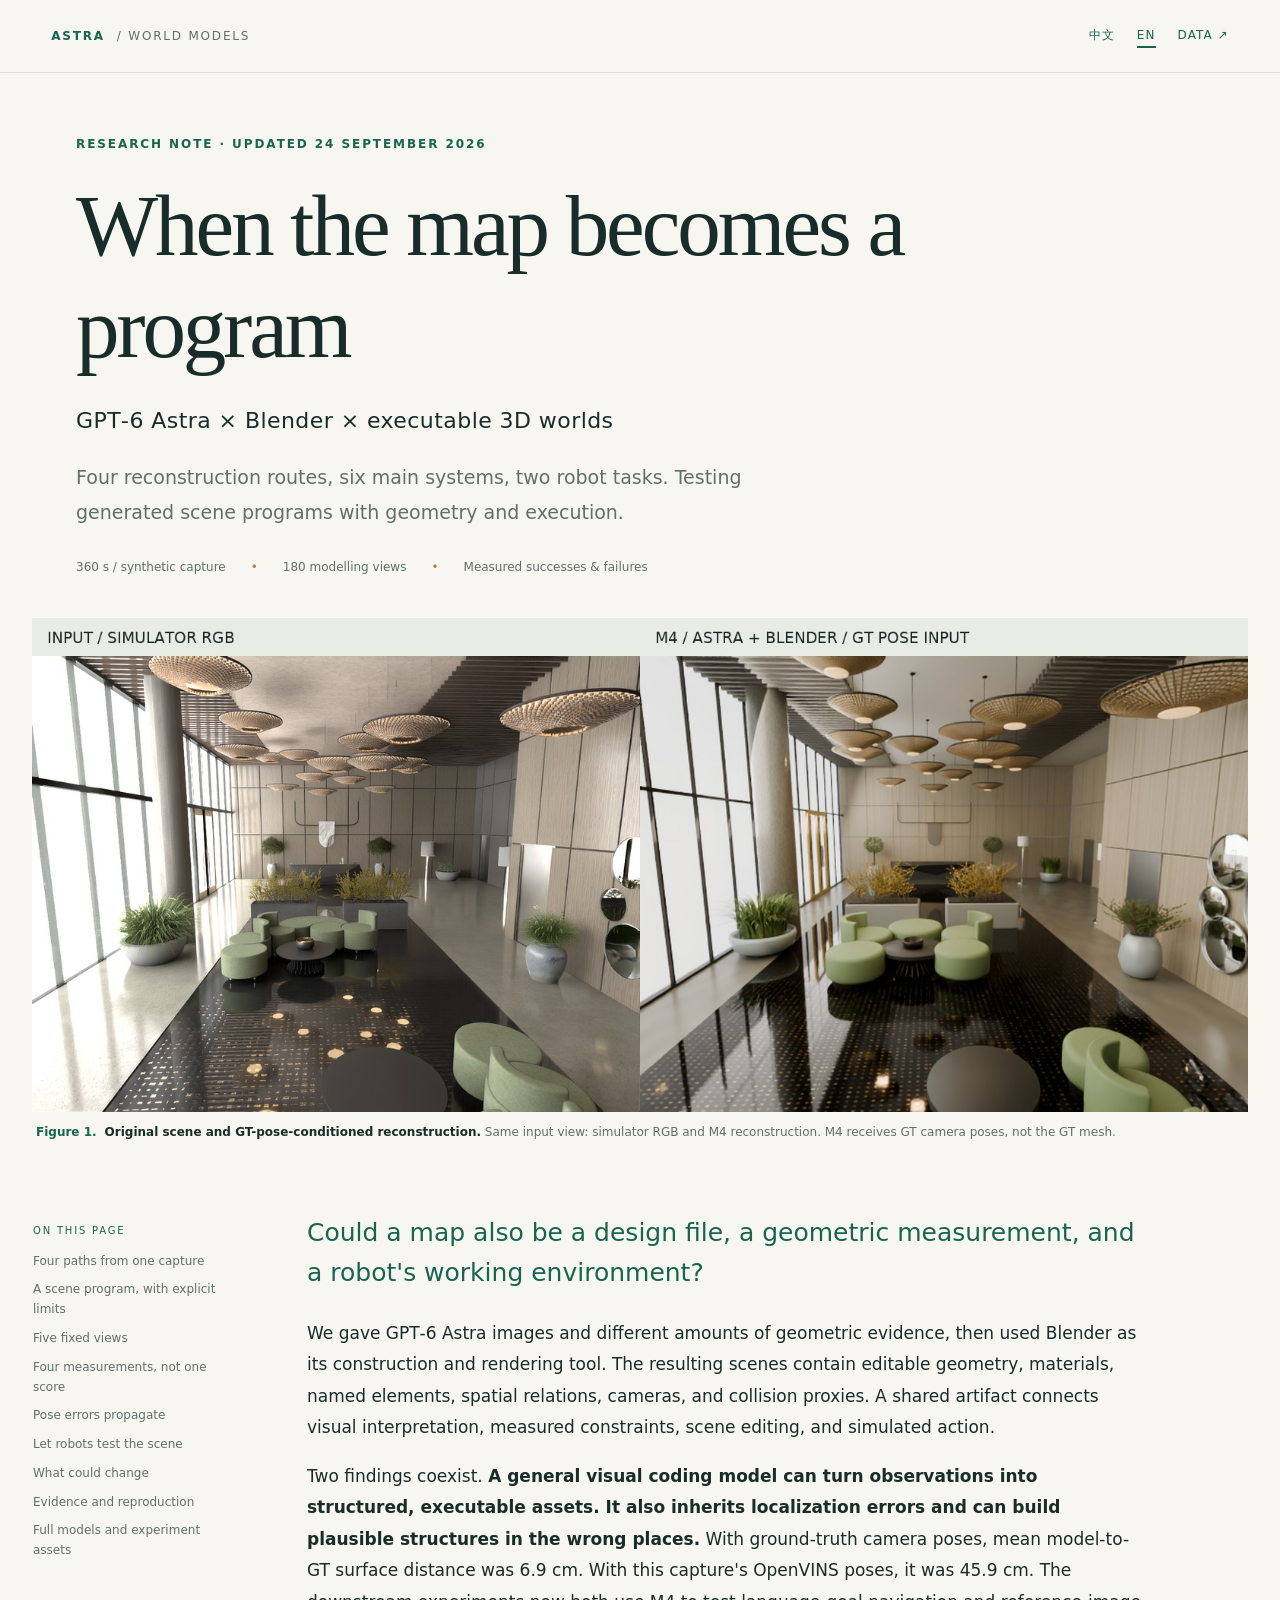
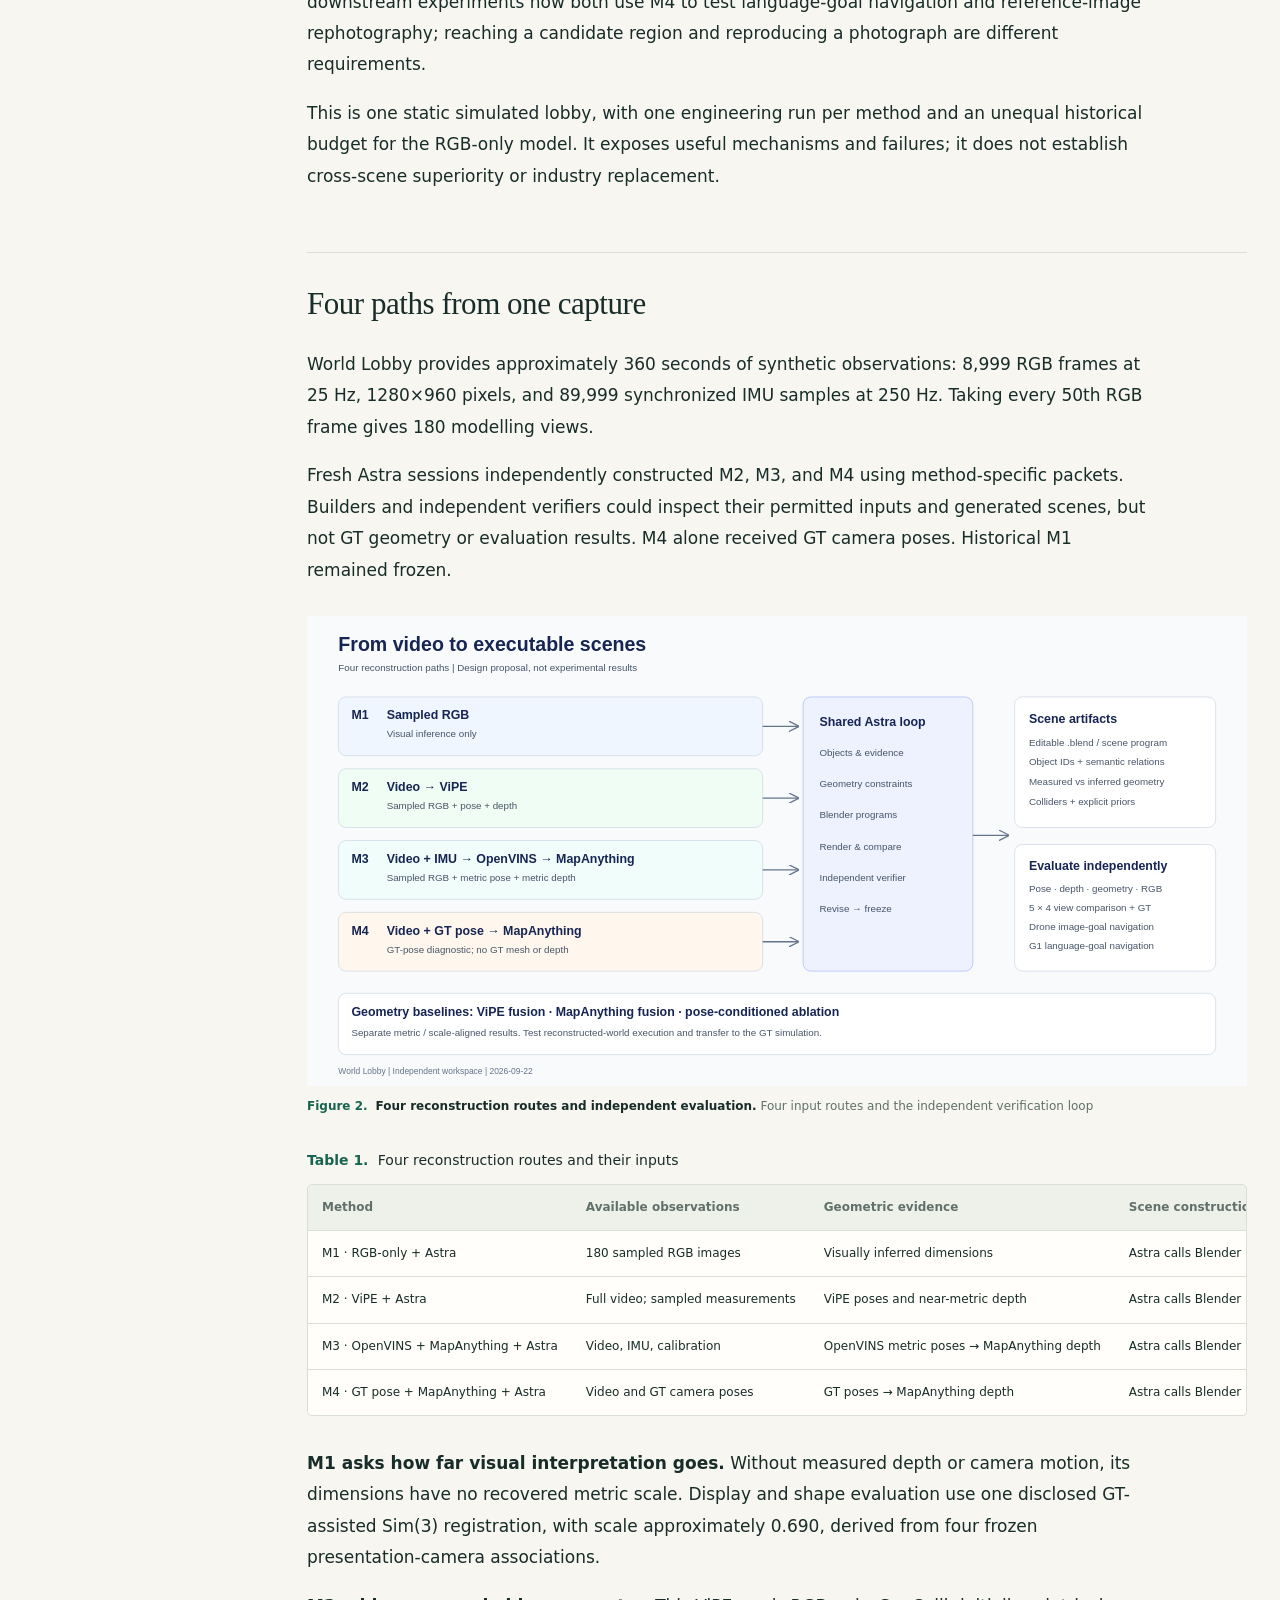
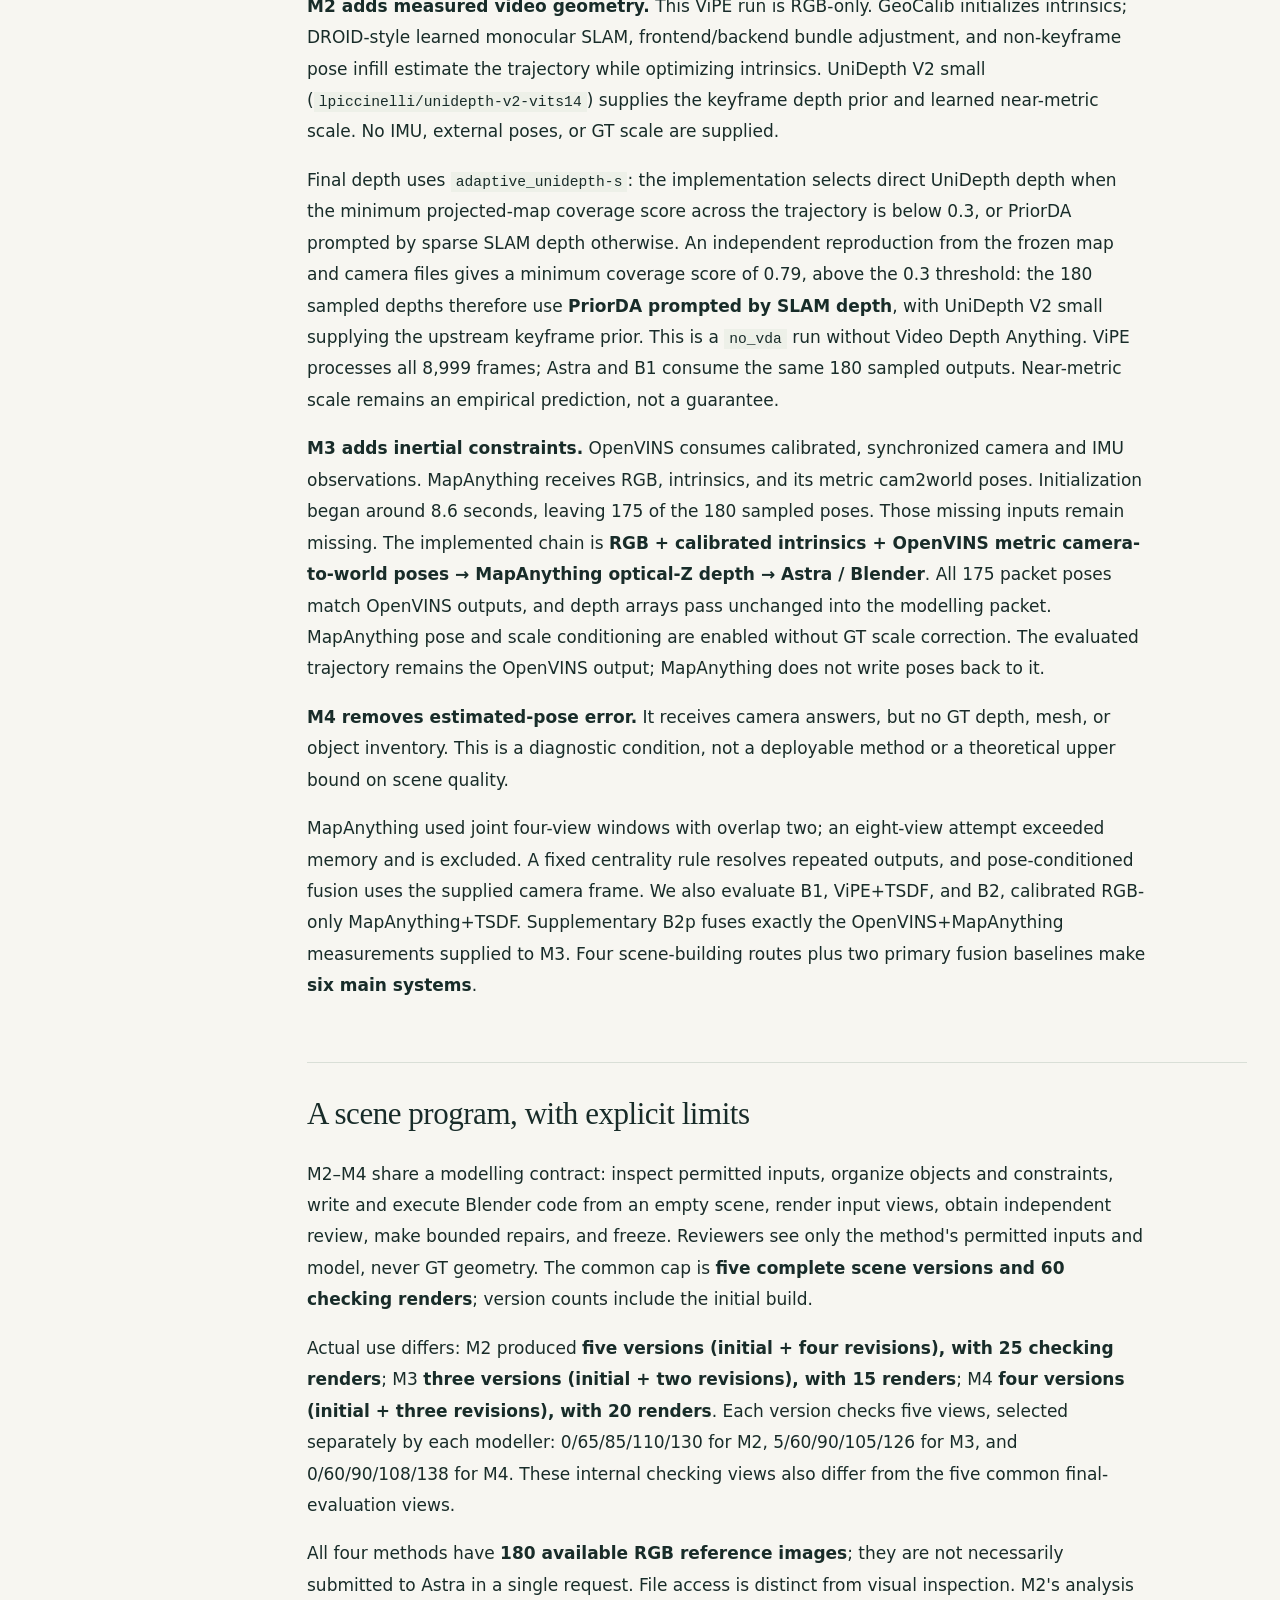
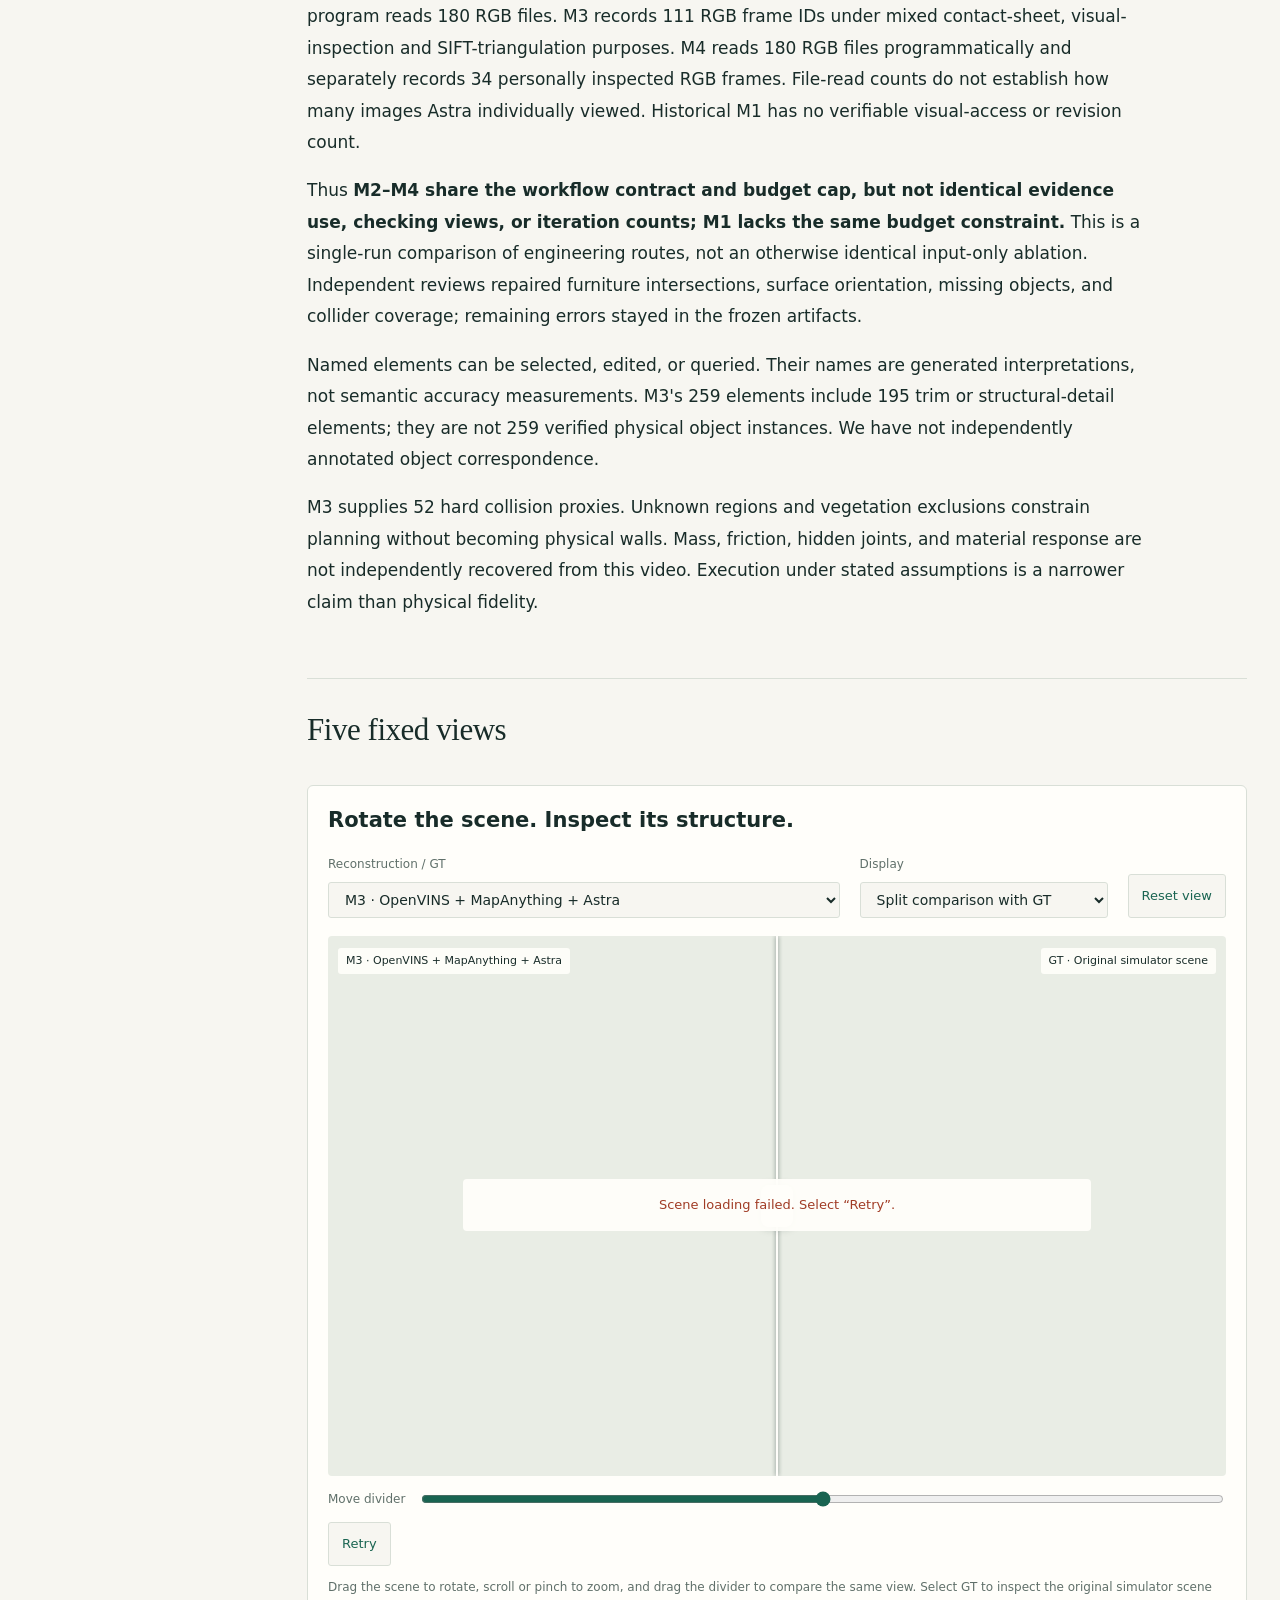
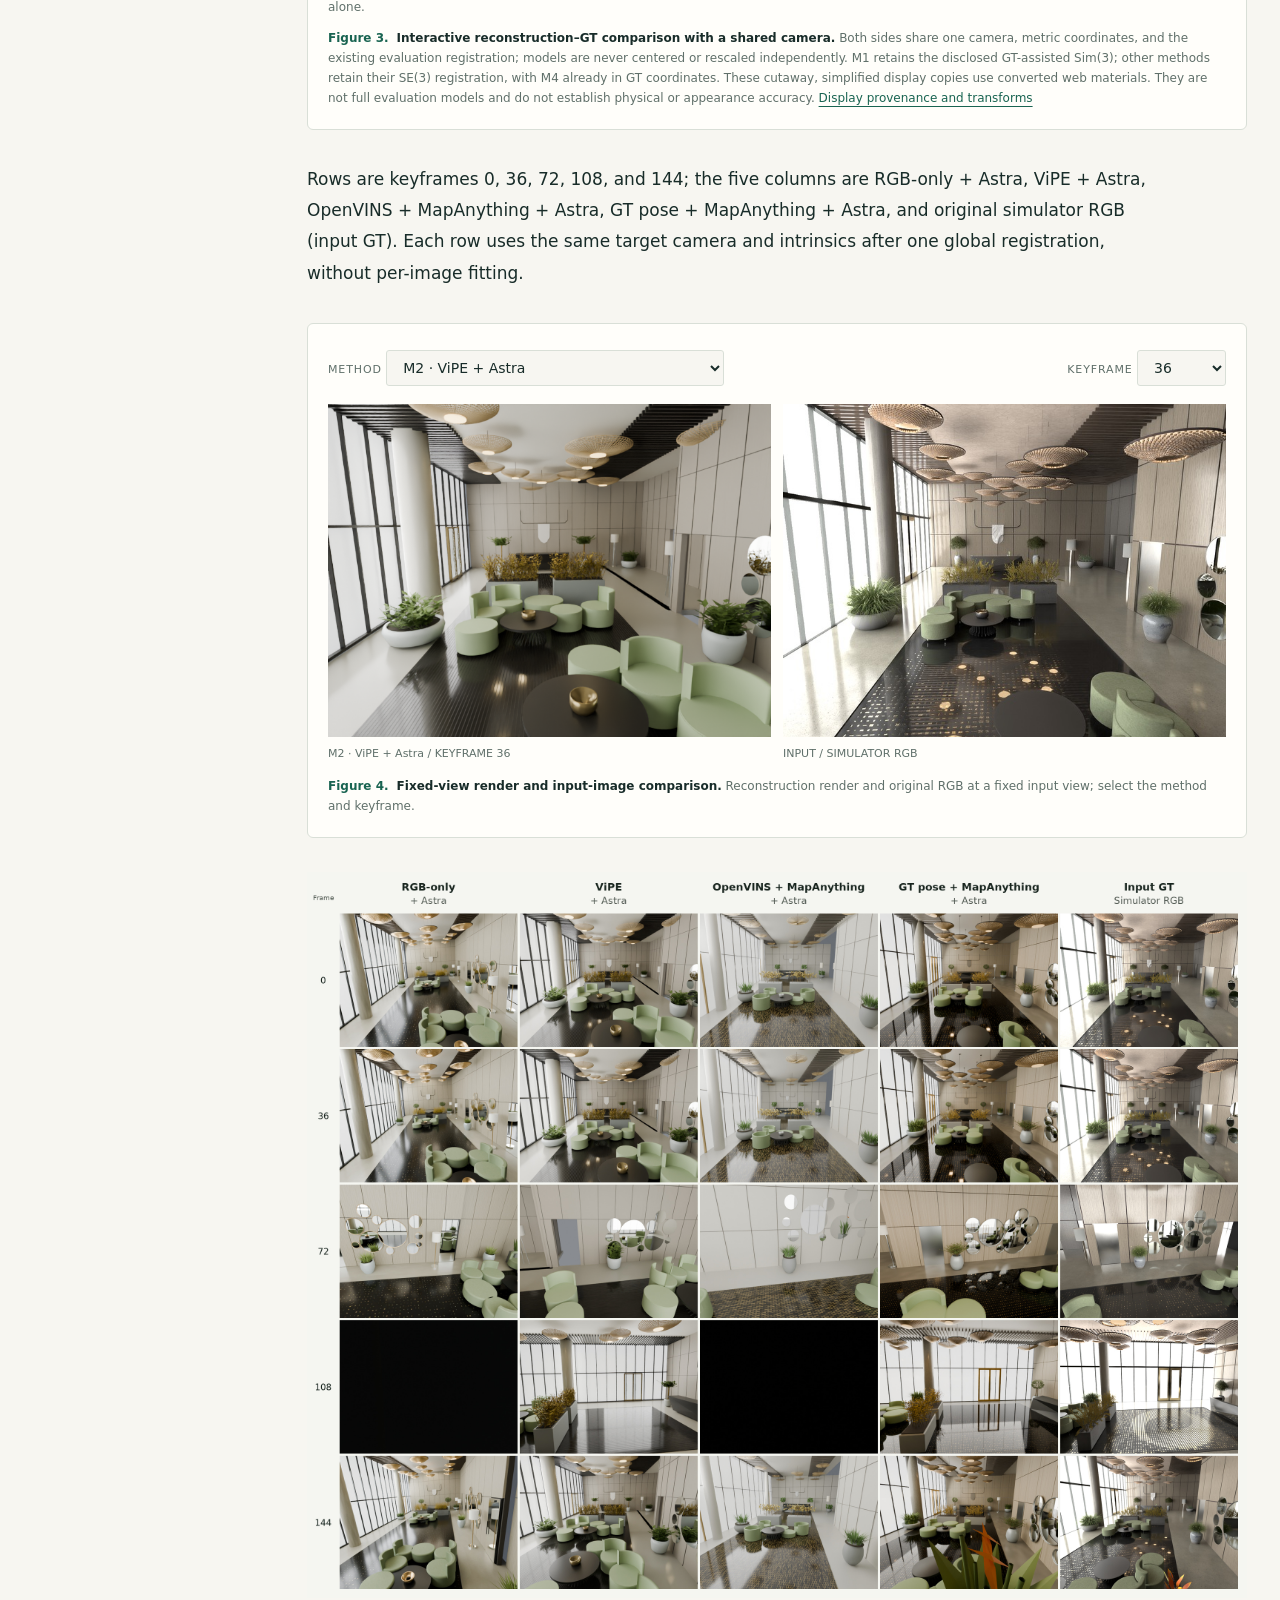
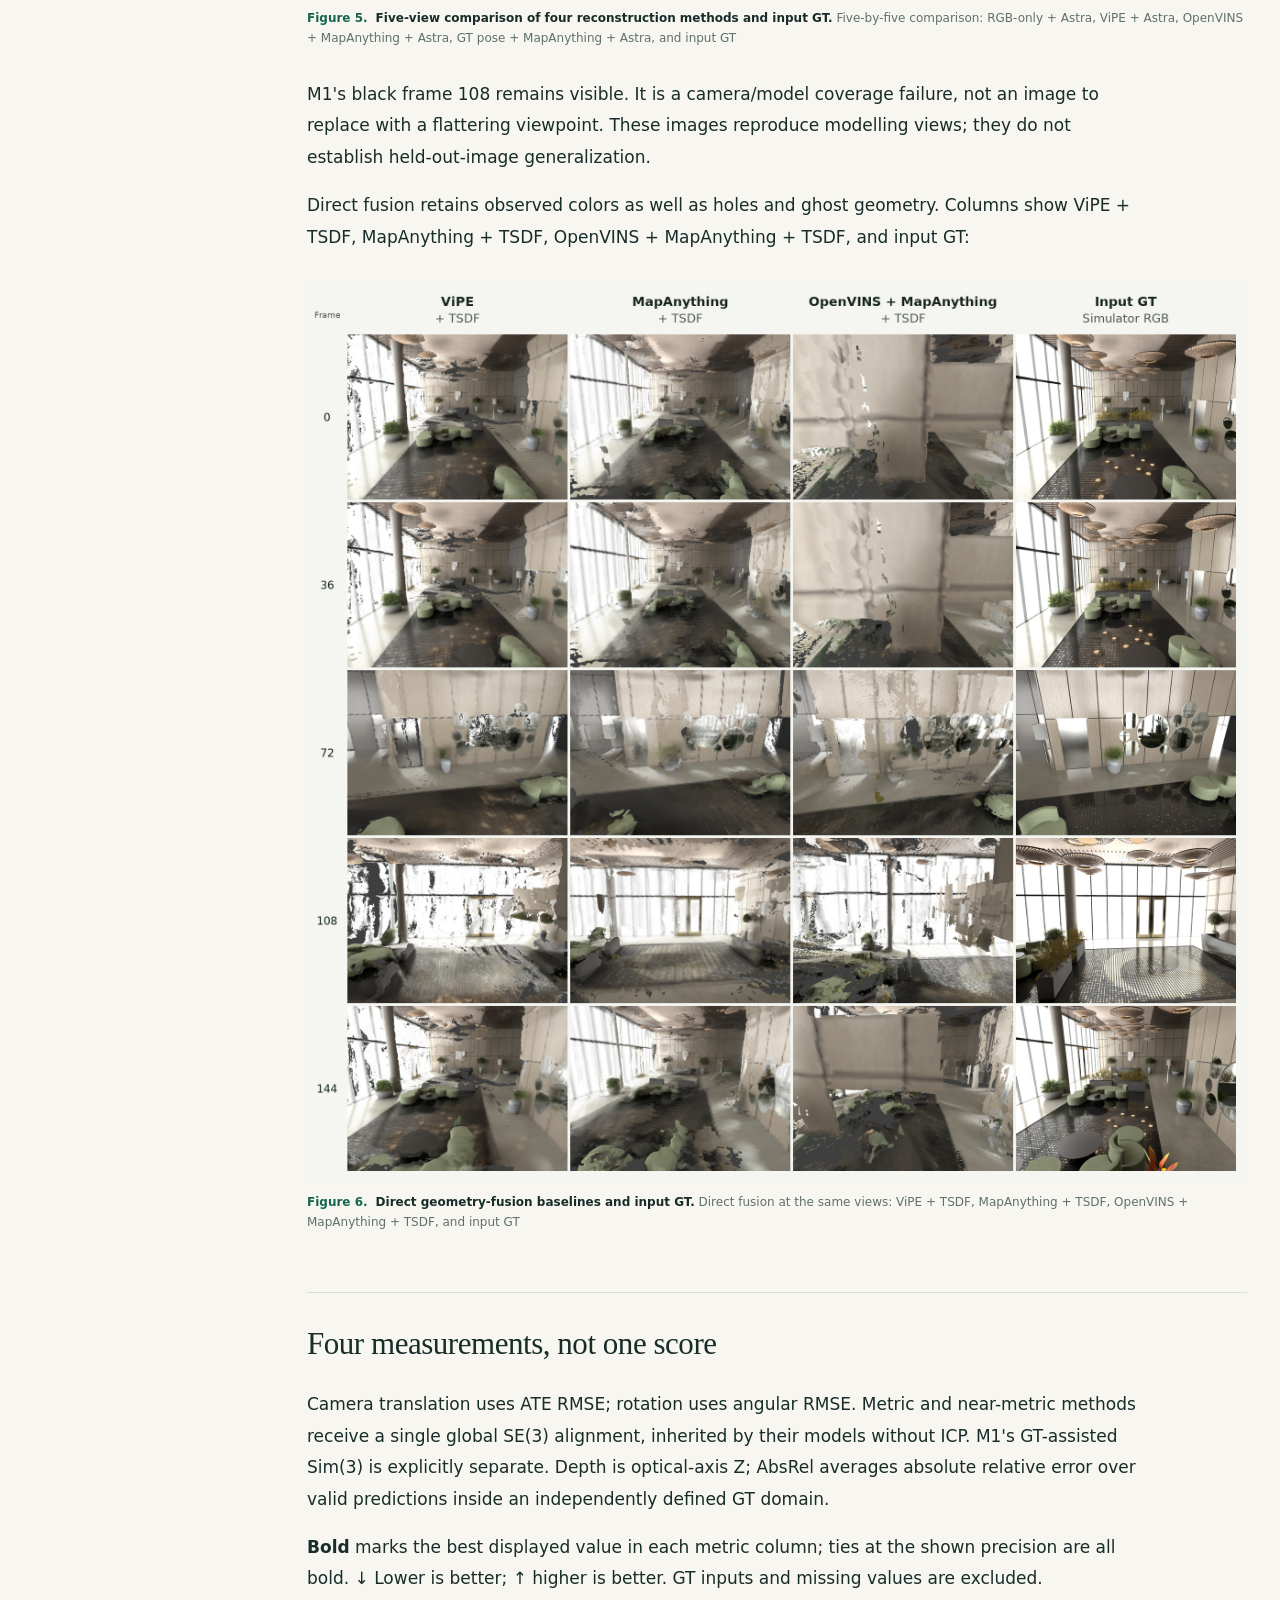
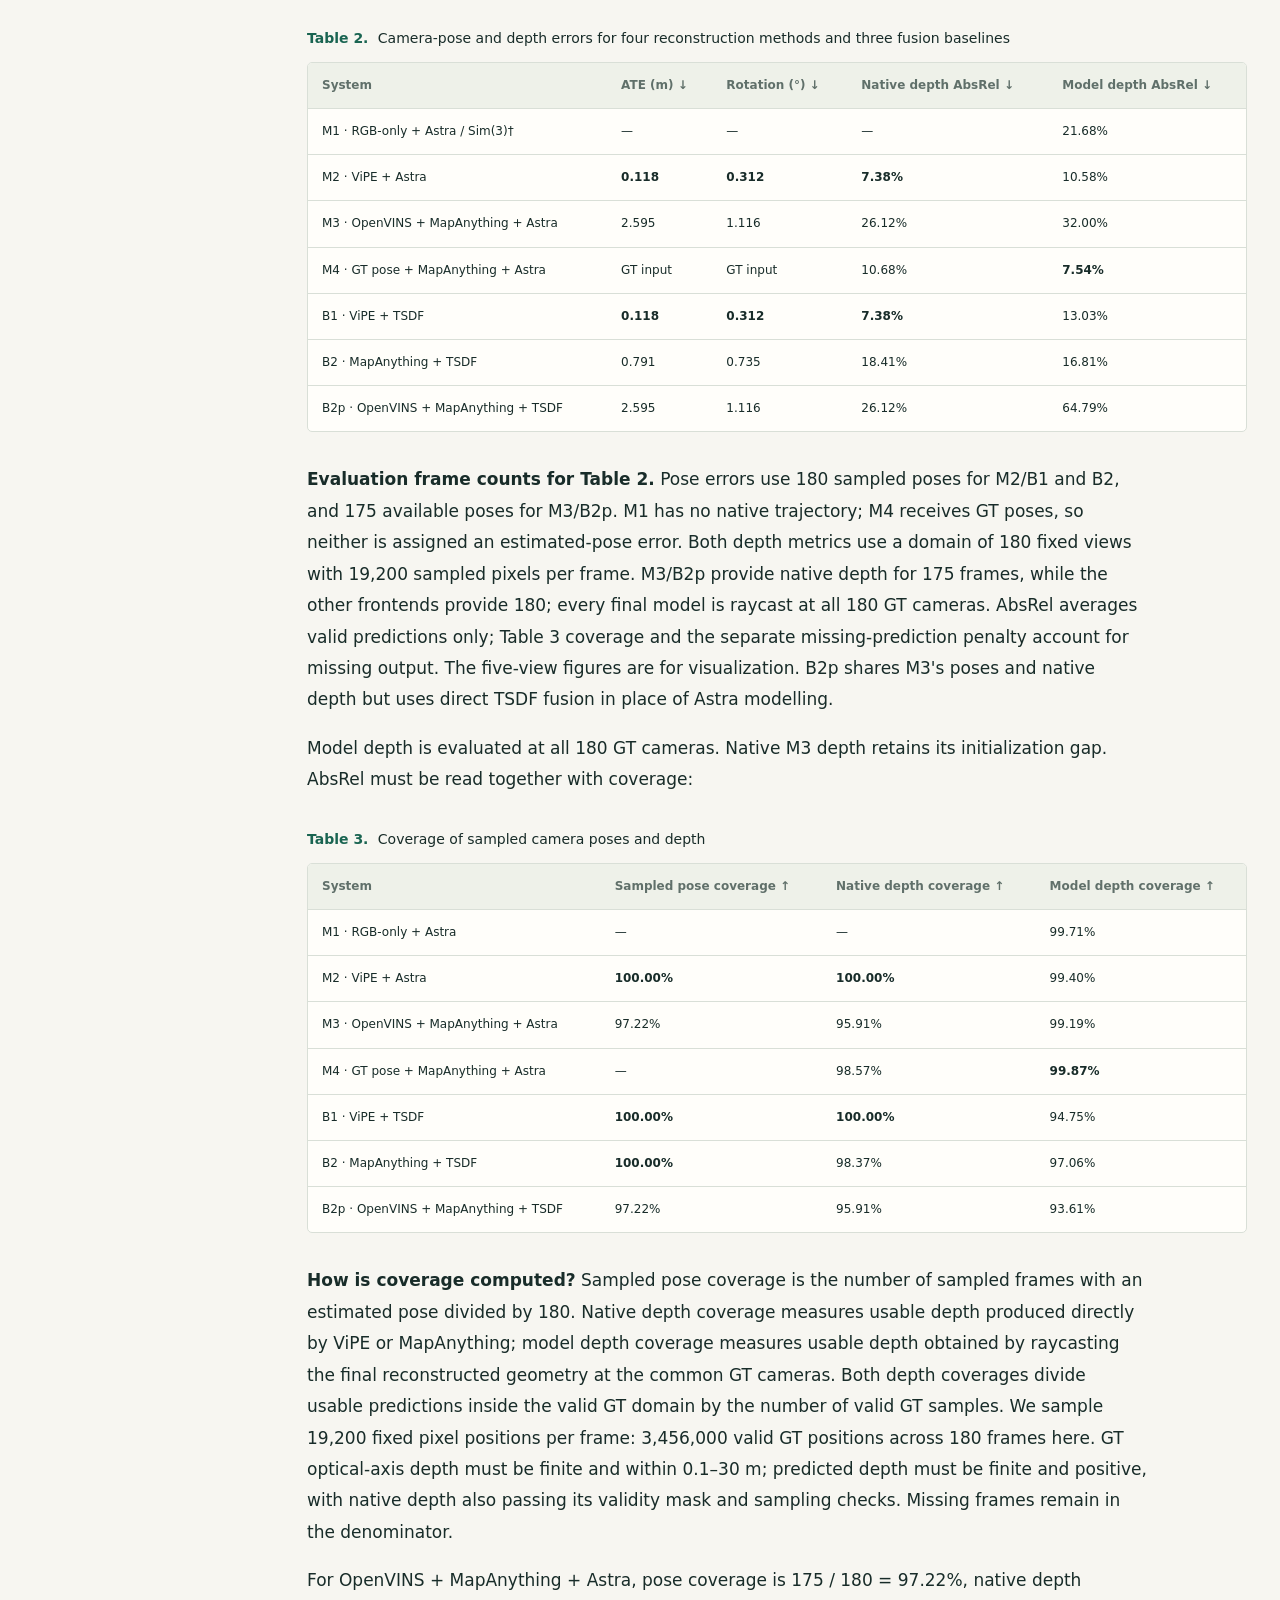
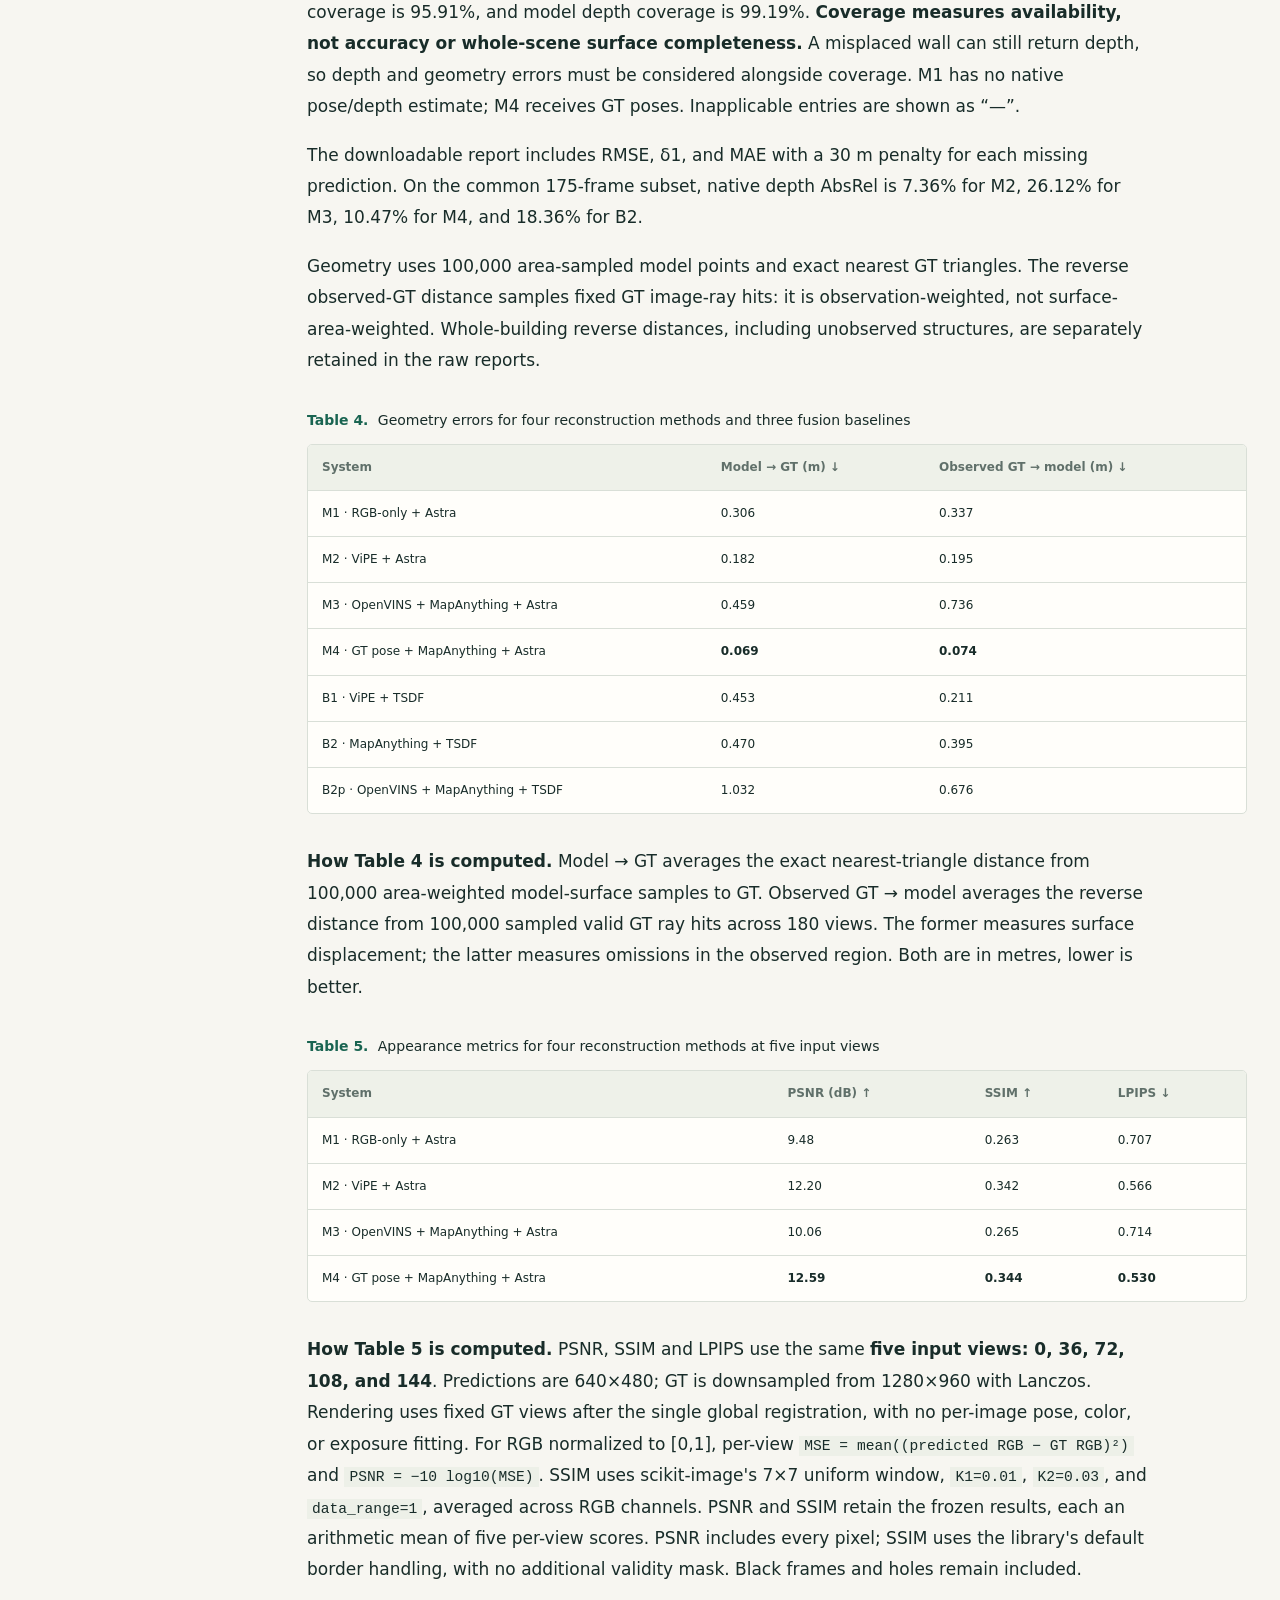
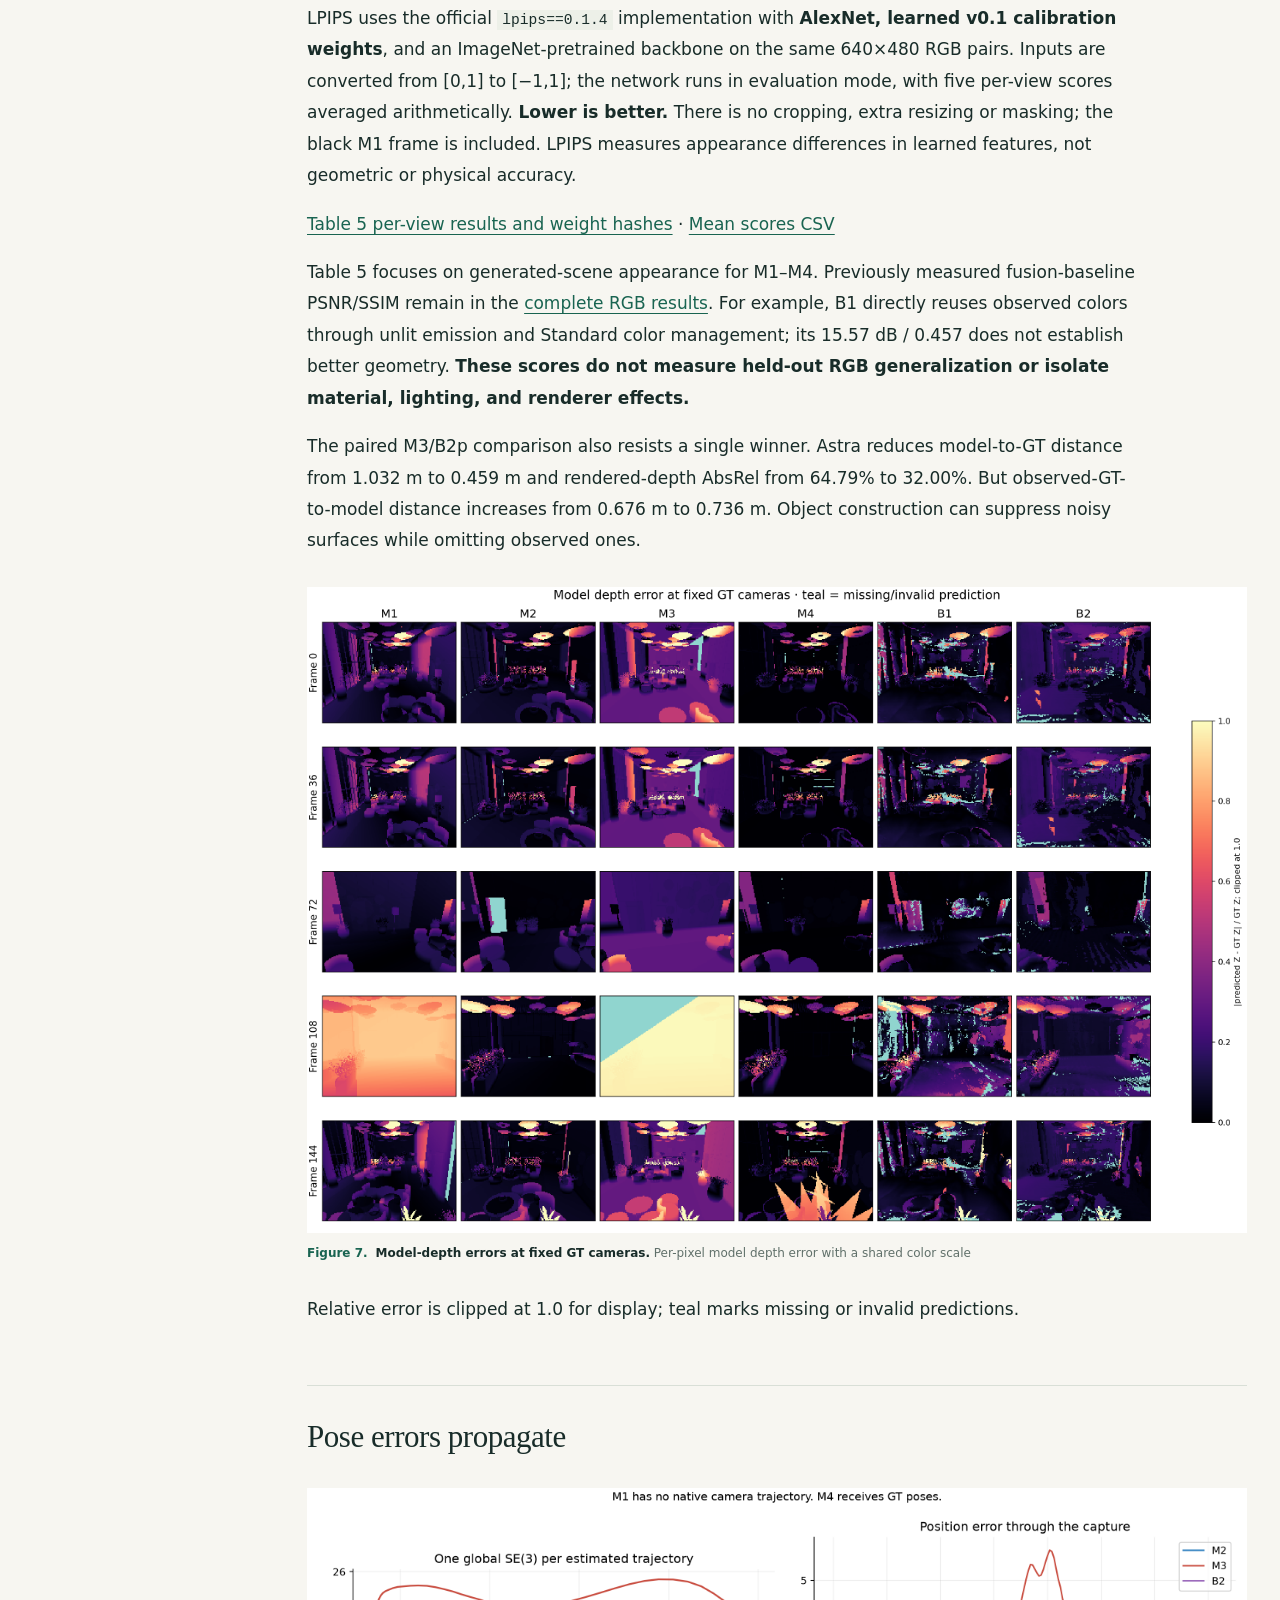
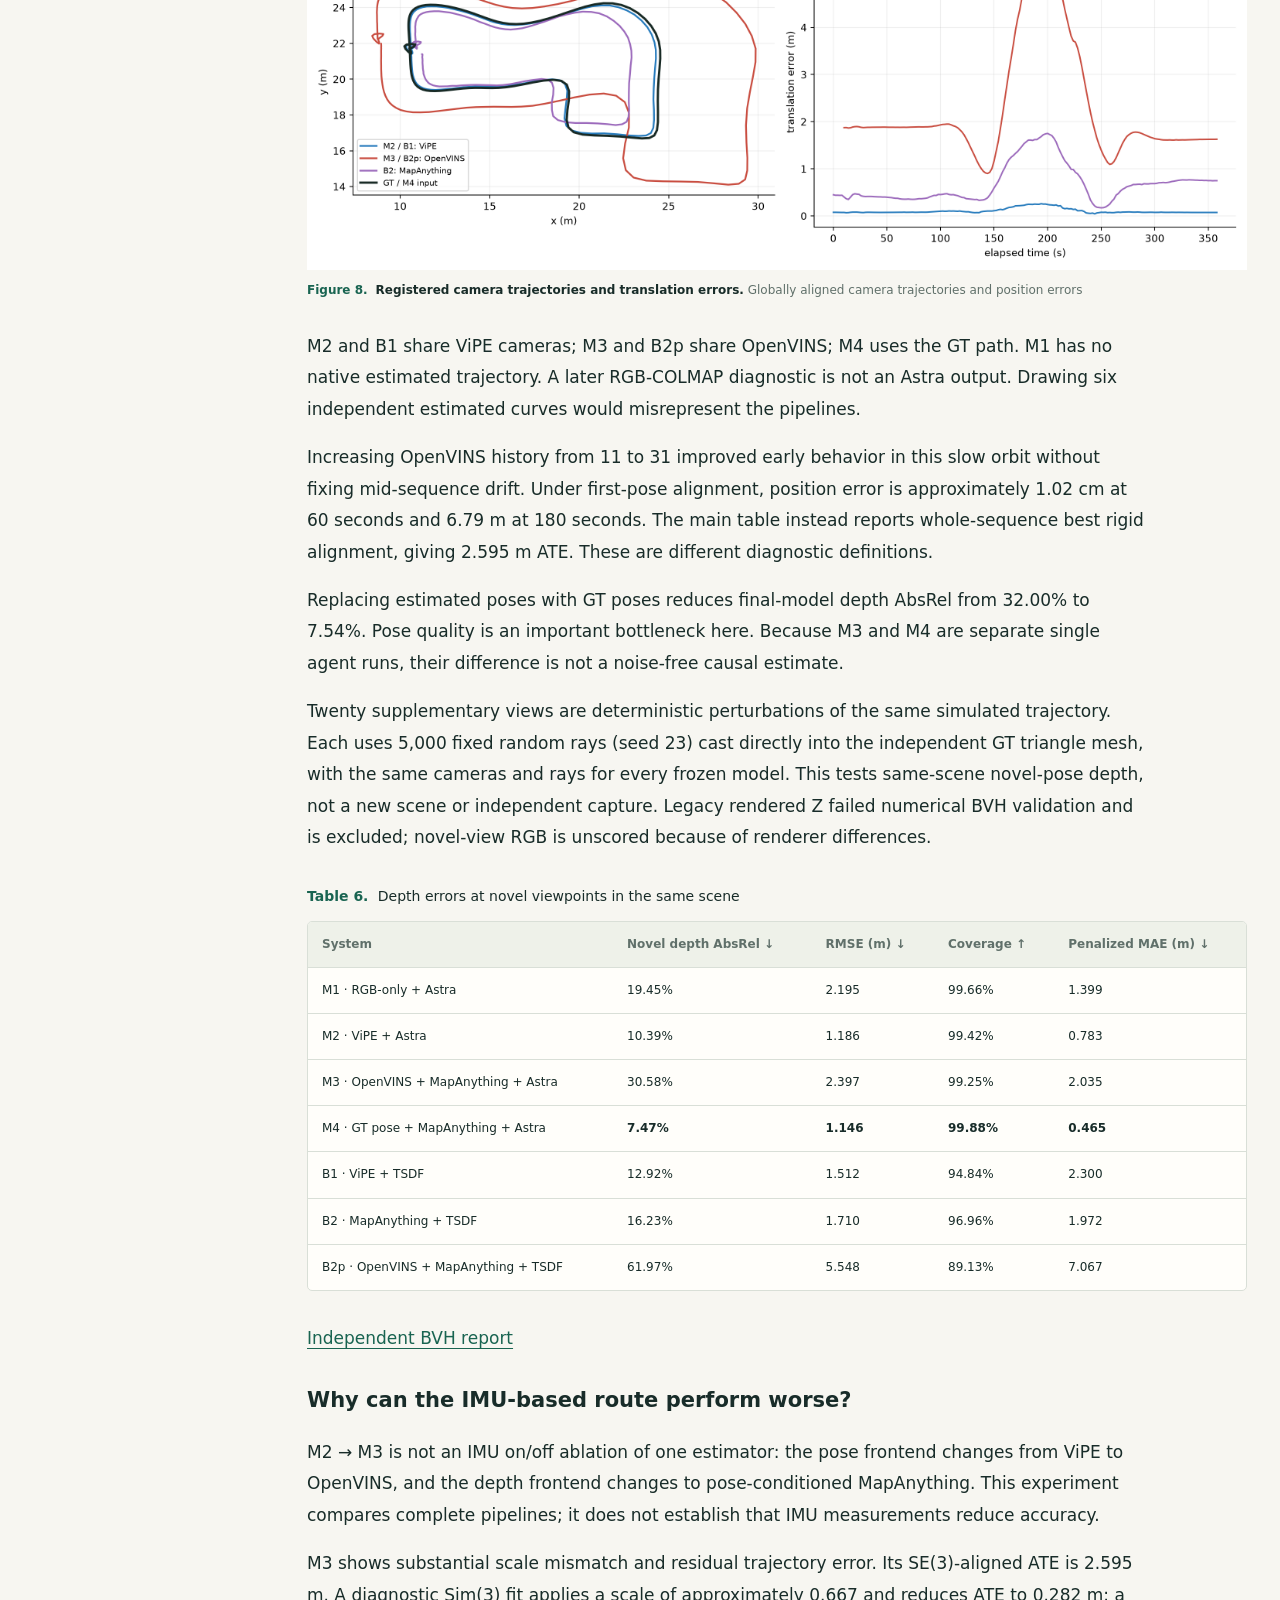
==== commit cd631341: "Separate geometry and appearance tables and measure five-view LPIPS" ====
--- a/en.html
+++ b/en.html
@@ -188,14 +188,12 @@
 <p>For OpenVINS + MapAnything + Astra, pose coverage is 175 / 180 = 97.22%, native depth coverage is 95.91%, and model depth coverage is 99.19%. <strong>Coverage measures availability, not accuracy or whole-scene surface completeness.</strong> A misplaced wall can still return depth, so depth and geometry errors must be considered alongside coverage. M1 has no native pose/depth estimate; M4 receives GT poses. Inapplicable entries are shown as “—”.</p>
 <p>The downloadable report includes RMSE, δ1, and MAE with a 30 m penalty for each missing prediction. On the common 175-frame subset, native depth AbsRel is 7.36% for M2, 26.12% for M3, 10.47% for M4, and 18.36% for B2.</p>
 <p>Geometry uses 100,000 area-sampled model points and exact nearest GT triangles. The reverse observed-GT distance samples fixed GT image-ray hits: it is observation-weighted, not surface-area-weighted. Whole-building reverse distances, including unobserved structures, are separately retained in the raw reports.</p>
-<figure class="table-figure" id="table-4"><figcaption id="table-4-title"><span class="table-number">Table 4.</span> Geometry and input-view appearance errors</figcaption><div class="table-scroll"><table aria-labelledby="table-4-title">
+<figure class="table-figure" id="table-4"><figcaption id="table-4-title"><span class="table-number">Table 4.</span> Geometry errors for four reconstruction methods and three fusion baselines</figcaption><div class="table-scroll"><table aria-labelledby="table-4-title">
 <thead>
 <tr>
 <th>System</th>
 <th>Model → GT (m) ↓</th>
 <th>Observed GT → model (m) ↓</th>
-<th>PSNR (dB) ↑</th>
-<th>SSIM ↑</th>
 </tr>
 </thead>
 <tbody>
@@ -203,49 +201,80 @@
 <td>M1 · RGB-only + Astra</td>
 <td>0.306</td>
 <td>0.337</td>
-<td>9.48</td>
-<td>0.263</td>
 </tr>
 <tr>
 <td>M2 · ViPE + Astra</td>
 <td>0.182</td>
 <td>0.195</td>
-<td>12.20</td>
-<td>0.342</td>
 </tr>
 <tr>
 <td>M3 · OpenVINS + MapAnything + Astra</td>
 <td>0.459</td>
 <td>0.736</td>
-<td>10.06</td>
-<td>0.265</td>
 </tr>
 <tr>
 <td>M4 · GT pose + MapAnything + Astra</td>
 <td><strong>0.069</strong></td>
 <td><strong>0.074</strong></td>
-<td>12.59</td>
-<td>0.344</td>
 </tr>
 <tr>
 <td>B1 · ViPE + TSDF</td>
 <td>0.453</td>
 <td>0.211</td>
-<td><strong>15.57</strong></td>
-<td><strong>0.457</strong></td>
 </tr>
 <tr>
 <td>B2 · MapAnything + TSDF</td>
 <td>0.470</td>
 <td>0.395</td>
-<td>13.72</td>
-<td>0.370</td>
+</tr>
+<tr>
+<td>B2p · OpenVINS + MapAnything + TSDF</td>
+<td>1.032</td>
+<td>0.676</td>
 </tr>
 </tbody>
 </table></div></figure>
 <p><strong>How Table 4 is computed.</strong> Model → GT averages the exact nearest-triangle distance from 100,000 area-weighted model-surface samples to GT. Observed GT → model averages the reverse distance from 100,000 sampled valid GT ray hits across 180 views. The former measures surface displacement; the latter measures omissions in the observed region. Both are in metres, lower is better.</p>
-<p>PSNR/SSIM use <strong>five input views: 0, 36, 72, 108, and 144</strong>. Predictions are 640×480; GT is downsampled from 1280×960 with Lanczos. Rendering uses fixed GT views after the single global registration, with no per-image pose, color, or exposure fitting. For RGB normalized to [0,1], per-view <code>MSE = mean((predicted RGB − GT RGB)²)</code> and <code>PSNR = −10 log10(MSE)</code>. SSIM uses scikit-image's 7×7 uniform window, <code>K1=0.01</code>, <code>K2=0.03</code>, and <code>data_range=1</code>, averaged across RGB channels. Each reported score is the arithmetic mean of five per-view scores. PSNR includes every pixel; SSIM uses the library's default border handling, with no additional validity mask. Black frames and holes remain included.</p>
-<p><strong>Why does B1 lead PSNR/SSIM?</strong> B1 fuses observed RGB into TSDF mesh vertex colors, rendered with an unlit emission material and the Standard color transform. Astra models instead generate materials and use scene lighting. Because these evaluation views belong to the input observations, B1 benefits from directly reusing observed colors. Its 15.57 dB / 0.457 describes better appearance reproduction at these seen views; color reuse and rendering differences have not been separated by ablation. Its Model → GT distance is 0.453 m, versus M4's 0.069 m. <strong>Appearance similarity is not geometric accuracy. This table does not measure held-out RGB generalization or isolate material, lighting, and renderer effects.</strong></p>
+<figure class="table-figure" id="table-5"><figcaption id="table-5-title"><span class="table-number">Table 5.</span> Appearance metrics for four reconstruction methods at five input views</figcaption><div class="table-scroll"><table aria-labelledby="table-5-title">
+<thead>
+<tr>
+<th>System</th>
+<th>PSNR (dB) ↑</th>
+<th>SSIM ↑</th>
+<th>LPIPS ↓</th>
+</tr>
+</thead>
+<tbody>
+<tr>
+<td>M1 · RGB-only + Astra</td>
+<td>9.48</td>
+<td>0.263</td>
+<td>0.707</td>
+</tr>
+<tr>
+<td>M2 · ViPE + Astra</td>
+<td>12.20</td>
+<td>0.342</td>
+<td>0.566</td>
+</tr>
+<tr>
+<td>M3 · OpenVINS + MapAnything + Astra</td>
+<td>10.06</td>
+<td>0.265</td>
+<td>0.714</td>
+</tr>
+<tr>
+<td>M4 · GT pose + MapAnything + Astra</td>
+<td><strong>12.59</strong></td>
+<td><strong>0.344</strong></td>
+<td><strong>0.530</strong></td>
+</tr>
+</tbody>
+</table></div></figure>
+<p><strong>How Table 5 is computed.</strong> PSNR, SSIM and LPIPS use the same <strong>five input views: 0, 36, 72, 108, and 144</strong>. Predictions are 640×480; GT is downsampled from 1280×960 with Lanczos. Rendering uses fixed GT views after the single global registration, with no per-image pose, color, or exposure fitting. For RGB normalized to [0,1], per-view <code>MSE = mean((predicted RGB − GT RGB)²)</code> and <code>PSNR = −10 log10(MSE)</code>. SSIM uses scikit-image's 7×7 uniform window, <code>K1=0.01</code>, <code>K2=0.03</code>, and <code>data_range=1</code>, averaged across RGB channels. PSNR and SSIM retain the frozen results, each an arithmetic mean of five per-view scores. PSNR includes every pixel; SSIM uses the library's default border handling, with no additional validity mask. Black frames and holes remain included.</p>
+<p>LPIPS uses the official <code>lpips==0.1.4</code> implementation with <strong>AlexNet, learned v0.1 calibration weights</strong>, and an ImageNet-pretrained backbone on the same 640×480 RGB pairs. Inputs are converted from [0,1] to [−1,1]; the network runs in evaluation mode, with five per-view scores averaged arithmetically. <strong>Lower is better.</strong> There is no cropping, extra resizing or masking; the black M1 frame is included. LPIPS measures appearance differences in learned features, not geometric or physical accuracy.</p>
+<p><a href="results/evaluation/appearance_five_views_20260925/report.json">Table 5 per-view results and weight hashes</a> · <a href="results/evaluation/appearance_five_views_20260925/means.csv">Mean scores CSV</a></p>
+<p>Table 5 focuses on generated-scene appearance for M1–M4. Previously measured fusion-baseline PSNR/SSIM remain in the <a href="results/rgb_metrics_five_views_mean.json">complete RGB results</a>. For example, B1 directly reuses observed colors through unlit emission and Standard color management; its 15.57 dB / 0.457 does not establish better geometry. <strong>These scores do not measure held-out RGB generalization or isolate material, lighting, and renderer effects.</strong></p>
 <p>The paired M3/B2p comparison also resists a single winner. Astra reduces model-to-GT distance from 1.032 m to 0.459 m and rendered-depth AbsRel from 64.79% to 32.00%. But observed-GT-to-model distance increases from 0.676 m to 0.736 m. Object construction can suppress noisy surfaces while omitting observed ones.</p>
 <figure id="figure-7" data-figure-number="7" aria-labelledby="figure-7-title"><a href="figures/model_depth_error_pixel_heatmap.png"><img loading="lazy" src="figures/model_depth_error_pixel_heatmap.png" alt="Per-pixel model depth error with a shared color scale"></a><figcaption id="figure-7-title"><span class="figure-number">Figure 7.</span> <span class="figure-title">Model-depth errors at fixed GT cameras.</span> Per-pixel model depth error with a shared color scale</figcaption></figure>
 <p>Relative error is clipped at 1.0 for display; teal marks missing or invalid predictions.</p>
@@ -255,7 +284,7 @@
 <p>Increasing OpenVINS history from 11 to 31 improved early behavior in this slow orbit without fixing mid-sequence drift. Under first-pose alignment, position error is approximately 1.02 cm at 60 seconds and 6.79 m at 180 seconds. The main table instead reports whole-sequence best rigid alignment, giving 2.595 m ATE. These are different diagnostic definitions.</p>
 <p>Replacing estimated poses with GT poses reduces final-model depth AbsRel from 32.00% to 7.54%. Pose quality is an important bottleneck here. Because M3 and M4 are separate single agent runs, their difference is not a noise-free causal estimate.</p>
 <p>Twenty supplementary views are deterministic perturbations of the same simulated trajectory. Each uses 5,000 fixed random rays (seed 23) cast directly into the independent GT triangle mesh, with the same cameras and rays for every frozen model. This tests same-scene novel-pose depth, not a new scene or independent capture. Legacy rendered Z failed numerical BVH validation and is excluded; novel-view RGB is unscored because of renderer differences.</p>
-<figure class="table-figure" id="table-5"><figcaption id="table-5-title"><span class="table-number">Table 5.</span> Depth errors at novel viewpoints in the same scene</figcaption><div class="table-scroll"><table aria-labelledby="table-5-title">
+<figure class="table-figure" id="table-6"><figcaption id="table-6-title"><span class="table-number">Table 6.</span> Depth errors at novel viewpoints in the same scene</figcaption><div class="table-scroll"><table aria-labelledby="table-6-title">
 <thead>
 <tr>
 <th>System</th>
@@ -349,7 +378,7 @@
 <p><strong>20/20 executions select the correct instance and complete collision-free navigation; 20/20 pass target visibility, for 20/20 combined successes.</strong> Mean recorded path length is <strong>7.31 m</strong>, with <strong>22.18 s</strong> mean execution time. At the last recorded state, mean approach error is <strong>0.215 m</strong> and target-bearing error <strong>3.60°</strong>. Sampled target coverage ranges from 9.72% to 40.59%. The panel shows each instruction from its first start; the full evaluation includes all four starts.</p>
 <figure id="figure-13" data-figure-number="13" aria-labelledby="figure-13-title"><a href="figures/m4_tasks/g1_comparison.jpg"><img loading="lazy" src="figures/m4_tasks/g1_comparison.jpg" alt="Language instructions, planter targets and G1 execution results in M4"></a><figcaption id="figure-13-title"><span class="figure-number">Figure 13.</span> <span class="figure-title">Planter instructions and endpoint visibility in M4.</span> Language instructions, planter targets and G1 execution results in M4</figcaption></figure>
 <p>This is <strong>language-goal selection and navigation over a generated semantic map</strong>. Attributes come from M4, and the parser supports the stated constrained expressions. There is no online visual object recognition; evaluation outlines come from geometry-derived ray labels. Visibility includes scene occlusion but omits robot self-occlusion. The virtual camera has fixed body-relative translation [0.08, 0, 0.35] m and 20° downward pitch; it is never aimed using the target answer. Coverage is estimated with a 160×120 ray grid for a 640×480 image. The camera uses the last complete recorded state, no more than 50 ms before stopping. The video replays recorded joint states with simplified shading.</p>
-<figure class="table-figure" id="table-6"><figcaption id="table-6-title"><span class="table-number">Table 6.</span> M4 · GT pose + MapAnything + Astra: downstream task outcomes and success criteria</figcaption><div class="table-scroll"><table aria-labelledby="table-6-title">
+<figure class="table-figure" id="table-7"><figcaption id="table-7-title"><span class="table-number">Table 7.</span> M4 · GT pose + MapAnything + Astra: downstream task outcomes and success criteria</figcaption><div class="table-scroll"><table aria-labelledby="table-7-title">
 <thead>
 <tr>
 <th>Task</th>
@@ -397,4 +426,4 @@
 <h2 id="evidence-and-reproduction">Evidence and reproduction</h2>
 <p><a href="results/final_evaluation.json">Machine-readable results</a> · <a href="results/final_evaluation.csv">CSV</a> · <a href="docs/REPRODUCIBILITY.md">Reproduction guide</a> · <a href="references/research_sources.json">Source records</a> · <a href="docs/PROGRESS.md">Progress log</a></p>
 <p>Inputs and frozen artifacts retain hashes. New work lives in an isolated directory; previous code and results remain read-only sources. GT geometry comes from the metric scene wrapper with its 0.01 scale transform, not the unscaled source asset.</p>
-<p><a href="https://developers.openai.com/api/docs/models/gpt-6-astra">GPT-6 Astra</a> · <a href="https://arxiv.org/abs/2508.10934">ViPE</a> · <a href="https://github.com/facebookresearch/map-anything">MapAnything</a> · <a href="https://docs.openvins.com/">OpenVINS</a> · <a href="https://repo-sam.inria.fr/fungraph/3d-gaussian-splatting/">3D Gaussian Splatting</a> · <a href="https://github.com/facebookresearch/vggt">VGGT</a> · <a href="https://github.com/MIT-SPARK/Hydra">Hydra</a> · <a href="https://concept-fusion.github.io/">ConceptFusion</a> · <a href="https://github.com/vlmaps/vlmaps">VLMaps</a> · <a href="https://arxiv.org/abs/2403.13064">SceneScript</a> · <a href="https://arxiv.org/abs/2406.08474">Real2Code</a> · <a href="https://github.com/allenai/Holodeck">Holodeck</a> · <a href="https://frank-zy-dou.github.io/kitchen-twin/">Lab Kitchen Twin</a> · <a href="https://github.com/LiteReality/LiteReality-Agent">LiteReality-Agent</a></p><section class="downloads"><h2 id="assets">Full models and experiment assets</h2><p>Download the complete frozen models, including walls and ceilings. The interactive models above are display cutaways for inspection.</p><figure class="table-figure" id="table-7"><figcaption id="table-7-title"><span class="table-number">Table 7.</span> Complete frozen models and download formats</figcaption><div class="table-scroll"><table aria-labelledby="table-7-title"><thead><tr><th>METHOD</th><th>EDITABLE SCENE</th><th>PORTABLE MODEL</th></tr></thead><tbody><tr><th>M1 · RGB-only + Astra</th><td><a href="https://huggingface.co/datasets/Ooliva/astra-world-model-blog/resolve/241d313a264a3353bcb87f9fde30f7ef8a6f5bce/models/M1/scene.blend?download=true">Blender .blend</a></td><td><a href="https://huggingface.co/datasets/Ooliva/astra-world-model-blog/resolve/241d313a264a3353bcb87f9fde30f7ef8a6f5bce/models/M1/scene.glb?download=true">GLB .glb</a></td></tr><tr><th>M2 · ViPE + Astra</th><td><a href="https://huggingface.co/datasets/Ooliva/astra-world-model-blog/resolve/241d313a264a3353bcb87f9fde30f7ef8a6f5bce/models/M2/scene.blend?download=true">Blender .blend</a></td><td><a href="https://huggingface.co/datasets/Ooliva/astra-world-model-blog/resolve/241d313a264a3353bcb87f9fde30f7ef8a6f5bce/models/M2/scene.glb?download=true">GLB .glb</a></td></tr><tr><th>M3 · OpenVINS + MapAnything + Astra</th><td><a href="https://huggingface.co/datasets/Ooliva/astra-world-model-blog/resolve/241d313a264a3353bcb87f9fde30f7ef8a6f5bce/models/M3/scene.blend?download=true">Blender .blend</a></td><td><a href="https://huggingface.co/datasets/Ooliva/astra-world-model-blog/resolve/241d313a264a3353bcb87f9fde30f7ef8a6f5bce/models/M3/scene.glb?download=true">GLB .glb</a></td></tr><tr><th>M4 · GT pose + MapAnything + Astra</th><td><a href="https://huggingface.co/datasets/Ooliva/astra-world-model-blog/resolve/241d313a264a3353bcb87f9fde30f7ef8a6f5bce/models/M4/scene.blend?download=true">Blender .blend</a></td><td><a href="https://huggingface.co/datasets/Ooliva/astra-world-model-blog/resolve/241d313a264a3353bcb87f9fde30f7ef8a6f5bce/models/M4/scene.glb?download=true">GLB .glb</a></td></tr></tbody></table></div></figure><p><a href="https://huggingface.co/datasets/Ooliva/astra-world-model-blog/tree/241d313a264a3353bcb87f9fde30f7ef8a6f5bce">Hugging Face · models, baselines, evaluations &amp; tasks</a><br><a href="https://huggingface.co/datasets/Ooliva/astra-world-model-blog/resolve/241d313a264a3353bcb87f9fde30f7ef8a6f5bce/SHA256SUMS">SHA256SUMS</a> · <a href="https://huggingface.co/datasets/Ooliva/astra-world-model-blog/resolve/241d313a264a3353bcb87f9fde30f7ef8a6f5bce/payload_manifest.json">Asset manifest</a></p><p class="caption">Frozen asset revision: <code>241d313a264a3353bcb87f9fde30f7ef8a6f5bce</code></p></section></article></main></div><footer><p>WORLD LOBBY · ASTRA / BLENDER</p><p>A reproducible engineering experiment, with failures and limits retained.</p><a href="article.en.md">Markdown</a> · <a href="docs/REPRODUCIBILITY.md">Reproduction</a> · <a href="results/final_evaluation.csv">CSV</a> · <a href="downloads/reproduction_sources.zip">Code &amp; episode records</a></footer><script src="site.js"></script></body></html>+<p><a href="https://developers.openai.com/api/docs/models/gpt-6-astra">GPT-6 Astra</a> · <a href="https://arxiv.org/abs/2508.10934">ViPE</a> · <a href="https://github.com/facebookresearch/map-anything">MapAnything</a> · <a href="https://docs.openvins.com/">OpenVINS</a> · <a href="https://repo-sam.inria.fr/fungraph/3d-gaussian-splatting/">3D Gaussian Splatting</a> · <a href="https://github.com/facebookresearch/vggt">VGGT</a> · <a href="https://github.com/MIT-SPARK/Hydra">Hydra</a> · <a href="https://concept-fusion.github.io/">ConceptFusion</a> · <a href="https://github.com/vlmaps/vlmaps">VLMaps</a> · <a href="https://arxiv.org/abs/2403.13064">SceneScript</a> · <a href="https://arxiv.org/abs/2406.08474">Real2Code</a> · <a href="https://github.com/allenai/Holodeck">Holodeck</a> · <a href="https://frank-zy-dou.github.io/kitchen-twin/">Lab Kitchen Twin</a> · <a href="https://github.com/LiteReality/LiteReality-Agent">LiteReality-Agent</a></p><section class="downloads"><h2 id="assets">Full models and experiment assets</h2><p>Download the complete frozen models, including walls and ceilings. The interactive models above are display cutaways for inspection.</p><figure class="table-figure" id="table-8"><figcaption id="table-8-title"><span class="table-number">Table 8.</span> Complete frozen models and download formats</figcaption><div class="table-scroll"><table aria-labelledby="table-8-title"><thead><tr><th>METHOD</th><th>EDITABLE SCENE</th><th>PORTABLE MODEL</th></tr></thead><tbody><tr><th>M1 · RGB-only + Astra</th><td><a href="https://huggingface.co/datasets/Ooliva/astra-world-model-blog/resolve/241d313a264a3353bcb87f9fde30f7ef8a6f5bce/models/M1/scene.blend?download=true">Blender .blend</a></td><td><a href="https://huggingface.co/datasets/Ooliva/astra-world-model-blog/resolve/241d313a264a3353bcb87f9fde30f7ef8a6f5bce/models/M1/scene.glb?download=true">GLB .glb</a></td></tr><tr><th>M2 · ViPE + Astra</th><td><a href="https://huggingface.co/datasets/Ooliva/astra-world-model-blog/resolve/241d313a264a3353bcb87f9fde30f7ef8a6f5bce/models/M2/scene.blend?download=true">Blender .blend</a></td><td><a href="https://huggingface.co/datasets/Ooliva/astra-world-model-blog/resolve/241d313a264a3353bcb87f9fde30f7ef8a6f5bce/models/M2/scene.glb?download=true">GLB .glb</a></td></tr><tr><th>M3 · OpenVINS + MapAnything + Astra</th><td><a href="https://huggingface.co/datasets/Ooliva/astra-world-model-blog/resolve/241d313a264a3353bcb87f9fde30f7ef8a6f5bce/models/M3/scene.blend?download=true">Blender .blend</a></td><td><a href="https://huggingface.co/datasets/Ooliva/astra-world-model-blog/resolve/241d313a264a3353bcb87f9fde30f7ef8a6f5bce/models/M3/scene.glb?download=true">GLB .glb</a></td></tr><tr><th>M4 · GT pose + MapAnything + Astra</th><td><a href="https://huggingface.co/datasets/Ooliva/astra-world-model-blog/resolve/241d313a264a3353bcb87f9fde30f7ef8a6f5bce/models/M4/scene.blend?download=true">Blender .blend</a></td><td><a href="https://huggingface.co/datasets/Ooliva/astra-world-model-blog/resolve/241d313a264a3353bcb87f9fde30f7ef8a6f5bce/models/M4/scene.glb?download=true">GLB .glb</a></td></tr></tbody></table></div></figure><p><a href="https://huggingface.co/datasets/Ooliva/astra-world-model-blog/tree/241d313a264a3353bcb87f9fde30f7ef8a6f5bce">Hugging Face · models, baselines, evaluations &amp; tasks</a><br><a href="https://huggingface.co/datasets/Ooliva/astra-world-model-blog/resolve/241d313a264a3353bcb87f9fde30f7ef8a6f5bce/SHA256SUMS">SHA256SUMS</a> · <a href="https://huggingface.co/datasets/Ooliva/astra-world-model-blog/resolve/241d313a264a3353bcb87f9fde30f7ef8a6f5bce/payload_manifest.json">Asset manifest</a></p><p class="caption">Frozen asset revision: <code>241d313a264a3353bcb87f9fde30f7ef8a6f5bce</code></p></section></article></main></div><footer><p>WORLD LOBBY · ASTRA / BLENDER</p><p>A reproducible engineering experiment, with failures and limits retained.</p><a href="article.en.md">Markdown</a> · <a href="docs/REPRODUCIBILITY.md">Reproduction</a> · <a href="results/final_evaluation.csv">CSV</a> · <a href="downloads/reproduction_sources.zip">Code &amp; episode records</a></footer><script src="site.js"></script></body></html>
